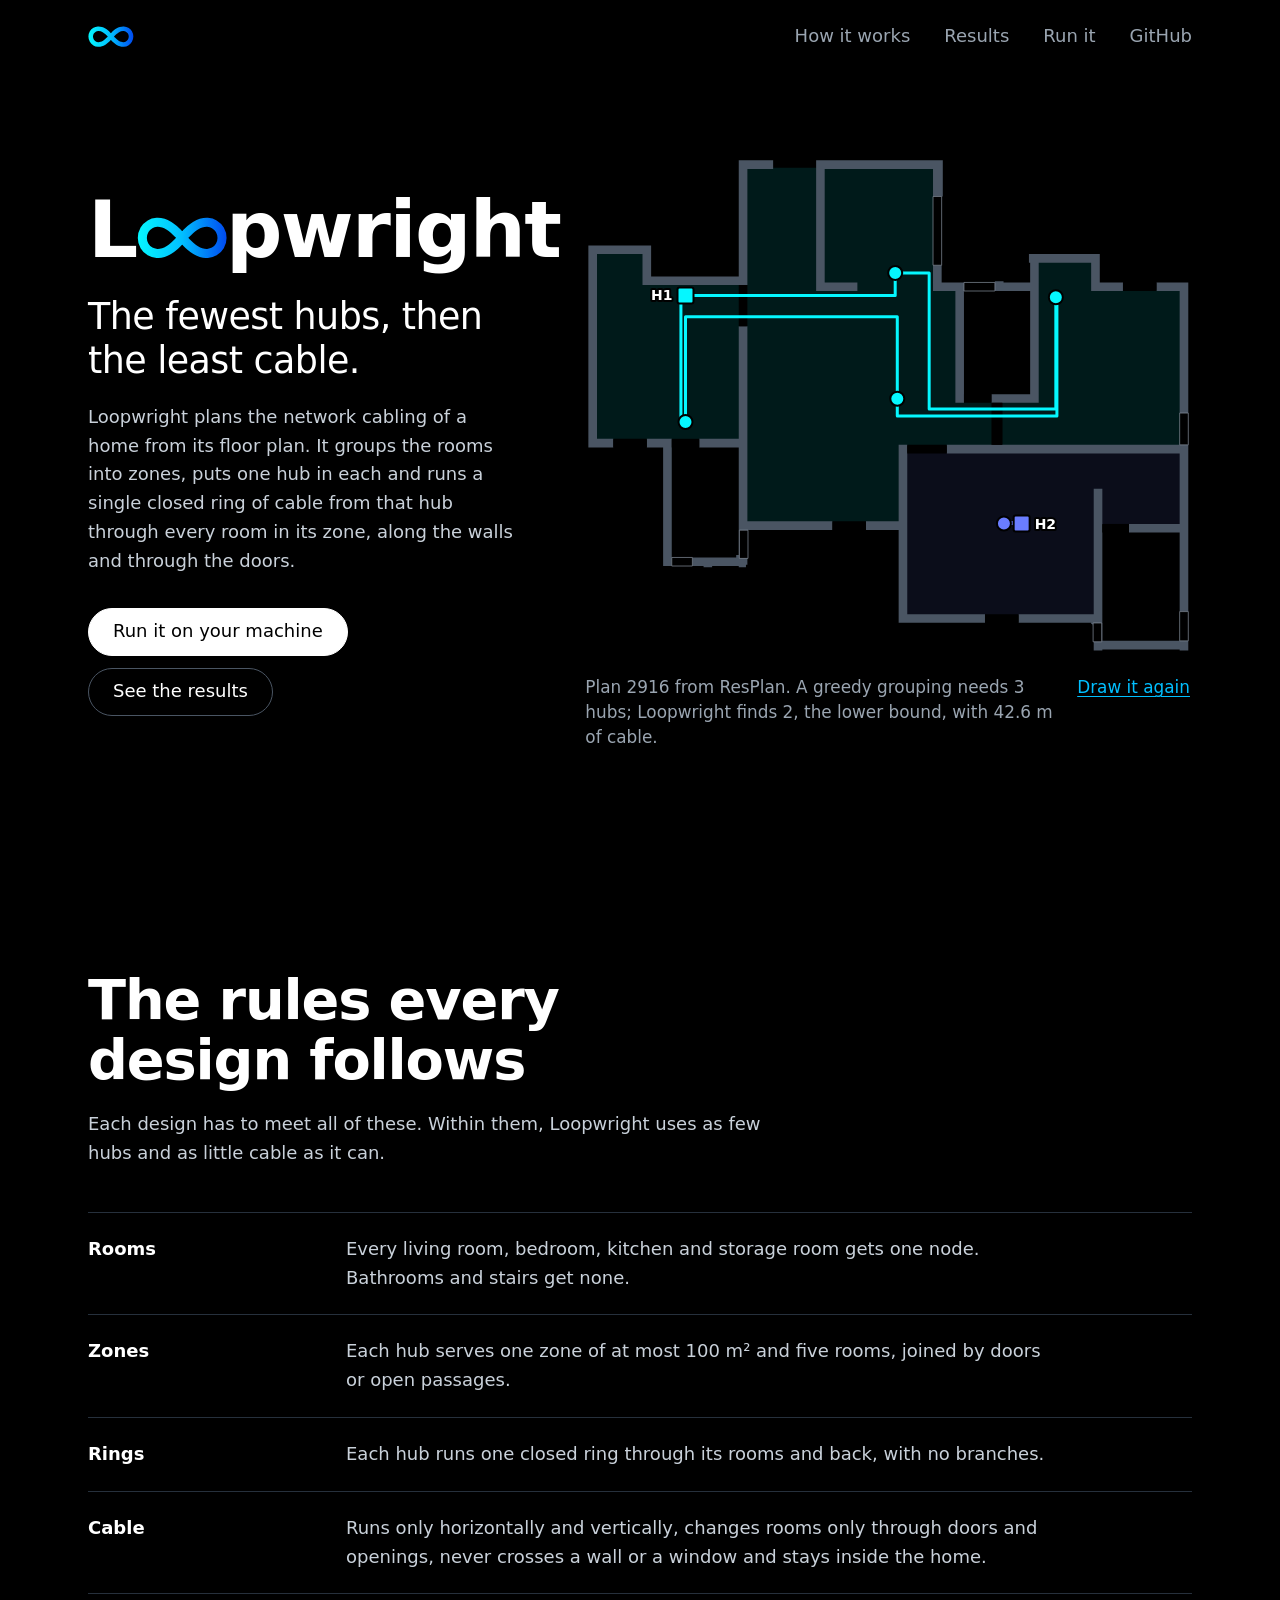
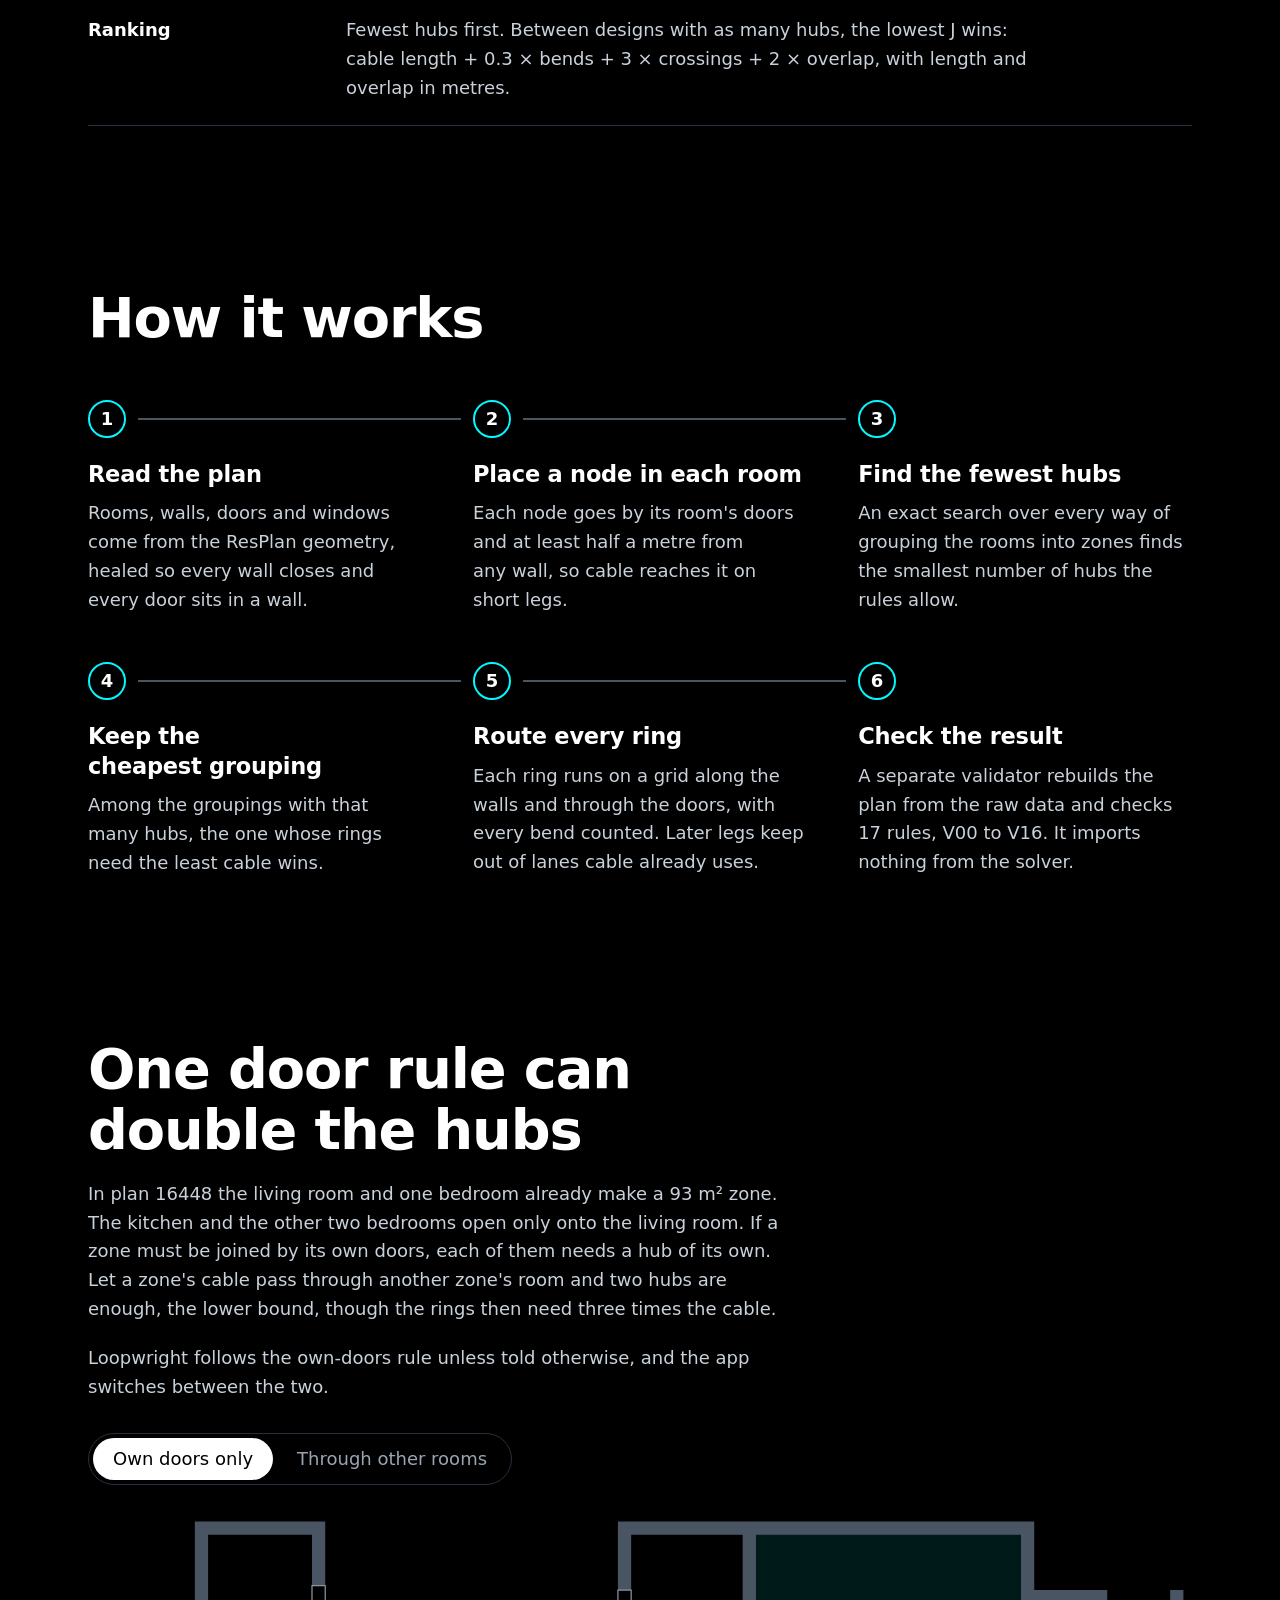
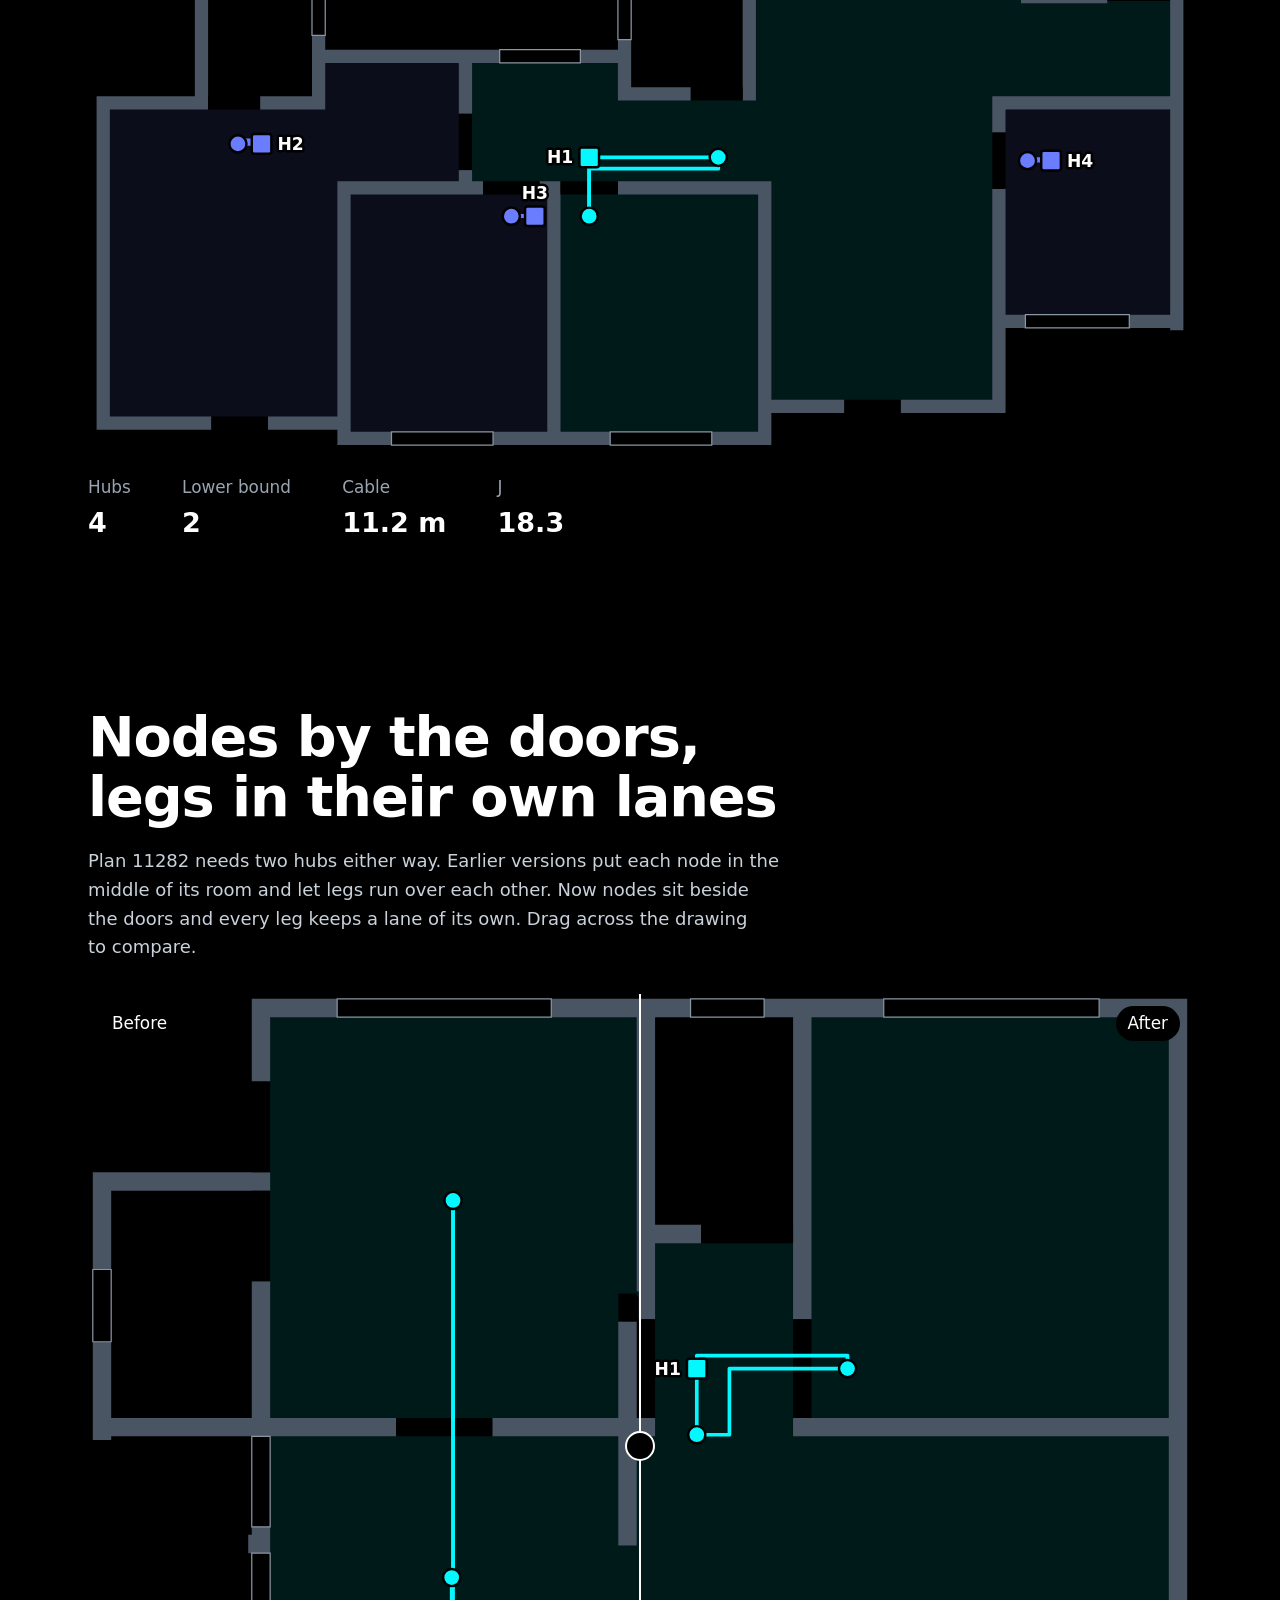
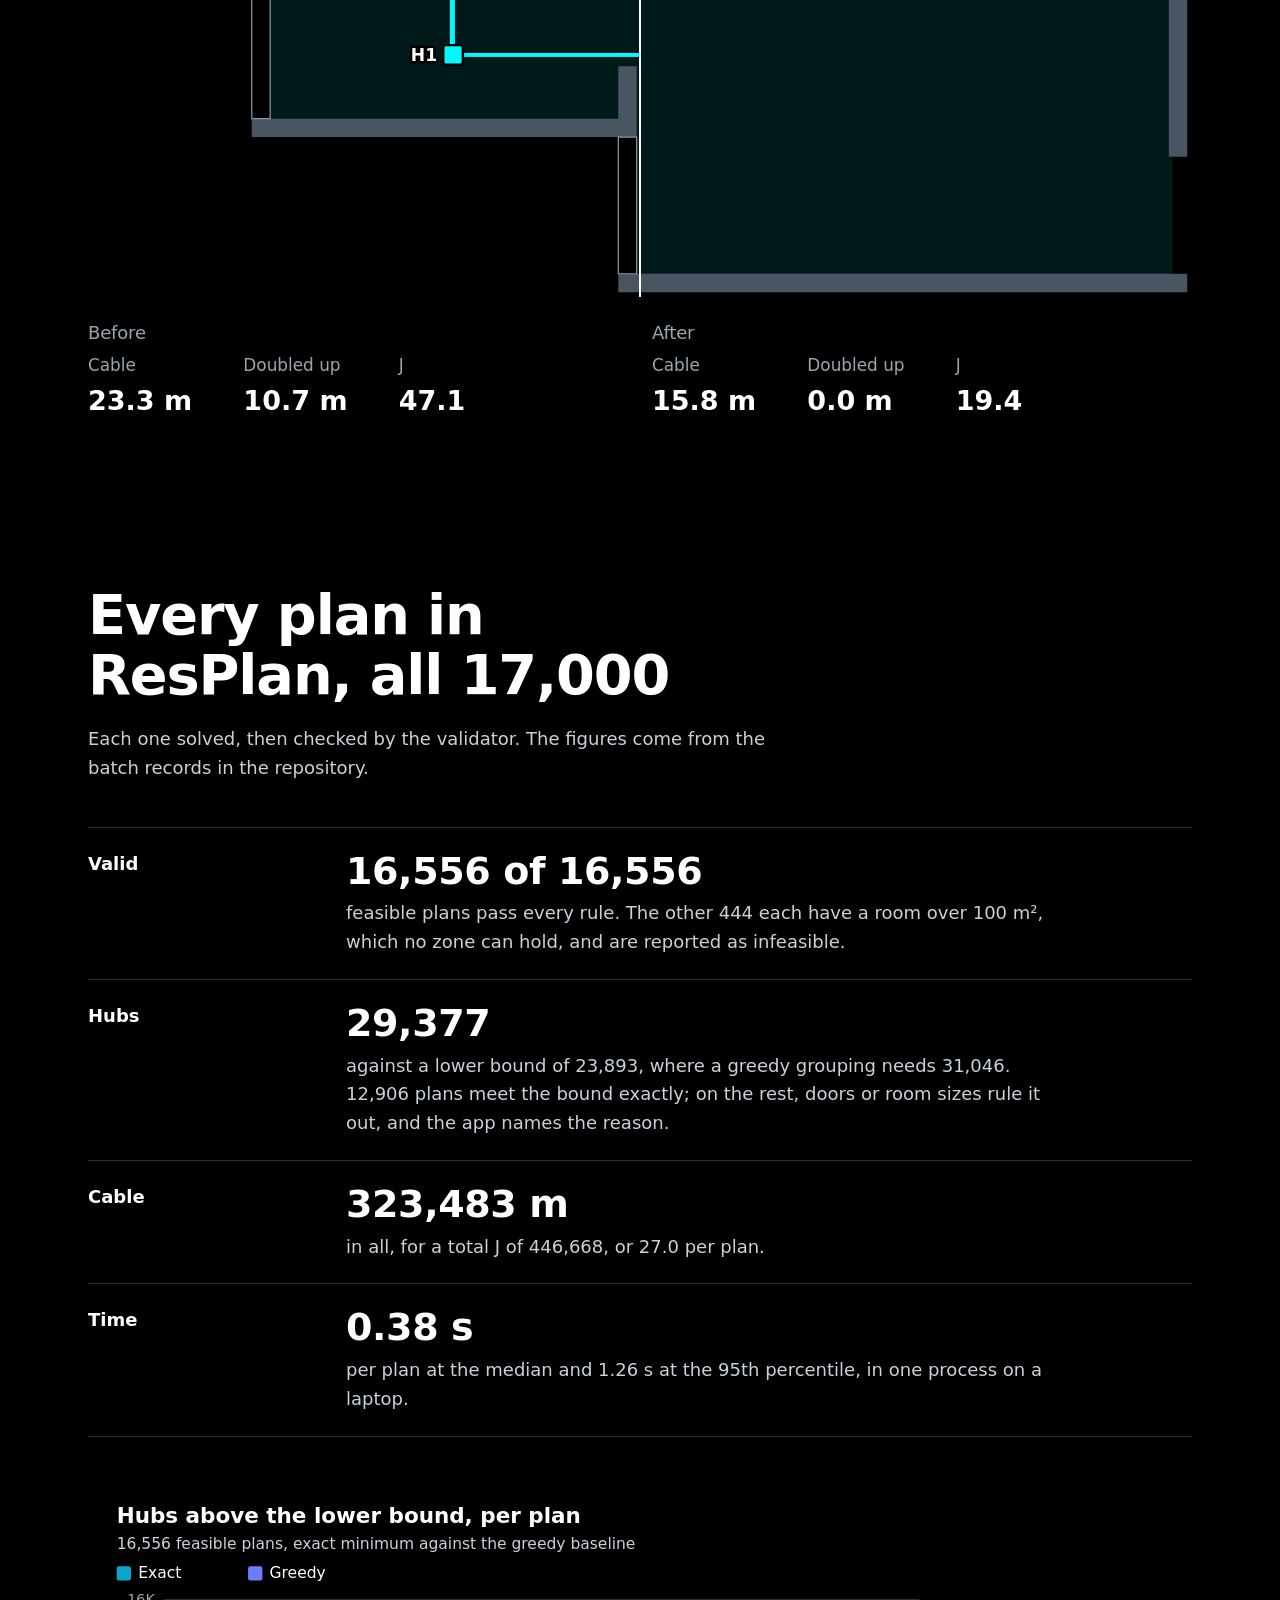
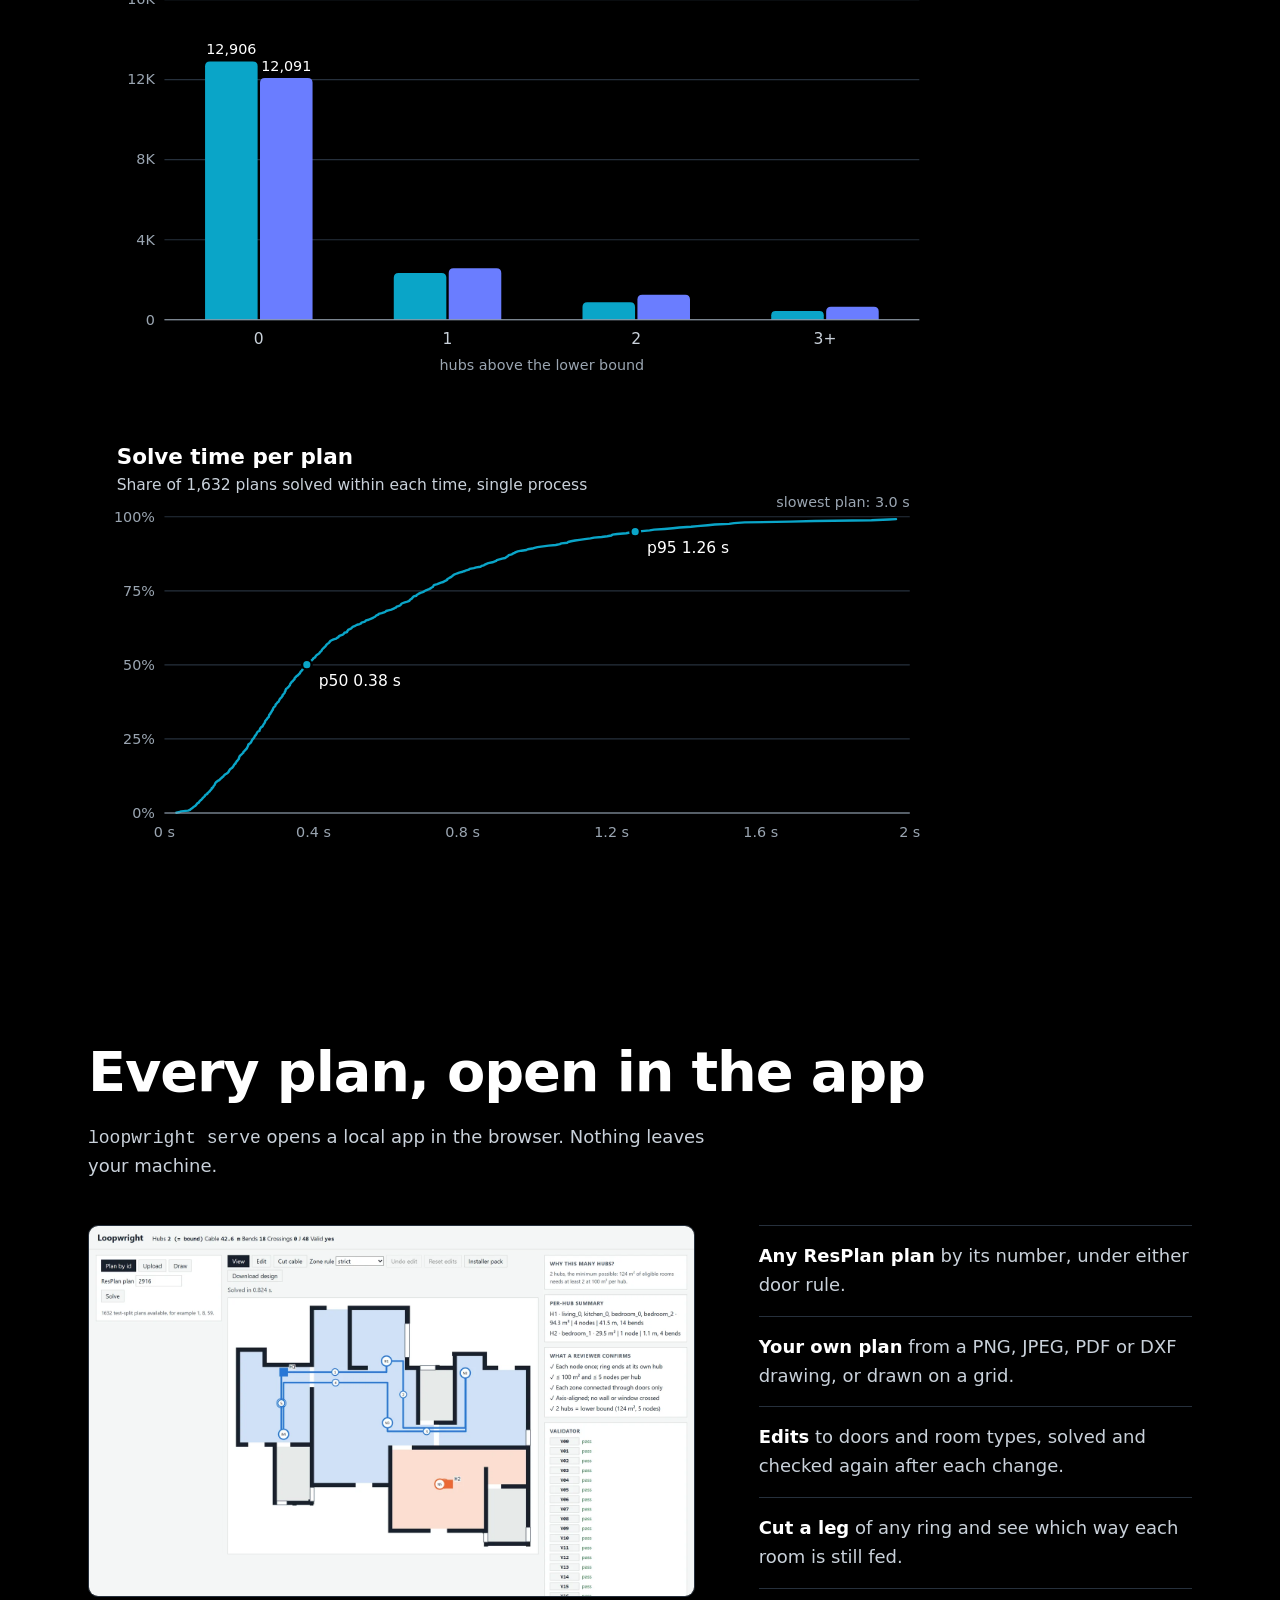
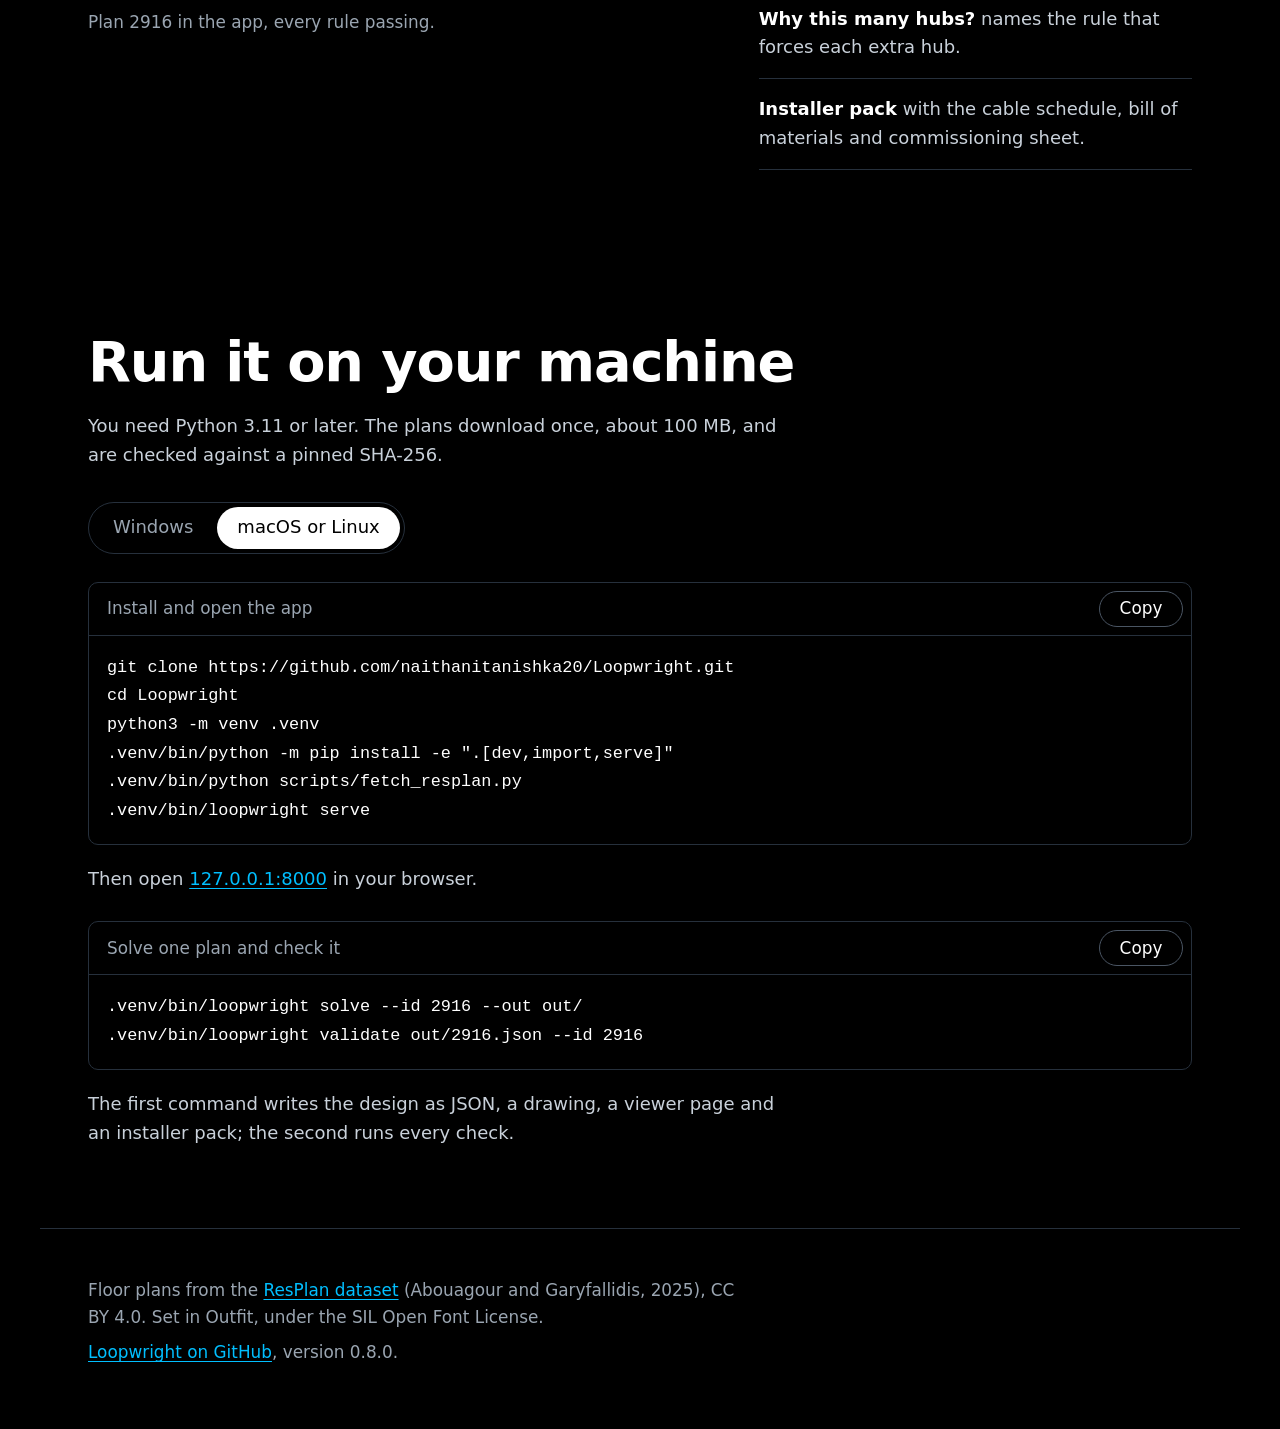
==== site/index.html @ 83463d6f "Product site: the page, its animation and browser tests A static page in site/ that opens from disk " ====
<!doctype html>
<html lang="en">
<head>
<meta charset="utf-8">
<meta name="viewport" content="width=device-width, initial-scale=1">
<title>Loopwright</title>
<meta name="description" content="Loopwright plans the network cabling of a home from its floor plan: the fewest hubs, then the least cable, with one closed ring of cable per hub.">
<meta name="theme-color" content="#000000">
<meta property="og:title" content="Loopwright">
<meta property="og:description" content="The fewest hubs, then the least cable. Hub placement and closed-ring cable routing on residential floor plans.">
<link rel="icon" href="assets/favicon.svg" type="image/svg+xml">
<link rel="stylesheet" href="styles.css">
<script>document.documentElement.classList.add("js");</script>
<script src="data.js" defer></script>
<script src="main.js" defer></script>
</head>
<body>
<a class="skip" href="#main">Skip to content</a>

<header class="top">
  <a class="home" href="#top" aria-label="Loopwright, back to the top">
    <svg class="loop" viewBox="0 0 1152 520" aria-hidden="true" focusable="false"><defs><linearGradient id="loop-gradient-top" gradientUnits="userSpaceOnUse" x1="10" y1="0" x2="1136" y2="0"><stop offset="0" stop-color="#05F7FF"/><stop offset=".5" stop-color="#01BFFF"/><stop offset="1" stop-color="#004AF0"/></linearGradient></defs><path d="M573.0 265.0C556.2 283.2 540.1 301.7 522.7 319.5C505.3 337.2 487.9 355.2 468.6 371.6C449.3 387.9 429.3 404.3 407.0 417.6C384.6 430.8 360.6 443.8 334.7 451.2C308.9 458.6 280.0 464.5 251.8 462.2C223.6 459.9 191.7 453.0 165.6 437.3C139.6 421.6 111.7 396.7 95.4 368.0C79.0 339.3 67.5 299.3 67.5 265.0C67.5 230.7 79.0 190.7 95.4 162.0C111.7 133.3 139.6 108.4 165.6 92.7C191.7 77.0 223.6 70.1 251.8 67.8C280.0 65.5 308.9 71.4 334.7 78.8C360.6 86.2 384.6 99.2 407.0 112.4C429.3 125.7 449.3 142.1 468.6 158.4C487.9 174.8 505.3 192.8 522.7 210.5C540.1 228.3 556.2 246.8 573.0 265.0C589.8 283.2 605.9 301.7 623.3 319.5C640.7 337.2 658.1 355.2 677.4 371.6C696.7 387.9 716.7 404.3 739.0 417.6C761.4 430.8 785.4 443.8 811.3 451.2C837.1 458.6 866.0 464.5 894.2 462.2C922.4 459.9 954.3 453.0 980.4 437.3C1006.4 421.6 1034.3 396.7 1050.6 368.0C1067.0 339.3 1078.5 299.3 1078.5 265.0C1078.5 230.7 1067.0 190.7 1050.6 162.0C1034.3 133.3 1006.4 108.4 980.4 92.7C954.3 77.0 922.4 70.1 894.2 67.8C866.0 65.5 837.1 71.4 811.3 78.8C785.4 86.2 761.4 99.2 739.0 112.4C716.7 125.7 696.7 142.1 677.4 158.4C658.1 174.8 640.7 192.8 623.3 210.5C605.9 228.3 589.8 246.8 573.0 265.0Z" stroke="url(#loop-gradient-top)" stroke-width="115"/></svg>
  </a>
  <nav aria-label="Sections">
    <a class="section-link" href="#how">How it works</a>
    <a class="section-link" href="#results">Results</a>
    <a href="#run">Run it</a>
    <a href="https://github.com/naithanitanishka20/Loopwright">GitHub</a>
  </nav>
</header>

<main id="main">

<section class="hero" id="top">
  <div class="hero-text">
    <h1 class="wordmark"><span class="sr">Loopwright</span><span class="wm" aria-hidden="true">L<svg class="loop" viewBox="0 0 1152 520" focusable="false"><defs><linearGradient id="loop-gradient-hero" gradientUnits="userSpaceOnUse" x1="10" y1="0" x2="1136" y2="0"><stop offset="0" stop-color="#05F7FF"/><stop offset=".5" stop-color="#01BFFF"/><stop offset="1" stop-color="#004AF0"/></linearGradient></defs><path d="M573.0 265.0C556.2 283.2 540.1 301.7 522.7 319.5C505.3 337.2 487.9 355.2 468.6 371.6C449.3 387.9 429.3 404.3 407.0 417.6C384.6 430.8 360.6 443.8 334.7 451.2C308.9 458.6 280.0 464.5 251.8 462.2C223.6 459.9 191.7 453.0 165.6 437.3C139.6 421.6 111.7 396.7 95.4 368.0C79.0 339.3 67.5 299.3 67.5 265.0C67.5 230.7 79.0 190.7 95.4 162.0C111.7 133.3 139.6 108.4 165.6 92.7C191.7 77.0 223.6 70.1 251.8 67.8C280.0 65.5 308.9 71.4 334.7 78.8C360.6 86.2 384.6 99.2 407.0 112.4C429.3 125.7 449.3 142.1 468.6 158.4C487.9 174.8 505.3 192.8 522.7 210.5C540.1 228.3 556.2 246.8 573.0 265.0C589.8 283.2 605.9 301.7 623.3 319.5C640.7 337.2 658.1 355.2 677.4 371.6C696.7 387.9 716.7 404.3 739.0 417.6C761.4 430.8 785.4 443.8 811.3 451.2C837.1 458.6 866.0 464.5 894.2 462.2C922.4 459.9 954.3 453.0 980.4 437.3C1006.4 421.6 1034.3 396.7 1050.6 368.0C1067.0 339.3 1078.5 299.3 1078.5 265.0C1078.5 230.7 1067.0 190.7 1050.6 162.0C1034.3 133.3 1006.4 108.4 980.4 92.7C954.3 77.0 922.4 70.1 894.2 67.8C866.0 65.5 837.1 71.4 811.3 78.8C785.4 86.2 761.4 99.2 739.0 112.4C716.7 125.7 696.7 142.1 677.4 158.4C658.1 174.8 640.7 192.8 623.3 210.5C605.9 228.3 589.8 246.8 573.0 265.0Z" pathLength="1" stroke="url(#loop-gradient-hero)" stroke-width="115"/></svg>pwright</span></h1>
    <p class="tagline">The fewest hubs, then the least cable.</p>
    <p class="lede">Loopwright plans the network cabling of a home from its floor plan. It groups the rooms into zones, puts one hub in each and runs a single closed ring of cable from that hub through every room in its zone, along the walls and through the doors.</p>
    <p class="actions"><a class="button primary" href="#run">Run it on your machine</a><a class="button" href="#results">See the results</a></p>
  </div>
  <figure class="hero-plan">
    <div class="drawing" data-drawing="hero"><img src="assets/hero.svg" width="900" height="736" alt="Plan 2916 with two hubs: one ring runs through the kitchen, two bedrooms and the living room, a short one serves the third bedroom."></div>
    <figcaption>
      <span>Plan <span data-fig="hero.plan">2916</span> from ResPlan. A greedy grouping needs <span data-fig="hero.greedy">3</span> hubs; Loopwright finds <span data-fig="hero.hubs">2</span>, the lower bound, with <span data-fig="hero.length_m">42.6</span> m of cable.</span>
      <button class="text-button replay" type="button">Draw it again</button>
    </figcaption>
  </figure>
</section>

<section class="section" id="rules" aria-labelledby="rules-title">
  <h2 id="rules-title">The rules every design follows</h2>
  <p>Each design has to meet all of these. Within them, Loopwright uses as few hubs and as little cable as it can.</p>
  <dl class="spec">
    <div><dt>Rooms</dt><dd>Every living room, bedroom, kitchen and storage room gets one node. Bathrooms and stairs get none.</dd></div>
    <div><dt>Zones</dt><dd>Each hub serves one zone of at most 100 m² and five rooms, joined by doors or open passages.</dd></div>
    <div><dt>Rings</dt><dd>Each hub runs one closed ring through its rooms and back, with no branches.</dd></div>
    <div><dt>Cable</dt><dd>Runs only horizontally and vertically, changes rooms only through doors and openings, never crosses a wall or a window and stays inside the home.</dd></div>
    <div><dt>Ranking</dt><dd>Fewest hubs first. Between designs with as many hubs, the lowest J wins: cable length + 0.3 × bends + 3 × crossings + 2 × overlap, with length and overlap in metres.</dd></div>
  </dl>
</section>

<section class="section" id="how" aria-labelledby="how-title">
  <h2 id="how-title">How it works</h2>
  <ol class="steps">
    <li><h3>Read the plan</h3><p>Rooms, walls, doors and windows come from the ResPlan geometry, healed so every wall closes and every door sits in a wall.</p></li>
    <li><h3>Place a node in each room</h3><p>Each node goes by its room's doors and at least half a metre from any wall, so cable reaches it on short legs.</p></li>
    <li><h3>Find the fewest hubs</h3><p>An exact search over every way of grouping the rooms into zones finds the smallest number of hubs the rules allow.</p></li>
    <li><h3>Keep the cheapest grouping</h3><p>Among the groupings with that many hubs, the one whose rings need the least cable wins.</p></li>
    <li><h3>Route every ring</h3><p>Each ring runs on a grid along the walls and through the doors, with every bend counted. Later legs keep out of lanes cable already uses.</p></li>
    <li><h3>Check the result</h3><p>A separate validator rebuilds the plan from the raw data and checks 17 rules, V00 to V16. It imports nothing from the solver.</p></li>
  </ol>
</section>

<section class="section" id="doors" aria-labelledby="doors-title">
  <h2 id="doors-title">One door rule can double the hubs</h2>
  <p>In plan 16448 the living room and one bedroom already make a 93 m² zone. The kitchen and the other two bedrooms open only onto the living room. If a zone must be joined by its own doors, each of them needs a hub of its own. Let a zone's cable pass through another zone's room and two hubs are enough, the lower bound, though the rings then need three times the cable.</p>
  <p>Loopwright follows the own-doors rule unless told otherwise, and the app switches between the two.</p>
  <div class="switch" role="group" aria-label="Door rule">
    <button type="button" aria-pressed="true" data-show="rule_strict">Own doors only</button>
    <button type="button" aria-pressed="false" data-show="rule_through">Through other rooms</button>
  </div>
  <figure class="compare">
    <div class="stack">
      <div class="drawing on" data-drawing="rule_strict"><img src="assets/rule_strict.svg" width="900" height="441" alt="Plan 16448 under the own-doors rule: four hubs."></div>
      <div class="drawing" data-drawing="rule_through"><img src="assets/rule_through.svg" width="900" height="441" alt="Plan 16448 with cable allowed through other rooms: two hubs."></div>
    </div>
    <dl class="figures" data-figures="rule_strict" aria-live="polite">
      <div><dt>Hubs</dt><dd data-key="hubs">4</dd></div>
      <div><dt>Lower bound</dt><dd data-key="lower_bound">2</dd></div>
      <div><dt>Cable</dt><dd><span data-key="length_m">11.2</span> m</dd></div>
      <div><dt>J</dt><dd data-key="J">18.3</dd></div>
    </dl>
  </figure>
</section>

<section class="section" id="lanes" aria-labelledby="lanes-title">
  <h2 id="lanes-title">Nodes by the doors, legs in their own lanes</h2>
  <p>Plan 11282 needs two hubs either way. Earlier versions put each node in the middle of its room and let legs run over each other. Now nodes sit beside the doors and every leg keeps a lane of its own. Drag across the drawing to compare.</p>
  <div class="wipe">
    <div class="drawing" data-drawing="after"><img src="assets/after.svg" width="900" height="736" alt="Plan 11282 after: nodes beside the doors, no cable doubled up."></div>
    <div class="drawing before" data-drawing="before"><img src="assets/before.svg" width="900" height="736" alt="Plan 11282 before: nodes in the middle of each room, legs running over each other."></div>
    <span class="handle" aria-hidden="true"></span>
    <span class="tag left" aria-hidden="true">Before</span>
    <span class="tag right" aria-hidden="true">After</span>
    <input type="range" min="0" max="100" value="50" step="1" aria-label="Compare before and after: 0 shows after, 100 shows before">
  </div>
  <div class="pair">
    <div>
      <h3>Before</h3>
      <dl class="figures" data-figures="before">
        <div><dt>Cable</dt><dd><span data-key="length_m">23.3</span> m</dd></div>
        <div><dt>Doubled up</dt><dd><span data-key="overlap_m">10.7</span> m</dd></div>
        <div><dt>J</dt><dd data-key="J">47.1</dd></div>
      </dl>
    </div>
    <div>
      <h3>After</h3>
      <dl class="figures" data-figures="after">
        <div><dt>Cable</dt><dd><span data-key="length_m">15.8</span> m</dd></div>
        <div><dt>Doubled up</dt><dd><span data-key="overlap_m">0.0</span> m</dd></div>
        <div><dt>J</dt><dd data-key="J">19.4</dd></div>
      </dl>
    </div>
  </div>
</section>

<section class="section" id="results" aria-labelledby="results-title">
  <h2 id="results-title">Every plan in ResPlan, all <span data-num="plans">17,000</span></h2>
  <p>Each one solved, then checked by the validator. The figures come from the batch records in the repository.</p>
  <dl class="spec results-list">
    <div><dt>Valid</dt><dd><strong><span data-num="valid">16,556</span> of <span data-num="feasible">16,556</span></strong><span class="note">feasible plans pass every rule. The other <span data-num="infeasible">444</span> each have a room over 100 m², which no zone can hold, and are reported as infeasible.</span></dd></div>
    <div><dt>Hubs</dt><dd><strong data-num="hubs">29,377</strong><span class="note">against a lower bound of <span data-num="lower_bound">23,893</span>, where a greedy grouping needs <span data-num="greedy">31,046</span>. <span data-num="at_bound">12,906</span> plans meet the bound exactly; on the rest, doors or room sizes rule it out, and the app names the reason.</span></dd></div>
    <div><dt>Cable</dt><dd><strong><span data-num="length_m">323,483</span> m</strong><span class="note">in all, for a total J of <span data-num="J">446,668</span>, or <span data-num="J_per_plan">27.0</span> per plan.</span></dd></div>
    <div><dt>Time</dt><dd><strong><span data-num="p50_s">0.38</span> s</strong><span class="note">per plan at the median and <span data-num="p95_s">1.26</span> s at the 95th percentile, in one process on a laptop.</span></dd></div>
  </dl>
  <div class="charts">
    <figure class="chart" data-chart="extra_hubs"><img src="assets/extra-hubs.svg" width="720" height="420" alt="Bar chart of how many hubs each plan needs above its lower bound, exact search against a greedy grouping."></figure>
    <figure class="chart" data-chart="runtime"><img src="assets/runtime.svg" width="720" height="380" alt="Share of plans solved within each time, one process."></figure>
  </div>
</section>

<section class="section" id="app" aria-labelledby="app-title">
  <h2 id="app-title">Every plan, open in the app</h2>
  <p><code>loopwright serve</code> opens a local app in the browser. Nothing leaves your machine.</p>
  <div class="app">
    <figure>
      <img src="assets/app.webp" width="1600" height="978" alt="The Loopwright app with plan 2916 solved: the plan and its rings in the middle, why this many hubs and the validator on the right.">
      <figcaption>Plan 2916 in the app, every rule passing.</figcaption>
    </figure>
    <ul class="features">
      <li><strong>Any ResPlan plan</strong> by its number, under either door rule.</li>
      <li><strong>Your own plan</strong> from a PNG, JPEG, PDF or DXF drawing, or drawn on a grid.</li>
      <li><strong>Edits</strong> to doors and room types, solved and checked again after each change.</li>
      <li><strong>Cut a leg</strong> of any ring and see which way each room is still fed.</li>
      <li><strong>Why this many hubs?</strong> names the rule that forces each extra hub.</li>
      <li><strong>Installer pack</strong> with the cable schedule, bill of materials and commissioning sheet.</li>
    </ul>
  </div>
</section>

<section class="section" id="run" aria-labelledby="run-title" data-os-current="windows">
  <h2 id="run-title">Run it on your machine</h2>
  <p>You need Python 3.11 or later. The plans download once, about 100 MB, and are checked against a pinned SHA-256.</p>
  <div class="switch" role="group" aria-label="Operating system">
    <button type="button" aria-pressed="true" data-os-pick="windows">Windows</button>
    <button type="button" aria-pressed="false" data-os-pick="unix">macOS or Linux</button>
  </div>
  <div class="code">
    <div class="code-head"><span>Install and open the app</span><button class="copy" type="button">Copy</button></div>
    <pre><code data-os="windows">git clone https://github.com/naithanitanishka20/Loopwright.git
cd Loopwright
python -m venv .venv
.venv\Scripts\python -m pip install -e ".[dev,import,serve]"
.venv\Scripts\python scripts\fetch_resplan.py
.venv\Scripts\loopwright serve</code><code data-os="unix">git clone https://github.com/naithanitanishka20/Loopwright.git
cd Loopwright
python3 -m venv .venv
.venv/bin/python -m pip install -e ".[dev,import,serve]"
.venv/bin/python scripts/fetch_resplan.py
.venv/bin/loopwright serve</code></pre>
  </div>
  <p class="after-code">Then open <a href="http://127.0.0.1:8000/">127.0.0.1:8000</a> in your browser.</p>
  <div class="code">
    <div class="code-head"><span>Solve one plan and check it</span><button class="copy" type="button">Copy</button></div>
    <pre><code data-os="windows">.venv\Scripts\loopwright solve --id 2916 --out out\
.venv\Scripts\loopwright validate out\2916.json --id 2916</code><code data-os="unix">.venv/bin/loopwright solve --id 2916 --out out/
.venv/bin/loopwright validate out/2916.json --id 2916</code></pre>
  </div>
  <p class="after-code">The first command writes the design as JSON, a drawing, a viewer page and an installer pack; the second runs every check.</p>
</section>

</main>

<footer class="foot">
  <p>Floor plans from the <a href="https://github.com/m-agour/ResPlan">ResPlan dataset</a> (Abouagour and Garyfallidis, 2025), CC BY 4.0. Set in Outfit, under the SIL Open Font License.</p>
  <p><a href="https://github.com/naithanitanishka20/Loopwright">Loopwright on GitHub</a>, version <span data-num="version">0.8.0</span>.</p>
</footer>
<p class="sr" role="status" id="status"></p>
</body>
</html>
---- site/styles.css ----
/* Loopwright product site. Brand from the logo: true black, white type, and the
   cyan-to-blue loop. Cable colours mean cable; nothing else on the page is tinted. */

@font-face {
  font-family: "Outfit";
  src: url("assets/fonts/Outfit.ttf") format("truetype");
  font-weight: 100 900;
  font-display: block;
}

:root {
  --black: #000000;
  --white: #FFFFFF;
  --ink: #C9D1DA;
  --graphite: #9AA5B1;
  --wall: #4A5563;
  --line: #26303C;
  --cyan: #05F7FF;
  --azure: #01BFFF;
  --blue: #004AF0;
  --sky: #6A7DFF;
  --gutter: clamp(16px, 4vw, 48px);
  --wide: 1200px;
  --measure: 62ch;
  --mono: ui-monospace, "Cascadia Mono", Consolas, "SF Mono", Menlo, monospace;
  color-scheme: dark;
}

*,
*::before,
*::after {
  box-sizing: border-box;
}

html {
  background: var(--black);
  color: var(--ink);
  font: 400 1.125rem/1.6 "Outfit", system-ui, sans-serif;
  -webkit-text-size-adjust: 100%;
  scroll-behavior: smooth;
  scroll-padding-top: 24px;
}

body {
  margin: 0;
  background: var(--black);
  overflow-x: hidden;
}

h1,
h2,
h3 {
  margin: 0;
  color: var(--white);
  font-weight: 700;
  line-height: 1.08;
  letter-spacing: -0.02em;
  text-wrap: balance;
}

h2 {
  font-size: clamp(2rem, 1.25rem + 2.6vw, 3.25rem);
  max-width: 22ch;
}

h3 {
  font-size: 1.25rem;
  font-weight: 600;
  line-height: 1.3;
  letter-spacing: -0.01em;
}

p {
  margin: 0;
  max-width: var(--measure);
  text-wrap: pretty;
}

a {
  color: var(--azure);
  text-underline-offset: 0.18em;
  text-decoration-thickness: 1px;
}

a:hover {
  color: var(--white);
}

:focus-visible {
  outline: 2px solid var(--azure);
  outline-offset: 3px;
  border-radius: 4px;
}

::selection {
  background: var(--azure);
  color: var(--black);
}

code,
pre {
  font-family: var(--mono);
}

.sr {
  position: absolute;
  width: 1px;
  height: 1px;
  margin: -1px;
  overflow: hidden;
  clip-path: inset(50%);
  white-space: nowrap;
}

.skip {
  position: absolute;
  left: var(--gutter);
  top: -100px;
  padding: 10px 16px;
  background: var(--white);
  color: var(--black);
  font-weight: 600;
  border-radius: 6px;
  z-index: 10;
}

.skip:focus {
  top: 12px;
}

/* Header */

.top {
  display: flex;
  align-items: center;
  justify-content: space-between;
  gap: 24px;
  max-width: var(--wide);
  margin: 0 auto;
  padding: 20px var(--gutter);
}

.home {
  display: block;
  padding: 6px 0;
}

.home .loop {
  display: block;
  width: 46px;
  height: auto;
}

.top nav {
  display: flex;
  flex-wrap: wrap;
  justify-content: flex-end;
  gap: 6px clamp(18px, 3vw, 34px);
  font-size: 1rem;
}

.top nav a {
  color: var(--graphite);
  text-decoration: none;
}

.top nav a:hover {
  color: var(--white);
}

/* The loop: the same path in the header and in the wordmark */

.loop path {
  fill: none;
  stroke-linecap: round;
  stroke-linejoin: round;
}

.js .wm .loop path {
  stroke-dasharray: 1;
  stroke-dashoffset: 1;
  animation: draw-loop 1.1s cubic-bezier(0.65, 0, 0.35, 1) 0.15s forwards;
}

@keyframes draw-loop {
  to {
    stroke-dashoffset: 0;
  }
}

/* Hero */

.hero {
  display: grid;
  grid-template-columns: minmax(0, 5fr) minmax(0, 7fr);
  align-items: center;
  gap: clamp(32px, 5vw, 80px);
  max-width: var(--wide);
  min-height: min(880px, calc(100svh - 84px));
  margin: 0 auto;
  padding: clamp(16px, 4vh, 56px) var(--gutter) clamp(56px, 10vh, 120px);
}

.hero-text {
  container-type: inline-size;
}

.wordmark {
  font-size: clamp(2.75rem, 1.9rem + 5.2vw, 6rem);
  font-size: clamp(2.75rem, 18.2cqi, 6rem); /* the whole wordmark fits its column */
  line-height: 1;
  letter-spacing: -0.02em;
  white-space: nowrap;
}

.wm .loop {
  width: 1.152em;
  height: 0.52em;
  margin-inline-end: -0.02em;
  vertical-align: -0.01em;
}

.tagline {
  margin-top: 0.7em;
  color: var(--white);
  font-size: clamp(1.5rem, 1.1rem + 1.3vw, 2.125rem);
  font-weight: 500;
  line-height: 1.2;
  letter-spacing: -0.015em;
}

.lede {
  margin-top: 20px;
  max-width: 44ch;
}

.actions {
  display: flex;
  flex-wrap: wrap;
  gap: 12px;
  margin-top: 32px;
}

.button {
  display: inline-flex;
  align-items: center;
  min-height: 48px;
  padding: 0 24px;
  border: 1px solid var(--wall);
  border-radius: 999px;
  color: var(--white);
  font-size: 1rem;
  font-weight: 500;
  text-decoration: none;
  transition: border-color 0.2s ease, background-color 0.2s ease, color 0.2s ease;
}

.button:hover {
  border-color: var(--white);
  color: var(--white);
}

.button.primary {
  background: var(--white);
  border-color: var(--white);
  color: var(--black);
}

.button.primary:hover {
  background: var(--cyan);
  border-color: var(--cyan);
  color: var(--black);
}

.hero-plan {
  margin: 0;
}

.hero-plan figcaption {
  display: flex;
  align-items: baseline;
  justify-content: space-between;
  gap: 16px;
  margin-top: 16px;
  color: var(--graphite);
  font-size: 0.9375rem;
  line-height: 1.5;
}

.text-button {
  flex: none;
  padding: 6px 2px;
  border: 0;
  background: none;
  color: var(--azure);
  font: inherit;
  cursor: pointer;
  text-decoration: underline;
  text-underline-offset: 0.18em;
  text-decoration-thickness: 1px;
}

.text-button:hover {
  color: var(--white);
}

/* Plan drawings (inline SVG from data.js; images without scripts) */

.drawing svg,
.drawing img {
  display: block;
  width: 100%;
  height: auto;
}

.plan .mark {
  transform: scale(var(--s, 1));
}

.plan .leg {
  stroke-width: calc(3px * var(--s, 1));
}

.plan .rooms,
.plan .walls,
.plan .openings {
  transition: opacity 0.7s ease;
}

.plan .hub {
  transition: opacity 0.35s ease;
}

.plan .node circle {
  transition: fill 0.25s ease, stroke 0.25s ease;
}

.plan.unbuilt .rooms,
.plan.unbuilt .walls,
.plan.unbuilt .openings,
.plan.unbuilt .hub,
.plan.unhubbed .hub {
  opacity: 0;
}

.plan .node.unlit circle {
  fill: var(--black);
  stroke: currentColor;
}

/* The script swaps this image for the animated drawing; hide it until then, and show it
   after a few seconds anyway in case the script never runs. */
.js .hero-plan .drawing img {
  visibility: hidden;
  animation: reveal 0s 3s forwards;
}

@keyframes reveal {
  to {
    visibility: visible;
  }
}

/* Sections */

.section {
  max-width: var(--wide);
  margin: 0 auto;
  padding: clamp(56px, 9vh, 112px) var(--gutter);
}

.section > p,
.section > .intro {
  margin-top: 20px;
}

/* The rules: a spec list */

.spec {
  margin: 44px 0 0;
  padding: 0;
}

.spec > div {
  display: grid;
  grid-template-columns: minmax(8rem, 13rem) minmax(0, 1fr);
  gap: 24px;
  padding: 22px 0;
  border-top: 1px solid var(--line);
}

.spec > div:last-child {
  border-bottom: 1px solid var(--line);
}

.spec dt {
  color: var(--white);
  font-weight: 600;
}

.spec dd {
  margin: 0;
  max-width: var(--measure);
}

/* How it works: steps as nodes on one cable */

.steps {
  display: grid;
  grid-template-columns: repeat(3, minmax(0, 1fr));
  gap: 48px clamp(32px, 4vw, 56px);
  margin: 52px 0 0;
  padding: 0;
  list-style: none;
  counter-reset: step;
}

.steps li {
  position: relative;
  padding-top: 60px;
  counter-increment: step;
}

.steps li::before {
  content: counter(step);
  position: absolute;
  top: 0;
  left: 0;
  display: grid;
  place-items: center;
  width: 38px;
  height: 38px;
  border: 2px solid var(--cyan);
  border-radius: 50%;
  color: var(--white);
  font-weight: 600;
  font-variant-numeric: tabular-nums;
}

.steps li::after {
  content: "";
  position: absolute;
  top: 18px;
  left: 50px;
  right: calc(-1 * clamp(32px, 4vw, 56px) + 12px);
  height: 2px;
  background: var(--wall);
}

.steps li:nth-child(3n)::after {
  display: none;
}

.steps p {
  margin-top: 10px;
}

/* Visitor-driven comparisons */

.switch {
  display: inline-flex;
  flex-wrap: wrap;
  gap: 4px;
  margin-top: 32px;
  padding: 4px;
  border: 1px solid var(--line);
  border-radius: 999px;
}

.switch button {
  min-height: 42px;
  padding: 0 20px;
  border: 0;
  border-radius: 999px;
  background: none;
  color: var(--graphite);
  font: inherit;
  font-size: 1rem;
  font-weight: 500;
  cursor: pointer;
  transition: background-color 0.2s ease, color 0.2s ease;
}

.switch button:hover {
  color: var(--white);
}

.switch button[aria-pressed="true"] {
  background: var(--white);
  color: var(--black);
}

.compare {
  margin: 28px 0 0;
}

.stack {
  display: grid;
}

.stack > .drawing {
  grid-area: 1 / 1;
  transition: opacity 0.45s ease;
}

.js .stack > .drawing:not(.on) {
  opacity: 0;
  pointer-events: none;
}

.figures {
  display: flex;
  flex-wrap: wrap;
  gap: 12px clamp(24px, 4vw, 56px);
  margin: 20px 0 0;
}

.figures div {
  display: flex;
  flex-direction: column;
}

.figures dt {
  color: var(--graphite);
  font-size: 0.9375rem;
}

.figures dd {
  margin: 0;
  color: var(--white);
  font-size: 1.5rem;
  font-weight: 600;
  font-variant-numeric: tabular-nums;
}

.pair {
  display: grid;
  grid-template-columns: repeat(2, minmax(0, 1fr));
  gap: 24px;
  margin-top: 24px;
}

.pair h3 {
  font-size: 1rem;
  color: var(--graphite);
  font-weight: 500;
}

.pair .figures {
  margin-top: 8px;
}

.wipe {
  --pos: 50%;
  position: relative;
  margin-top: 32px;
  cursor: ew-resize;
  touch-action: pan-y;
  user-select: none;
  -webkit-user-select: none;
}

.wipe .before {
  position: absolute;
  inset: 0;
  background: var(--black); /* covers the drawing underneath, so only one shows on each side */
  clip-path: inset(0 calc(100% - var(--pos)) 0 0);
}

.wipe .handle {
  position: absolute;
  top: 0;
  bottom: 0;
  left: var(--pos);
  width: 2px;
  margin-left: -1px;
  background: var(--white);
  pointer-events: none;
}

.wipe .handle::after {
  content: "";
  position: absolute;
  top: 50%;
  left: 50%;
  width: 30px;
  height: 30px;
  margin: -15px 0 0 -15px;
  border: 2px solid var(--white);
  border-radius: 50%;
  background: var(--black);
}

.wipe input {
  position: absolute;
  inset: 0;
  width: 100%;
  height: 100%;
  margin: 0;
  opacity: 0;
  pointer-events: none;
}

.wipe:has(input:focus-visible) .handle::after {
  outline: 2px solid var(--azure);
  outline-offset: 3px;
}

.tag {
  position: absolute;
  top: 12px;
  padding: 4px 12px;
  border-radius: 999px;
  background: var(--black);
  color: var(--white);
  font-size: 0.9375rem;
  pointer-events: none;
}

.tag.left {
  left: 12px;
}

.tag.right {
  right: 12px;
}

/* Results */

.results-list dd strong {
  display: block;
  color: var(--white);
  font-size: clamp(1.75rem, 1.4rem + 1vw, 2.25rem);
  font-weight: 600;
  line-height: 1.15;
  letter-spacing: -0.01em;
  font-variant-numeric: tabular-nums;
}

.results-list dd span.note {
  display: block;
  margin-top: 6px;
}

.charts {
  display: grid;
  gap: 40px;
  max-width: 860px;
  margin-top: 48px;
}

.charts svg text {
  font-family: "Outfit", system-ui, sans-serif;
}

.charts figure {
  margin: 0;
}

.charts svg,
.charts img {
  display: block;
  width: 100%;
  height: auto;
}

/* The app */

.app {
  display: grid;
  grid-template-columns: minmax(0, 7fr) minmax(0, 5fr);
  gap: clamp(32px, 5vw, 64px);
  align-items: start;
  margin-top: 44px;
}

.app figure {
  margin: 0;
}

.app img {
  display: block;
  width: 100%;
  height: auto;
  border: 1px solid var(--line);
  border-radius: 10px;
}

.app figcaption {
  margin-top: 12px;
  color: var(--graphite);
  font-size: 0.9375rem;
}

.features {
  margin: 0;
  padding: 0;
  list-style: none;
}

.features li {
  padding: 16px 0;
  border-top: 1px solid var(--line);
}

.features li:last-child {
  border-bottom: 1px solid var(--line);
}

.features strong {
  color: var(--white);
  font-weight: 600;
}

/* Run it */

.code {
  margin-top: 28px;
  border: 1px solid var(--line);
  border-radius: 10px;
  overflow: hidden;
}

.code-head {
  display: flex;
  align-items: center;
  justify-content: space-between;
  gap: 16px;
  padding: 8px 8px 8px 18px;
  border-bottom: 1px solid var(--line);
  color: var(--graphite);
  font-size: 0.9375rem;
}

.copy {
  min-width: 84px;
  min-height: 36px;
  padding: 0 14px;
  border: 1px solid var(--wall);
  border-radius: 999px;
  background: none;
  color: var(--white);
  font: inherit;
  font-size: 0.9375rem;
  cursor: pointer;
}

.copy:hover {
  border-color: var(--white);
}

.copy.done {
  border-color: var(--cyan);
  color: var(--cyan);
}

.code pre {
  margin: 0;
  padding: 18px;
  overflow-x: auto;
  color: var(--white);
  font-size: 0.9375rem;
  line-height: 1.7;
}

.code [data-os] {
  display: none;
}

[data-os-current="windows"] .code [data-os="windows"],
[data-os-current="unix"] .code [data-os="unix"] {
  display: block;
}

html:not(.js) .code [data-os] {
  display: block;
}

html:not(.js) .code [data-os="unix"] {
  margin-top: 1em;
}

.after-code {
  margin-top: 16px;
}

/* Footer */

.foot {
  max-width: var(--wide);
  margin: 0 auto;
  padding: 48px var(--gutter) 64px;
  border-top: 1px solid var(--line);
  color: var(--graphite);
  font-size: 0.9375rem;
}

.foot p + p {
  margin-top: 8px;
}

/* Without scripts: no controls that need them; both drawings show */

html:not(.js) .switch,
html:not(.js) .text-button,
html:not(.js) .wipe input,
html:not(.js) .wipe .handle {
  display: none;
}

html:not(.js) .stack {
  gap: 24px;
}

html:not(.js) .stack > .drawing {
  grid-area: auto;
}

html:not(.js) .wipe .before {
  position: static;
  clip-path: none;
  margin-top: 24px;
}

/* Smaller screens */

@media (max-width: 960px) {
  .hero {
    grid-template-columns: minmax(0, 1fr);
    min-height: 0;
  }

  .steps {
    grid-template-columns: repeat(2, minmax(0, 1fr));
  }

  .steps li::after {
    display: none;
  }

  .app {
    grid-template-columns: minmax(0, 1fr);
  }
}

@media (max-width: 720px) {
  .pair {
    grid-template-columns: minmax(0, 1fr);
  }

  .spec > div {
    grid-template-columns: minmax(0, 1fr);
    gap: 6px;
  }
}

@media (max-width: 640px) {
  .top nav .section-link {
    display: none;
  }

  .steps {
    grid-template-columns: minmax(0, 1fr);
    gap: 36px;
  }

  .steps li {
    padding: 0 0 0 58px;
  }

  .steps li::after {
    top: 46px;
    bottom: -28px;
    left: 18px;
    right: auto;
    width: 2px;
    height: auto;
  }

  .steps li:nth-child(n)::after {
    display: block;
  }

  .steps li:last-child::after {
    display: none;
  }

  .hero-plan figcaption {
    flex-direction: column;
    gap: 4px;
  }
}

@media (prefers-reduced-motion: reduce) {
  html {
    scroll-behavior: auto;
  }

  .js .wm .loop path {
    animation: none;
    stroke-dasharray: none;
    stroke-dashoffset: 0;
  }

  .replay {
    display: none;
  }

  .plan .rooms,
  .plan .walls,
  .plan .openings,
  .plan .hub,
  .plan .node circle,
  .stack > .drawing,
  .button,
  .switch button {
    transition: none;
  }
}
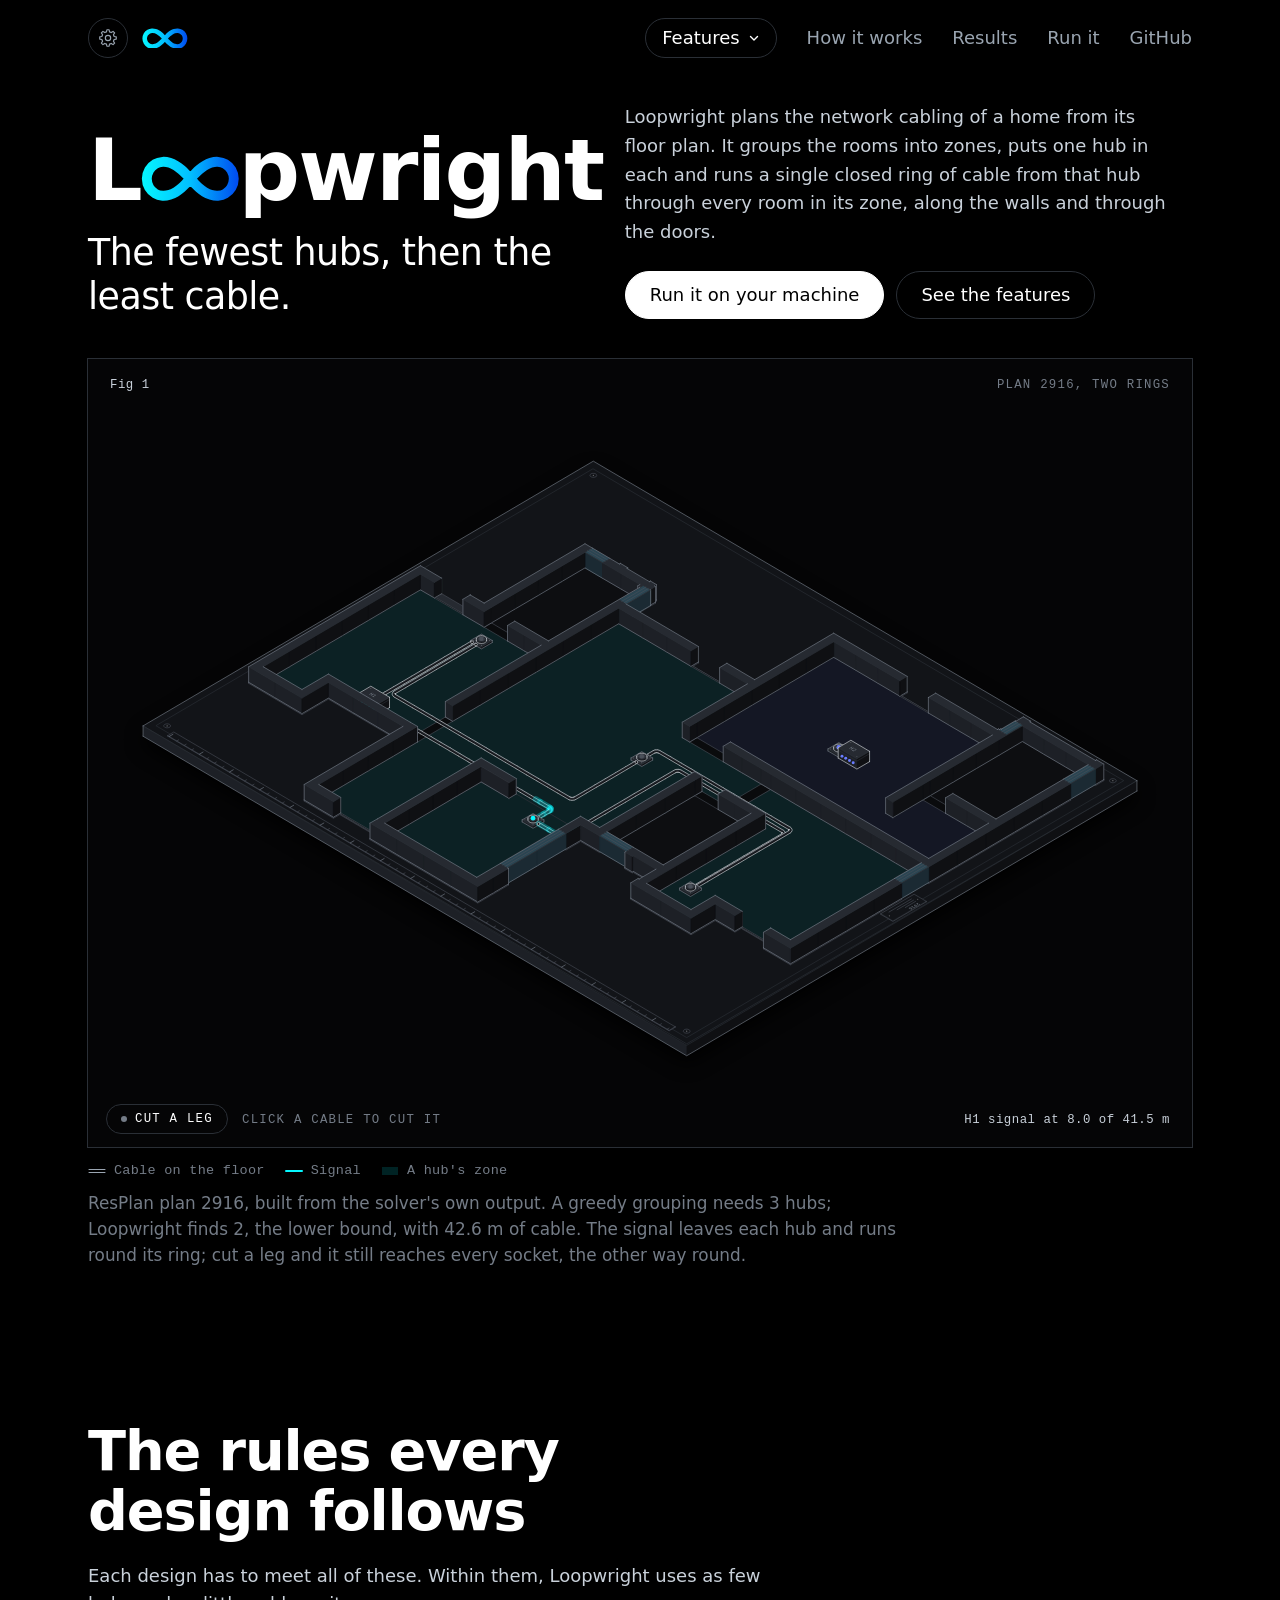
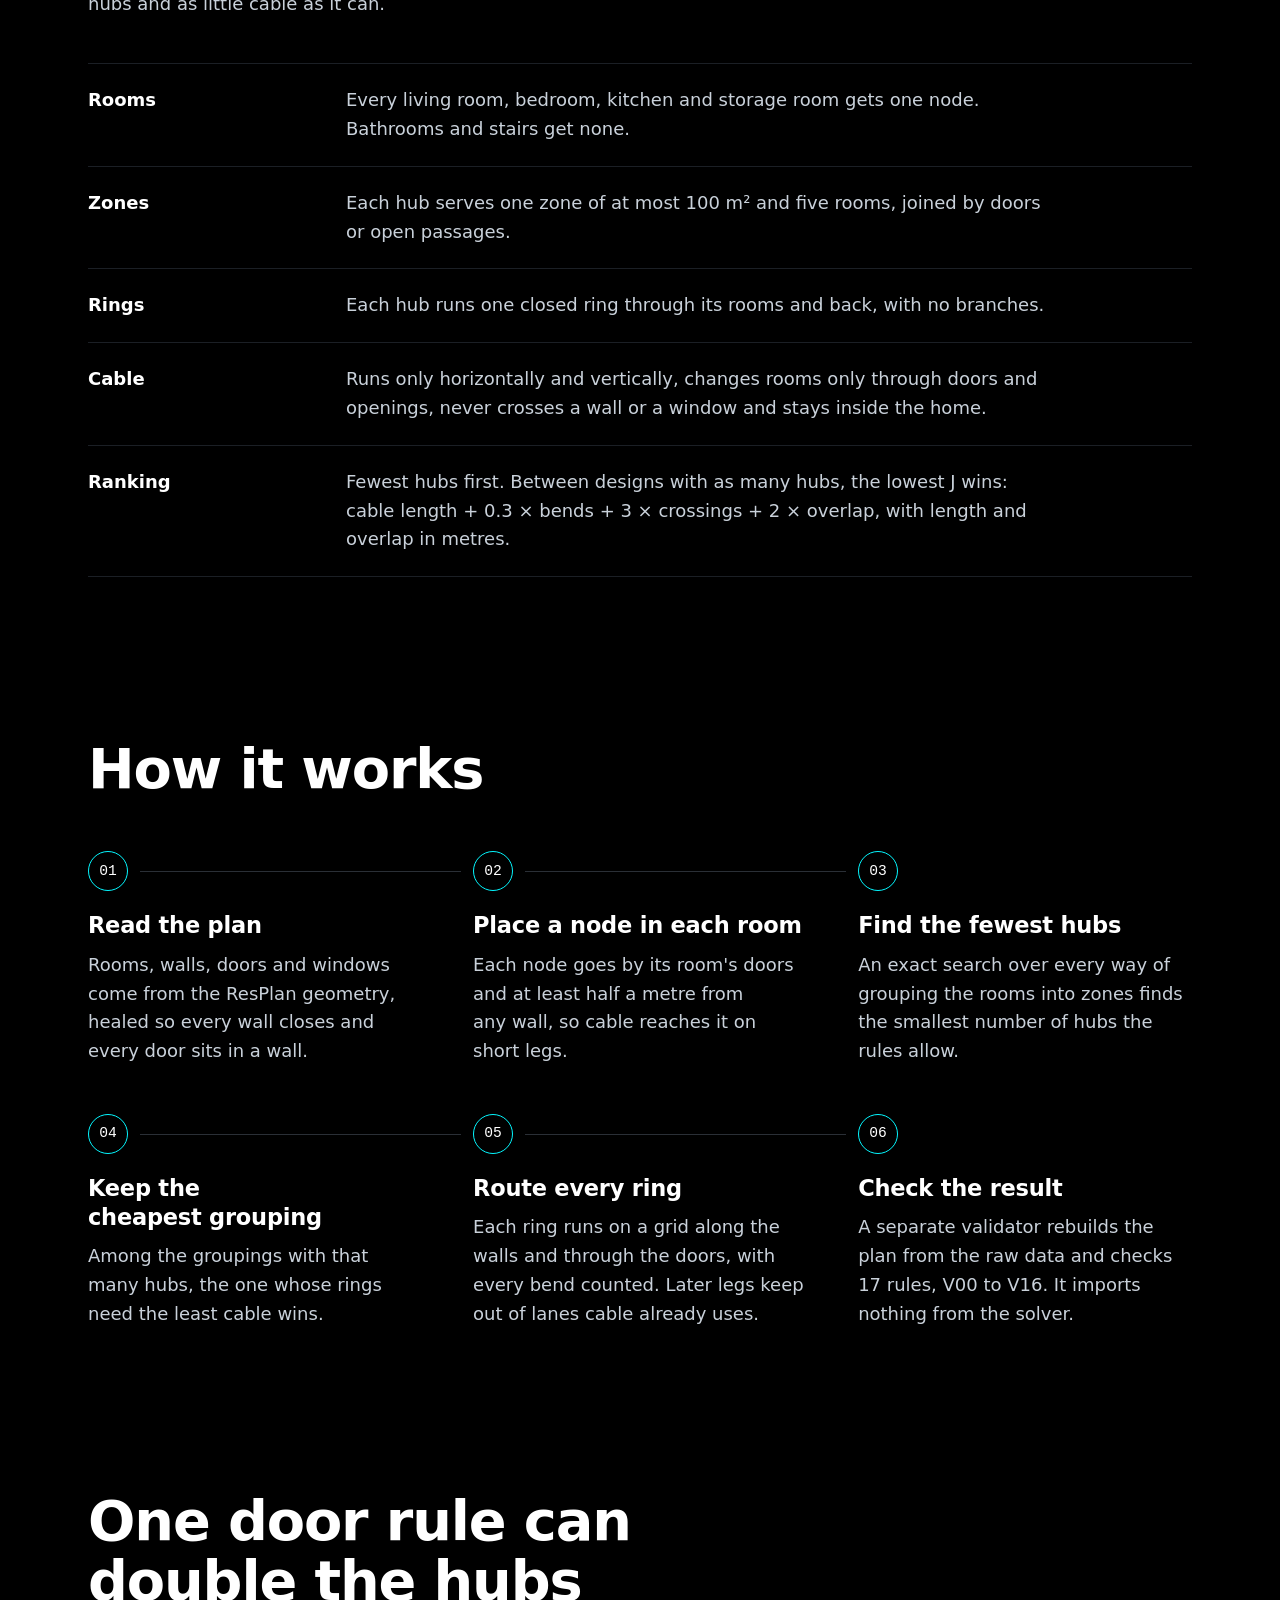
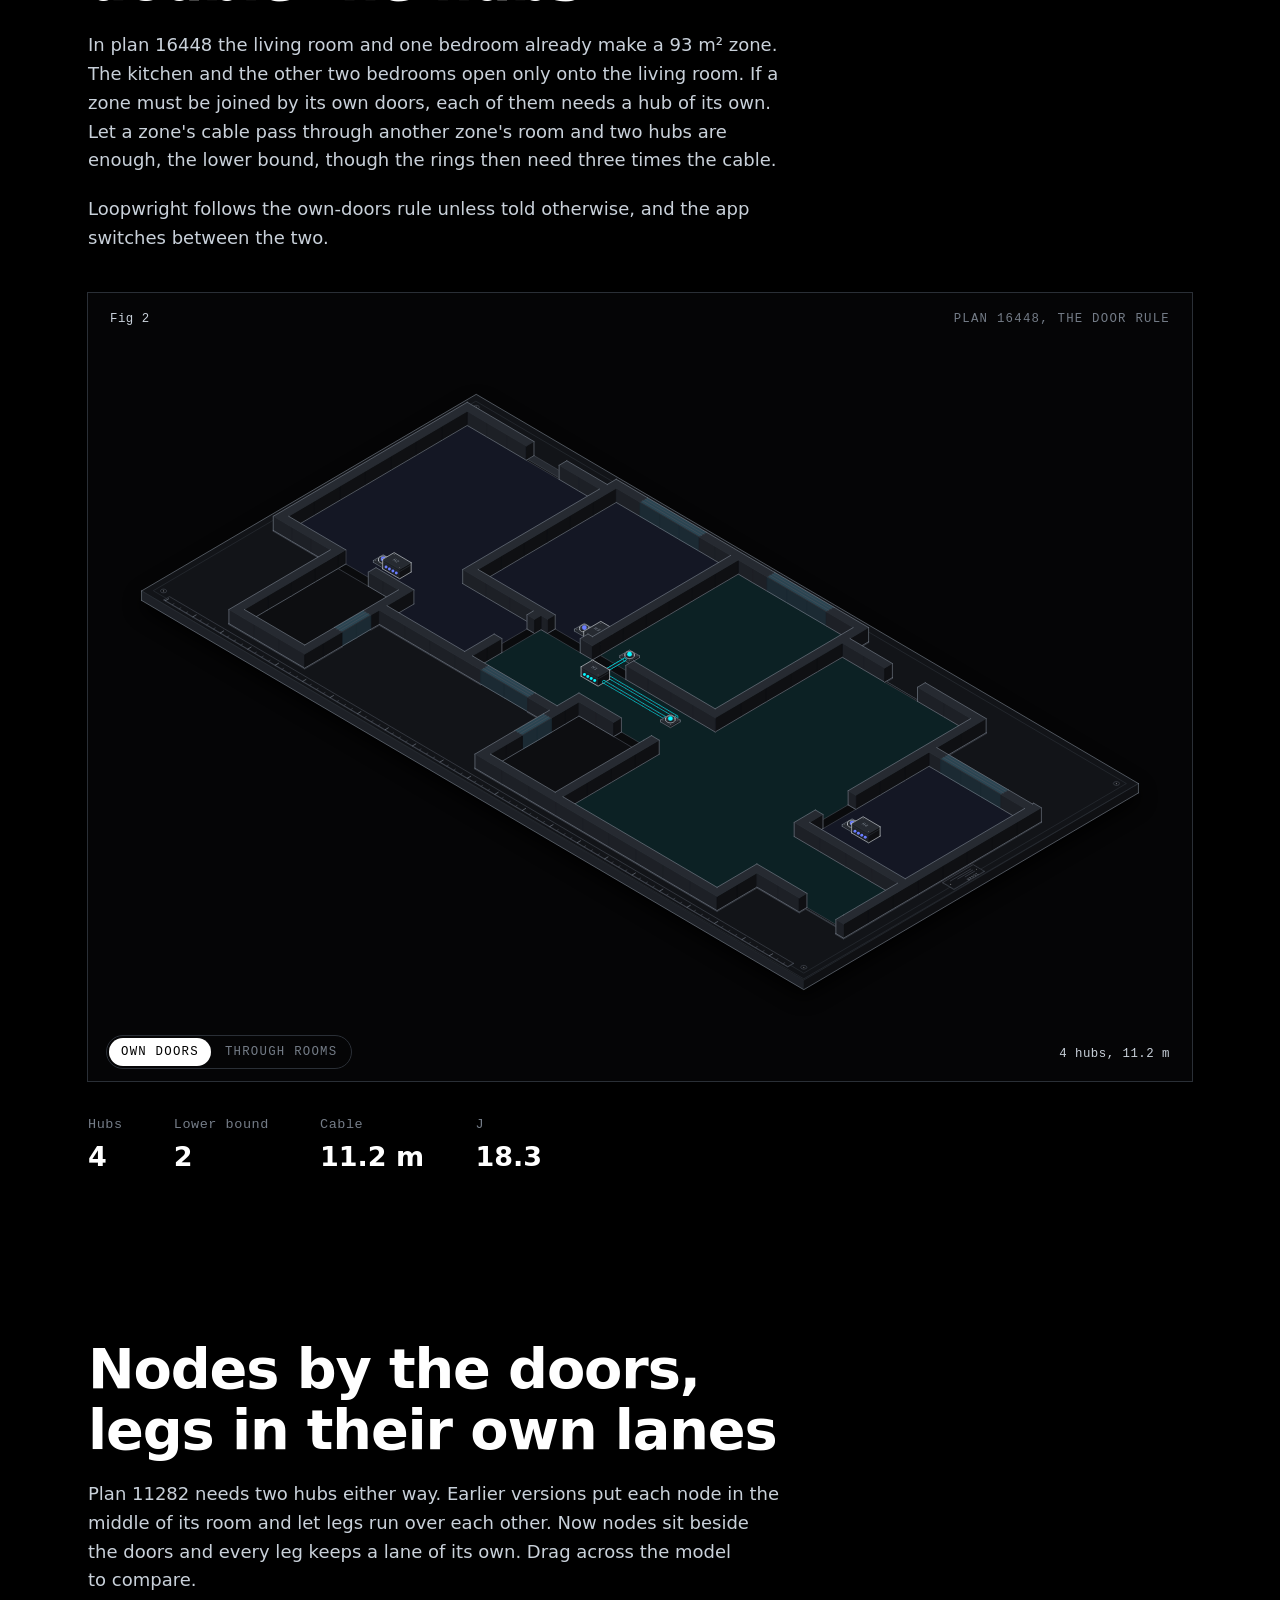
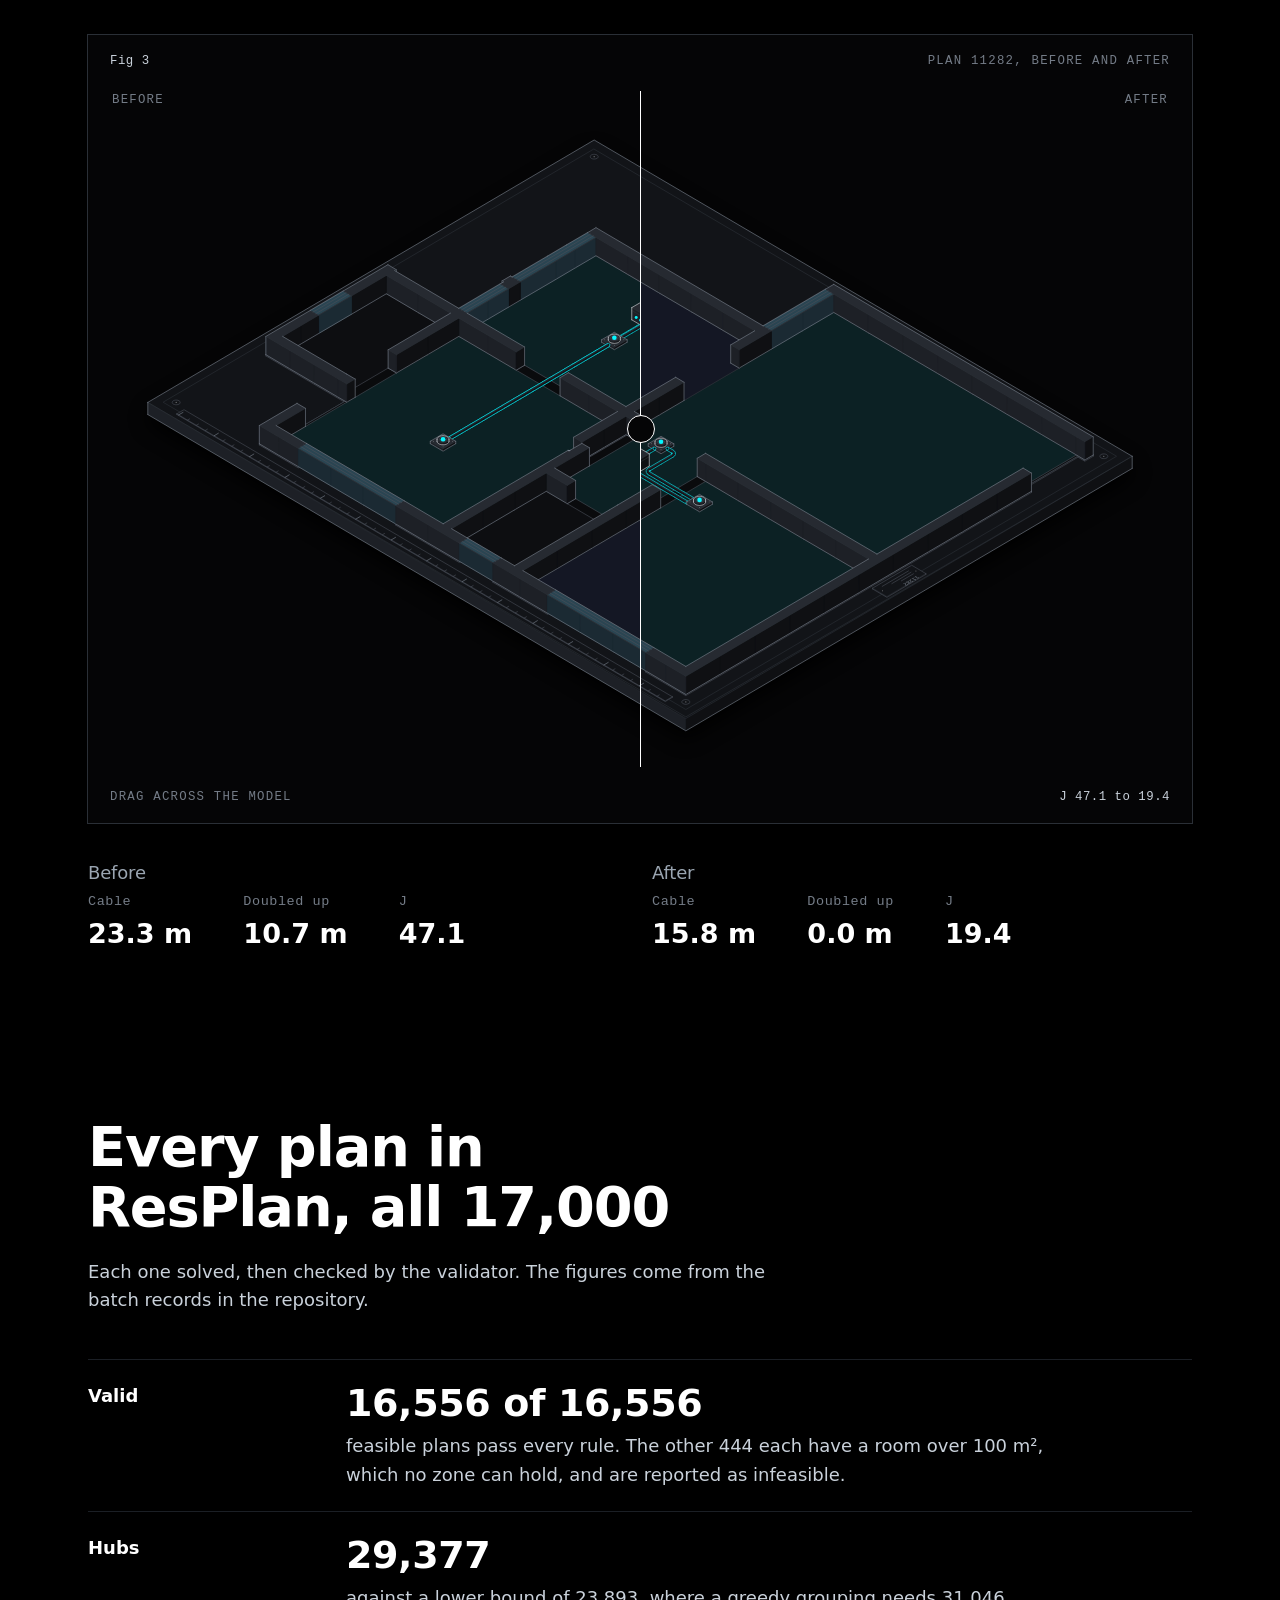
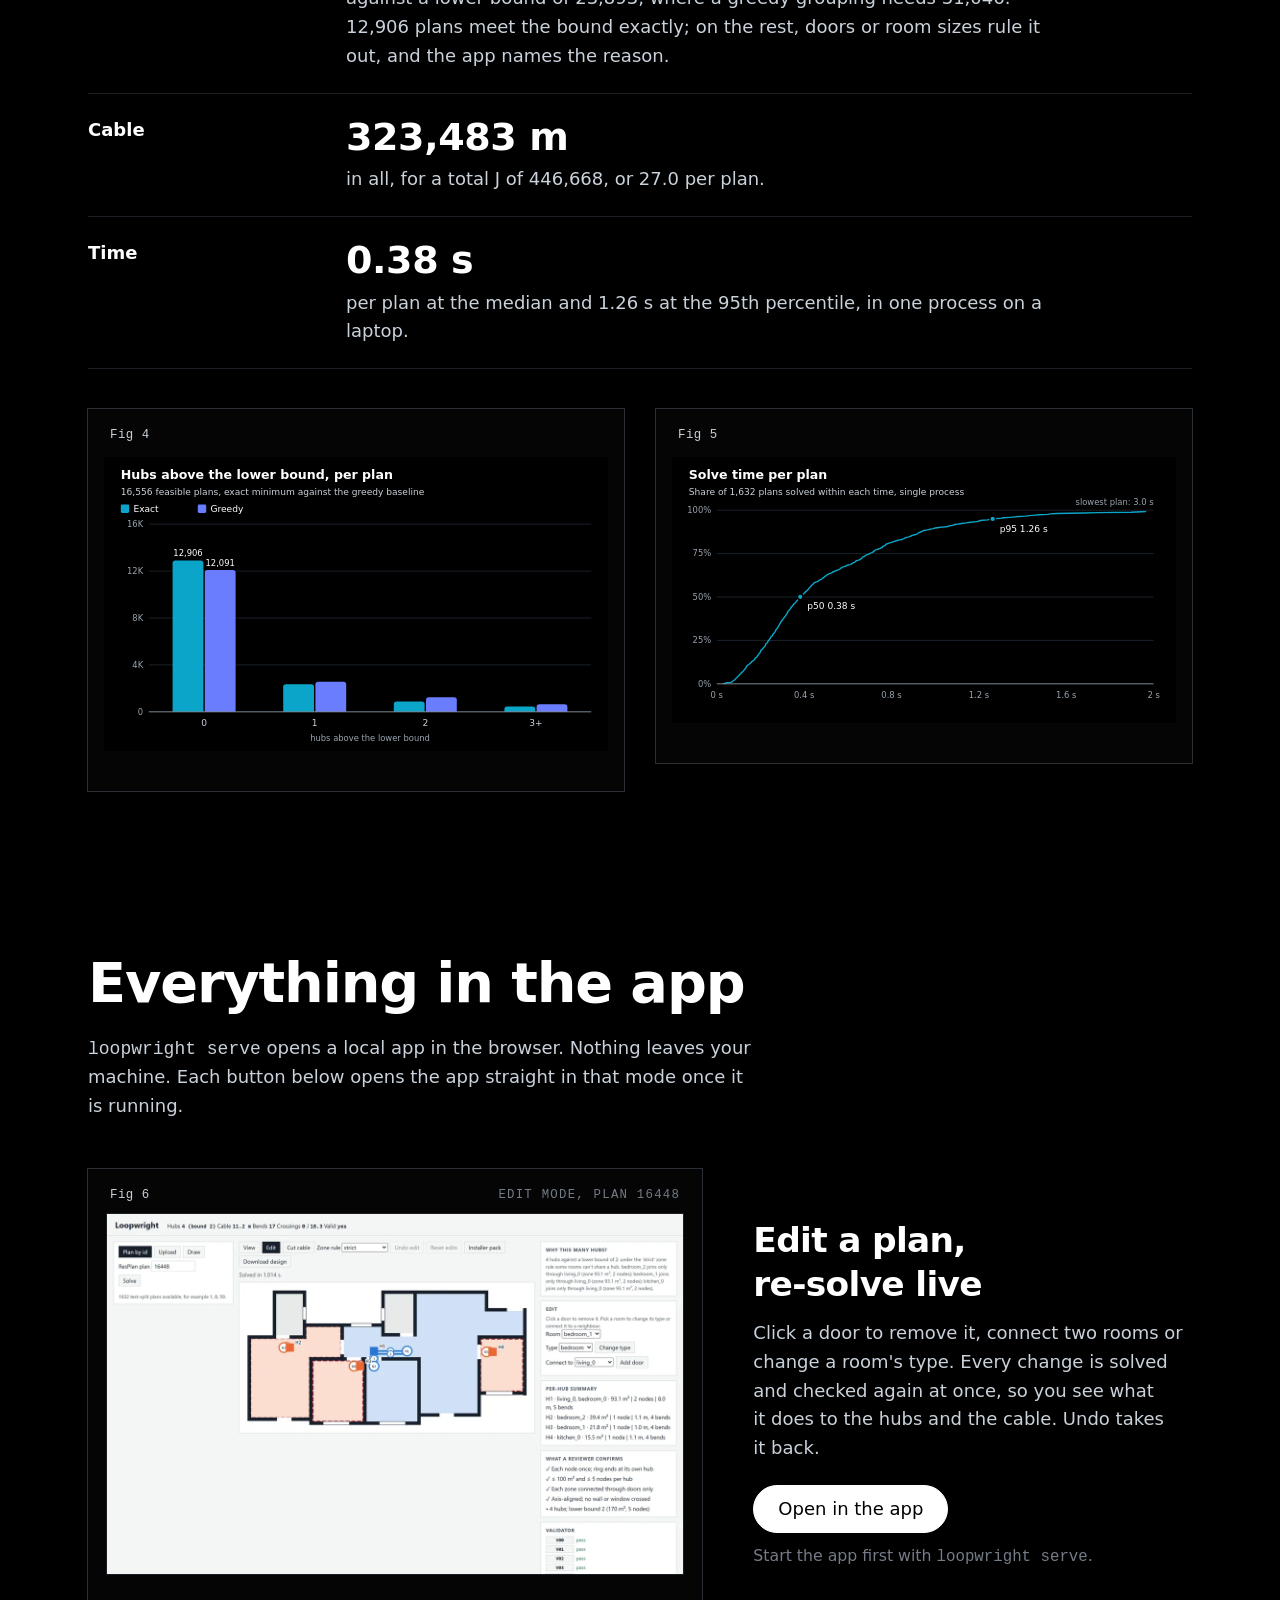
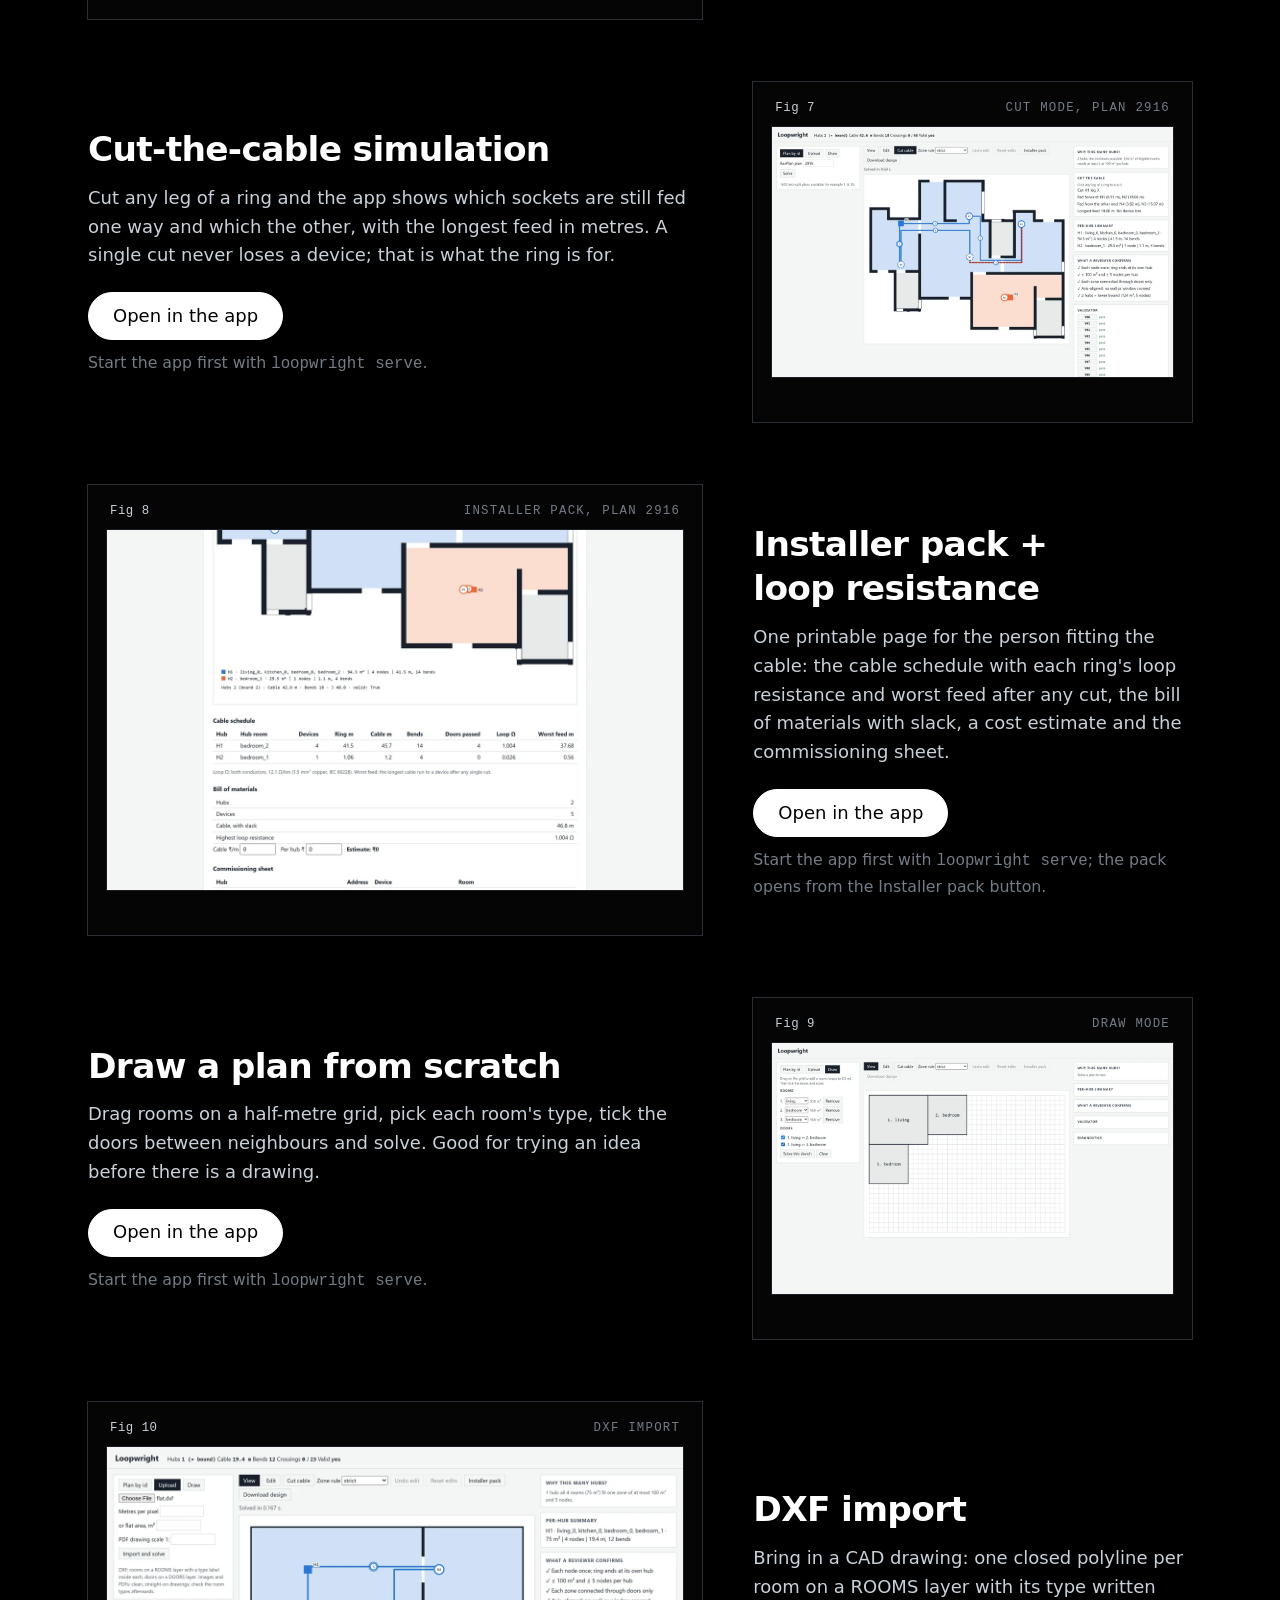
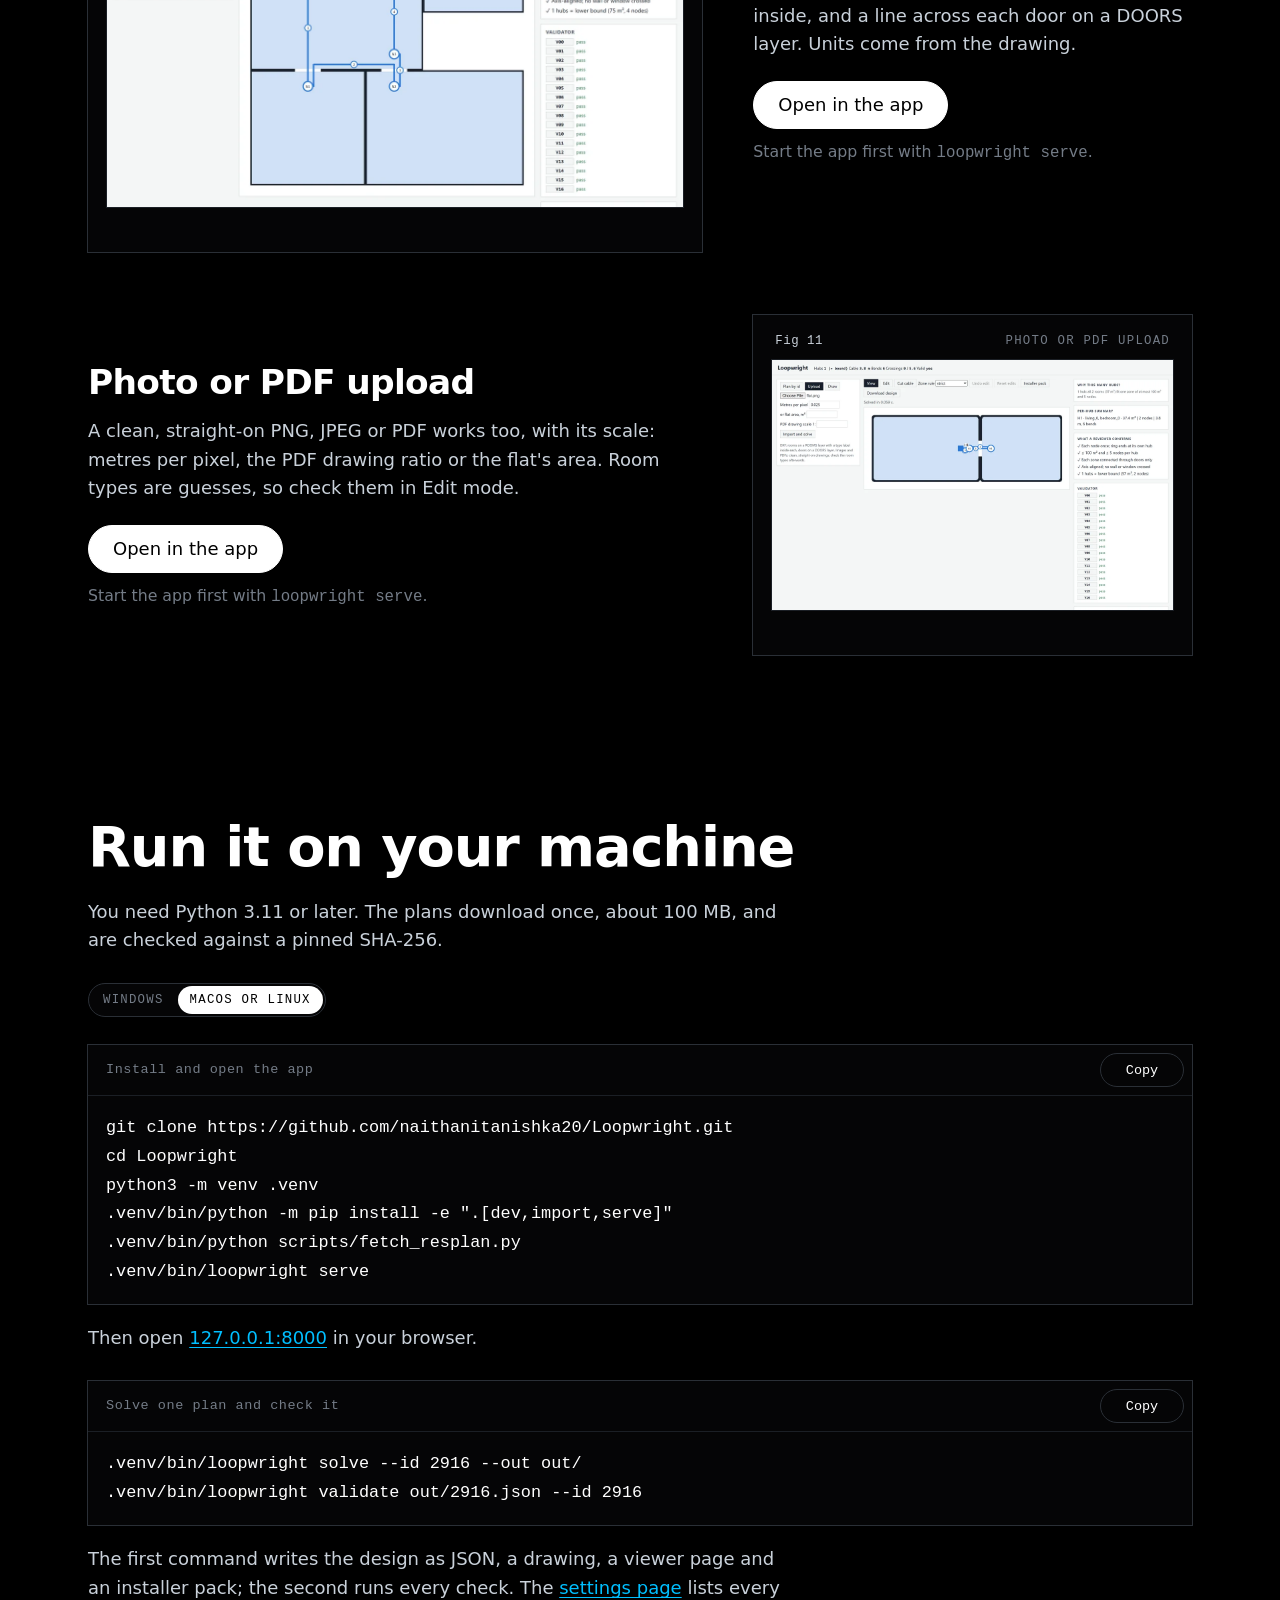
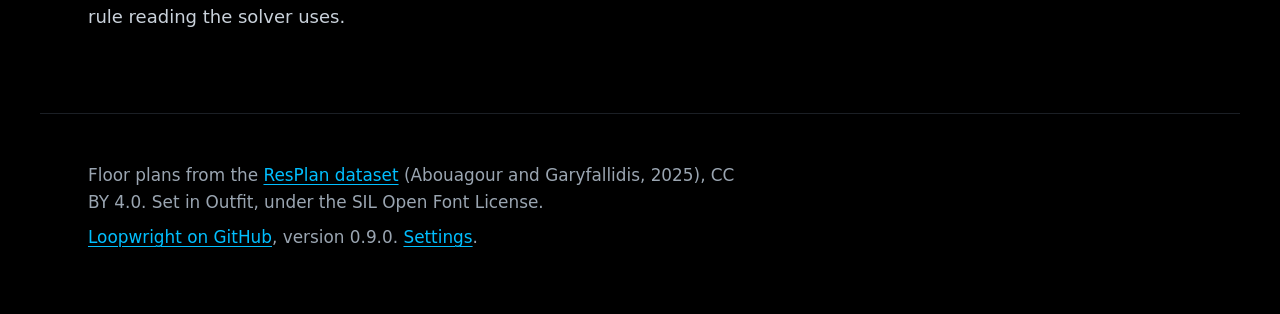
==== commit 2384db5d: "Site remake: live model, features menu and settings page Figure 1 is plan 2916 as a live model: a si" ====
--- a/site/index.html
+++ b/site/index.html
@@ -10,6 +10,7 @@
 <meta property="og:description" content="The fewest hubs, then the least cable. Hub placement and closed-ring cable routing on residential floor plans.">
 <link rel="icon" href="assets/favicon.svg" type="image/svg+xml">
 <link rel="stylesheet" href="styles.css">
+<link rel="stylesheet" href="figure.css">
 <script>document.documentElement.classList.add("js");</script>
 <script src="data.js" defer></script>
 <script src="main.js" defer></script>
@@ -18,13 +19,30 @@
 <a class="skip" href="#main">Skip to content</a>
 
 <header class="top">
-  <a class="home" href="#top" aria-label="Loopwright, back to the top">
-    <svg class="loop" viewBox="0 0 1152 520" aria-hidden="true" focusable="false"><defs><linearGradient id="loop-gradient-top" gradientUnits="userSpaceOnUse" x1="10" y1="0" x2="1136" y2="0"><stop offset="0" stop-color="#05F7FF"/><stop offset=".5" stop-color="#01BFFF"/><stop offset="1" stop-color="#004AF0"/></linearGradient></defs><path d="M573.0 265.0C556.2 283.2 540.1 301.7 522.7 319.5C505.3 337.2 487.9 355.2 468.6 371.6C449.3 387.9 429.3 404.3 407.0 417.6C384.6 430.8 360.6 443.8 334.7 451.2C308.9 458.6 280.0 464.5 251.8 462.2C223.6 459.9 191.7 453.0 165.6 437.3C139.6 421.6 111.7 396.7 95.4 368.0C79.0 339.3 67.5 299.3 67.5 265.0C67.5 230.7 79.0 190.7 95.4 162.0C111.7 133.3 139.6 108.4 165.6 92.7C191.7 77.0 223.6 70.1 251.8 67.8C280.0 65.5 308.9 71.4 334.7 78.8C360.6 86.2 384.6 99.2 407.0 112.4C429.3 125.7 449.3 142.1 468.6 158.4C487.9 174.8 505.3 192.8 522.7 210.5C540.1 228.3 556.2 246.8 573.0 265.0C589.8 283.2 605.9 301.7 623.3 319.5C640.7 337.2 658.1 355.2 677.4 371.6C696.7 387.9 716.7 404.3 739.0 417.6C761.4 430.8 785.4 443.8 811.3 451.2C837.1 458.6 866.0 464.5 894.2 462.2C922.4 459.9 954.3 453.0 980.4 437.3C1006.4 421.6 1034.3 396.7 1050.6 368.0C1067.0 339.3 1078.5 299.3 1078.5 265.0C1078.5 230.7 1067.0 190.7 1050.6 162.0C1034.3 133.3 1006.4 108.4 980.4 92.7C954.3 77.0 922.4 70.1 894.2 67.8C866.0 65.5 837.1 71.4 811.3 78.8C785.4 86.2 761.4 99.2 739.0 112.4C716.7 125.7 696.7 142.1 677.4 158.4C658.1 174.8 640.7 192.8 623.3 210.5C605.9 228.3 589.8 246.8 573.0 265.0Z" stroke="url(#loop-gradient-top)" stroke-width="115"/></svg>
-  </a>
+  <div class="top-left">
+    <a class="gear" href="settings.html" aria-label="Settings">
+      <svg viewBox="0 0 24 24" aria-hidden="true" focusable="false"><path d="M19.38 10.17 L21.91 10.67 L21.91 13.33 L19.38 13.83 L18.51 15.92 L19.95 18.07 L18.07 19.95 L15.92 18.51 L13.83 19.38 L13.33 21.91 L10.67 21.91 L10.17 19.38 L8.08 18.51 L5.93 19.95 L4.05 18.07 L5.49 15.92 L4.62 13.83 L2.09 13.33 L2.09 10.67 L4.62 10.17 L5.49 8.08 L4.05 5.93 L5.93 4.05 L8.08 5.49 L10.17 4.62 L10.67 2.09 L13.33 2.09 L13.83 4.62 L15.92 5.49 L18.07 4.05 L19.95 5.93 L18.51 8.08Z" fill="none" stroke="currentColor" stroke-width="1.4" stroke-linejoin="round"/><circle cx="12" cy="12" r="3.2" fill="none" stroke="currentColor" stroke-width="1.4"/></svg>
+    </a>
+    <a class="home" href="index.html" aria-label="Loopwright home">
+      <svg class="loop" viewBox="0 0 1152 520" aria-hidden="true" focusable="false"><defs><linearGradient id="loop-gradient-top" gradientUnits="userSpaceOnUse" x1="10" y1="0" x2="1136" y2="0"><stop offset="0" stop-color="#05F7FF"/><stop offset=".5" stop-color="#01BFFF"/><stop offset="1" stop-color="#004AF0"/></linearGradient></defs><path d="M573.0 265.0C556.2 283.2 540.1 301.7 522.7 319.5C505.3 337.2 487.9 355.2 468.6 371.6C449.3 387.9 429.3 404.3 407.0 417.6C384.6 430.8 360.6 443.8 334.7 451.2C308.9 458.6 280.0 464.5 251.8 462.2C223.6 459.9 191.7 453.0 165.6 437.3C139.6 421.6 111.7 396.7 95.4 368.0C79.0 339.3 67.5 299.3 67.5 265.0C67.5 230.7 79.0 190.7 95.4 162.0C111.7 133.3 139.6 108.4 165.6 92.7C191.7 77.0 223.6 70.1 251.8 67.8C280.0 65.5 308.9 71.4 334.7 78.8C360.6 86.2 384.6 99.2 407.0 112.4C429.3 125.7 449.3 142.1 468.6 158.4C487.9 174.8 505.3 192.8 522.7 210.5C540.1 228.3 556.2 246.8 573.0 265.0C589.8 283.2 605.9 301.7 623.3 319.5C640.7 337.2 658.1 355.2 677.4 371.6C696.7 387.9 716.7 404.3 739.0 417.6C761.4 430.8 785.4 443.8 811.3 451.2C837.1 458.6 866.0 464.5 894.2 462.2C922.4 459.9 954.3 453.0 980.4 437.3C1006.4 421.6 1034.3 396.7 1050.6 368.0C1067.0 339.3 1078.5 299.3 1078.5 265.0C1078.5 230.7 1067.0 190.7 1050.6 162.0C1034.3 133.3 1006.4 108.4 980.4 92.7C954.3 77.0 922.4 70.1 894.2 67.8C866.0 65.5 837.1 71.4 811.3 78.8C785.4 86.2 761.4 99.2 739.0 112.4C716.7 125.7 696.7 142.1 677.4 158.4C658.1 174.8 640.7 192.8 623.3 210.5C605.9 228.3 589.8 246.8 573.0 265.0Z" stroke="url(#loop-gradient-top)" stroke-width="115"/></svg>
+    </a>
+  </div>
   <nav aria-label="Sections">
-    <a class="section-link" href="#how">How it works</a>
-    <a class="section-link" href="#results">Results</a>
-    <a href="#run">Run it</a>
+    <div class="menu">
+      <a class="menu-fallback" href="index.html#features">Features</a>
+      <button class="menu-button" type="button" aria-expanded="false" aria-controls="features-menu">Features <svg viewBox="0 0 12 12" aria-hidden="true" focusable="false"><path d="M2.5 4.5 6 8l3.5-3.5" fill="none" stroke="currentColor" stroke-width="1.4" stroke-linecap="round" stroke-linejoin="round"/></svg></button>
+      <ul class="menu-list" id="features-menu" hidden>
+        <li><a href="index.html#edit"><span class="num">01</span>Edit a plan, re-solve live</a></li>
+        <li><a href="index.html#cut"><span class="num">02</span>Cut-the-cable simulation</a></li>
+        <li><a href="index.html#installer"><span class="num">03</span>Installer pack + loop resistance</a></li>
+        <li><a href="index.html#draw"><span class="num">04</span>Draw a plan from scratch</a></li>
+        <li><a href="index.html#dxf"><span class="num">05</span>DXF import</a></li>
+        <li><a href="index.html#upload"><span class="num">06</span>Photo or PDF upload</a></li>
+      </ul>
+    </div>
+    <a class="section-link" href="index.html#how">How it works</a>
+    <a class="section-link" href="index.html#results">Results</a>
+    <a class="section-link" href="index.html#run">Run it</a>
     <a href="https://github.com/naithanitanishka20/Loopwright">GitHub</a>
   </nav>
 </header>
@@ -32,19 +50,31 @@
 <main id="main">
 
 <section class="hero" id="top">
-  <div class="hero-text">
-    <h1 class="wordmark"><span class="sr">Loopwright</span><span class="wm" aria-hidden="true">L<svg class="loop" viewBox="0 0 1152 520" focusable="false"><defs><linearGradient id="loop-gradient-hero" gradientUnits="userSpaceOnUse" x1="10" y1="0" x2="1136" y2="0"><stop offset="0" stop-color="#05F7FF"/><stop offset=".5" stop-color="#01BFFF"/><stop offset="1" stop-color="#004AF0"/></linearGradient></defs><path d="M573.0 265.0C556.2 283.2 540.1 301.7 522.7 319.5C505.3 337.2 487.9 355.2 468.6 371.6C449.3 387.9 429.3 404.3 407.0 417.6C384.6 430.8 360.6 443.8 334.7 451.2C308.9 458.6 280.0 464.5 251.8 462.2C223.6 459.9 191.7 453.0 165.6 437.3C139.6 421.6 111.7 396.7 95.4 368.0C79.0 339.3 67.5 299.3 67.5 265.0C67.5 230.7 79.0 190.7 95.4 162.0C111.7 133.3 139.6 108.4 165.6 92.7C191.7 77.0 223.6 70.1 251.8 67.8C280.0 65.5 308.9 71.4 334.7 78.8C360.6 86.2 384.6 99.2 407.0 112.4C429.3 125.7 449.3 142.1 468.6 158.4C487.9 174.8 505.3 192.8 522.7 210.5C540.1 228.3 556.2 246.8 573.0 265.0C589.8 283.2 605.9 301.7 623.3 319.5C640.7 337.2 658.1 355.2 677.4 371.6C696.7 387.9 716.7 404.3 739.0 417.6C761.4 430.8 785.4 443.8 811.3 451.2C837.1 458.6 866.0 464.5 894.2 462.2C922.4 459.9 954.3 453.0 980.4 437.3C1006.4 421.6 1034.3 396.7 1050.6 368.0C1067.0 339.3 1078.5 299.3 1078.5 265.0C1078.5 230.7 1067.0 190.7 1050.6 162.0C1034.3 133.3 1006.4 108.4 980.4 92.7C954.3 77.0 922.4 70.1 894.2 67.8C866.0 65.5 837.1 71.4 811.3 78.8C785.4 86.2 761.4 99.2 739.0 112.4C716.7 125.7 696.7 142.1 677.4 158.4C658.1 174.8 640.7 192.8 623.3 210.5C605.9 228.3 589.8 246.8 573.0 265.0Z" pathLength="1" stroke="url(#loop-gradient-hero)" stroke-width="115"/></svg>pwright</span></h1>
-    <p class="tagline">The fewest hubs, then the least cable.</p>
-    <p class="lede">Loopwright plans the network cabling of a home from its floor plan. It groups the rooms into zones, puts one hub in each and runs a single closed ring of cable from that hub through every room in its zone, along the walls and through the doors.</p>
-    <p class="actions"><a class="button primary" href="#run">Run it on your machine</a><a class="button" href="#results">See the results</a></p>
-  </div>
-  <figure class="hero-plan">
-    <div class="drawing" data-drawing="hero"><img src="assets/hero.svg" width="900" height="736" alt="Plan 2916 with two hubs: one ring runs through the kitchen, two bedrooms and the living room, a short one serves the third bedroom."></div>
-    <figcaption>
-      <span>Plan <span data-fig="hero.plan">2916</span> from ResPlan. A greedy grouping needs <span data-fig="hero.greedy">3</span> hubs; Loopwright finds <span data-fig="hero.hubs">2</span>, the lower bound, with <span data-fig="hero.length_m">42.6</span> m of cable.</span>
-      <button class="text-button replay" type="button">Draw it again</button>
+  <div class="hero-head">
+    <div class="hero-name">
+      <h1 class="wordmark"><span class="sr">Loopwright</span><span class="wm" aria-hidden="true">L<svg class="loop" viewBox="0 0 1152 520" focusable="false"><defs><linearGradient id="loop-gradient-hero" gradientUnits="userSpaceOnUse" x1="10" y1="0" x2="1136" y2="0"><stop offset="0" stop-color="#05F7FF"/><stop offset=".5" stop-color="#01BFFF"/><stop offset="1" stop-color="#004AF0"/></linearGradient></defs><path d="M573.0 265.0C556.2 283.2 540.1 301.7 522.7 319.5C505.3 337.2 487.9 355.2 468.6 371.6C449.3 387.9 429.3 404.3 407.0 417.6C384.6 430.8 360.6 443.8 334.7 451.2C308.9 458.6 280.0 464.5 251.8 462.2C223.6 459.9 191.7 453.0 165.6 437.3C139.6 421.6 111.7 396.7 95.4 368.0C79.0 339.3 67.5 299.3 67.5 265.0C67.5 230.7 79.0 190.7 95.4 162.0C111.7 133.3 139.6 108.4 165.6 92.7C191.7 77.0 223.6 70.1 251.8 67.8C280.0 65.5 308.9 71.4 334.7 78.8C360.6 86.2 384.6 99.2 407.0 112.4C429.3 125.7 449.3 142.1 468.6 158.4C487.9 174.8 505.3 192.8 522.7 210.5C540.1 228.3 556.2 246.8 573.0 265.0C589.8 283.2 605.9 301.7 623.3 319.5C640.7 337.2 658.1 355.2 677.4 371.6C696.7 387.9 716.7 404.3 739.0 417.6C761.4 430.8 785.4 443.8 811.3 451.2C837.1 458.6 866.0 464.5 894.2 462.2C922.4 459.9 954.3 453.0 980.4 437.3C1006.4 421.6 1034.3 396.7 1050.6 368.0C1067.0 339.3 1078.5 299.3 1078.5 265.0C1078.5 230.7 1067.0 190.7 1050.6 162.0C1034.3 133.3 1006.4 108.4 980.4 92.7C954.3 77.0 922.4 70.1 894.2 67.8C866.0 65.5 837.1 71.4 811.3 78.8C785.4 86.2 761.4 99.2 739.0 112.4C716.7 125.7 696.7 142.1 677.4 158.4C658.1 174.8 640.7 192.8 623.3 210.5C605.9 228.3 589.8 246.8 573.0 265.0Z" pathLength="1" stroke="url(#loop-gradient-hero)" stroke-width="115"/></svg>pwright</span></h1>
+      <p class="tagline">The fewest hubs, then the least cable.</p>
+    </div>
+    <div class="hero-copy">
+      <p class="lede">Loopwright plans the network cabling of a home from its floor plan. It groups the rooms into zones, puts one hub in each and runs a single closed ring of cable from that hub through every room in its zone, along the walls and through the doors.</p>
+      <p class="actions"><a class="button primary" href="#run">Run it on your machine</a><a class="button" href="#features">See the features</a></p>
+    </div>
+  </div>
+
+  <figure class="plate-figure" id="fig-1">
+    <div class="plate has-control">
+      <div class="corners" aria-hidden="true"><span data-corner="fig">Fig 1</span><span data-corner="title">Plan 2916, two rings</span><span data-corner="hint">Click a cable to cut it</span><span data-corner="readout" data-readout>H1 ring, <span data-fig="hero.length_m">42.6</span> m</span></div>
+      <div class="stage" id="model" tabindex="0" role="group" aria-label="Scale model of plan 2916. Left and right arrows pick a cable leg, Enter cuts or rejoins it, Escape rejoins every leg." aria-describedby="fig-1-caption">
+        <div class="drawing" data-drawing="hero"><img src="assets/hero.svg" width="1000" height="640" alt="A scale model of plan 2916 on a baseboard: walls, doors and windows, two hubs, five floor sockets and the cable of each ring."></div>
+      </div>
+      <button class="plate-control" type="button" aria-pressed="false" data-cut>Cut a leg</button>
+    </div>
+    <figcaption class="legend">
+      <span class="keys"><span class="key"><svg class="swatch" viewBox="0 0 18 10" aria-hidden="true"><path d="M1 3.5h16M1 6.5h16"/></svg>Cable on the floor</span><span class="key"><svg class="swatch" data-mark="signal" viewBox="0 0 18 10" aria-hidden="true"><path d="M1 5h16"/></svg>Signal</span><span class="key"><svg class="swatch" data-mark="zone" viewBox="0 0 18 10" aria-hidden="true"><path d="M1 1h16v8H1Z"/></svg>A hub's zone</span></span>
+      <span class="caption" id="fig-1-caption">ResPlan plan <span data-fig="hero.plan">2916</span>, built from the solver's own output. A greedy grouping needs <span data-fig="hero.greedy">3</span> hubs; Loopwright finds <span data-fig="hero.hubs">2</span>, the lower bound, with <span data-fig="hero.length_m">42.6</span> m of cable. The signal leaves each hub and runs round its ring; cut a leg and it still reaches every socket, the other way round.</span>
     </figcaption>
   </figure>
+  <p class="sr" aria-live="polite" id="model-live"></p>
 </section>
 
 <section class="section" id="rules" aria-labelledby="rules-title">
@@ -75,53 +105,65 @@
   <h2 id="doors-title">One door rule can double the hubs</h2>
   <p>In plan 16448 the living room and one bedroom already make a 93 m² zone. The kitchen and the other two bedrooms open only onto the living room. If a zone must be joined by its own doors, each of them needs a hub of its own. Let a zone's cable pass through another zone's room and two hubs are enough, the lower bound, though the rings then need three times the cable.</p>
   <p>Loopwright follows the own-doors rule unless told otherwise, and the app switches between the two.</p>
-  <div class="switch" role="group" aria-label="Door rule">
-    <button type="button" aria-pressed="true" data-show="rule_strict">Own doors only</button>
-    <button type="button" aria-pressed="false" data-show="rule_through">Through other rooms</button>
-  </div>
-  <figure class="compare">
-    <div class="stack">
-      <div class="drawing on" data-drawing="rule_strict"><img src="assets/rule_strict.svg" width="900" height="441" alt="Plan 16448 under the own-doors rule: four hubs."></div>
-      <div class="drawing" data-drawing="rule_through"><img src="assets/rule_through.svg" width="900" height="441" alt="Plan 16448 with cable allowed through other rooms: two hubs."></div>
-    </div>
-    <dl class="figures" data-figures="rule_strict" aria-live="polite">
-      <div><dt>Hubs</dt><dd data-key="hubs">4</dd></div>
-      <div><dt>Lower bound</dt><dd data-key="lower_bound">2</dd></div>
-      <div><dt>Cable</dt><dd><span data-key="length_m">11.2</span> m</dd></div>
-      <div><dt>J</dt><dd data-key="J">18.3</dd></div>
-    </dl>
+  <figure class="plate-figure" id="fig-2">
+    <div class="plate has-switch">
+      <div class="corners" aria-hidden="true"><span data-corner="fig">Fig 2</span><span data-corner="title">Plan 16448, the door rule</span><span data-corner="hint">Switch the rule</span><span data-corner="readout" data-readout><span data-figures-readout="rule_strict">4 hubs, 11.2 m</span></span></div>
+      <div class="stack">
+        <div class="drawing on" data-drawing="rule_strict"><img src="assets/rule_strict.svg" loading="lazy" width="1000" height="640" alt="Plan 16448 under the own-doors rule: four hubs."></div>
+        <div class="drawing" data-drawing="rule_through"><img src="assets/rule_through.svg" loading="lazy" width="1000" height="640" alt="Plan 16448 with cable allowed through other rooms: two hubs."></div>
+      </div>
+      <div class="switch" role="group" aria-label="Door rule">
+        <button type="button" aria-pressed="true" data-show="rule_strict">Own doors</button>
+        <button type="button" aria-pressed="false" data-show="rule_through">Through rooms</button>
+      </div>
+    </div>
+    <figcaption class="legend">
+      <dl class="figures" data-figures="rule_strict" aria-live="polite">
+        <div><dt>Hubs</dt><dd data-key="hubs">4</dd></div>
+        <div><dt>Lower bound</dt><dd data-key="lower_bound">2</dd></div>
+        <div><dt>Cable</dt><dd><span data-key="length_m">11.2</span> m</dd></div>
+        <div><dt>J</dt><dd data-key="J">18.3</dd></div>
+      </dl>
+    </figcaption>
   </figure>
 </section>
 
 <section class="section" id="lanes" aria-labelledby="lanes-title">
   <h2 id="lanes-title">Nodes by the doors, legs in their own lanes</h2>
-  <p>Plan 11282 needs two hubs either way. Earlier versions put each node in the middle of its room and let legs run over each other. Now nodes sit beside the doors and every leg keeps a lane of its own. Drag across the drawing to compare.</p>
-  <div class="wipe">
-    <div class="drawing" data-drawing="after"><img src="assets/after.svg" width="900" height="736" alt="Plan 11282 after: nodes beside the doors, no cable doubled up."></div>
-    <div class="drawing before" data-drawing="before"><img src="assets/before.svg" width="900" height="736" alt="Plan 11282 before: nodes in the middle of each room, legs running over each other."></div>
-    <span class="handle" aria-hidden="true"></span>
-    <span class="tag left" aria-hidden="true">Before</span>
-    <span class="tag right" aria-hidden="true">After</span>
-    <input type="range" min="0" max="100" value="50" step="1" aria-label="Compare before and after: 0 shows after, 100 shows before">
-  </div>
-  <div class="pair">
-    <div>
-      <h3>Before</h3>
-      <dl class="figures" data-figures="before">
-        <div><dt>Cable</dt><dd><span data-key="length_m">23.3</span> m</dd></div>
-        <div><dt>Doubled up</dt><dd><span data-key="overlap_m">10.7</span> m</dd></div>
-        <div><dt>J</dt><dd data-key="J">47.1</dd></div>
-      </dl>
-    </div>
-    <div>
-      <h3>After</h3>
-      <dl class="figures" data-figures="after">
-        <div><dt>Cable</dt><dd><span data-key="length_m">15.8</span> m</dd></div>
-        <div><dt>Doubled up</dt><dd><span data-key="overlap_m">0.0</span> m</dd></div>
-        <div><dt>J</dt><dd data-key="J">19.4</dd></div>
-      </dl>
-    </div>
-  </div>
+  <p>Plan 11282 needs two hubs either way. Earlier versions put each node in the middle of its room and let legs run over each other. Now nodes sit beside the doors and every leg keeps a lane of its own. Drag across the model to compare.</p>
+  <figure class="plate-figure" id="fig-3">
+    <div class="plate">
+      <div class="corners" aria-hidden="true"><span data-corner="fig">Fig 3</span><span data-corner="title">Plan 11282, before and after</span><span data-corner="hint">Drag across the model</span><span data-corner="readout" data-readout>J <span data-fig="before.J">47.1</span> to <span data-fig="after.J">19.4</span></span></div>
+      <div class="wipe">
+        <div class="drawing" data-drawing="after"><img src="assets/after.svg" loading="lazy" width="1000" height="640" alt="Plan 11282 after: nodes beside the doors, no cable doubled up."></div>
+        <div class="drawing before" data-drawing="before"><img src="assets/before.svg" loading="lazy" width="1000" height="640" alt="Plan 11282 before: nodes in the middle of each room, legs running over each other."></div>
+        <span class="handle" aria-hidden="true"></span>
+        <span class="tag left" aria-hidden="true">Before</span>
+        <span class="tag right" aria-hidden="true">After</span>
+        <input type="range" min="0" max="100" value="50" step="1" aria-label="Compare before and after: 0 shows after, 100 shows before">
+      </div>
+    </div>
+    <figcaption class="legend">
+      <div class="pair">
+        <div>
+          <h3>Before</h3>
+          <dl class="figures" data-figures="before">
+            <div><dt>Cable</dt><dd><span data-key="length_m">23.3</span> m</dd></div>
+            <div><dt>Doubled up</dt><dd><span data-key="overlap_m">10.7</span> m</dd></div>
+            <div><dt>J</dt><dd data-key="J">47.1</dd></div>
+          </dl>
+        </div>
+        <div>
+          <h3>After</h3>
+          <dl class="figures" data-figures="after">
+            <div><dt>Cable</dt><dd><span data-key="length_m">15.8</span> m</dd></div>
+            <div><dt>Doubled up</dt><dd><span data-key="overlap_m">0.0</span> m</dd></div>
+            <div><dt>J</dt><dd data-key="J">19.4</dd></div>
+          </dl>
+        </div>
+      </div>
+    </figcaption>
+  </figure>
 </section>
 
 <section class="section" id="results" aria-labelledby="results-title">
@@ -134,34 +176,108 @@
     <div><dt>Time</dt><dd><strong><span data-num="p50_s">0.38</span> s</strong><span class="note">per plan at the median and <span data-num="p95_s">1.26</span> s at the 95th percentile, in one process on a laptop.</span></dd></div>
   </dl>
   <div class="charts">
-    <figure class="chart" data-chart="extra_hubs"><img src="assets/extra-hubs.svg" width="720" height="420" alt="Bar chart of how many hubs each plan needs above its lower bound, exact search against a greedy grouping."></figure>
-    <figure class="chart" data-chart="runtime"><img src="assets/runtime.svg" width="720" height="380" alt="Share of plans solved within each time, one process."></figure>
-  </div>
-</section>
-
-<section class="section" id="app" aria-labelledby="app-title">
-  <h2 id="app-title">Every plan, open in the app</h2>
-  <p><code>loopwright serve</code> opens a local app in the browser. Nothing leaves your machine.</p>
-  <div class="app">
-    <figure>
-      <img src="assets/app.webp" width="1600" height="978" alt="The Loopwright app with plan 2916 solved: the plan and its rings in the middle, why this many hubs and the validator on the right.">
-      <figcaption>Plan 2916 in the app, every rule passing.</figcaption>
+    <figure class="plate-figure">
+      <div class="plate"><div class="corners" aria-hidden="true"><span data-corner="fig">Fig 4</span></div>
+        <div class="chart" data-chart="extra_hubs"><img src="assets/extra-hubs.svg" loading="lazy" width="720" height="420" alt="Bar chart of how many hubs each plan needs above its lower bound, exact search against a greedy grouping."></div>
+      </div>
     </figure>
-    <ul class="features">
-      <li><strong>Any ResPlan plan</strong> by its number, under either door rule.</li>
-      <li><strong>Your own plan</strong> from a PNG, JPEG, PDF or DXF drawing, or drawn on a grid.</li>
-      <li><strong>Edits</strong> to doors and room types, solved and checked again after each change.</li>
-      <li><strong>Cut a leg</strong> of any ring and see which way each room is still fed.</li>
-      <li><strong>Why this many hubs?</strong> names the rule that forces each extra hub.</li>
-      <li><strong>Installer pack</strong> with the cable schedule, bill of materials and commissioning sheet.</li>
-    </ul>
+    <figure class="plate-figure">
+      <div class="plate"><div class="corners" aria-hidden="true"><span data-corner="fig">Fig 5</span></div>
+        <div class="chart" data-chart="runtime"><img src="assets/runtime.svg" loading="lazy" width="720" height="380" alt="Share of plans solved within each time, one process."></div>
+      </div>
+    </figure>
+  </div>
+</section>
+
+<section class="section" id="features" aria-labelledby="features-title">
+  <h2 id="features-title">Everything in the app</h2>
+  <p><code>loopwright serve</code> opens a local app in the browser. Nothing leaves your machine. Each button below opens the app straight in that mode once it is running.</p>
+  <div class="feature-list">
+    <article class="feature" id="edit" aria-labelledby="edit-title">
+      <figure class="plate-figure">
+        <div class="plate"><div class="corners" aria-hidden="true"><span data-corner="fig">Fig 6</span><span data-corner="title">Edit mode, plan 16448</span></div>
+          <img src="assets/feature-edit.webp" loading="lazy" width="1200" height="750" alt="The app in Edit mode on plan 16448: the plan with its four hubs, and a panel to remove doors, change a room's type or add a door.">
+        </div>
+      </figure>
+      <div>
+        <h3 id="edit-title">Edit a plan, re-solve live</h3>
+        <p>Click a door to remove it, connect two rooms or change a room's type. Every change is solved and checked again at once, so you see what it does to the hubs and the cable. Undo takes it back.</p>
+        <a class="button primary" href="http://127.0.0.1:8000/#edit">Open in the app</a>
+        <span class="note">Start the app first with <code>loopwright serve</code>.</span>
+      </div>
+    </article>
+    <article class="feature" id="cut" aria-labelledby="cut-title">
+      <figure class="plate-figure">
+        <div class="plate"><div class="corners" aria-hidden="true"><span data-corner="fig">Fig 7</span><span data-corner="title">Cut mode, plan 2916</span></div>
+          <img src="assets/feature-cut.webp" loading="lazy" width="1200" height="750" alt="The app in Cut mode on plan 2916 with leg 3 of ring H1 cut: two sockets are fed forward and two from the other end, and no device is lost.">
+        </div>
+      </figure>
+      <div>
+        <h3 id="cut-title">Cut-the-cable simulation</h3>
+        <p>Cut any leg of a ring and the app shows which sockets are still fed one way and which the other, with the longest feed in metres. A single cut never loses a device; that is what the ring is for.</p>
+        <a class="button primary" href="http://127.0.0.1:8000/#cut">Open in the app</a>
+        <span class="note">Start the app first with <code>loopwright serve</code>.</span>
+      </div>
+    </article>
+    <article class="feature" id="installer" aria-labelledby="installer-title">
+      <figure class="plate-figure">
+        <div class="plate"><div class="corners" aria-hidden="true"><span data-corner="fig">Fig 8</span><span data-corner="title">Installer pack, plan 2916</span></div>
+          <img src="assets/feature-installer.webp" loading="lazy" width="1200" height="750" alt="The installer pack for plan 2916: the cable schedule with each ring's loop resistance and worst feed, and the bill of materials.">
+        </div>
+      </figure>
+      <div>
+        <h3 id="installer-title">Installer pack + loop resistance</h3>
+        <p>One printable page for the person fitting the cable: the cable schedule with each ring's loop resistance and worst feed after any cut, the bill of materials with slack, a cost estimate and the commissioning sheet.</p>
+        <a class="button primary" href="http://127.0.0.1:8000/#installer">Open in the app</a>
+        <span class="note">Start the app first with <code>loopwright serve</code>; the pack opens from the Installer pack button.</span>
+      </div>
+    </article>
+    <article class="feature" id="draw" aria-labelledby="draw-title">
+      <figure class="plate-figure">
+        <div class="plate"><div class="corners" aria-hidden="true"><span data-corner="fig">Fig 9</span><span data-corner="title">Draw mode</span></div>
+          <img src="assets/feature-draw.webp" loading="lazy" width="1200" height="750" alt="The app's Draw mode: three rooms dragged onto a half-metre grid, their types chosen and the two doors between them ticked.">
+        </div>
+      </figure>
+      <div>
+        <h3 id="draw-title">Draw a plan from scratch</h3>
+        <p>Drag rooms on a half-metre grid, pick each room's type, tick the doors between neighbours and solve. Good for trying an idea before there is a drawing.</p>
+        <a class="button primary" href="http://127.0.0.1:8000/#draw">Open in the app</a>
+        <span class="note">Start the app first with <code>loopwright serve</code>.</span>
+      </div>
+    </article>
+    <article class="feature" id="dxf" aria-labelledby="dxf-title">
+      <figure class="plate-figure">
+        <div class="plate"><div class="corners" aria-hidden="true"><span data-corner="fig">Fig 10</span><span data-corner="title">DXF import</span></div>
+          <img src="assets/feature-dxf.webp" loading="lazy" width="1200" height="750" alt="A four-room DXF drawing imported into the app and solved with one hub, every rule passing.">
+        </div>
+      </figure>
+      <div>
+        <h3 id="dxf-title">DXF import</h3>
+        <p>Bring in a CAD drawing: one closed polyline per room on a ROOMS layer with its type written inside, and a line across each door on a DOORS layer. Units come from the drawing.</p>
+        <a class="button primary" href="http://127.0.0.1:8000/#dxf">Open in the app</a>
+        <span class="note">Start the app first with <code>loopwright serve</code>.</span>
+      </div>
+    </article>
+    <article class="feature" id="upload" aria-labelledby="upload-title">
+      <figure class="plate-figure">
+        <div class="plate"><div class="corners" aria-hidden="true"><span data-corner="fig">Fig 11</span><span data-corner="title">Photo or PDF upload</span></div>
+          <img src="assets/feature-upload.webp" loading="lazy" width="1200" height="750" alt="A plan drawing uploaded as a PNG at 0.025 metres per pixel, read into two rooms and a door and solved with one hub.">
+        </div>
+      </figure>
+      <div>
+        <h3 id="upload-title">Photo or PDF upload</h3>
+        <p>A clean, straight-on PNG, JPEG or PDF works too, with its scale: metres per pixel, the PDF drawing ratio or the flat's area. Room types are guesses, so check them in Edit mode.</p>
+        <a class="button primary" href="http://127.0.0.1:8000/#upload">Open in the app</a>
+        <span class="note">Start the app first with <code>loopwright serve</code>.</span>
+      </div>
+    </article>
   </div>
 </section>
 
 <section class="section" id="run" aria-labelledby="run-title" data-os-current="windows">
   <h2 id="run-title">Run it on your machine</h2>
   <p>You need Python 3.11 or later. The plans download once, about 100 MB, and are checked against a pinned SHA-256.</p>
-  <div class="switch" role="group" aria-label="Operating system">
+  <div class="switch os-switch" role="group" aria-label="Operating system">
     <button type="button" aria-pressed="true" data-os-pick="windows">Windows</button>
     <button type="button" aria-pressed="false" data-os-pick="unix">macOS or Linux</button>
   </div>
@@ -186,14 +302,14 @@
 .venv\Scripts\loopwright validate out\2916.json --id 2916</code><code data-os="unix">.venv/bin/loopwright solve --id 2916 --out out/
 .venv/bin/loopwright validate out/2916.json --id 2916</code></pre>
   </div>
-  <p class="after-code">The first command writes the design as JSON, a drawing, a viewer page and an installer pack; the second runs every check.</p>
+  <p class="after-code">The first command writes the design as JSON, a drawing, a viewer page and an installer pack; the second runs every check. The <a href="settings.html">settings page</a> lists every rule reading the solver uses.</p>
 </section>
 
 </main>
 
 <footer class="foot">
   <p>Floor plans from the <a href="https://github.com/m-agour/ResPlan">ResPlan dataset</a> (Abouagour and Garyfallidis, 2025), CC BY 4.0. Set in Outfit, under the SIL Open Font License.</p>
-  <p><a href="https://github.com/naithanitanishka20/Loopwright">Loopwright on GitHub</a>, version <span data-num="version">0.8.0</span>.</p>
+  <p><a href="https://github.com/naithanitanishka20/Loopwright">Loopwright on GitHub</a>, version <span data-num="version">0.9.0</span>. <a href="settings.html">Settings</a>.</p>
 </footer>
 <p class="sr" role="status" id="status"></p>
 </body>
--- a/site/styles.css
+++ b/site/styles.css
@@ -1,5 +1,6 @@
-/* Loopwright product site. Brand from the logo: true black, white type, and the
-   cyan-to-blue loop. Cable colours mean cable; nothing else on the page is tinted. */
+/* Loopwright product site. Brand from the logo: true black, white type, the cyan-to-blue loop.
+   Figures sit in framed cards with small mono corner labels: figure number, title, a hint and a
+   live readout. Cable colours mean cable; nothing else on the page is tinted. */
 
 @font-face {
   font-family: "Outfit";
@@ -10,19 +11,21 @@
 
 :root {
   --black: #000000;
-  --white: #FFFFFF;
-  --ink: #C9D1DA;
-  --graphite: #9AA5B1;
-  --wall: #4A5563;
-  --line: #26303C;
-  --cyan: #05F7FF;
-  --azure: #01BFFF;
-  --blue: #004AF0;
-  --sky: #6A7DFF;
+  --white: #ffffff;
+  --ink: #c9d1da;
+  --graphite: #9aa5b1;
+  --muted: #747c87;
+  --frame: #2a2f36;
+  --line: #1b1f25;
+  --card: #050506;
+  --cyan: #05f7ff;
+  --azure: #01bfff;
+  --blue: #004af0;
+  --sky: #6a7dff;
   --gutter: clamp(16px, 4vw, 48px);
   --wide: 1200px;
   --measure: 62ch;
-  --mono: ui-monospace, "Cascadia Mono", Consolas, "SF Mono", Menlo, monospace;
+  --mono: ui-monospace, "Cascadia Mono", "SF Mono", Menlo, Consolas, monospace;
   color-scheme: dark;
 }
 
@@ -102,6 +105,12 @@
   font-family: var(--mono);
 }
 
+p code,
+.how code,
+.note code {
+  white-space: nowrap;
+}
+
 .sr {
   position: absolute;
   width: 1px;
@@ -121,23 +130,58 @@
   color: var(--black);
   font-weight: 600;
   border-radius: 6px;
-  z-index: 10;
+  z-index: 20;
 }
 
 .skip:focus {
   top: 12px;
 }
 
-/* Header */
+/* Header: settings and the loop at the left, the sections and the features menu at the right */
 
 .top {
+  position: relative;
+  z-index: 10;
   display: flex;
   align-items: center;
   justify-content: space-between;
   gap: 24px;
   max-width: var(--wide);
   margin: 0 auto;
-  padding: 20px var(--gutter);
+  padding: 18px var(--gutter);
+}
+
+.top-left {
+  display: flex;
+  align-items: center;
+  gap: 14px;
+}
+
+.gear {
+  display: grid;
+  place-items: center;
+  width: 40px;
+  height: 40px;
+  border: 1px solid var(--frame);
+  border-radius: 50%;
+  color: var(--graphite);
+  transition: color 0.2s ease, border-color 0.2s ease;
+}
+
+.gear:hover,
+.gear[aria-current="page"] {
+  color: var(--white);
+  border-color: var(--graphite);
+}
+
+.gear svg {
+  width: 20px;
+  height: 20px;
+  transition: transform 0.6s cubic-bezier(0.32, 0.72, 0, 1);
+}
+
+.gear:hover svg {
+  transform: rotate(60deg);
 }
 
 .home {
@@ -154,18 +198,97 @@
 .top nav {
   display: flex;
   flex-wrap: wrap;
+  align-items: center;
   justify-content: flex-end;
-  gap: 6px clamp(18px, 3vw, 34px);
+  gap: 6px clamp(16px, 2.6vw, 30px);
   font-size: 1rem;
 }
 
-.top nav a {
+.top nav > a {
   color: var(--graphite);
   text-decoration: none;
 }
 
-.top nav a:hover {
-  color: var(--white);
+.top nav > a:hover {
+  color: var(--white);
+}
+
+.menu {
+  position: relative;
+}
+
+.menu-button {
+  display: inline-flex;
+  align-items: center;
+  gap: 8px;
+  min-height: 40px;
+  padding: 0 16px;
+  border: 1px solid var(--frame);
+  border-radius: 999px;
+  background: none;
+  color: var(--white);
+  font: inherit;
+  font-size: 1rem;
+  font-weight: 500;
+  cursor: pointer;
+}
+
+.menu-button:hover,
+.menu-button[aria-expanded="true"] {
+  border-color: var(--graphite);
+}
+
+.menu-button svg {
+  width: 12px;
+  height: 12px;
+  transition: transform 0.25s ease;
+}
+
+.menu-button[aria-expanded="true"] svg {
+  transform: rotate(180deg);
+}
+
+.menu-list {
+  position: absolute;
+  top: calc(100% + 10px);
+  right: 0;
+  display: grid;
+  gap: 4px;
+  width: min(340px, calc(100vw - 2 * var(--gutter)));
+  margin: 0;
+  padding: 8px;
+  list-style: none;
+  background: var(--card);
+  box-shadow: 0 0 0 1px var(--frame), 0 24px 48px -12px #000;
+}
+
+.menu-list[hidden] {
+  display: none;
+}
+
+.menu-list a {
+  display: flex;
+  align-items: baseline;
+  gap: 12px;
+  padding: 10px 12px;
+  border: 1px solid transparent;
+  color: var(--white);
+  font-weight: 500;
+  text-decoration: none;
+}
+
+.menu-list a:hover,
+.menu-list a:focus-visible {
+  border-color: var(--frame);
+  background: #0c0d10;
+  outline: none;
+}
+
+.menu-list .num {
+  color: var(--muted);
+  font-family: var(--mono);
+  font-size: 0.75rem;
+  font-weight: 400;
 }
 
 /* The loop: the same path in the header and in the wordmark */
@@ -191,17 +314,19 @@
 /* Hero */
 
 .hero {
+  max-width: var(--wide);
+  margin: 0 auto;
+  padding: clamp(12px, 3vh, 40px) var(--gutter) clamp(48px, 8vh, 96px);
+}
+
+.hero-head {
   display: grid;
-  grid-template-columns: minmax(0, 5fr) minmax(0, 7fr);
-  align-items: center;
-  gap: clamp(32px, 5vw, 80px);
-  max-width: var(--wide);
-  min-height: min(880px, calc(100svh - 84px));
-  margin: 0 auto;
-  padding: clamp(16px, 4vh, 56px) var(--gutter) clamp(56px, 10vh, 120px);
-}
-
-.hero-text {
+  grid-template-columns: minmax(0, 5fr) minmax(0, 6fr);
+  align-items: end;
+  gap: clamp(24px, 5vw, 72px);
+}
+
+.hero-name {
   container-type: inline-size;
 }
 
@@ -221,7 +346,7 @@
 }
 
 .tagline {
-  margin-top: 0.7em;
+  margin-top: 0.5em;
   color: var(--white);
   font-size: clamp(1.5rem, 1.1rem + 1.3vw, 2.125rem);
   font-weight: 500;
@@ -230,15 +355,14 @@
 }
 
 .lede {
-  margin-top: 20px;
-  max-width: 44ch;
+  max-width: 48ch;
 }
 
 .actions {
   display: flex;
   flex-wrap: wrap;
   gap: 12px;
-  margin-top: 32px;
+  margin-top: 24px;
 }
 
 .button {
@@ -246,12 +370,15 @@
   align-items: center;
   min-height: 48px;
   padding: 0 24px;
-  border: 1px solid var(--wall);
+  border: 1px solid var(--frame);
   border-radius: 999px;
-  color: var(--white);
+  background: none;
+  color: var(--white);
+  font: inherit;
   font-size: 1rem;
   font-weight: 500;
   text-decoration: none;
+  cursor: pointer;
   transition: border-color 0.2s ease, background-color 0.2s ease, color 0.2s ease;
 }
 
@@ -272,39 +399,165 @@
   color: var(--black);
 }
 
-.hero-plan {
-  margin: 0;
-}
-
-.hero-plan figcaption {
+/* Figure cards */
+
+.plate-figure {
+  margin: 40px 0 0;
+}
+
+.plate {
+  position: relative;
+  padding: 56px 24px;
+  background: var(--card);
+  box-shadow: 0 0 0 1px var(--frame);
+}
+
+.corners {
+  position: absolute;
+  inset: 20px 22px;
+  pointer-events: none;
+}
+
+.corners > span {
+  position: absolute;
+  color: var(--muted);
+  font-family: var(--mono);
+  font-size: 0.6875rem;
+  line-height: 1;
+  letter-spacing: 0.04em;
+  white-space: nowrap;
+}
+
+.corners [data-corner="fig"] {
+  top: 0;
+  left: 0;
+  color: var(--ink);
+}
+
+.corners [data-corner="title"] {
+  top: 0;
+  right: 0;
+  text-transform: uppercase;
+  letter-spacing: 0.1em;
+}
+
+.corners [data-corner="hint"] {
+  bottom: 0;
+  left: 0;
+  text-transform: uppercase;
+  letter-spacing: 0.1em;
+}
+
+.corners [data-corner="readout"] {
+  right: 0;
+  bottom: 0;
+  color: var(--ink);
+  font-variant-numeric: tabular-nums;
+}
+
+.has-control .corners [data-corner="hint"] {
+  left: 132px;
+}
+
+.plate-control {
+  position: absolute;
+  left: 18px;
+  bottom: 13px;
+  display: inline-flex;
+  align-items: center;
+  gap: 8px;
+  min-height: 30px;
+  padding: 0 14px;
+  border: 1px solid var(--frame);
+  border-radius: 999px;
+  background: var(--card);
+  color: var(--white);
+  font-family: var(--mono);
+  font-size: 0.6875rem;
+  letter-spacing: 0.1em;
+  text-transform: uppercase;
+  cursor: pointer;
+}
+
+.plate-control::before {
+  content: "";
+  width: 6px;
+  height: 6px;
+  border-radius: 50%;
+  background: var(--muted);
+}
+
+.plate-control[aria-pressed="true"]::before {
+  background: var(--cyan);
+  box-shadow: 0 0 8px var(--cyan);
+}
+
+.plate-control:hover {
+  border-color: var(--graphite);
+}
+
+.legend {
+  display: grid;
+  gap: 8px;
+  margin-top: 14px;
+  color: var(--muted);
+  font-size: 0.9375rem;
+  line-height: 1.55;
+}
+
+.keys {
   display: flex;
-  align-items: baseline;
-  justify-content: space-between;
-  gap: 16px;
-  margin-top: 16px;
-  color: var(--graphite);
-  font-size: 0.9375rem;
-  line-height: 1.5;
-}
-
-.text-button {
+  flex-wrap: wrap;
+  gap: 6px 20px;
+  font-family: var(--mono);
+  font-size: 0.75rem;
+  letter-spacing: 0.02em;
+}
+
+.key {
+  display: inline-flex;
+  align-items: center;
+  gap: 8px;
+}
+
+.swatch {
+  width: 18px;
+  height: 10px;
   flex: none;
-  padding: 6px 2px;
-  border: 0;
-  background: none;
-  color: var(--azure);
-  font: inherit;
-  cursor: pointer;
-  text-decoration: underline;
-  text-underline-offset: 0.18em;
-  text-decoration-thickness: 1px;
-}
-
-.text-button:hover {
-  color: var(--white);
-}
-
-/* Plan drawings (inline SVG from data.js; images without scripts) */
+  overflow: visible;
+}
+
+.swatch path {
+  fill: none;
+  stroke: var(--graphite);
+  stroke-width: 1;
+  stroke-linejoin: round;
+  stroke-linecap: round;
+}
+
+.swatch[data-mark="signal"] path {
+  stroke: var(--cyan);
+  stroke-width: 2;
+}
+
+.swatch[data-mark="zone"] path {
+  fill: color-mix(in srgb, var(--cyan) 14%, transparent);
+  stroke: none;
+}
+
+.caption {
+  max-width: 78ch;
+}
+
+.stage {
+  position: relative;
+  touch-action: pan-y;
+}
+
+.stage:focus-visible {
+  outline: 1px solid var(--muted);
+  outline-offset: 6px;
+}
 
 .drawing svg,
 .drawing img {
@@ -313,44 +566,7 @@
   height: auto;
 }
 
-.plan .mark {
-  transform: scale(var(--s, 1));
-}
-
-.plan .leg {
-  stroke-width: calc(3px * var(--s, 1));
-}
-
-.plan .rooms,
-.plan .walls,
-.plan .openings {
-  transition: opacity 0.7s ease;
-}
-
-.plan .hub {
-  transition: opacity 0.35s ease;
-}
-
-.plan .node circle {
-  transition: fill 0.25s ease, stroke 0.25s ease;
-}
-
-.plan.unbuilt .rooms,
-.plan.unbuilt .walls,
-.plan.unbuilt .openings,
-.plan.unbuilt .hub,
-.plan.unhubbed .hub {
-  opacity: 0;
-}
-
-.plan .node.unlit circle {
-  fill: var(--black);
-  stroke: currentColor;
-}
-
-/* The script swaps this image for the animated drawing; hide it until then, and show it
-   after a few seconds anyway in case the script never runs. */
-.js .hero-plan .drawing img {
+.js .stage .drawing img {
   visibility: hidden;
   animation: reveal 0s 3s forwards;
 }
@@ -369,12 +585,9 @@
   padding: clamp(56px, 9vh, 112px) var(--gutter);
 }
 
-.section > p,
-.section > .intro {
+.section > p {
   margin-top: 20px;
 }
-
-/* The rules: a spec list */
 
 .spec {
   margin: 44px 0 0;
@@ -402,8 +615,6 @@
   margin: 0;
   max-width: var(--measure);
 }
-
-/* How it works: steps as nodes on one cable */
 
 .steps {
   display: grid;
@@ -422,29 +633,29 @@
 }
 
 .steps li::before {
-  content: counter(step);
+  content: counter(step, decimal-leading-zero);
   position: absolute;
   top: 0;
   left: 0;
   display: grid;
   place-items: center;
-  width: 38px;
-  height: 38px;
-  border: 2px solid var(--cyan);
+  width: 40px;
+  height: 40px;
+  border: 1px solid var(--cyan);
   border-radius: 50%;
   color: var(--white);
-  font-weight: 600;
-  font-variant-numeric: tabular-nums;
+  font-family: var(--mono);
+  font-size: 0.8125rem;
 }
 
 .steps li::after {
   content: "";
   position: absolute;
-  top: 18px;
-  left: 50px;
+  top: 20px;
+  left: 52px;
   right: calc(-1 * clamp(32px, 4vw, 56px) + 12px);
-  height: 2px;
-  background: var(--wall);
+  height: 1px;
+  background: var(--frame);
 }
 
 .steps li:nth-child(3n)::after {
@@ -455,30 +666,32 @@
   margin-top: 10px;
 }
 
-/* Visitor-driven comparisons */
+/* Figure 2: two models of one plan, crossfaded by a switch inside the card */
 
 .switch {
+  position: absolute;
+  left: 18px;
+  bottom: 12px;
   display: inline-flex;
-  flex-wrap: wrap;
-  gap: 4px;
-  margin-top: 32px;
-  padding: 4px;
-  border: 1px solid var(--line);
+  gap: 2px;
+  padding: 2px;
+  border: 1px solid var(--frame);
   border-radius: 999px;
+  background: var(--card);
 }
 
 .switch button {
-  min-height: 42px;
-  padding: 0 20px;
+  min-height: 28px;
+  padding: 0 12px;
   border: 0;
   border-radius: 999px;
   background: none;
-  color: var(--graphite);
-  font: inherit;
-  font-size: 1rem;
-  font-weight: 500;
+  color: var(--muted);
+  font-family: var(--mono);
+  font-size: 0.6875rem;
+  letter-spacing: 0.1em;
+  text-transform: uppercase;
   cursor: pointer;
-  transition: background-color 0.2s ease, color 0.2s ease;
 }
 
 .switch button:hover {
@@ -490,8 +703,8 @@
   color: var(--black);
 }
 
-.compare {
-  margin: 28px 0 0;
+.has-switch .corners [data-corner="hint"] {
+  display: none;
 }
 
 .stack {
@@ -521,8 +734,10 @@
 }
 
 .figures dt {
-  color: var(--graphite);
-  font-size: 0.9375rem;
+  color: var(--muted);
+  font-family: var(--mono);
+  font-size: 0.75rem;
+  letter-spacing: 0.04em;
 }
 
 .figures dd {
@@ -541,19 +756,20 @@
 }
 
 .pair h3 {
+  color: var(--graphite);
   font-size: 1rem;
-  color: var(--graphite);
   font-weight: 500;
 }
 
 .pair .figures {
   margin-top: 8px;
 }
+
+/* Figure 3: before and after, wiped by the pointer or the arrow keys */
 
 .wipe {
   --pos: 50%;
   position: relative;
-  margin-top: 32px;
   cursor: ew-resize;
   touch-action: pan-y;
   user-select: none;
@@ -563,7 +779,7 @@
 .wipe .before {
   position: absolute;
   inset: 0;
-  background: var(--black); /* covers the drawing underneath, so only one shows on each side */
+  background: var(--card); /* covers the model underneath, so each side shows one design */
   clip-path: inset(0 calc(100% - var(--pos)) 0 0);
 }
 
@@ -572,8 +788,7 @@
   top: 0;
   bottom: 0;
   left: var(--pos);
-  width: 2px;
-  margin-left: -1px;
+  width: 1px;
   background: var(--white);
   pointer-events: none;
 }
@@ -583,12 +798,12 @@
   position: absolute;
   top: 50%;
   left: 50%;
-  width: 30px;
-  height: 30px;
-  margin: -15px 0 0 -15px;
-  border: 2px solid var(--white);
+  width: 28px;
+  height: 28px;
+  margin: -14px 0 0 -14px;
+  border: 1px solid var(--white);
   border-radius: 50%;
-  background: var(--black);
+  background: var(--card);
 }
 
 .wipe input {
@@ -608,21 +823,21 @@
 
 .tag {
   position: absolute;
-  top: 12px;
-  padding: 4px 12px;
-  border-radius: 999px;
-  background: var(--black);
-  color: var(--white);
-  font-size: 0.9375rem;
+  top: 0;
+  color: var(--muted);
+  font-family: var(--mono);
+  font-size: 0.6875rem;
+  letter-spacing: 0.1em;
+  text-transform: uppercase;
   pointer-events: none;
 }
 
 .tag.left {
-  left: 12px;
+  left: 0;
 }
 
 .tag.right {
-  right: 12px;
+  right: 0;
 }
 
 /* Results */
@@ -637,88 +852,94 @@
   font-variant-numeric: tabular-nums;
 }
 
-.results-list dd span.note {
+.results-list dd .note {
   display: block;
   margin-top: 6px;
 }
 
 .charts {
   display: grid;
-  gap: 40px;
-  max-width: 860px;
-  margin-top: 48px;
-}
-
-.charts svg text {
-  font-family: "Outfit", system-ui, sans-serif;
-}
-
-.charts figure {
-  margin: 0;
-}
-
-.charts svg,
-.charts img {
+  grid-template-columns: repeat(2, minmax(0, 1fr));
+  gap: 32px;
+}
+
+.charts .plate {
+  padding: 48px 16px 40px;
+}
+
+.chart svg,
+.chart img {
   display: block;
   width: 100%;
   height: auto;
 }
 
-/* The app */
-
-.app {
+.chart svg text {
+  font-family: "Outfit", system-ui, sans-serif;
+}
+
+/* Features: one block per app feature, each with its call to action */
+
+.feature-list {
+  display: grid;
+  gap: clamp(48px, 7vh, 80px);
+  margin-top: 48px;
+}
+
+.feature {
   display: grid;
   grid-template-columns: minmax(0, 7fr) minmax(0, 5fr);
-  gap: clamp(32px, 5vw, 64px);
-  align-items: start;
-  margin-top: 44px;
-}
-
-.app figure {
+  gap: clamp(28px, 4vw, 56px);
+  align-items: center;
+  scroll-margin-top: 24px;
+}
+
+.feature:nth-child(even) .plate-figure {
+  order: 2;
+}
+
+.feature .plate-figure {
   margin: 0;
 }
 
-.app img {
+.feature .plate {
+  padding: 44px 18px;
+}
+
+.feature img {
   display: block;
   width: 100%;
   height: auto;
   border: 1px solid var(--line);
-  border-radius: 10px;
-}
-
-.app figcaption {
+}
+
+.feature h3 {
+  font-size: clamp(1.5rem, 1.2rem + 1vw, 2rem);
+  font-weight: 700;
+  letter-spacing: -0.02em;
+}
+
+.feature p {
   margin-top: 12px;
-  color: var(--graphite);
-  font-size: 0.9375rem;
-}
-
-.features {
-  margin: 0;
-  padding: 0;
-  list-style: none;
-}
-
-.features li {
-  padding: 16px 0;
-  border-top: 1px solid var(--line);
-}
-
-.features li:last-child {
-  border-bottom: 1px solid var(--line);
-}
-
-.features strong {
-  color: var(--white);
-  font-weight: 600;
+}
+
+.feature .button {
+  margin-top: 22px;
+}
+
+.feature .note {
+  display: block;
+  margin-top: 10px;
+  color: var(--muted);
+  font-size: 0.875rem;
 }
 
 /* Run it */
 
 .code {
   margin-top: 28px;
-  border: 1px solid var(--line);
-  border-radius: 10px;
-  overflow: hidden;
+  background: var(--card);
+  box-shadow: 0 0 0 1px var(--frame);
 }
 
 .code-head {
@@ -728,20 +949,22 @@
   gap: 16px;
   padding: 8px 8px 8px 18px;
   border-bottom: 1px solid var(--line);
-  color: var(--graphite);
-  font-size: 0.9375rem;
+  color: var(--muted);
+  font-family: var(--mono);
+  font-size: 0.75rem;
+  letter-spacing: 0.04em;
 }
 
 .copy {
   min-width: 84px;
-  min-height: 36px;
+  min-height: 34px;
   padding: 0 14px;
-  border: 1px solid var(--wall);
+  border: 1px solid var(--frame);
   border-radius: 999px;
   background: none;
   color: var(--white);
-  font: inherit;
-  font-size: 0.9375rem;
+  font-family: var(--mono);
+  font-size: 0.75rem;
   cursor: pointer;
 }
 
@@ -780,8 +1003,58 @@
   margin-top: 1em;
 }
 
+.os-switch {
+  position: static;
+  margin-top: 28px;
+}
+
 .after-code {
   margin-top: 16px;
+}
+
+/* Settings page */
+
+.settings-group {
+  margin-top: 56px;
+}
+
+.settings-group h2 {
+  font-size: clamp(1.5rem, 1.2rem + 1vw, 2rem);
+}
+
+.setting {
+  display: grid;
+  grid-template-columns: minmax(11rem, 15rem) minmax(7rem, 11rem) minmax(0, 1fr);
+  gap: 20px;
+  padding: 18px 0;
+  border-top: 1px solid var(--line);
+}
+
+.settings-group .setting:last-child {
+  border-bottom: 1px solid var(--line);
+}
+
+.setting code {
+  color: var(--white);
+  font-size: 0.875rem;
+}
+
+.setting .value {
+  color: var(--cyan);
+  font-family: var(--mono);
+  font-size: 0.875rem;
+  overflow-wrap: anywhere;
+}
+
+.setting .what p {
+  margin: 0;
+}
+
+.setting .how {
+  display: block;
+  margin-top: 6px;
+  color: var(--muted);
+  font-size: 0.875rem;
 }
 
 /* Footer */
@@ -799,13 +1072,20 @@
   margin-top: 8px;
 }
 
-/* Without scripts: no controls that need them; both drawings show */
+/* Without scripts: no controls that need them; both models of a comparison show */
 
 html:not(.js) .switch,
-html:not(.js) .text-button,
+html:not(.js) .plate-control,
 html:not(.js) .wipe input,
-html:not(.js) .wipe .handle {
+html:not(.js) .wipe .handle,
+html:not(.js) .menu-button,
+.js .menu-fallback {
   display: none;
+}
+
+.menu-fallback {
+  color: var(--graphite);
+  text-decoration: none;
 }
 
 html:not(.js) .stack {
@@ -825,9 +1105,9 @@
 /* Smaller screens */
 
 @media (max-width: 960px) {
-  .hero {
+  .hero-head {
     grid-template-columns: minmax(0, 1fr);
-    min-height: 0;
+    align-items: start;
   }
 
   .steps {
@@ -838,8 +1118,13 @@
     display: none;
   }
 
-  .app {
+  .feature,
+  .charts {
     grid-template-columns: minmax(0, 1fr);
+  }
+
+  .feature:nth-child(even) .plate-figure {
+    order: 0;
   }
 }
 
@@ -852,6 +1137,53 @@
     grid-template-columns: minmax(0, 1fr);
     gap: 6px;
   }
+
+  .setting {
+    grid-template-columns: minmax(0, 1fr) auto;
+  }
+
+  .setting .what {
+    grid-column: 1 / -1;
+  }
+
+  .plate {
+    padding: 52px 10px 96px;
+    overflow: hidden;
+  }
+
+  .plate .drawing svg {
+    width: 118%;
+    margin-left: -9%;
+  }
+
+  .corners [data-corner="hint"],
+  .corners [data-corner="readout"] {
+    bottom: 40px;
+  }
+
+  .has-control .corners [data-corner="hint"],
+  .has-switch .corners [data-corner="hint"] {
+    display: none;
+  }
+
+  .plate-control,
+  .switch {
+    bottom: 14px;
+  }
+
+  .top nav {
+    gap: 6px 14px;
+  }
+
+  .menu-button {
+    padding: 0 12px;
+  }
+
+  .corners [data-corner="title"] {
+    max-width: 60%;
+    overflow: hidden;
+    text-overflow: ellipsis;
+  }
 }
 
 @media (max-width: 640px) {
@@ -859,6 +1191,14 @@
     display: none;
   }
 
+  .menu-list {
+    position: fixed;
+    top: 72px;
+    left: var(--gutter);
+    right: var(--gutter);
+    width: auto;
+  }
+
   .steps {
     grid-template-columns: minmax(0, 1fr);
     gap: 36px;
@@ -869,11 +1209,11 @@
   }
 
   .steps li::after {
-    top: 46px;
+    top: 48px;
     bottom: -28px;
-    left: 18px;
+    left: 20px;
     right: auto;
-    width: 2px;
+    width: 1px;
     height: auto;
   }
 
@@ -883,11 +1223,6 @@
 
   .steps li:last-child::after {
     display: none;
-  }
-
-  .hero-plan figcaption {
-    flex-direction: column;
-    gap: 4px;
   }
 }
 
@@ -902,18 +1237,14 @@
     stroke-dashoffset: 0;
   }
 
-  .replay {
-    display: none;
-  }
-
-  .plan .rooms,
-  .plan .walls,
-  .plan .openings,
-  .plan .hub,
-  .plan .node circle,
   .stack > .drawing,
   .button,
-  .switch button {
+  .gear svg,
+  .menu-button svg {
     transition: none;
   }
 }
+
+.page-title {
+  font-size: clamp(2.5rem, 1.5rem + 3vw, 4rem);
+}
--- a/site/figure.css
+++ b/site/figure.css
@@ -0,0 +1,91 @@
+/* The scale-model figures. The page links this file, and `loopwright site` embeds it in each
+   drawing under assets/, so a drawing also opens on its own. Monochrome tones by facing; colour
+   only where it means something: a ring's zone, its sockets and hubs, and the signal. */
+
+.iso-svg {
+  --paper: #0a0b0d;
+  --s0: #0f1013;
+  --s1: #131519;
+  --s2: #181a1f;
+  --s3: #1d2026;
+  --top: #262a31;
+  --hi: #dfe4ea;
+  --mid: #7d8590;
+  --lo: #4a5059;
+  --faint: #2d3238;
+  --lit: #05f7ff;
+  --base-top: #121418;
+  --floor: #0d0e11;
+  --glass: #1b2a33;
+  --glass-top: #2a4552;
+  display: block;
+  width: 100%;
+  height: auto;
+  overflow: visible;
+}
+
+.iso-svg path,
+.iso-svg circle {
+  vector-effect: non-scaling-stroke;
+}
+
+.iso-fill { fill: var(--paper); stroke: none; }
+.iso-shade, .iso-top { stroke: none; }
+.iso-shade[data-shade="0"] { fill: var(--s0); }
+.iso-shade[data-shade="1"] { fill: var(--s1); }
+.iso-shade[data-shade="2"] { fill: var(--s2); }
+.iso-shade[data-shade="3"] { fill: var(--s3); }
+.iso-top { fill: var(--top); }
+.base .iso-top { fill: var(--base-top); }
+
+/* Faces split for sorting are stroked in their own tone, so no seam shows between them */
+.wall-face .iso-shade { stroke-width: 0.8px; stroke-linejoin: round; }
+.wall-face .iso-shade[data-shade="0"] { stroke: var(--s0); }
+.wall-face .iso-shade[data-shade="1"] { stroke: var(--s1); }
+.wall-face .iso-shade[data-shade="2"] { stroke: var(--s2); }
+.wall-face .iso-shade[data-shade="3"] { stroke: var(--s3); }
+.wall-face.glass .iso-shade { fill: var(--glass); stroke: var(--glass); }
+.glass-top { fill: var(--glass-top); }
+
+.iso-line { fill: none; stroke: var(--lo); stroke-width: 0.6px; stroke-linecap: round; stroke-linejoin: round; }
+.iso-line[data-tone="hi"] { stroke: var(--hi); }
+.iso-line[data-tone="mid"] { stroke: var(--mid); }
+.iso-line[data-tone="lo"] { stroke: var(--lo); }
+.iso-line[data-tone="faint"] { stroke: var(--faint); }
+.iso-dots circle { fill: #e6e6e6; opacity: 0.32; }
+.iso-dots[data-tone="mid"] circle { opacity: 0.45; }
+.iso-halo { fill: #000; opacity: 0.9; filter: blur(9px); transform: translateY(3px); }
+.iso-face-text { fill: var(--mid); font-family: ui-monospace, "Cascadia Mono", Consolas, Menlo, monospace; letter-spacing: 0.02em; }
+
+.room { fill: var(--floor); stroke: var(--faint); stroke-width: 0.6px; }
+.room[data-zone] { fill: color-mix(in srgb, var(--ring) 8%, var(--floor)); }
+.threshold { fill: var(--paper); stroke: var(--lo); stroke-width: 0.6px; }
+
+.tb-body { fill: var(--s2); }
+.tb-shine { fill: var(--top); }
+.tb-shade { fill: var(--s0); }
+.tb > .iso-edge { stroke: var(--hi); }
+.coloured .tb > .iso-edge { stroke: var(--ring); }
+.iso-wire-end { fill: var(--paper); stroke: var(--hi); stroke-width: 0.6px; }
+.coloured .iso-wire-end { stroke: var(--ring); }
+
+.socket .led { fill: var(--lo); transition: fill 0.35s ease; }
+.coloured .socket .led,
+.socket.fed .led { fill: var(--ring); }
+.hub .port { fill: var(--ring); }
+
+/* A cut leg: its joint piece parts, and the two cut ends show */
+.cut-end { display: none; fill: var(--s2); stroke: var(--hi); stroke-width: 0.6px; }
+.tb.cut > .tb-body,
+.tb.cut > .tb-shine,
+.tb.cut > .tb-shade,
+.tb.cut > .iso-edge,
+.tb.cut > .core,
+.tb.cut > .glow { display: none; }
+.tb.cut > .cut-end { display: inline; }
+.tb.on > .iso-edge { stroke: var(--lit); }
+
+/* The signal: each cable piece shows the part of the pulse that lies on it */
+.core { fill: none; stroke: var(--ring); stroke-width: 1.8px; stroke-linecap: round; visibility: hidden; }
+.glow { fill: none; stroke: var(--ring); stroke-width: 6px; stroke-linecap: round; opacity: 0.3; visibility: hidden; }
+.hit { fill: none; stroke: transparent; stroke-width: 18px; pointer-events: stroke; cursor: pointer; }
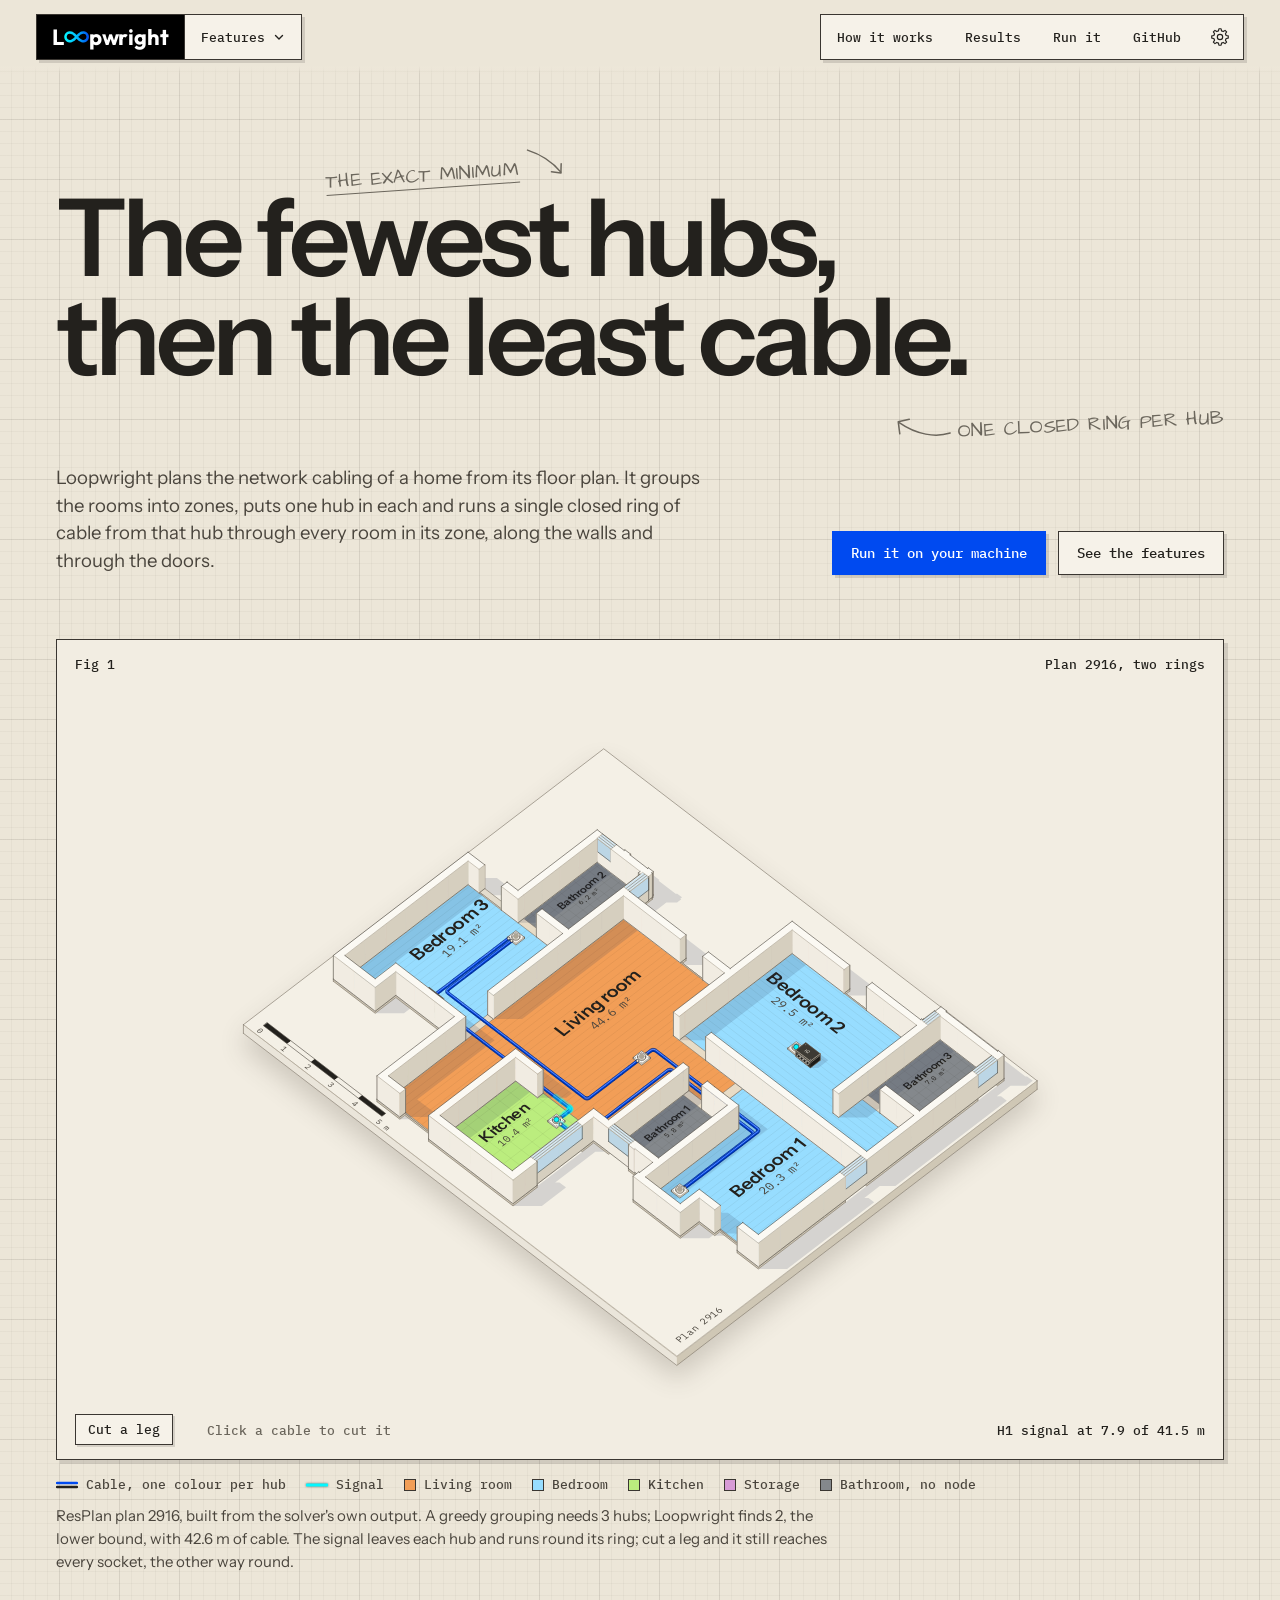
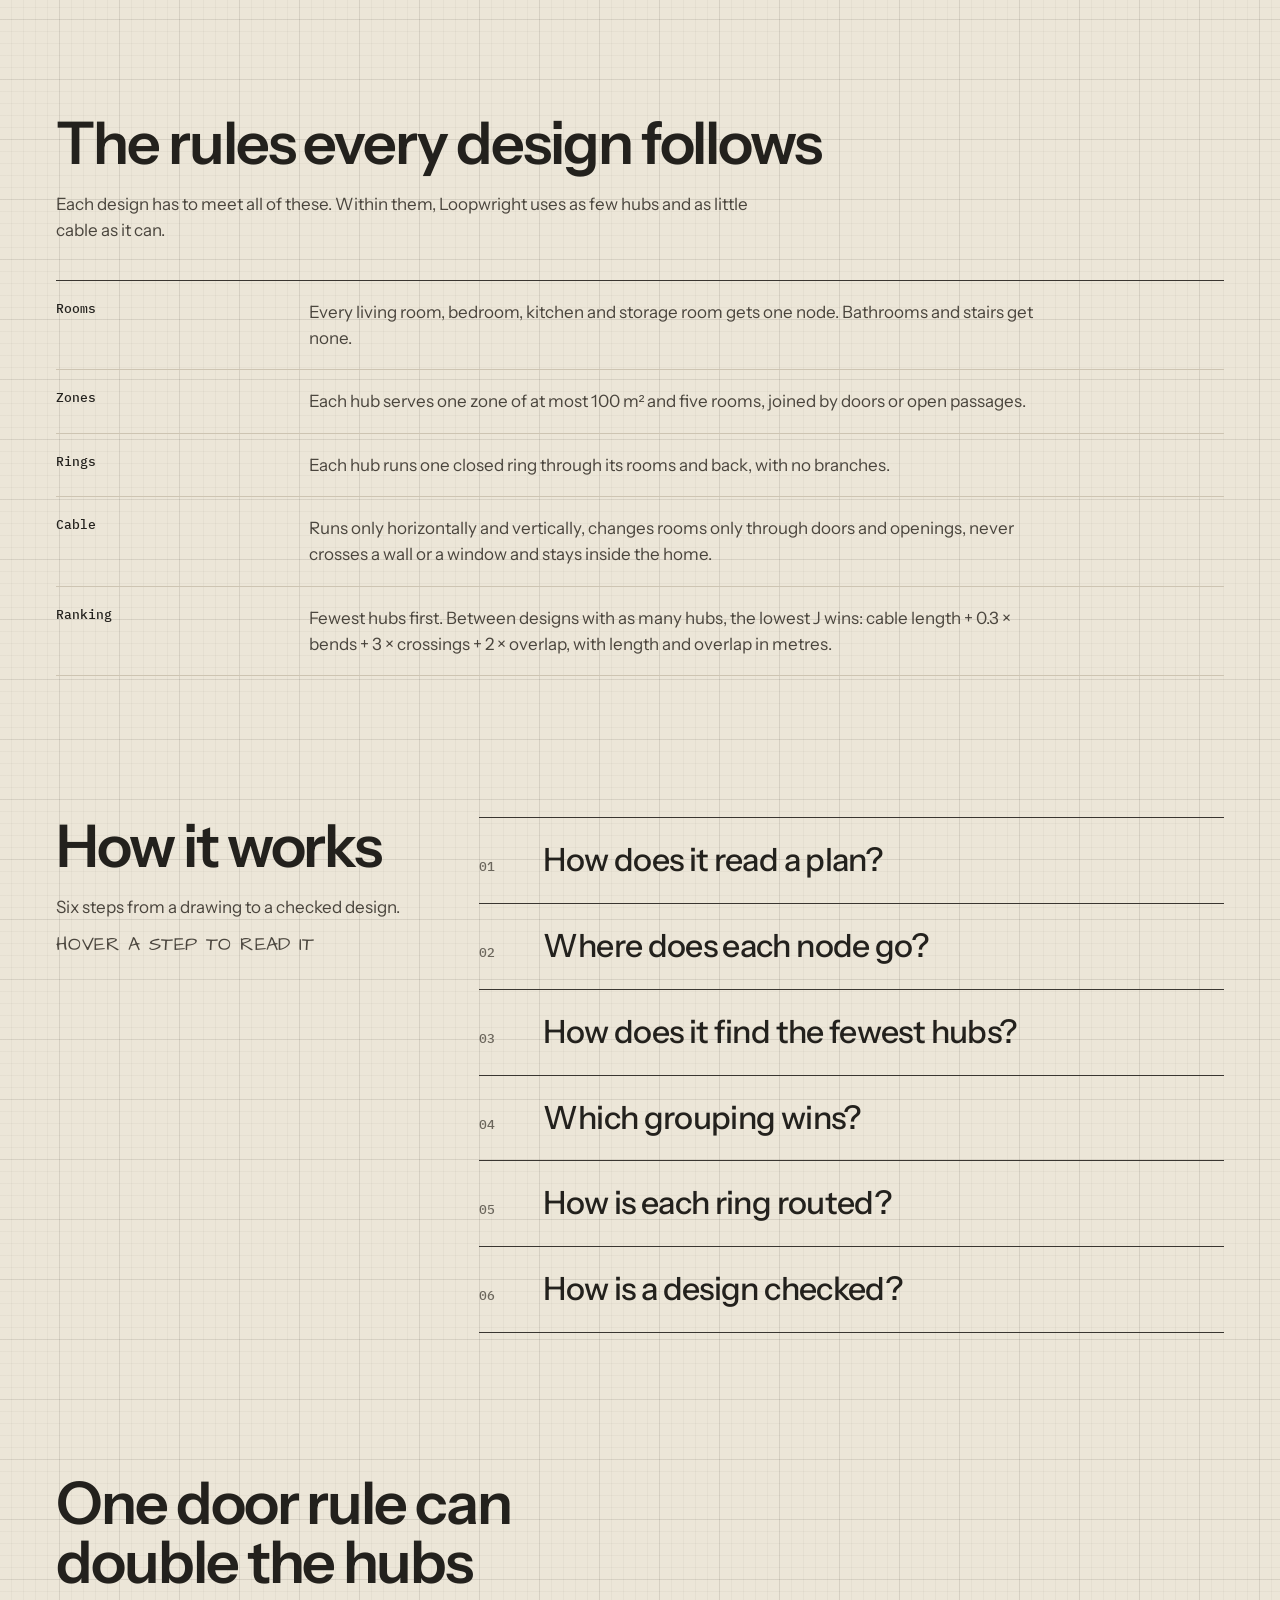
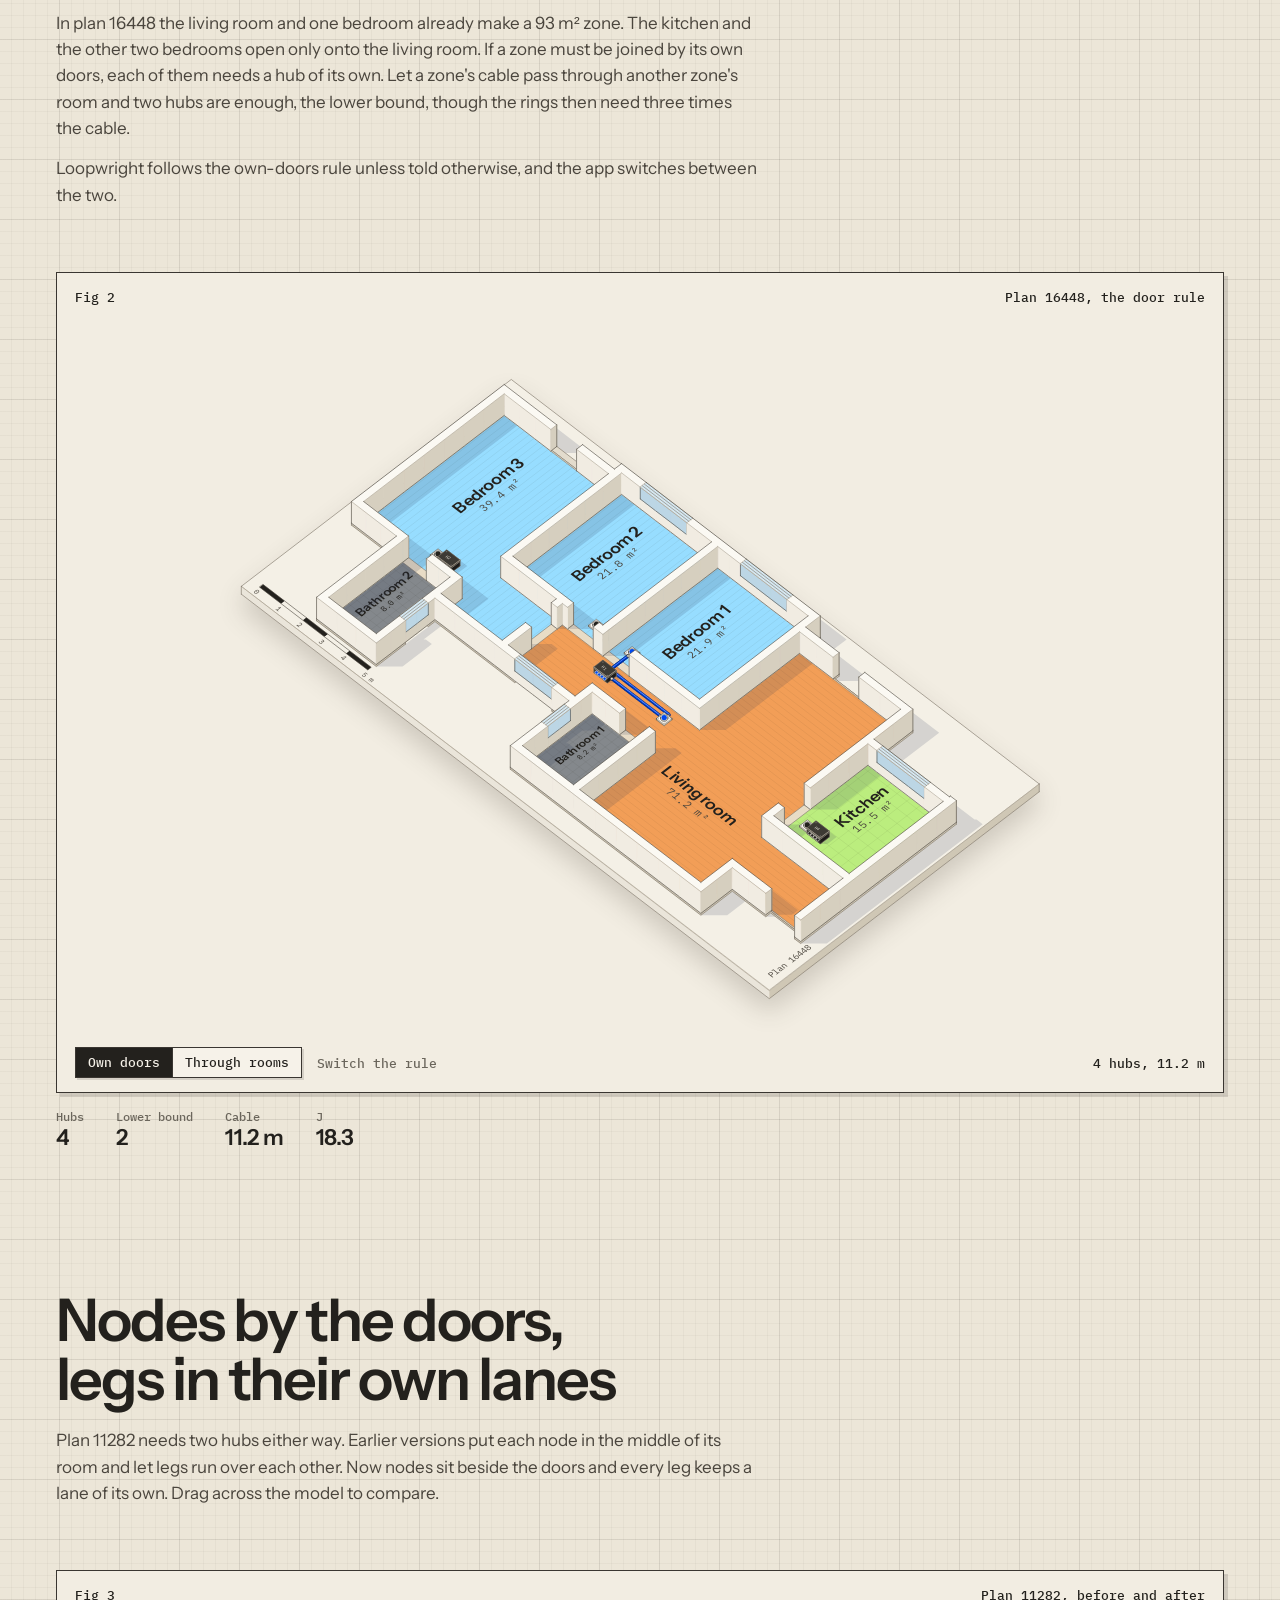
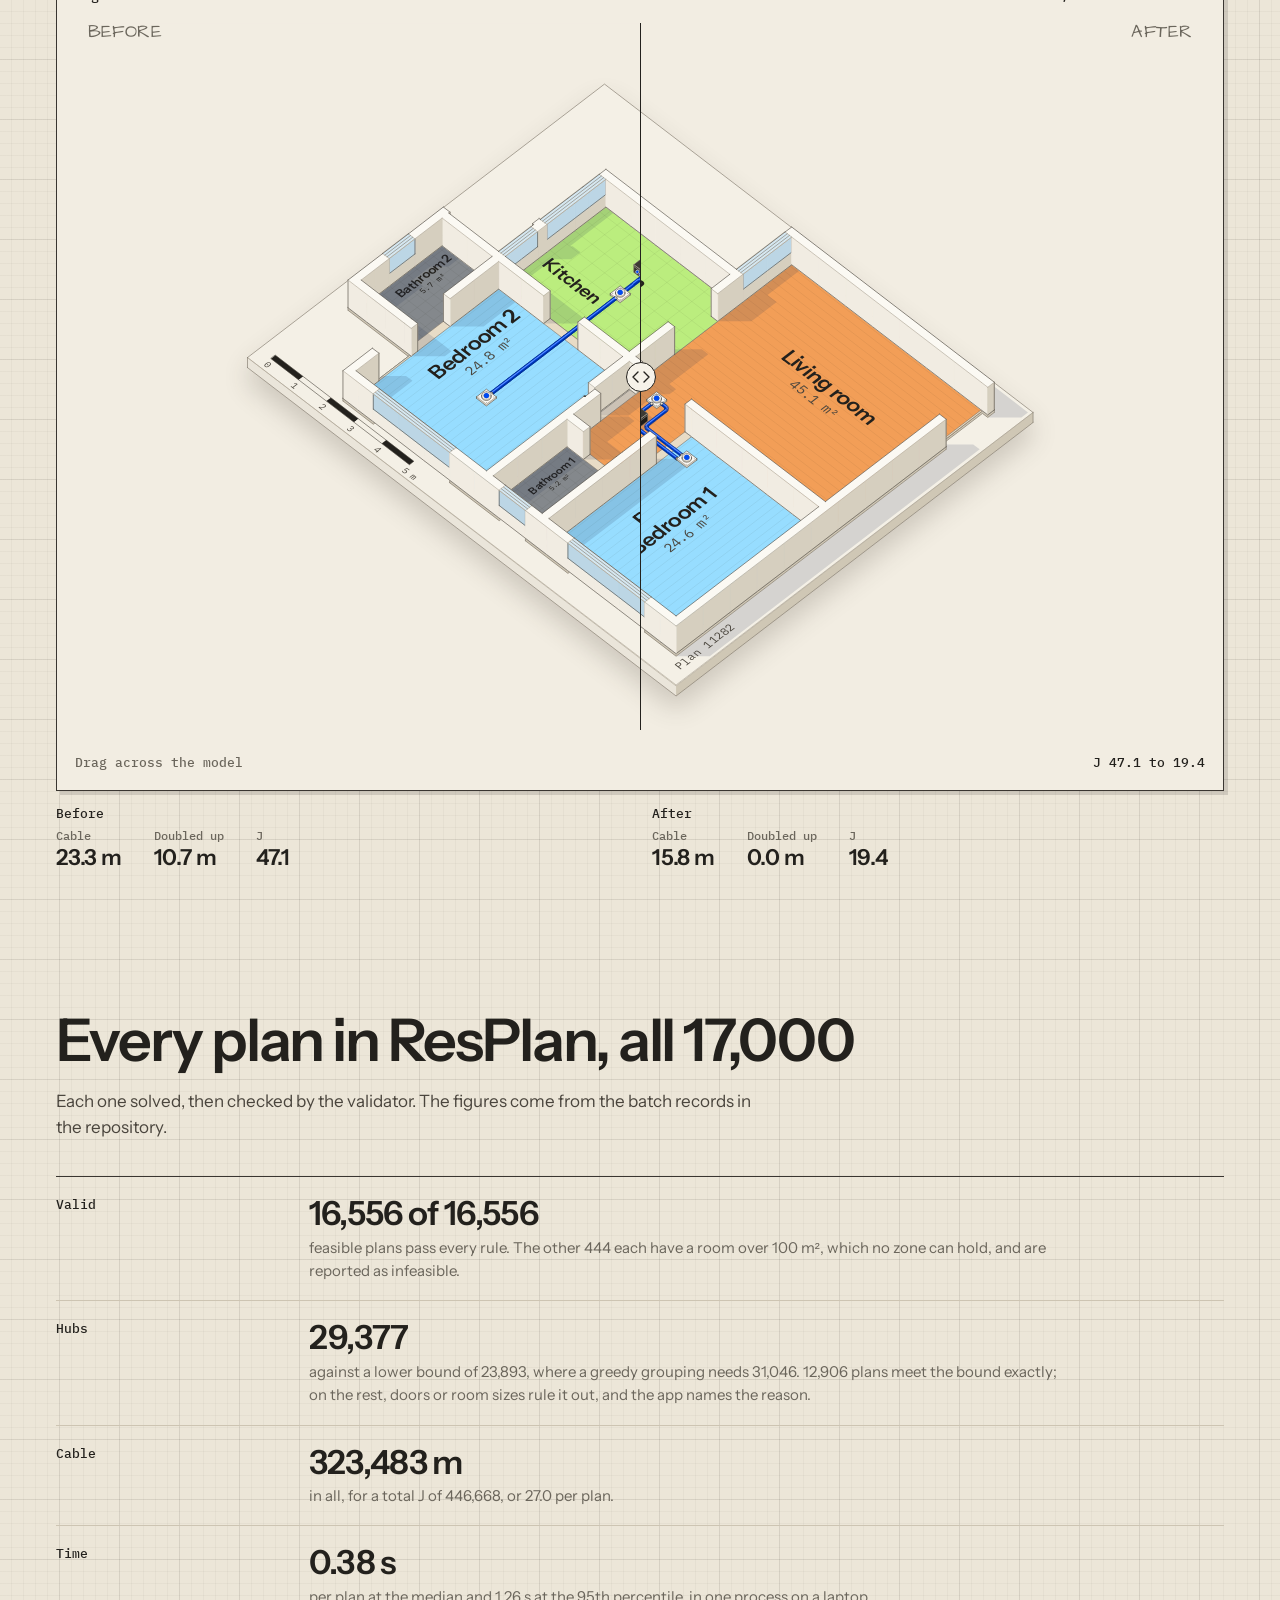
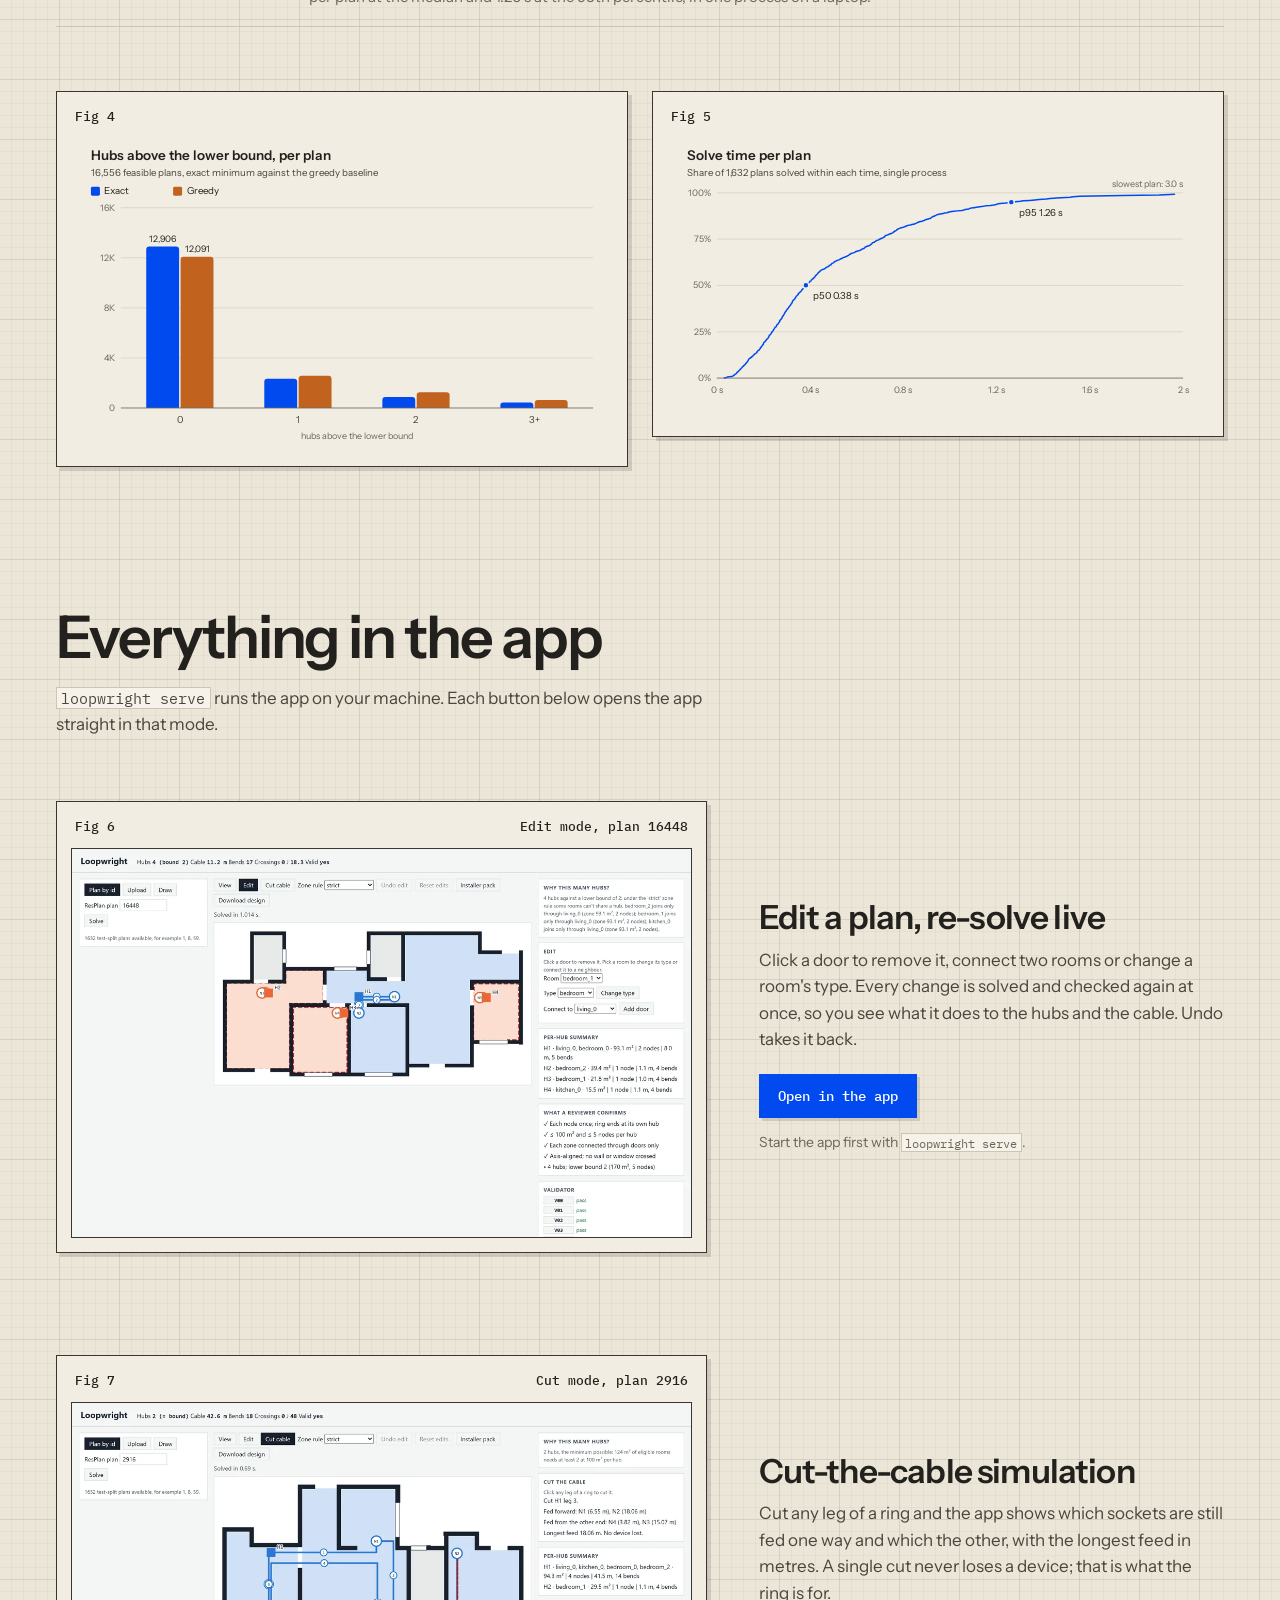
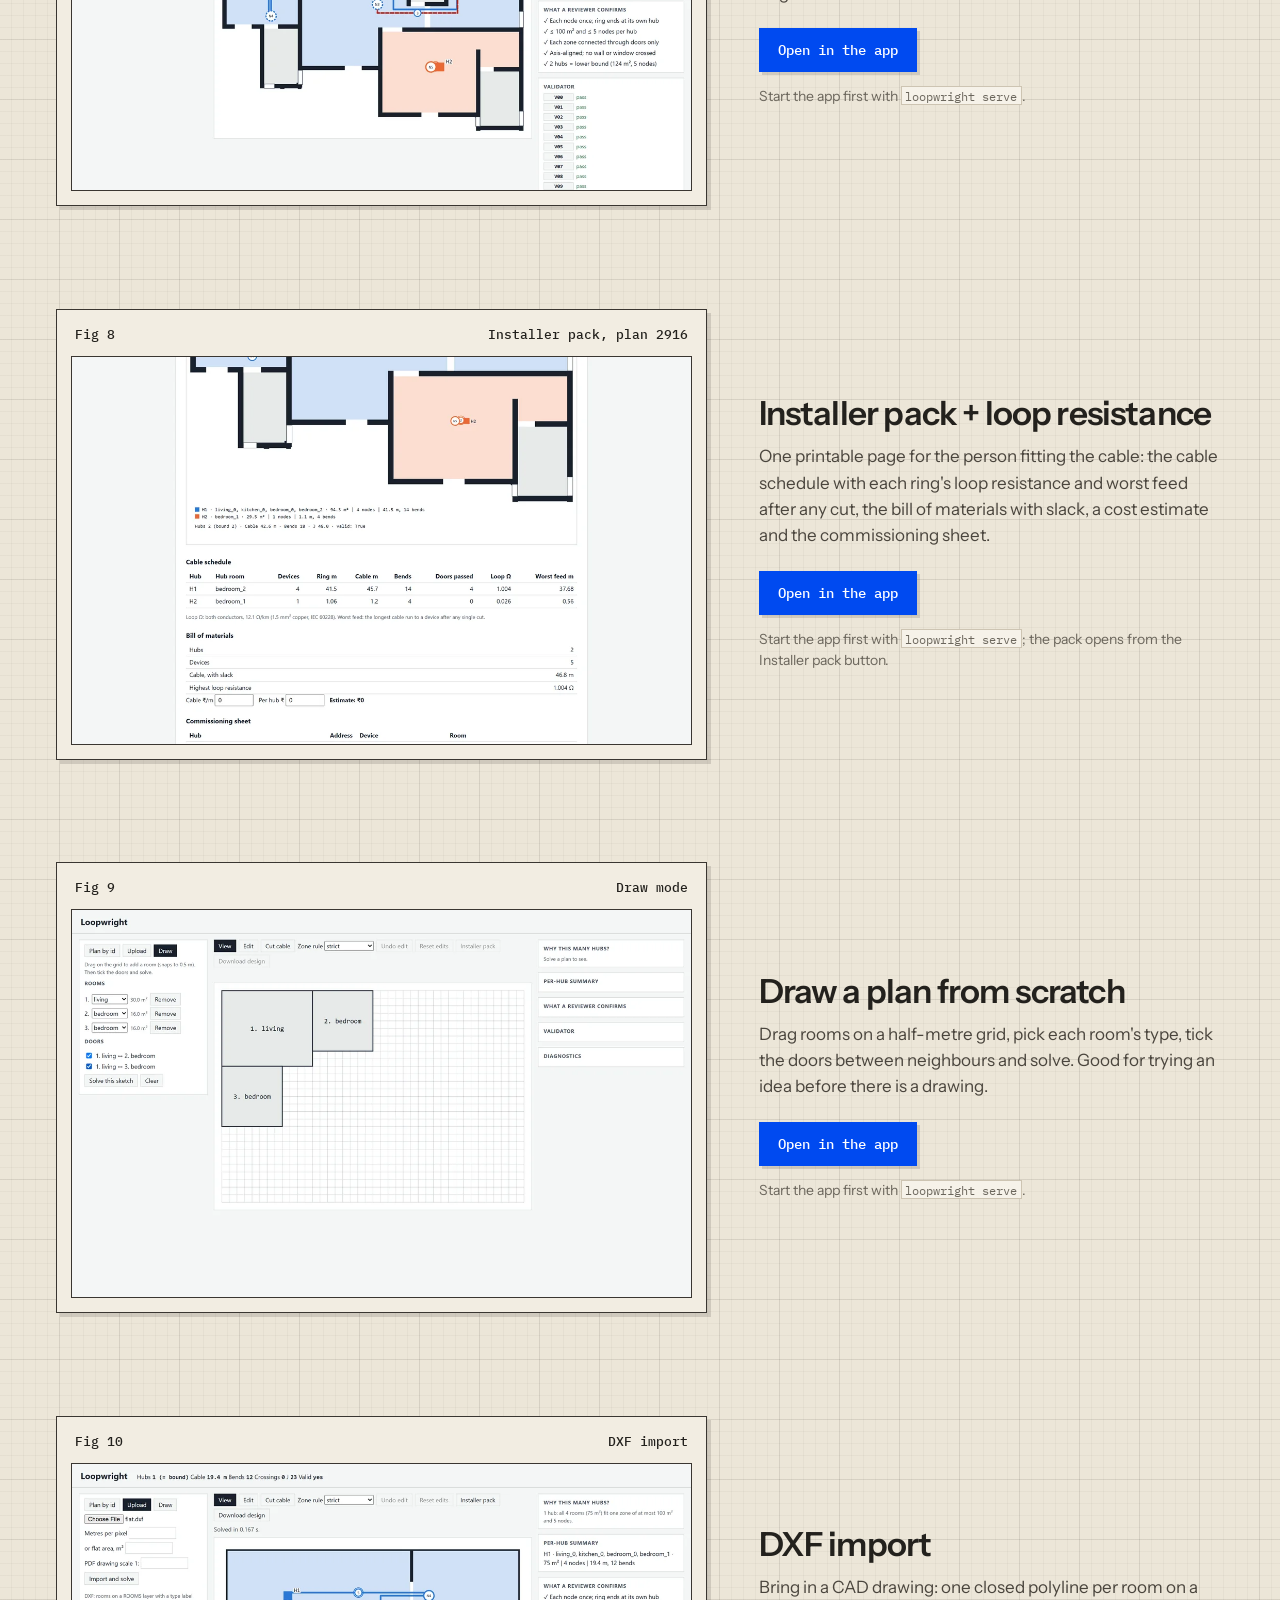
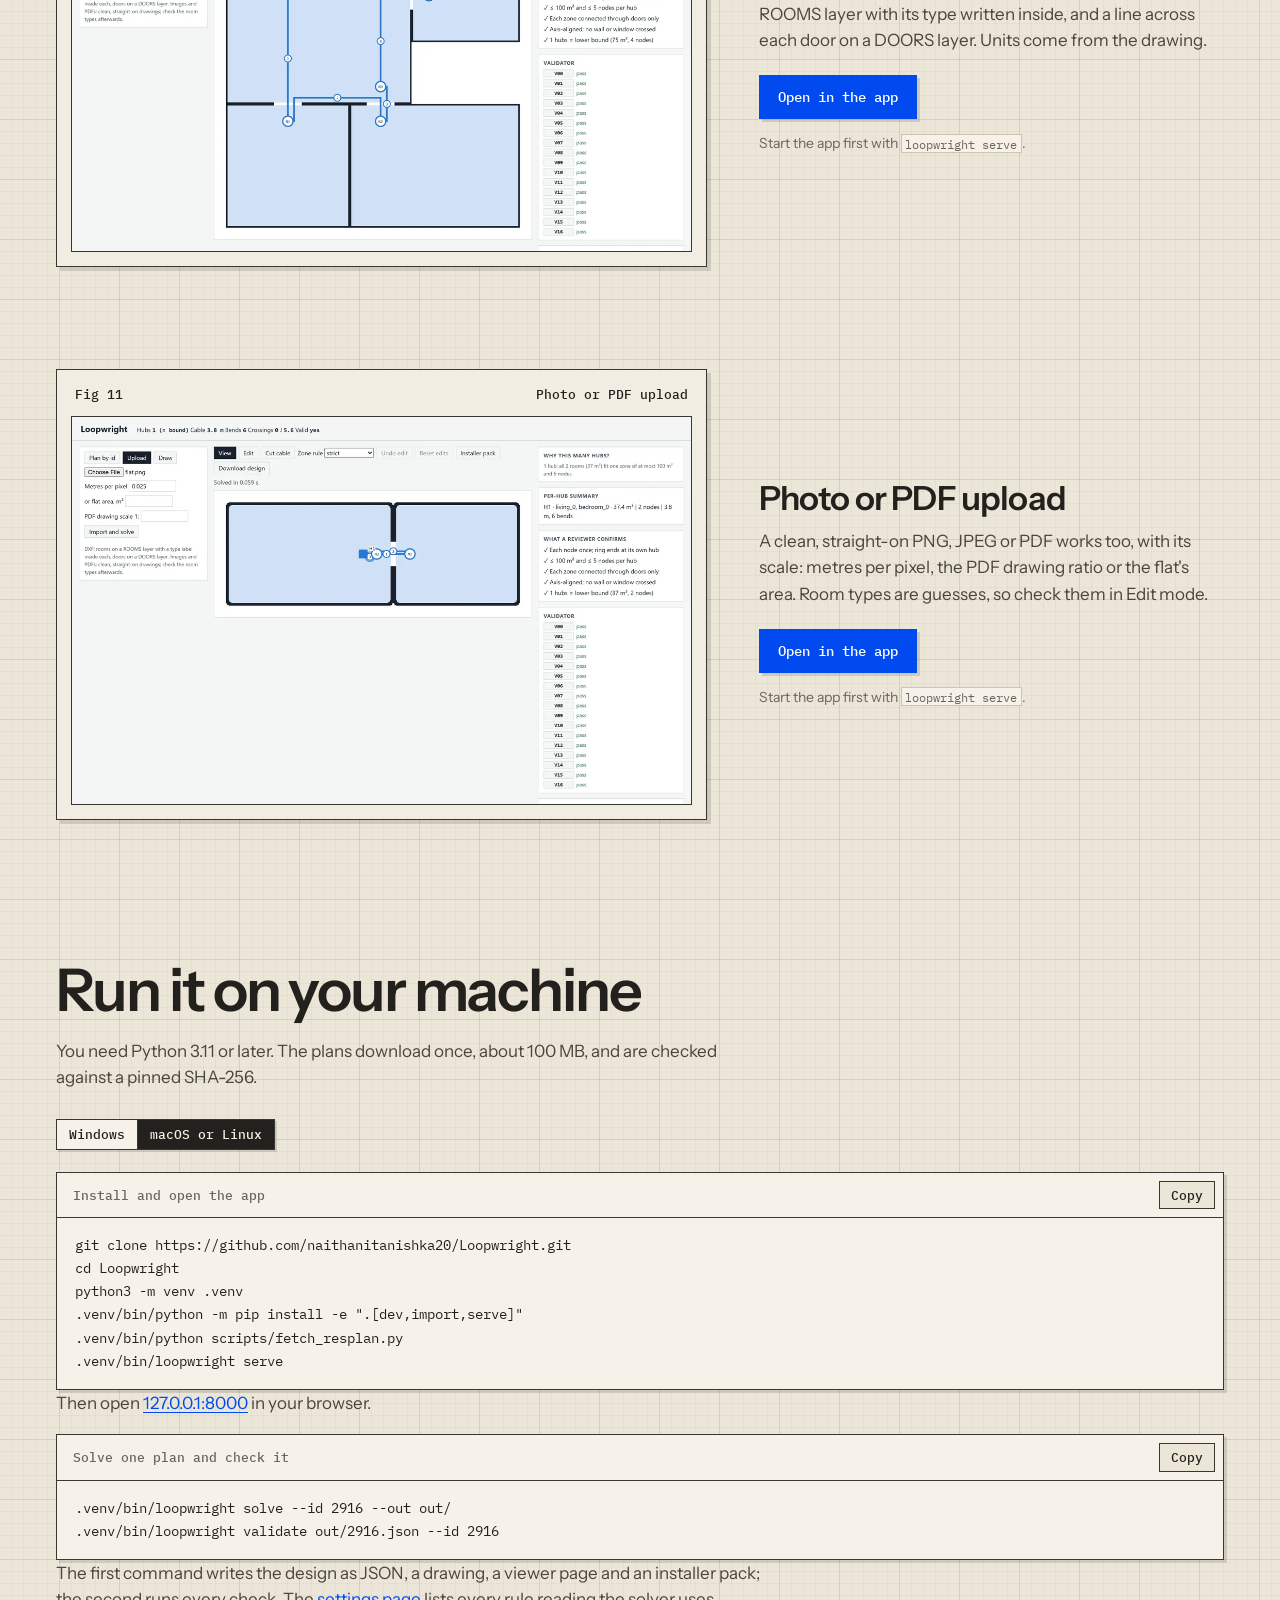
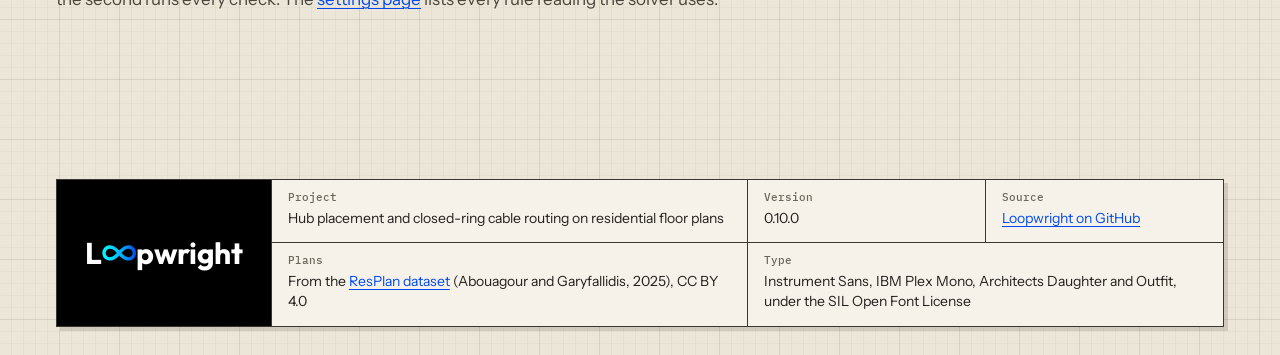
==== commit 4e169abb: "Site redrawn as an installer's working drawing The product site moves from black to drafting paper w" ====
--- a/site/index.html
+++ b/site/index.html
@@ -5,7 +5,7 @@
 <meta name="viewport" content="width=device-width, initial-scale=1">
 <title>Loopwright</title>
 <meta name="description" content="Loopwright plans the network cabling of a home from its floor plan: the fewest hubs, then the least cable, with one closed ring of cable per hub.">
-<meta name="theme-color" content="#000000">
+<meta name="theme-color" content="#ece6d8">
 <meta property="og:title" content="Loopwright">
 <meta property="og:description" content="The fewest hubs, then the least cable. Hub placement and closed-ring cable routing on residential floor plans.">
 <link rel="icon" href="assets/favicon.svg" type="image/svg+xml">
@@ -19,31 +19,27 @@
 <a class="skip" href="#main">Skip to content</a>
 
 <header class="top">
-  <div class="top-left">
-    <a class="gear" href="settings.html" aria-label="Settings">
-      <svg viewBox="0 0 24 24" aria-hidden="true" focusable="false"><path d="M19.38 10.17 L21.91 10.67 L21.91 13.33 L19.38 13.83 L18.51 15.92 L19.95 18.07 L18.07 19.95 L15.92 18.51 L13.83 19.38 L13.33 21.91 L10.67 21.91 L10.17 19.38 L8.08 18.51 L5.93 19.95 L4.05 18.07 L5.49 15.92 L4.62 13.83 L2.09 13.33 L2.09 10.67 L4.62 10.17 L5.49 8.08 L4.05 5.93 L5.93 4.05 L8.08 5.49 L10.17 4.62 L10.67 2.09 L13.33 2.09 L13.83 4.62 L15.92 5.49 L18.07 4.05 L19.95 5.93 L18.51 8.08Z" fill="none" stroke="currentColor" stroke-width="1.4" stroke-linejoin="round"/><circle cx="12" cy="12" r="3.2" fill="none" stroke="currentColor" stroke-width="1.4"/></svg>
-    </a>
-    <a class="home" href="index.html" aria-label="Loopwright home">
-      <svg class="loop" viewBox="0 0 1152 520" aria-hidden="true" focusable="false"><defs><linearGradient id="loop-gradient-top" gradientUnits="userSpaceOnUse" x1="10" y1="0" x2="1136" y2="0"><stop offset="0" stop-color="#05F7FF"/><stop offset=".5" stop-color="#01BFFF"/><stop offset="1" stop-color="#004AF0"/></linearGradient></defs><path d="M573.0 265.0C556.2 283.2 540.1 301.7 522.7 319.5C505.3 337.2 487.9 355.2 468.6 371.6C449.3 387.9 429.3 404.3 407.0 417.6C384.6 430.8 360.6 443.8 334.7 451.2C308.9 458.6 280.0 464.5 251.8 462.2C223.6 459.9 191.7 453.0 165.6 437.3C139.6 421.6 111.7 396.7 95.4 368.0C79.0 339.3 67.5 299.3 67.5 265.0C67.5 230.7 79.0 190.7 95.4 162.0C111.7 133.3 139.6 108.4 165.6 92.7C191.7 77.0 223.6 70.1 251.8 67.8C280.0 65.5 308.9 71.4 334.7 78.8C360.6 86.2 384.6 99.2 407.0 112.4C429.3 125.7 449.3 142.1 468.6 158.4C487.9 174.8 505.3 192.8 522.7 210.5C540.1 228.3 556.2 246.8 573.0 265.0C589.8 283.2 605.9 301.7 623.3 319.5C640.7 337.2 658.1 355.2 677.4 371.6C696.7 387.9 716.7 404.3 739.0 417.6C761.4 430.8 785.4 443.8 811.3 451.2C837.1 458.6 866.0 464.5 894.2 462.2C922.4 459.9 954.3 453.0 980.4 437.3C1006.4 421.6 1034.3 396.7 1050.6 368.0C1067.0 339.3 1078.5 299.3 1078.5 265.0C1078.5 230.7 1067.0 190.7 1050.6 162.0C1034.3 133.3 1006.4 108.4 980.4 92.7C954.3 77.0 922.4 70.1 894.2 67.8C866.0 65.5 837.1 71.4 811.3 78.8C785.4 86.2 761.4 99.2 739.0 112.4C716.7 125.7 696.7 142.1 677.4 158.4C658.1 174.8 640.7 192.8 623.3 210.5C605.9 228.3 589.8 246.8 573.0 265.0Z" stroke="url(#loop-gradient-top)" stroke-width="115"/></svg>
-    </a>
-  </div>
-  <nav aria-label="Sections">
+  <div class="pane brand">
+    <a class="logo" href="index.html" aria-label="Loopwright home"><span class="wm" aria-hidden="true">L<svg class="loop" viewBox="0 0 1152 520" focusable="false"><defs><linearGradient id="loop-gradient-top" gradientUnits="userSpaceOnUse" x1="10" y1="0" x2="1136" y2="0"><stop offset="0" stop-color="#05F7FF"/><stop offset=".5" stop-color="#01BFFF"/><stop offset="1" stop-color="#004AF0"/></linearGradient></defs><path d="M573.0 265.0C556.2 283.2 540.1 301.7 522.7 319.5C505.3 337.2 487.9 355.2 468.6 371.6C449.3 387.9 429.3 404.3 407.0 417.6C384.6 430.8 360.6 443.8 334.7 451.2C308.9 458.6 280.0 464.5 251.8 462.2C223.6 459.9 191.7 453.0 165.6 437.3C139.6 421.6 111.7 396.7 95.4 368.0C79.0 339.3 67.5 299.3 67.5 265.0C67.5 230.7 79.0 190.7 95.4 162.0C111.7 133.3 139.6 108.4 165.6 92.7C191.7 77.0 223.6 70.1 251.8 67.8C280.0 65.5 308.9 71.4 334.7 78.8C360.6 86.2 384.6 99.2 407.0 112.4C429.3 125.7 449.3 142.1 468.6 158.4C487.9 174.8 505.3 192.8 522.7 210.5C540.1 228.3 556.2 246.8 573.0 265.0C589.8 283.2 605.9 301.7 623.3 319.5C640.7 337.2 658.1 355.2 677.4 371.6C696.7 387.9 716.7 404.3 739.0 417.6C761.4 430.8 785.4 443.8 811.3 451.2C837.1 458.6 866.0 464.5 894.2 462.2C922.4 459.9 954.3 453.0 980.4 437.3C1006.4 421.6 1034.3 396.7 1050.6 368.0C1067.0 339.3 1078.5 299.3 1078.5 265.0C1078.5 230.7 1067.0 190.7 1050.6 162.0C1034.3 133.3 1006.4 108.4 980.4 92.7C954.3 77.0 922.4 70.1 894.2 67.8C866.0 65.5 837.1 71.4 811.3 78.8C785.4 86.2 761.4 99.2 739.0 112.4C716.7 125.7 696.7 142.1 677.4 158.4C658.1 174.8 640.7 192.8 623.3 210.5C605.9 228.3 589.8 246.8 573.0 265.0Z" pathLength="1" stroke="url(#loop-gradient-top)" stroke-width="115"/></svg>pwright</span></a>
     <div class="menu">
       <a class="menu-fallback" href="index.html#features">Features</a>
       <button class="menu-button" type="button" aria-expanded="false" aria-controls="features-menu">Features <svg viewBox="0 0 12 12" aria-hidden="true" focusable="false"><path d="M2.5 4.5 6 8l3.5-3.5" fill="none" stroke="currentColor" stroke-width="1.4" stroke-linecap="round" stroke-linejoin="round"/></svg></button>
       <ul class="menu-list" id="features-menu" hidden>
-        <li><a href="index.html#edit"><span class="num">01</span>Edit a plan, re-solve live</a></li>
-        <li><a href="index.html#cut"><span class="num">02</span>Cut-the-cable simulation</a></li>
-        <li><a href="index.html#installer"><span class="num">03</span>Installer pack + loop resistance</a></li>
-        <li><a href="index.html#draw"><span class="num">04</span>Draw a plan from scratch</a></li>
-        <li><a href="index.html#dxf"><span class="num">05</span>DXF import</a></li>
-        <li><a href="index.html#upload"><span class="num">06</span>Photo or PDF upload</a></li>
+        <li><a href="index.html#edit">Edit a plan, re-solve live</a></li>
+        <li><a href="index.html#cut">Cut-the-cable simulation</a></li>
+        <li><a href="index.html#installer">Installer pack + loop resistance</a></li>
+        <li><a href="index.html#draw">Draw a plan from scratch</a></li>
+        <li><a href="index.html#dxf">DXF import</a></li>
+        <li><a href="index.html#upload">Photo or PDF upload</a></li>
       </ul>
     </div>
+  </div>
+  <nav class="pane links" aria-label="Sections">
     <a class="section-link" href="index.html#how">How it works</a>
     <a class="section-link" href="index.html#results">Results</a>
     <a class="section-link" href="index.html#run">Run it</a>
-    <a href="https://github.com/naithanitanishka20/Loopwright">GitHub</a>
+    <a class="github" href="https://github.com/naithanitanishka20/Loopwright">GitHub</a>
+    <a class="gear" href="settings.html" aria-label="Settings"><svg viewBox="0 0 24 24" aria-hidden="true" focusable="false"><path d="M19.38 10.17 L21.91 10.67 L21.91 13.33 L19.38 13.83 L18.51 15.92 L19.95 18.07 L18.07 19.95 L15.92 18.51 L13.83 19.38 L13.33 21.91 L10.67 21.91 L10.17 19.38 L8.08 18.51 L5.93 19.95 L4.05 18.07 L5.49 15.92 L4.62 13.83 L2.09 13.33 L2.09 10.67 L4.62 10.17 L5.49 8.08 L4.05 5.93 L5.93 4.05 L8.08 5.49 L10.17 4.62 L10.67 2.09 L13.33 2.09 L13.83 4.62 L15.92 5.49 L18.07 4.05 L19.95 5.93 L18.51 8.08Z" fill="none" stroke="currentColor" stroke-width="1.4" stroke-linejoin="round"/><circle cx="12" cy="12" r="3.2" fill="none" stroke="currentColor" stroke-width="1.4"/></svg></a>
   </nav>
 </header>
 
@@ -51,26 +47,25 @@
 
 <section class="hero" id="top">
   <div class="hero-head">
-    <div class="hero-name">
-      <h1 class="wordmark"><span class="sr">Loopwright</span><span class="wm" aria-hidden="true">L<svg class="loop" viewBox="0 0 1152 520" focusable="false"><defs><linearGradient id="loop-gradient-hero" gradientUnits="userSpaceOnUse" x1="10" y1="0" x2="1136" y2="0"><stop offset="0" stop-color="#05F7FF"/><stop offset=".5" stop-color="#01BFFF"/><stop offset="1" stop-color="#004AF0"/></linearGradient></defs><path d="M573.0 265.0C556.2 283.2 540.1 301.7 522.7 319.5C505.3 337.2 487.9 355.2 468.6 371.6C449.3 387.9 429.3 404.3 407.0 417.6C384.6 430.8 360.6 443.8 334.7 451.2C308.9 458.6 280.0 464.5 251.8 462.2C223.6 459.9 191.7 453.0 165.6 437.3C139.6 421.6 111.7 396.7 95.4 368.0C79.0 339.3 67.5 299.3 67.5 265.0C67.5 230.7 79.0 190.7 95.4 162.0C111.7 133.3 139.6 108.4 165.6 92.7C191.7 77.0 223.6 70.1 251.8 67.8C280.0 65.5 308.9 71.4 334.7 78.8C360.6 86.2 384.6 99.2 407.0 112.4C429.3 125.7 449.3 142.1 468.6 158.4C487.9 174.8 505.3 192.8 522.7 210.5C540.1 228.3 556.2 246.8 573.0 265.0C589.8 283.2 605.9 301.7 623.3 319.5C640.7 337.2 658.1 355.2 677.4 371.6C696.7 387.9 716.7 404.3 739.0 417.6C761.4 430.8 785.4 443.8 811.3 451.2C837.1 458.6 866.0 464.5 894.2 462.2C922.4 459.9 954.3 453.0 980.4 437.3C1006.4 421.6 1034.3 396.7 1050.6 368.0C1067.0 339.3 1078.5 299.3 1078.5 265.0C1078.5 230.7 1067.0 190.7 1050.6 162.0C1034.3 133.3 1006.4 108.4 980.4 92.7C954.3 77.0 922.4 70.1 894.2 67.8C866.0 65.5 837.1 71.4 811.3 78.8C785.4 86.2 761.4 99.2 739.0 112.4C716.7 125.7 696.7 142.1 677.4 158.4C658.1 174.8 640.7 192.8 623.3 210.5C605.9 228.3 589.8 246.8 573.0 265.0Z" pathLength="1" stroke="url(#loop-gradient-hero)" stroke-width="115"/></svg>pwright</span></h1>
-      <p class="tagline">The fewest hubs, then the least cable.</p>
-    </div>
-    <div class="hero-copy">
-      <p class="lede">Loopwright plans the network cabling of a home from its floor plan. It groups the rooms into zones, puts one hub in each and runs a single closed ring of cable from that hub through every room in its zone, along the walls and through the doors.</p>
-      <p class="actions"><a class="button primary" href="#run">Run it on your machine</a><a class="button" href="#features">See the features</a></p>
-    </div>
+    <h1 class="claim">The fewest hubs, <span class="line">then the least cable.</span></h1>
+    <p class="hand hand-min" aria-hidden="true"><span>the exact minimum</span><svg class="scribble" viewBox="0 0 70 40" focusable="false"><path d="M6 6c10 4 24 12 34 26"/><path d="M30 31l10 2 1-10"/></svg></p>
+    <p class="hand hand-ring" aria-hidden="true"><svg class="scribble" viewBox="0 0 70 40" focusable="false"><path d="M66 30C50 34 30 30 12 16"/><path d="M12 28 11 15l12-2"/></svg><span>one closed ring per hub</span></p>
+  </div>
+  <div class="hero-copy">
+    <p class="lede">Loopwright plans the network cabling of a home from its floor plan. It groups the rooms into zones, puts one hub in each and runs a single closed ring of cable from that hub through every room in its zone, along the walls and through the doors.</p>
+    <p class="actions"><a class="button primary" href="#run">Run it on your machine</a><a class="button" href="#features">See the features</a></p>
   </div>
 
   <figure class="plate-figure" id="fig-1">
     <div class="plate has-control">
       <div class="corners" aria-hidden="true"><span data-corner="fig">Fig 1</span><span data-corner="title">Plan 2916, two rings</span><span data-corner="hint">Click a cable to cut it</span><span data-corner="readout" data-readout>H1 ring, <span data-fig="hero.length_m">42.6</span> m</span></div>
       <div class="stage" id="model" tabindex="0" role="group" aria-label="Scale model of plan 2916. Left and right arrows pick a cable leg, Enter cuts or rejoins it, Escape rejoins every leg." aria-describedby="fig-1-caption">
-        <div class="drawing" data-drawing="hero"><img src="assets/hero.svg" width="1000" height="640" alt="A scale model of plan 2916 on a baseboard: walls, doors and windows, two hubs, five floor sockets and the cable of each ring."></div>
+        <div class="drawing" data-drawing="hero"><img src="assets/hero.svg" width="1000" height="640" alt="A scale model of plan 2916 on a plinth: walls, doors and windows, rooms coloured and named by type, two hubs, five floor sockets and the cable of each ring."></div>
       </div>
       <button class="plate-control" type="button" aria-pressed="false" data-cut>Cut a leg</button>
     </div>
     <figcaption class="legend">
-      <span class="keys"><span class="key"><svg class="swatch" viewBox="0 0 18 10" aria-hidden="true"><path d="M1 3.5h16M1 6.5h16"/></svg>Cable on the floor</span><span class="key"><svg class="swatch" data-mark="signal" viewBox="0 0 18 10" aria-hidden="true"><path d="M1 5h16"/></svg>Signal</span><span class="key"><svg class="swatch" data-mark="zone" viewBox="0 0 18 10" aria-hidden="true"><path d="M1 1h16v8H1Z"/></svg>A hub's zone</span></span>
+      <span class="keys"><span class="key"><svg class="swatch" data-mark="cable" viewBox="0 0 22 10" aria-hidden="true"><path d="M1 3h20"/><path d="M1 7h20"/></svg>Cable, one colour per hub</span><span class="key"><svg class="swatch" data-mark="signal" viewBox="0 0 22 10" aria-hidden="true"><path d="M1 5h20"/></svg>Signal</span><span class="key"><i class="chip" data-type="living"></i>Living room</span><span class="key"><i class="chip" data-type="bedroom"></i>Bedroom</span><span class="key"><i class="chip" data-type="kitchen"></i>Kitchen</span><span class="key"><i class="chip" data-type="storage"></i>Storage</span><span class="key"><i class="chip" data-type="bathroom"></i>Bathroom, no node</span></span>
       <span class="caption" id="fig-1-caption">ResPlan plan <span data-fig="hero.plan">2916</span>, built from the solver's own output. A greedy grouping needs <span data-fig="hero.greedy">3</span> hubs; Loopwright finds <span data-fig="hero.hubs">2</span>, the lower bound, with <span data-fig="hero.length_m">42.6</span> m of cable. The signal leaves each hub and runs round its ring; cut a leg and it still reaches every socket, the other way round.</span>
     </figcaption>
   </figure>
@@ -89,15 +84,19 @@
   </dl>
 </section>
 
-<section class="section" id="how" aria-labelledby="how-title">
-  <h2 id="how-title">How it works</h2>
-  <ol class="steps">
-    <li><h3>Read the plan</h3><p>Rooms, walls, doors and windows come from the ResPlan geometry, healed so every wall closes and every door sits in a wall.</p></li>
-    <li><h3>Place a node in each room</h3><p>Each node goes by its room's doors and at least half a metre from any wall, so cable reaches it on short legs.</p></li>
-    <li><h3>Find the fewest hubs</h3><p>An exact search over every way of grouping the rooms into zones finds the smallest number of hubs the rules allow.</p></li>
-    <li><h3>Keep the cheapest grouping</h3><p>Among the groupings with that many hubs, the one whose rings need the least cable wins.</p></li>
-    <li><h3>Route every ring</h3><p>Each ring runs on a grid along the walls and through the doors, with every bend counted. Later legs keep out of lanes cable already uses.</p></li>
-    <li><h3>Check the result</h3><p>A separate validator rebuilds the plan from the raw data and checks 17 rules, V00 to V16. It imports nothing from the solver.</p></li>
+<section class="section how-it-works" id="how" aria-labelledby="how-title">
+  <div class="how-head">
+    <h2 id="how-title">How it works</h2>
+    <p>Six steps from a drawing to a checked design.</p>
+    <p class="hand hand-how" aria-hidden="true"><span class="on-hover">hover a step to read it</span><span class="on-touch">tap a step to read it</span></p>
+  </div>
+  <ol class="asks">
+    <li class="ask"><h3><button class="ask-q" type="button" aria-expanded="false" aria-controls="ask-1"><span class="n">01</span><span class="q">How does it read a plan?</span></button></h3><div class="ask-a" id="ask-1"><div><p>Rooms, walls, doors and windows come from the ResPlan geometry, healed so every wall closes and every door sits in a wall.</p></div></div></li>
+    <li class="ask"><h3><button class="ask-q" type="button" aria-expanded="false" aria-controls="ask-2"><span class="n">02</span><span class="q">Where does each node go?</span></button></h3><div class="ask-a" id="ask-2"><div><p>Beside its room's doors and at least half a metre from any wall, so cable reaches it on short legs.</p></div></div></li>
+    <li class="ask"><h3><button class="ask-q" type="button" aria-expanded="false" aria-controls="ask-3"><span class="n">03</span><span class="q">How does it find the fewest hubs?</span></button></h3><div class="ask-a" id="ask-3"><div><p>An exact search over every way of grouping the rooms into zones finds the smallest number of hubs the rules allow.</p></div></div></li>
+    <li class="ask"><h3><button class="ask-q" type="button" aria-expanded="false" aria-controls="ask-4"><span class="n">04</span><span class="q">Which grouping wins?</span></button></h3><div class="ask-a" id="ask-4"><div><p>Among the groupings with that many hubs, the one whose rings need the least cable.</p></div></div></li>
+    <li class="ask"><h3><button class="ask-q" type="button" aria-expanded="false" aria-controls="ask-5"><span class="n">05</span><span class="q">How is each ring routed?</span></button></h3><div class="ask-a" id="ask-5"><div><p>On a grid along the walls and through the doors, with every bend counted. Later legs keep out of lanes cable already uses.</p></div></div></li>
+    <li class="ask"><h3><button class="ask-q" type="button" aria-expanded="false" aria-controls="ask-6"><span class="n">06</span><span class="q">How is a design checked?</span></button></h3><div class="ask-a" id="ask-6"><div><p>A separate validator rebuilds the plan from the raw data and checks 17 rules, V00 to V16. It imports nothing from the solver.</p></div></div></li>
   </ol>
 </section>
 
@@ -191,7 +190,7 @@
 
 <section class="section" id="features" aria-labelledby="features-title">
   <h2 id="features-title">Everything in the app</h2>
-  <p><code>loopwright serve</code> opens a local app in the browser. Nothing leaves your machine. Each button below opens the app straight in that mode once it is running.</p>
+  <p><code>loopwright serve</code> runs the app on your machine. Each button below opens the app straight in that mode.</p>
   <div class="feature-list">
     <article class="feature" id="edit" aria-labelledby="edit-title">
       <figure class="plate-figure">
@@ -203,7 +202,7 @@
         <h3 id="edit-title">Edit a plan, re-solve live</h3>
         <p>Click a door to remove it, connect two rooms or change a room's type. Every change is solved and checked again at once, so you see what it does to the hubs and the cable. Undo takes it back.</p>
         <a class="button primary" href="http://127.0.0.1:8000/#edit">Open in the app</a>
-        <span class="note">Start the app first with <code>loopwright serve</code>.</span>
+        <span class="note" data-local>Start the app first with <code>loopwright serve</code>.</span>
       </div>
     </article>
     <article class="feature" id="cut" aria-labelledby="cut-title">
@@ -216,7 +215,7 @@
         <h3 id="cut-title">Cut-the-cable simulation</h3>
         <p>Cut any leg of a ring and the app shows which sockets are still fed one way and which the other, with the longest feed in metres. A single cut never loses a device; that is what the ring is for.</p>
         <a class="button primary" href="http://127.0.0.1:8000/#cut">Open in the app</a>
-        <span class="note">Start the app first with <code>loopwright serve</code>.</span>
+        <span class="note" data-local>Start the app first with <code>loopwright serve</code>.</span>
       </div>
     </article>
     <article class="feature" id="installer" aria-labelledby="installer-title">
@@ -229,7 +228,7 @@
         <h3 id="installer-title">Installer pack + loop resistance</h3>
         <p>One printable page for the person fitting the cable: the cable schedule with each ring's loop resistance and worst feed after any cut, the bill of materials with slack, a cost estimate and the commissioning sheet.</p>
         <a class="button primary" href="http://127.0.0.1:8000/#installer">Open in the app</a>
-        <span class="note">Start the app first with <code>loopwright serve</code>; the pack opens from the Installer pack button.</span>
+        <span class="note" data-local>Start the app first with <code>loopwright serve</code>; the pack opens from the Installer pack button.</span>
       </div>
     </article>
     <article class="feature" id="draw" aria-labelledby="draw-title">
@@ -242,7 +241,7 @@
         <h3 id="draw-title">Draw a plan from scratch</h3>
         <p>Drag rooms on a half-metre grid, pick each room's type, tick the doors between neighbours and solve. Good for trying an idea before there is a drawing.</p>
         <a class="button primary" href="http://127.0.0.1:8000/#draw">Open in the app</a>
-        <span class="note">Start the app first with <code>loopwright serve</code>.</span>
+        <span class="note" data-local>Start the app first with <code>loopwright serve</code>.</span>
       </div>
     </article>
     <article class="feature" id="dxf" aria-labelledby="dxf-title">
@@ -255,7 +254,7 @@
         <h3 id="dxf-title">DXF import</h3>
         <p>Bring in a CAD drawing: one closed polyline per room on a ROOMS layer with its type written inside, and a line across each door on a DOORS layer. Units come from the drawing.</p>
         <a class="button primary" href="http://127.0.0.1:8000/#dxf">Open in the app</a>
-        <span class="note">Start the app first with <code>loopwright serve</code>.</span>
+        <span class="note" data-local>Start the app first with <code>loopwright serve</code>.</span>
       </div>
     </article>
     <article class="feature" id="upload" aria-labelledby="upload-title">
@@ -268,7 +267,7 @@
         <h3 id="upload-title">Photo or PDF upload</h3>
         <p>A clean, straight-on PNG, JPEG or PDF works too, with its scale: metres per pixel, the PDF drawing ratio or the flat's area. Room types are guesses, so check them in Edit mode.</p>
         <a class="button primary" href="http://127.0.0.1:8000/#upload">Open in the app</a>
-        <span class="note">Start the app first with <code>loopwright serve</code>.</span>
+        <span class="note" data-local>Start the app first with <code>loopwright serve</code>.</span>
       </div>
     </article>
   </div>
@@ -308,8 +307,16 @@
 </main>
 
 <footer class="foot">
-  <p>Floor plans from the <a href="https://github.com/m-agour/ResPlan">ResPlan dataset</a> (Abouagour and Garyfallidis, 2025), CC BY 4.0. Set in Outfit, under the SIL Open Font License.</p>
-  <p><a href="https://github.com/naithanitanishka20/Loopwright">Loopwright on GitHub</a>, version <span data-num="version">0.9.0</span>. <a href="settings.html">Settings</a>.</p>
+  <div class="titleblock">
+    <a class="logo" href="index.html" aria-label="Loopwright home"><span class="wm" aria-hidden="true">L<svg class="loop" viewBox="0 0 1152 520" focusable="false"><defs><linearGradient id="loop-gradient-foot" gradientUnits="userSpaceOnUse" x1="10" y1="0" x2="1136" y2="0"><stop offset="0" stop-color="#05F7FF"/><stop offset=".5" stop-color="#01BFFF"/><stop offset="1" stop-color="#004AF0"/></linearGradient></defs><path d="M573.0 265.0C556.2 283.2 540.1 301.7 522.7 319.5C505.3 337.2 487.9 355.2 468.6 371.6C449.3 387.9 429.3 404.3 407.0 417.6C384.6 430.8 360.6 443.8 334.7 451.2C308.9 458.6 280.0 464.5 251.8 462.2C223.6 459.9 191.7 453.0 165.6 437.3C139.6 421.6 111.7 396.7 95.4 368.0C79.0 339.3 67.5 299.3 67.5 265.0C67.5 230.7 79.0 190.7 95.4 162.0C111.7 133.3 139.6 108.4 165.6 92.7C191.7 77.0 223.6 70.1 251.8 67.8C280.0 65.5 308.9 71.4 334.7 78.8C360.6 86.2 384.6 99.2 407.0 112.4C429.3 125.7 449.3 142.1 468.6 158.4C487.9 174.8 505.3 192.8 522.7 210.5C540.1 228.3 556.2 246.8 573.0 265.0C589.8 283.2 605.9 301.7 623.3 319.5C640.7 337.2 658.1 355.2 677.4 371.6C696.7 387.9 716.7 404.3 739.0 417.6C761.4 430.8 785.4 443.8 811.3 451.2C837.1 458.6 866.0 464.5 894.2 462.2C922.4 459.9 954.3 453.0 980.4 437.3C1006.4 421.6 1034.3 396.7 1050.6 368.0C1067.0 339.3 1078.5 299.3 1078.5 265.0C1078.5 230.7 1067.0 190.7 1050.6 162.0C1034.3 133.3 1006.4 108.4 980.4 92.7C954.3 77.0 922.4 70.1 894.2 67.8C866.0 65.5 837.1 71.4 811.3 78.8C785.4 86.2 761.4 99.2 739.0 112.4C716.7 125.7 696.7 142.1 677.4 158.4C658.1 174.8 640.7 192.8 623.3 210.5C605.9 228.3 589.8 246.8 573.0 265.0Z" stroke="url(#loop-gradient-foot)" stroke-width="115"/></svg>pwright</span></a>
+    <dl>
+      <div class="cell wide"><dt>Project</dt><dd>Hub placement and closed-ring cable routing on residential floor plans</dd></div>
+      <div class="cell"><dt>Version</dt><dd><span data-num="version">0.10.0</span></dd></div>
+      <div class="cell"><dt>Source</dt><dd><a href="https://github.com/naithanitanishka20/Loopwright">Loopwright on GitHub</a></dd></div>
+      <div class="cell wide"><dt>Plans</dt><dd>From the <a href="https://github.com/m-agour/ResPlan">ResPlan dataset</a> (Abouagour and Garyfallidis, 2025), CC BY 4.0</dd></div>
+      <div class="cell wide"><dt>Type</dt><dd>Instrument Sans, IBM Plex Mono, Architects Daughter and Outfit, under the SIL Open Font License</dd></div>
+    </dl>
+  </div>
 </footer>
 <p class="sr" role="status" id="status"></p>
 </body>
--- a/site/styles.css
+++ b/site/styles.css
@@ -1,32 +1,65 @@
-/* Loopwright product site. Brand from the logo: true black, white type, the cyan-to-blue loop.
-   Figures sit in framed cards with small mono corner labels: figure number, title, a hint and a
-   live readout. Cable colours mean cable; nothing else on the page is tinted. */
-
+/* Loopwright product site: an installer's drawing on paper. Drafting paper with a graph grid, ink
+   linework, the logo's blue for what you can press, pencil notes where a person would mark up a
+   plan, and a title block at the foot. The scale models are styled in figure.css. */
+
+@font-face {
+  font-family: "Instrument Sans";
+  src: url("assets/fonts/InstrumentSans-400-700.woff2") format("woff2");
+  font-weight: 400 700;
+  font-stretch: 75% 100%;
+  font-display: swap;
+}
+@font-face {
+  font-family: "IBM Plex Mono";
+  src: url("assets/fonts/IBMPlexMono-400.woff2") format("woff2");
+  font-weight: 400;
+  font-display: swap;
+}
+@font-face {
+  font-family: "IBM Plex Mono";
+  src: url("assets/fonts/IBMPlexMono-500.woff2") format("woff2");
+  font-weight: 500;
+  font-display: swap;
+}
+@font-face {
+  font-family: "Architects Daughter";
+  src: url("assets/fonts/ArchitectsDaughter-400.woff2") format("woff2");
+  font-weight: 400;
+  font-display: swap;
+}
 @font-face {
   font-family: "Outfit";
-  src: url("assets/fonts/Outfit.ttf") format("truetype");
-  font-weight: 100 900;
-  font-display: block;
+  src: url("assets/fonts/Outfit-700.woff2") format("woff2");
+  font-weight: 700;
+  font-display: swap;
 }
 
 :root {
-  --black: #000000;
-  --white: #ffffff;
-  --ink: #c9d1da;
-  --graphite: #9aa5b1;
-  --muted: #747c87;
-  --frame: #2a2f36;
-  --line: #1b1f25;
-  --card: #050506;
+  --paper: #ece6d8;
+  --sheet: #f6f2e9;
+  --panel: #f2ede2;
+  --ink: #23211d;
+  --ink-2: #4a453d;
+  --graphite: #6b665c;
+  --rule: #cdc4b2;
+  --line: #3a3631;
+  --lift: rgba(35, 33, 29, 0.14);
+  --blue: #004af0;
+  --blue-deep: #0038b8;
   --cyan: #05f7ff;
-  --azure: #01bfff;
-  --blue: #004af0;
-  --sky: #6a7dff;
-  --gutter: clamp(16px, 4vw, 48px);
-  --wide: 1200px;
-  --measure: 62ch;
-  --mono: ui-monospace, "Cascadia Mono", "SF Mono", Menlo, Consolas, monospace;
-  color-scheme: dark;
+  --red: #d23b2a;
+  --living: #f29e57;
+  --bedroom: #97ddff;
+  --kitchen: #bbed7e;
+  --storage: #d79bd6;
+  --bathroom: #84888c;
+  --sans: "Instrument Sans", "Helvetica Neue", Arial, sans-serif;
+  --mono: "IBM Plex Mono", ui-monospace, "Cascadia Mono", Consolas, monospace;
+  --hand: "Architects Daughter", "Segoe Print", "Bradley Hand", cursive;
+  --gutter: clamp(16px, 3.2vw, 36px);
+  --max: 1240px;
+  --pane-h: 46px;
+  color-scheme: light;
 }
 
 *,
@@ -35,80 +68,78 @@
   box-sizing: border-box;
 }
 
+[hidden] {
+  display: none !important;
+}
+
 html {
-  background: var(--black);
-  color: var(--ink);
-  font: 400 1.125rem/1.6 "Outfit", system-ui, sans-serif;
+  background: var(--paper);
+  scroll-padding-top: 84px;
   -webkit-text-size-adjust: 100%;
-  scroll-behavior: smooth;
-  scroll-padding-top: 24px;
 }
 
 body {
   margin: 0;
-  background: var(--black);
+  color: var(--ink);
+  font: 400 17px/1.55 var(--sans);
+  background-color: var(--paper);
+  background-image:
+    linear-gradient(rgba(35, 33, 29, 0.075) 1px, transparent 1px),
+    linear-gradient(90deg, rgba(35, 33, 29, 0.075) 1px, transparent 1px),
+    linear-gradient(rgba(35, 33, 29, 0.035) 1px, transparent 1px),
+    linear-gradient(90deg, rgba(35, 33, 29, 0.035) 1px, transparent 1px);
+  background-size: 60px 60px, 60px 60px, 12px 12px, 12px 12px;
+  background-position: -1px -1px;
+  -webkit-font-smoothing: antialiased;
+  text-rendering: optimizeLegibility;
   overflow-x: hidden;
+}
+
+img,
+svg {
+  max-width: 100%;
+}
+
+a {
+  color: var(--blue);
+  text-decoration-thickness: 1px;
+  text-underline-offset: 0.18em;
+}
+
+a:hover {
+  color: var(--blue-deep);
+}
+
+:focus-visible {
+  outline: 2px solid var(--blue);
+  outline-offset: 2px;
+}
+
+::selection {
+  background: var(--cyan);
+  color: var(--ink);
+}
+
+code {
+  font-family: var(--mono);
+  font-size: 0.88em;
+}
+
+p code,
+.note code {
+  padding: 0.05em 0.3em;
+  border: 1px solid var(--rule);
+  background: var(--sheet);
+  white-space: nowrap;
 }
 
 h1,
 h2,
 h3 {
-  margin: 0;
-  color: var(--white);
-  font-weight: 700;
-  line-height: 1.08;
-  letter-spacing: -0.02em;
+  font-family: var(--sans);
+  font-weight: 600;
+  color: var(--ink);
   text-wrap: balance;
-}
-
-h2 {
-  font-size: clamp(2rem, 1.25rem + 2.6vw, 3.25rem);
-  max-width: 22ch;
-}
-
-h3 {
-  font-size: 1.25rem;
-  font-weight: 600;
-  line-height: 1.3;
-  letter-spacing: -0.01em;
-}
-
-p {
-  margin: 0;
-  max-width: var(--measure);
-  text-wrap: pretty;
-}
-
-a {
-  color: var(--azure);
-  text-underline-offset: 0.18em;
-  text-decoration-thickness: 1px;
-}
-
-a:hover {
-  color: var(--white);
-}
-
-:focus-visible {
-  outline: 2px solid var(--azure);
-  outline-offset: 3px;
-  border-radius: 4px;
-}
-
-::selection {
-  background: var(--azure);
-  color: var(--black);
-}
-
-code,
-pre {
-  font-family: var(--mono);
-}
-
-p code,
-.how code,
-.note code {
-  white-space: nowrap;
 }
 
 .sr {
@@ -125,173 +156,78 @@
   position: absolute;
   left: var(--gutter);
   top: -100px;
+  z-index: 40;
   padding: 10px 16px;
-  background: var(--white);
-  color: var(--black);
-  font-weight: 600;
-  border-radius: 6px;
-  z-index: 20;
+  border: 1px solid var(--line);
+  background: var(--sheet);
+  color: var(--ink);
+  font: 500 14px/1 var(--mono);
 }
 
 .skip:focus {
   top: 12px;
 }
 
-/* Header: settings and the loop at the left, the sections and the features menu at the right */
+/* Header: the logo plate and the features menu in one pane, the section links and the settings
+   gear in the other, the gear in its corner */
 
 .top {
-  position: relative;
-  z-index: 10;
+  position: sticky;
+  top: 0;
+  z-index: 30;
+  display: flex;
+  justify-content: space-between;
+  align-items: flex-start;
+  gap: 12px;
+  padding: 14px var(--gutter) 0;
+  background: linear-gradient(to bottom, var(--paper) calc(14px + var(--pane-h) + 6px), rgba(236, 230, 216, 0));
+  padding-bottom: 14px;
+  pointer-events: none;
+}
+
+.top > * {
+  pointer-events: auto;
+}
+
+.pane {
+  display: flex;
+  align-items: stretch;
+  height: var(--pane-h);
+  border: 1px solid var(--line);
+  background: var(--sheet);
+  box-shadow: 3px 3px 0 var(--lift);
+}
+
+.pane > * + * {
+  border-left: 1px solid var(--line);
+}
+
+.logo {
   display: flex;
   align-items: center;
-  justify-content: space-between;
-  gap: 24px;
-  max-width: var(--wide);
-  margin: 0 auto;
-  padding: 18px var(--gutter);
-}
-
-.top-left {
-  display: flex;
-  align-items: center;
-  gap: 14px;
-}
-
-.gear {
-  display: grid;
-  place-items: center;
-  width: 40px;
-  height: 40px;
-  border: 1px solid var(--frame);
-  border-radius: 50%;
-  color: var(--graphite);
-  transition: color 0.2s ease, border-color 0.2s ease;
-}
-
-.gear:hover,
-.gear[aria-current="page"] {
-  color: var(--white);
-  border-color: var(--graphite);
-}
-
-.gear svg {
-  width: 20px;
-  height: 20px;
-  transition: transform 0.6s cubic-bezier(0.32, 0.72, 0, 1);
-}
-
-.gear:hover svg {
-  transform: rotate(60deg);
-}
-
-.home {
-  display: block;
-  padding: 6px 0;
-}
-
-.home .loop {
-  display: block;
-  width: 46px;
-  height: auto;
-}
-
-.top nav {
-  display: flex;
-  flex-wrap: wrap;
-  align-items: center;
-  justify-content: flex-end;
-  gap: 6px clamp(16px, 2.6vw, 30px);
-  font-size: 1rem;
-}
-
-.top nav > a {
-  color: var(--graphite);
+  padding: 0 16px 0 15px;
+  background: #000;
+  color: #fff;
   text-decoration: none;
 }
 
-.top nav > a:hover {
-  color: var(--white);
-}
-
-.menu {
-  position: relative;
-}
-
-.menu-button {
+.logo:hover {
+  color: #fff;
+}
+
+.wm {
   display: inline-flex;
   align-items: center;
-  gap: 8px;
-  min-height: 40px;
-  padding: 0 16px;
-  border: 1px solid var(--frame);
-  border-radius: 999px;
-  background: none;
-  color: var(--white);
-  font: inherit;
-  font-size: 1rem;
-  font-weight: 500;
-  cursor: pointer;
-}
-
-.menu-button:hover,
-.menu-button[aria-expanded="true"] {
-  border-color: var(--graphite);
-}
-
-.menu-button svg {
-  width: 12px;
-  height: 12px;
-  transition: transform 0.25s ease;
-}
-
-.menu-button[aria-expanded="true"] svg {
-  transform: rotate(180deg);
-}
-
-.menu-list {
-  position: absolute;
-  top: calc(100% + 10px);
-  right: 0;
-  display: grid;
-  gap: 4px;
-  width: min(340px, calc(100vw - 2 * var(--gutter)));
-  margin: 0;
-  padding: 8px;
-  list-style: none;
-  background: var(--card);
-  box-shadow: 0 0 0 1px var(--frame), 0 24px 48px -12px #000;
-}
-
-.menu-list[hidden] {
-  display: none;
-}
-
-.menu-list a {
-  display: flex;
-  align-items: baseline;
-  gap: 12px;
-  padding: 10px 12px;
-  border: 1px solid transparent;
-  color: var(--white);
-  font-weight: 500;
-  text-decoration: none;
-}
-
-.menu-list a:hover,
-.menu-list a:focus-visible {
-  border-color: var(--frame);
-  background: #0c0d10;
-  outline: none;
-}
-
-.menu-list .num {
-  color: var(--muted);
-  font-family: var(--mono);
-  font-size: 0.75rem;
-  font-weight: 400;
-}
-
-/* The loop: the same path in the header and in the wordmark */
+  font: 700 22px/1 "Outfit", var(--sans);
+  letter-spacing: -0.01em;
+  white-space: nowrap;
+}
+
+.wm .loop {
+  width: 1.152em;
+  height: 0.52em;
+  margin: 0 -0.02em 0 0.01em;
+}
 
 .loop path {
   fill: none;
@@ -299,10 +235,10 @@
   stroke-linejoin: round;
 }
 
-.js .wm .loop path {
+.js .top .wm .loop path {
   stroke-dasharray: 1;
   stroke-dashoffset: 1;
-  animation: draw-loop 1.1s cubic-bezier(0.65, 0, 0.35, 1) 0.15s forwards;
+  animation: draw-loop 1.1s cubic-bezier(0.65, 0, 0.35, 1) 0.2s forwards;
 }
 
 @keyframes draw-loop {
@@ -311,207 +247,353 @@
   }
 }
 
-/* Hero */
+.menu {
+  position: relative;
+  display: flex;
+}
+
+.menu-button,
+.menu-fallback,
+.links a {
+  display: flex;
+  align-items: center;
+  gap: 8px;
+  padding: 0 16px;
+  border: 0;
+  background: none;
+  color: var(--ink);
+  font: 500 13px/1 var(--mono);
+  text-decoration: none;
+  white-space: nowrap;
+  cursor: pointer;
+}
+
+.menu-button svg {
+  width: 12px;
+  height: 12px;
+  transition: transform 0.2s ease;
+}
+
+.menu-button[aria-expanded="true"] svg {
+  transform: rotate(180deg);
+}
+
+.menu-button:hover,
+.menu-button[aria-expanded="true"],
+.menu-fallback:hover,
+.links a:hover {
+  background: var(--ink);
+  color: var(--sheet);
+}
+
+.menu-button:focus-visible,
+.menu-fallback:focus-visible,
+.links a:focus-visible,
+.logo:focus-visible {
+  outline-offset: -4px;
+}
+
+.menu-list {
+  position: absolute;
+  top: calc(100% + 9px);
+  left: -1px;
+  min-width: 340px;
+  margin: 0;
+  padding: 6px 0;
+  list-style: none;
+  border: 1px solid var(--line);
+  background: var(--sheet);
+  box-shadow: 4px 4px 0 var(--lift);
+}
+
+.menu-list a {
+  display: block;
+  padding: 11px 18px;
+  color: var(--ink);
+  font: 500 14px/1.3 var(--mono);
+  text-decoration: none;
+}
+
+.menu-list a:hover,
+.menu-list a:focus-visible {
+  outline: none;
+  background: var(--ink);
+  color: var(--sheet);
+}
+
+.gear {
+  justify-content: center;
+  width: var(--pane-h);
+  padding: 0 !important;
+}
+
+.gear svg {
+  width: 20px;
+  height: 20px;
+  transition: transform 0.4s ease;
+}
+
+.gear:hover svg {
+  transform: rotate(60deg);
+}
+
+.gear[aria-current="page"] {
+  background: var(--blue);
+  color: #fff;
+}
+
+/* Hero: the claim, two pencil notes, then the live model */
 
 .hero {
-  max-width: var(--wide);
+  max-width: var(--max);
   margin: 0 auto;
-  padding: clamp(12px, 3vh, 40px) var(--gutter) clamp(48px, 8vh, 96px);
+  padding: clamp(56px, 9vw, 128px) var(--gutter) 0;
 }
 
 .hero-head {
-  display: grid;
-  grid-template-columns: minmax(0, 5fr) minmax(0, 6fr);
+  position: relative;
+}
+
+.claim {
+  max-width: 13ch;
+  margin: 0;
+  font-size: clamp(44px, 8.4vw, 124px);
+  line-height: 0.92;
+  letter-spacing: -0.045em;
+}
+
+.claim .line {
+  display: block;
+}
+
+.hand {
+  margin: 0;
+  color: var(--graphite);
+  font: 400 clamp(16px, 1.5vw, 21px)/1.1 var(--hand);
+  letter-spacing: 0.02em;
+  text-transform: uppercase;
+  pointer-events: none;
+}
+
+.scribble {
+  width: 3.4em;
+  height: 2em;
+  fill: none;
+  stroke: currentColor;
+  stroke-width: 1.6;
+  stroke-linecap: round;
+  stroke-linejoin: round;
+  overflow: visible;
+}
+
+.hero .hand {
+  position: absolute;
+  display: flex;
+  align-items: flex-end;
+  gap: 4px;
+}
+
+.hand-min {
+  top: -2.1em;
+  left: clamp(120px, 21vw, 300px);
+  transform: rotate(-4deg);
+}
+
+.hand-min span {
+  border-bottom: 1.5px solid currentColor;
+  padding-bottom: 2px;
+}
+
+.hand-ring {
+  right: 0;
+  bottom: -2.6em;
+  transform: rotate(-3deg);
+}
+
+.hero-copy {
+  display: grid;
+  grid-template-columns: minmax(0, 7fr) minmax(0, 5fr);
+  gap: clamp(24px, 4vw, 56px);
   align-items: end;
-  gap: clamp(24px, 5vw, 72px);
-}
-
-.hero-name {
-  container-type: inline-size;
-}
-
-.wordmark {
-  font-size: clamp(2.75rem, 1.9rem + 5.2vw, 6rem);
-  font-size: clamp(2.75rem, 18.2cqi, 6rem); /* the whole wordmark fits its column */
-  line-height: 1;
-  letter-spacing: -0.02em;
-  white-space: nowrap;
-}
-
-.wm .loop {
-  width: 1.152em;
-  height: 0.52em;
-  margin-inline-end: -0.02em;
-  vertical-align: -0.01em;
-}
-
-.tagline {
-  margin-top: 0.5em;
-  color: var(--white);
-  font-size: clamp(1.5rem, 1.1rem + 1.3vw, 2.125rem);
-  font-weight: 500;
-  line-height: 1.2;
-  letter-spacing: -0.015em;
+  margin-top: clamp(56px, 6vw, 84px);
 }
 
 .lede {
-  max-width: 48ch;
+  max-width: 58ch;
+  margin: 0;
+  color: var(--ink-2);
+  font-size: clamp(18px, 1.45vw, 21px);
+  line-height: 1.5;
 }
 
 .actions {
   display: flex;
   flex-wrap: wrap;
+  justify-content: flex-end;
   gap: 12px;
-  margin-top: 24px;
+  margin: 0;
 }
 
 .button {
   display: inline-flex;
   align-items: center;
-  min-height: 48px;
-  padding: 0 24px;
-  border: 1px solid var(--frame);
-  border-radius: 999px;
-  background: none;
-  color: var(--white);
-  font: inherit;
-  font-size: 1rem;
-  font-weight: 500;
+  gap: 10px;
+  padding: 14px 18px;
+  border: 1px solid var(--line);
+  background: var(--sheet);
+  color: var(--ink);
+  font: 500 14px/1 var(--mono);
   text-decoration: none;
-  cursor: pointer;
-  transition: border-color 0.2s ease, background-color 0.2s ease, color 0.2s ease;
+  box-shadow: 3px 3px 0 var(--lift);
+  transition: transform 0.12s ease, box-shadow 0.12s ease;
 }
 
 .button:hover {
-  border-color: var(--white);
-  color: var(--white);
+  color: var(--ink);
+  transform: translate(-1px, -1px);
+  box-shadow: 4px 4px 0 var(--lift);
+}
+
+.button:active {
+  transform: translate(2px, 2px);
+  box-shadow: 1px 1px 0 var(--lift);
 }
 
 .button.primary {
-  background: var(--white);
-  border-color: var(--white);
-  color: var(--black);
+  border-color: var(--blue);
+  background: var(--blue);
+  color: #fff;
 }
 
 .button.primary:hover {
-  background: var(--cyan);
-  border-color: var(--cyan);
-  color: var(--black);
-}
-
-/* Figure cards */
+  background: var(--blue-deep);
+  color: #fff;
+}
+
+/* Figure panels: a framed sheet with the figure number, a title, a hint and a live readout */
 
 .plate-figure {
-  margin: 40px 0 0;
+  margin: clamp(40px, 5vw, 64px) 0 0;
 }
 
 .plate {
   position: relative;
-  padding: 56px 24px;
-  background: var(--card);
-  box-shadow: 0 0 0 1px var(--frame);
-}
-
-.corners {
-  position: absolute;
-  inset: 20px 22px;
-  pointer-events: none;
+  padding: 52px clamp(12px, 2.4vw, 32px) 60px;
+  border: 1px solid var(--line);
+  background: var(--panel);
+  box-shadow: 4px 4px 0 var(--lift);
 }
 
 .corners > span {
   position: absolute;
-  color: var(--muted);
-  font-family: var(--mono);
-  font-size: 0.6875rem;
-  line-height: 1;
-  letter-spacing: 0.04em;
-  white-space: nowrap;
-}
-
-.corners [data-corner="fig"] {
-  top: 0;
-  left: 0;
-  color: var(--ink);
-}
-
-.corners [data-corner="title"] {
-  top: 0;
-  right: 0;
-  text-transform: uppercase;
-  letter-spacing: 0.1em;
-}
-
-.corners [data-corner="hint"] {
-  bottom: 0;
-  left: 0;
-  text-transform: uppercase;
-  letter-spacing: 0.1em;
-}
-
-.corners [data-corner="readout"] {
-  right: 0;
-  bottom: 0;
-  color: var(--ink);
-  font-variant-numeric: tabular-nums;
-}
-
-.has-control .corners [data-corner="hint"] {
-  left: 132px;
+  color: var(--graphite);
+  font: 500 12.5px/1.25 var(--mono);
+  pointer-events: none;
+}
+
+.corners > [data-corner="fig"] {
+  top: 17px;
+  left: 18px;
+  color: var(--ink);
+}
+
+.corners > [data-corner="title"] {
+  top: 17px;
+  right: 18px;
+  color: var(--ink);
+  text-align: right;
+}
+
+.corners > [data-corner="hint"] {
+  bottom: 20px;
+  left: 18px;
+}
+
+.corners > [data-corner="readout"] {
+  bottom: 20px;
+  right: 18px;
+  color: var(--ink);
+  text-align: right;
+}
+
+.plate.has-control .corners > [data-corner="hint"],
+.plate.has-switch .corners > [data-corner="hint"] {
+  left: 150px;
+}
+
+.plate.has-switch .corners > [data-corner="hint"] {
+  left: 260px;
 }
 
 .plate-control {
   position: absolute;
   left: 18px;
-  bottom: 13px;
-  display: inline-flex;
-  align-items: center;
-  gap: 8px;
-  min-height: 30px;
-  padding: 0 14px;
-  border: 1px solid var(--frame);
-  border-radius: 999px;
-  background: var(--card);
-  color: var(--white);
-  font-family: var(--mono);
-  font-size: 0.6875rem;
-  letter-spacing: 0.1em;
-  text-transform: uppercase;
+  bottom: 14px;
+  padding: 8px 12px;
+  border: 1px solid var(--line);
+  background: var(--sheet);
+  color: var(--ink);
+  font: 500 13px/1 var(--mono);
   cursor: pointer;
-}
-
-.plate-control::before {
-  content: "";
-  width: 6px;
-  height: 6px;
-  border-radius: 50%;
-  background: var(--muted);
-}
-
-.plate-control[aria-pressed="true"]::before {
-  background: var(--cyan);
-  box-shadow: 0 0 8px var(--cyan);
+  box-shadow: 2px 2px 0 var(--lift);
 }
 
 .plate-control:hover {
-  border-color: var(--graphite);
+  background: var(--ink);
+  color: var(--sheet);
+}
+
+.plate-control[aria-pressed="true"] {
+  border-color: var(--red);
+  color: var(--red);
+}
+
+.plate-control[aria-pressed="true"]:hover {
+  background: var(--red);
+  color: #fff;
+}
+
+.stage {
+  outline: none;
+}
+
+.stage:focus-visible {
+  outline: 2px solid var(--blue);
+  outline-offset: 6px;
+}
+
+.drawing svg,
+.drawing img,
+.chart svg,
+.chart img {
+  display: block;
+  width: 100%;
+  height: auto;
+}
+
+.js .stage .drawing img {
+  visibility: hidden;
+  animation: reveal 0s 3s forwards;
+}
+
+@keyframes reveal {
+  to {
+    visibility: visible;
+  }
 }
 
 .legend {
   display: grid;
-  gap: 8px;
-  margin-top: 14px;
-  color: var(--muted);
-  font-size: 0.9375rem;
-  line-height: 1.55;
+  gap: 10px;
+  margin-top: 16px;
 }
 
 .keys {
   display: flex;
   flex-wrap: wrap;
-  gap: 6px 20px;
-  font-family: var(--mono);
-  font-size: 0.75rem;
-  letter-spacing: 0.02em;
+  gap: 8px 20px;
+  color: var(--ink-2);
+  font: 500 12.5px/1.4 var(--mono);
 }
 
 .key {
@@ -521,190 +603,269 @@
 }
 
 .swatch {
-  width: 18px;
+  width: 22px;
   height: 10px;
-  flex: none;
-  overflow: visible;
-}
-
-.swatch path {
   fill: none;
-  stroke: var(--graphite);
-  stroke-width: 1;
-  stroke-linejoin: round;
+  stroke-width: 2.4;
   stroke-linecap: round;
 }
 
-.swatch[data-mark="signal"] path {
+.swatch[data-mark="cable"] path:first-child {
+  stroke: var(--blue);
+}
+
+.swatch[data-mark="cable"] path:last-child {
+  stroke: var(--ink);
+}
+
+.swatch[data-mark="signal"] {
   stroke: var(--cyan);
-  stroke-width: 2;
-}
-
-.swatch[data-mark="zone"] path {
-  fill: color-mix(in srgb, var(--cyan) 14%, transparent);
-  stroke: none;
-}
+  stroke-width: 3;
+  filter: drop-shadow(0 0 1px rgba(35, 33, 29, 0.6));
+}
+
+.chip {
+  width: 12px;
+  height: 12px;
+  border: 1px solid var(--line);
+  background: var(--paper);
+}
+
+.chip[data-type="living"] { background: var(--living); }
+.chip[data-type="bedroom"] { background: var(--bedroom); }
+.chip[data-type="kitchen"] { background: var(--kitchen); }
+.chip[data-type="storage"] { background: var(--storage); }
+.chip[data-type="bathroom"] { background: var(--bathroom); }
 
 .caption {
   max-width: 78ch;
-}
-
-.stage {
-  position: relative;
-  touch-action: pan-y;
-}
-
-.stage:focus-visible {
-  outline: 1px solid var(--muted);
-  outline-offset: 6px;
-}
-
-.drawing svg,
-.drawing img {
-  display: block;
-  width: 100%;
-  height: auto;
-}
-
-.js .stage .drawing img {
-  visibility: hidden;
-  animation: reveal 0s 3s forwards;
-}
-
-@keyframes reveal {
-  to {
-    visibility: visible;
-  }
+  color: var(--ink-2);
+  font-size: 15px;
+  line-height: 1.55;
 }
 
 /* Sections */
 
 .section {
-  max-width: var(--wide);
+  max-width: var(--max);
   margin: 0 auto;
-  padding: clamp(56px, 9vh, 112px) var(--gutter);
-}
-
-.section > p {
-  margin-top: 20px;
+  padding: clamp(80px, 11vw, 150px) var(--gutter) 0;
+}
+
+.section > h2,
+.how-head h2 {
+  max-width: 20ch;
+  margin: 0 0 18px;
+  font-size: clamp(32px, 4.6vw, 62px);
+  line-height: 1;
+  letter-spacing: -0.035em;
+}
+
+.section > p,
+.how-head p {
+  max-width: 64ch;
+  margin: 0 0 14px;
+  color: var(--ink-2);
 }
 
 .spec {
-  margin: 44px 0 0;
-  padding: 0;
+  margin: 36px 0 0;
+  border-top: 1px solid var(--line);
 }
 
 .spec > div {
   display: grid;
-  grid-template-columns: minmax(8rem, 13rem) minmax(0, 1fr);
+  grid-template-columns: minmax(120px, 2fr) minmax(0, 8fr);
   gap: 24px;
-  padding: 22px 0;
-  border-top: 1px solid var(--line);
-}
-
-.spec > div:last-child {
-  border-bottom: 1px solid var(--line);
+  padding: 18px 0;
+  border-bottom: 1px solid var(--rule);
 }
 
 .spec dt {
-  color: var(--white);
+  color: var(--ink);
+  font: 500 13px/1.6 var(--mono);
+}
+
+.spec dd {
+  max-width: 68ch;
+  margin: 0;
+  color: var(--ink-2);
+}
+
+.results-list dd {
+  display: grid;
+  gap: 4px;
+}
+
+.results-list strong {
+  color: var(--ink);
+  font-size: clamp(26px, 2.6vw, 34px);
   font-weight: 600;
-}
-
-.spec dd {
-  margin: 0;
-  max-width: var(--measure);
-}
-
-.steps {
-  display: grid;
-  grid-template-columns: repeat(3, minmax(0, 1fr));
-  gap: 48px clamp(32px, 4vw, 56px);
-  margin: 52px 0 0;
+  line-height: 1.1;
+  letter-spacing: -0.02em;
+}
+
+.note {
+  color: var(--graphite);
+  font-size: 15px;
+}
+
+/* How it works: each step is a question; its answer opens while the pointer is over it, or while it
+   has the keyboard focus, or after a tap where there is no pointer */
+
+.how-it-works {
+  display: grid;
+  grid-template-columns: minmax(0, 4fr) minmax(0, 8fr);
+  gap: clamp(24px, 4vw, 64px);
+}
+
+.how-head {
+  align-self: start;
+  position: sticky;
+  top: 96px;
+}
+
+.hand-how {
+  margin-top: 18px;
+}
+
+.on-touch {
+  display: none;
+}
+
+@media (hover: none) {
+  .on-hover {
+    display: none;
+  }
+  .on-touch {
+    display: inline;
+  }
+}
+
+.asks {
+  margin: 0;
   padding: 0;
   list-style: none;
-  counter-reset: step;
-}
-
-.steps li {
-  position: relative;
-  padding-top: 60px;
-  counter-increment: step;
-}
-
-.steps li::before {
-  content: counter(step, decimal-leading-zero);
-  position: absolute;
-  top: 0;
-  left: 0;
-  display: grid;
-  place-items: center;
-  width: 40px;
-  height: 40px;
-  border: 1px solid var(--cyan);
-  border-radius: 50%;
-  color: var(--white);
-  font-family: var(--mono);
-  font-size: 0.8125rem;
-}
-
-.steps li::after {
-  content: "";
-  position: absolute;
-  top: 20px;
-  left: 52px;
-  right: calc(-1 * clamp(32px, 4vw, 56px) + 12px);
-  height: 1px;
-  background: var(--frame);
-}
-
-.steps li:nth-child(3n)::after {
-  display: none;
-}
-
-.steps p {
-  margin-top: 10px;
-}
-
-/* Figure 2: two models of one plan, crossfaded by a switch inside the card */
+  border-top: 1px solid var(--line);
+}
+
+.ask {
+  border-bottom: 1px solid var(--line);
+}
+
+.ask h3 {
+  margin: 0;
+  font-size: inherit;
+}
+
+.ask-q {
+  display: grid;
+  grid-template-columns: 64px minmax(0, 1fr);
+  align-items: baseline;
+  width: 100%;
+  padding: 24px 0;
+  border: 0;
+  background: none;
+  color: var(--ink);
+  font: 500 clamp(22px, 2.5vw, 34px)/1.15 var(--sans);
+  letter-spacing: -0.02em;
+  text-align: left;
+  cursor: default;
+  transition: color 0.2s ease;
+}
+
+.ask-q .n {
+  color: var(--graphite);
+  font: 500 13px/1 var(--mono);
+  letter-spacing: 0;
+}
+
+.ask-q:focus-visible {
+  outline-offset: -2px;
+}
+
+.ask-a {
+  display: grid;
+  grid-template-rows: 0fr;
+  transition: grid-template-rows 0.32s cubic-bezier(0.2, 0.7, 0.2, 1);
+}
+
+.ask-a > div {
+  min-height: 0;
+  overflow: hidden;
+}
+
+.ask-a p {
+  max-width: 56ch;
+  margin: 0;
+  padding: 0 0 26px 64px;
+  color: var(--ink-2);
+  font-size: 18px;
+  opacity: 0;
+  transform: translateY(-6px);
+  transition: opacity 0.25s ease, transform 0.32s ease;
+}
+
+@media (hover: hover) {
+  .ask:hover .ask-q,
+  .ask:focus-within .ask-q {
+    color: var(--blue);
+  }
+  .ask:hover .ask-a,
+  .ask:focus-within .ask-a {
+    grid-template-rows: 1fr;
+  }
+  .ask:hover .ask-a p,
+  .ask:focus-within .ask-a p {
+    opacity: 1;
+    transform: none;
+  }
+}
+
+.ask.open .ask-q {
+  color: var(--blue);
+}
+
+.ask.open .ask-a {
+  grid-template-rows: 1fr;
+}
+
+.ask.open .ask-a p {
+  opacity: 1;
+  transform: none;
+}
+
+/* Figure 2: the door rule switch; figure 3: before and after */
 
 .switch {
+  display: inline-flex;
+  border: 1px solid var(--line);
+  background: var(--sheet);
+  box-shadow: 2px 2px 0 var(--lift);
+}
+
+.switch button {
+  padding: 8px 12px;
+  border: 0;
+  background: none;
+  color: var(--ink);
+  font: 500 13px/1 var(--mono);
+  cursor: pointer;
+}
+
+.switch button + button {
+  border-left: 1px solid var(--line);
+}
+
+.switch button[aria-pressed="true"] {
+  background: var(--ink);
+  color: var(--sheet);
+}
+
+.plate .switch {
   position: absolute;
   left: 18px;
-  bottom: 12px;
-  display: inline-flex;
-  gap: 2px;
-  padding: 2px;
-  border: 1px solid var(--frame);
-  border-radius: 999px;
-  background: var(--card);
-}
-
-.switch button {
-  min-height: 28px;
-  padding: 0 12px;
-  border: 0;
-  border-radius: 999px;
-  background: none;
-  color: var(--muted);
-  font-family: var(--mono);
-  font-size: 0.6875rem;
-  letter-spacing: 0.1em;
-  text-transform: uppercase;
-  cursor: pointer;
-}
-
-.switch button:hover {
-  color: var(--white);
-}
-
-.switch button[aria-pressed="true"] {
-  background: var(--white);
-  color: var(--black);
-}
-
-.has-switch .corners [data-corner="hint"] {
-  display: none;
+  bottom: 14px;
 }
 
 .stack {
@@ -724,48 +885,37 @@
 .figures {
   display: flex;
   flex-wrap: wrap;
-  gap: 12px clamp(24px, 4vw, 56px);
-  margin: 20px 0 0;
-}
-
-.figures div {
-  display: flex;
-  flex-direction: column;
+  gap: 8px 32px;
+  margin: 0;
+}
+
+.figures > div {
+  display: grid;
+  gap: 2px;
 }
 
 .figures dt {
-  color: var(--muted);
-  font-family: var(--mono);
-  font-size: 0.75rem;
-  letter-spacing: 0.04em;
+  color: var(--graphite);
+  font: 500 12px/1.3 var(--mono);
 }
 
 .figures dd {
   margin: 0;
-  color: var(--white);
-  font-size: 1.5rem;
-  font-weight: 600;
-  font-variant-numeric: tabular-nums;
+  color: var(--ink);
+  font: 600 22px/1.1 var(--sans);
+  letter-spacing: -0.01em;
 }
 
 .pair {
   display: grid;
   grid-template-columns: repeat(2, minmax(0, 1fr));
   gap: 24px;
-  margin-top: 24px;
 }
 
 .pair h3 {
-  color: var(--graphite);
-  font-size: 1rem;
-  font-weight: 500;
-}
-
-.pair .figures {
-  margin-top: 8px;
-}
-
-/* Figure 3: before and after, wiped by the pointer or the arrow keys */
+  margin: 0 0 8px;
+  font: 500 13px/1 var(--mono);
+}
 
 .wipe {
   --pos: 50%;
@@ -779,7 +929,7 @@
 .wipe .before {
   position: absolute;
   inset: 0;
-  background: var(--card); /* covers the model underneath, so each side shows one design */
+  background: var(--panel); /* covers the model underneath, so each side shows one design */
   clip-path: inset(0 calc(100% - var(--pos)) 0 0);
 }
 
@@ -789,7 +939,7 @@
   bottom: 0;
   left: var(--pos);
   width: 1px;
-  background: var(--white);
+  background: var(--ink);
   pointer-events: none;
 }
 
@@ -798,12 +948,12 @@
   position: absolute;
   top: 50%;
   left: 50%;
-  width: 28px;
-  height: 28px;
-  margin: -14px 0 0 -14px;
-  border: 1px solid var(--white);
+  width: 30px;
+  height: 30px;
+  margin: -15px 0 0 -15px;
+  border: 1px solid var(--ink);
   border-radius: 50%;
-  background: var(--card);
+  background: var(--sheet) url("data:image/svg+xml,%3Csvg xmlns='http://www.w3.org/2000/svg' viewBox='0 0 30 30'%3E%3Cpath d='M12 10l-5 5 5 5M18 10l5 5-5 5' fill='none' stroke='%2323211d' stroke-width='1.4' stroke-linecap='round' stroke-linejoin='round'/%3E%3C/svg%3E") center / 30px 30px no-repeat;
 }
 
 .wipe input {
@@ -817,17 +967,16 @@
 }
 
 .wipe:has(input:focus-visible) .handle::after {
-  outline: 2px solid var(--azure);
+  outline: 2px solid var(--blue);
   outline-offset: 3px;
 }
 
 .tag {
   position: absolute;
   top: 0;
-  color: var(--muted);
-  font-family: var(--mono);
-  font-size: 0.6875rem;
-  letter-spacing: 0.1em;
+  color: var(--graphite);
+  font: 400 18px/1 var(--hand);
+  letter-spacing: 0.02em;
   text-transform: uppercase;
   pointer-events: none;
 }
@@ -840,62 +989,31 @@
   right: 0;
 }
 
-/* Results */
-
-.results-list dd strong {
-  display: block;
-  color: var(--white);
-  font-size: clamp(1.75rem, 1.4rem + 1vw, 2.25rem);
-  font-weight: 600;
-  line-height: 1.15;
-  letter-spacing: -0.01em;
-  font-variant-numeric: tabular-nums;
-}
-
-.results-list dd .note {
-  display: block;
-  margin-top: 6px;
-}
+/* Results: the charts sit side by side */
 
 .charts {
   display: grid;
   grid-template-columns: repeat(2, minmax(0, 1fr));
-  gap: 32px;
+  gap: 24px;
 }
 
 .charts .plate {
-  padding: 48px 16px 40px;
-}
-
-.chart svg,
-.chart img {
-  display: block;
-  width: 100%;
-  height: auto;
-}
-
-.chart svg text {
-  font-family: "Outfit", system-ui, sans-serif;
-}
-
-/* Features: one block per app feature, each with its call to action */
+  padding: 44px 16px 16px;
+}
+
+/* Features */
 
 .feature-list {
   display: grid;
-  gap: clamp(48px, 7vh, 80px);
-  margin-top: 48px;
+  gap: clamp(56px, 8vw, 104px);
+  margin-top: clamp(40px, 5vw, 64px);
 }
 
 .feature {
   display: grid;
   grid-template-columns: minmax(0, 7fr) minmax(0, 5fr);
-  gap: clamp(28px, 4vw, 56px);
+  gap: clamp(24px, 4vw, 56px);
   align-items: center;
-  scroll-margin-top: 24px;
-}
-
-.feature:nth-child(even) .plate-figure {
-  order: 2;
 }
 
 .feature .plate-figure {
@@ -903,10 +1021,10 @@
 }
 
 .feature .plate {
-  padding: 44px 18px;
-}
-
-.feature img {
+  padding: 46px 14px 14px;
+}
+
+.feature .plate img {
   display: block;
   width: 100%;
   height: auto;
@@ -914,165 +1032,196 @@
 }
 
 .feature h3 {
-  font-size: clamp(1.5rem, 1.2rem + 1vw, 2rem);
-  font-weight: 700;
-  letter-spacing: -0.02em;
+  margin: 0 0 12px;
+  font-size: clamp(26px, 2.6vw, 36px);
+  line-height: 1.05;
+  letter-spacing: -0.025em;
 }
 
 .feature p {
-  margin-top: 12px;
-}
-
-.feature .button {
-  margin-top: 22px;
+  max-width: 46ch;
+  margin: 0 0 22px;
+  color: var(--ink-2);
 }
 
 .feature .note {
   display: block;
-  margin-top: 10px;
-  color: var(--muted);
-  font-size: 0.875rem;
+  margin-top: 14px;
+  font-size: 14px;
 }
 
 /* Run it */
 
+.os-switch {
+  margin: 14px 0 4px;
+}
+
 .code {
-  margin-top: 28px;
-  background: var(--card);
-  box-shadow: 0 0 0 1px var(--frame);
+  margin-top: 18px;
+  border: 1px solid var(--line);
+  background: var(--sheet);
+  box-shadow: 3px 3px 0 var(--lift);
 }
 
 .code-head {
   display: flex;
+  justify-content: space-between;
   align-items: center;
-  justify-content: space-between;
-  gap: 16px;
-  padding: 8px 8px 8px 18px;
+  gap: 12px;
+  padding: 8px 8px 8px 16px;
   border-bottom: 1px solid var(--line);
-  color: var(--muted);
-  font-family: var(--mono);
-  font-size: 0.75rem;
-  letter-spacing: 0.04em;
+  color: var(--graphite);
+  font: 500 12.5px/1 var(--mono);
 }
 
 .copy {
-  min-width: 84px;
-  min-height: 34px;
-  padding: 0 14px;
-  border: 1px solid var(--frame);
-  border-radius: 999px;
-  background: none;
-  color: var(--white);
-  font-family: var(--mono);
-  font-size: 0.75rem;
+  padding: 7px 11px;
+  border: 1px solid var(--line);
+  background: var(--paper);
+  color: var(--ink);
+  font: 500 12.5px/1 var(--mono);
   cursor: pointer;
 }
 
 .copy:hover {
-  border-color: var(--white);
+  background: var(--ink);
+  color: var(--sheet);
 }
 
 .copy.done {
-  border-color: var(--cyan);
-  color: var(--cyan);
+  border-color: var(--blue);
+  background: var(--blue);
+  color: #fff;
 }
 
 .code pre {
   margin: 0;
-  padding: 18px;
+  padding: 16px 18px;
   overflow-x: auto;
-  color: var(--white);
-  font-size: 0.9375rem;
-  line-height: 1.7;
-}
-
-.code [data-os] {
+  font: 400 14px/1.65 var(--mono);
+}
+
+.code code {
+  display: block;
+  font-size: inherit;
+}
+
+[data-os-current="windows"] [data-os="unix"],
+[data-os-current="unix"] [data-os="windows"] {
   display: none;
 }
 
-[data-os-current="windows"] .code [data-os="windows"],
-[data-os-current="unix"] .code [data-os="unix"] {
-  display: block;
-}
-
-html:not(.js) .code [data-os] {
-  display: block;
-}
-
-html:not(.js) .code [data-os="unix"] {
-  margin-top: 1em;
-}
-
-.os-switch {
-  position: static;
-  margin-top: 28px;
-}
-
 .after-code {
-  margin-top: 16px;
-}
-
-/* Settings page */
+  margin-top: 14px;
+}
+
+/* Footer: a drawing's title block */
+
+.foot {
+  max-width: var(--max);
+  margin: clamp(96px, 13vw, 170px) auto 0;
+  padding: 0 var(--gutter) 28px;
+}
+
+.titleblock {
+  display: grid;
+  grid-template-columns: auto minmax(0, 1fr);
+  border: 1px solid var(--line);
+  background: var(--sheet);
+  box-shadow: 4px 4px 0 var(--lift);
+}
+
+.titleblock .logo {
+  padding: 0 28px;
+}
+
+.titleblock .wm {
+  font-size: 30px;
+}
+
+.titleblock dl {
+  display: grid;
+  grid-template-columns: repeat(4, minmax(0, 1fr));
+  margin: 0;
+}
+
+.titleblock .cell {
+  padding: 12px 16px 14px;
+  border-left: 1px solid var(--line);
+}
+
+.titleblock .cell.wide {
+  grid-column: span 2;
+}
+
+.titleblock .cell:nth-child(n + 4) {
+  border-top: 1px solid var(--line);
+}
+
+.titleblock dt {
+  margin-bottom: 6px;
+  color: var(--graphite);
+  font: 500 11px/1 var(--mono);
+}
+
+.titleblock dd {
+  margin: 0;
+  font-size: 14px;
+  line-height: 1.4;
+}
+
+/* Settings page: a schedule of every setting */
+
+.page-title {
+  margin: 0 0 22px;
+  font-size: clamp(48px, 8vw, 112px);
+  line-height: 0.92;
+  letter-spacing: -0.045em;
+}
 
 .settings-group {
-  margin-top: 56px;
+  margin-top: clamp(48px, 6vw, 72px);
 }
 
 .settings-group h2 {
-  font-size: clamp(1.5rem, 1.2rem + 1vw, 2rem);
+  margin: 0 0 14px;
+  font-size: clamp(24px, 2.4vw, 32px);
+  letter-spacing: -0.02em;
 }
 
 .setting {
   display: grid;
-  grid-template-columns: minmax(11rem, 15rem) minmax(7rem, 11rem) minmax(0, 1fr);
+  grid-template-columns: minmax(150px, 3fr) minmax(120px, 3fr) minmax(0, 7fr);
   gap: 20px;
-  padding: 18px 0;
-  border-top: 1px solid var(--line);
-}
-
-.settings-group .setting:last-child {
-  border-bottom: 1px solid var(--line);
-}
-
-.setting code {
-  color: var(--white);
-  font-size: 0.875rem;
+  padding: 16px 0;
+  border-top: 1px solid var(--rule);
+}
+
+.settings-group .setting:first-of-type {
+  border-top-color: var(--line);
+}
+
+.setting > code {
+  font: 500 14px/1.5 var(--mono);
 }
 
 .setting .value {
-  color: var(--cyan);
-  font-family: var(--mono);
-  font-size: 0.875rem;
+  color: var(--blue);
+  font: 500 14px/1.5 var(--mono);
   overflow-wrap: anywhere;
 }
 
 .setting .what p {
-  margin: 0;
+  margin: 0 0 6px;
+  color: var(--ink-2);
 }
 
 .setting .how {
-  display: block;
-  margin-top: 6px;
-  color: var(--muted);
-  font-size: 0.875rem;
-}
-
-/* Footer */
-
-.foot {
-  max-width: var(--wide);
-  margin: 0 auto;
-  padding: 48px var(--gutter) 64px;
-  border-top: 1px solid var(--line);
   color: var(--graphite);
-  font-size: 0.9375rem;
-}
-
-.foot p + p {
-  margin-top: 8px;
-}
-
-/* Without scripts: no controls that need them; both models of a comparison show */
+  font: 400 13px/1.5 var(--mono);
+}
+
+/* Without scripts: the menu is a link, the comparisons show their first view, answers stay open */
 
 html:not(.js) .switch,
 html:not(.js) .plate-control,
@@ -1083,168 +1232,171 @@
   display: none;
 }
 
-.menu-fallback {
-  color: var(--graphite);
-  text-decoration: none;
-}
-
-html:not(.js) .stack {
-  gap: 24px;
-}
-
-html:not(.js) .stack > .drawing {
-  grid-area: auto;
-}
-
-html:not(.js) .wipe .before {
-  position: static;
-  clip-path: none;
-  margin-top: 24px;
-}
-
-/* Smaller screens */
-
-@media (max-width: 960px) {
-  .hero-head {
+html:not(.js) .ask-a {
+  grid-template-rows: 1fr;
+}
+
+html:not(.js) .ask-a p {
+  opacity: 1;
+  transform: none;
+}
+
+html:not(.js) .hand-how {
+  display: none;
+}
+
+/* Narrower screens */
+
+@media (max-width: 760px) {
+  .section-link {
+    display: none !important;
+  }
+}
+
+@media (max-width: 900px) {
+  .hero-copy,
+  .feature,
+  .how-it-works {
     grid-template-columns: minmax(0, 1fr);
-    align-items: start;
-  }
-
-  .steps {
-    grid-template-columns: repeat(2, minmax(0, 1fr));
-  }
-
-  .steps li::after {
-    display: none;
-  }
-
-  .feature,
+  }
+  .actions {
+    justify-content: flex-start;
+  }
+  .how-head {
+    position: static;
+  }
   .charts {
     grid-template-columns: minmax(0, 1fr);
   }
-
-  .feature:nth-child(even) .plate-figure {
-    order: 0;
+  .titleblock {
+    grid-template-columns: minmax(0, 1fr);
+  }
+  .titleblock .logo {
+    justify-content: flex-start;
+    padding: 18px 20px;
+  }
+  .titleblock dl {
+    grid-template-columns: repeat(2, minmax(0, 1fr));
+  }
+  .titleblock .cell {
+    border-top: 1px solid var(--line);
+    border-left: 0;
+  }
+  .titleblock .cell:nth-child(3) {
+    border-left: 1px solid var(--line);
+  }
+  .setting {
+    grid-template-columns: minmax(0, 1fr) minmax(0, 1fr);
+  }
+  .setting .what {
+    grid-column: 1 / -1;
   }
 }
 
 @media (max-width: 720px) {
-  .pair {
-    grid-template-columns: minmax(0, 1fr);
-  }
-
+  :root {
+    --pane-h: 42px;
+  }
+  body {
+    font-size: 16px;
+  }
+  .wm {
+    font-size: 19px;
+  }
+  .logo {
+    padding: 0 12px;
+  }
+  .menu-button,
+  .menu-fallback,
+  .links a {
+    padding: 0 12px;
+  }
+  .menu-list {
+    position: fixed;
+    top: calc(14px + var(--pane-h) + 9px);
+    left: var(--gutter);
+    right: var(--gutter);
+    min-width: 0;
+  }
+  .hand-min {
+    position: static !important;
+    margin-bottom: 14px;
+    transform: rotate(-3deg);
+  }
+  .hand-ring {
+    position: static !important;
+    justify-content: flex-end;
+    margin-top: 12px;
+  }
+  .plate {
+    padding: 52px 10px 98px;
+    overflow: hidden;
+  }
+  .plate .drawing svg,
+  .plate .drawing img {
+    width: 150%;
+    max-width: none;
+    margin: -8% 0 -6% -25%;
+  }
+  .hero .scribble {
+    display: none;
+  }
+  .corners > [data-corner="hint"],
+  .corners > [data-corner="readout"] {
+    bottom: 50px;
+  }
+  .plate.has-control .corners > [data-corner="hint"],
+  .plate.has-switch .corners > [data-corner="hint"] {
+    display: none;
+  }
+  .plate.has-control .corners > [data-corner="readout"],
+  .plate.has-switch .corners > [data-corner="readout"] {
+    bottom: 18px;
+    max-width: calc(100% - 160px);
+  }
+  .plate.has-switch .corners > [data-corner="readout"] {
+    bottom: 54px;
+    left: 18px;
+    right: auto;
+    text-align: left;
+    max-width: none;
+  }
+  .ask-q {
+    grid-template-columns: 44px minmax(0, 1fr);
+  }
+  .ask-a p {
+    padding-left: 44px;
+  }
   .spec > div {
     grid-template-columns: minmax(0, 1fr);
     gap: 6px;
   }
-
+  .pair {
+    grid-template-columns: minmax(0, 1fr);
+  }
   .setting {
-    grid-template-columns: minmax(0, 1fr) auto;
-  }
-
-  .setting .what {
-    grid-column: 1 / -1;
-  }
-
-  .plate {
-    padding: 52px 10px 96px;
-    overflow: hidden;
-  }
-
-  .plate .drawing svg {
-    width: 118%;
-    margin-left: -9%;
-  }
-
-  .corners [data-corner="hint"],
-  .corners [data-corner="readout"] {
-    bottom: 40px;
-  }
-
-  .has-control .corners [data-corner="hint"],
-  .has-switch .corners [data-corner="hint"] {
-    display: none;
-  }
-
-  .plate-control,
-  .switch {
-    bottom: 14px;
-  }
-
-  .top nav {
-    gap: 6px 14px;
-  }
-
-  .menu-button {
-    padding: 0 12px;
-  }
-
-  .corners [data-corner="title"] {
-    max-width: 60%;
-    overflow: hidden;
-    text-overflow: ellipsis;
-  }
-}
-
-@media (max-width: 640px) {
-  .top nav .section-link {
-    display: none;
-  }
-
-  .menu-list {
-    position: fixed;
-    top: 72px;
-    left: var(--gutter);
-    right: var(--gutter);
-    width: auto;
-  }
-
-  .steps {
     grid-template-columns: minmax(0, 1fr);
-    gap: 36px;
-  }
-
-  .steps li {
-    padding: 0 0 0 58px;
-  }
-
-  .steps li::after {
-    top: 48px;
-    bottom: -28px;
-    left: 20px;
-    right: auto;
-    width: 1px;
-    height: auto;
-  }
-
-  .steps li:nth-child(n)::after {
-    display: block;
-  }
-
-  .steps li:last-child::after {
-    display: none;
+    gap: 6px;
+  }
+}
+
+@media (max-width: 480px) {
+  .github {
+    display: none !important;
   }
 }
 
 @media (prefers-reduced-motion: reduce) {
-  html {
-    scroll-behavior: auto;
-  }
-
-  .js .wm .loop path {
+  *,
+  *::before,
+  *::after {
+    animation-duration: 0.01ms !important;
+    animation-iteration-count: 1 !important;
+    transition-duration: 0.01ms !important;
+    scroll-behavior: auto !important;
+  }
+  .js .top .wm .loop path {
     animation: none;
-    stroke-dasharray: none;
     stroke-dashoffset: 0;
   }
-
-  .stack > .drawing,
-  .button,
-  .gear svg,
-  .menu-button svg {
-    transition: none;
-  }
-}
-
-.page-title {
-  font-size: clamp(2.5rem, 1.5rem + 3vw, 4rem);
-}
+}
--- a/site/figure.css
+++ b/site/figure.css
@@ -1,23 +1,37 @@
 /* The scale-model figures. The page links this file, and `loopwright site` embeds it in each
-   drawing under assets/, so a drawing also opens on its own. Monochrome tones by facing; colour
-   only where it means something: a ring's zone, its sockets and hubs, and the signal. */
+   drawing under assets/, so a drawing also opens on its own. An architect's model on paper:
+   foam-board walls and plinth shaded by facing, floors tinted by room type, one sun's shadows,
+   cables in their zone's colour and the logo's cyan for the signal only. */
 
 .iso-svg {
-  --paper: #0a0b0d;
-  --s0: #0f1013;
-  --s1: #131519;
-  --s2: #181a1f;
-  --s3: #1d2026;
-  --top: #262a31;
-  --hi: #dfe4ea;
-  --mid: #7d8590;
-  --lo: #4a5059;
-  --faint: #2d3238;
+  --paper: #ece6d8;
+  --ink: #23211d;
+  --hi: #23211d;
+  --mid: #4a453d;
+  --lo: #7c7568;
+  --faint: #ada595;
   --lit: #05f7ff;
-  --base-top: #121418;
-  --floor: #0d0e11;
-  --glass: #1b2a33;
-  --glass-top: #2a4552;
+  --cut: #d23b2a;
+  --w0: #d6cfbf;
+  --w1: #e0d9cb;
+  --w2: #e9e3d7;
+  --w3: #f1ece2;
+  --w-top: #fbf9f3;
+  --p0: #cfc7b5;
+  --p1: #d9d2c3;
+  --p2: #e2dccf;
+  --p3: #eae5da;
+  --p-top: #f4f0e6;
+  --hall: #e3dccd;
+  --living: #f29e57;
+  --bedroom: #97ddff;
+  --kitchen: #bbed7e;
+  --storage: #d79bd6;
+  --bathroom: #84888c;
+  --stair: #cfc8b9;
+  --glass: #bcd6e5;
+  --glass-top: #d5e7f0;
+  --shade: #26324f;
   display: block;
   width: 100%;
   height: auto;
@@ -29,53 +43,85 @@
   vector-effect: non-scaling-stroke;
 }
 
-.iso-fill { fill: var(--paper); stroke: none; }
+.iso-fill { fill: var(--w1); stroke: none; }
 .iso-shade, .iso-top { stroke: none; }
-.iso-shade[data-shade="0"] { fill: var(--s0); }
-.iso-shade[data-shade="1"] { fill: var(--s1); }
-.iso-shade[data-shade="2"] { fill: var(--s2); }
-.iso-shade[data-shade="3"] { fill: var(--s3); }
-.iso-top { fill: var(--top); }
-.base .iso-top { fill: var(--base-top); }
+.iso-shade[data-shade="0"] { fill: var(--w0); }
+.iso-shade[data-shade="1"] { fill: var(--w1); }
+.iso-shade[data-shade="2"] { fill: var(--w2); }
+.iso-shade[data-shade="3"] { fill: var(--w3); }
+.iso-top { fill: var(--w-top); }
 
 /* Faces split for sorting are stroked in their own tone, so no seam shows between them */
 .wall-face .iso-shade { stroke-width: 0.8px; stroke-linejoin: round; }
-.wall-face .iso-shade[data-shade="0"] { stroke: var(--s0); }
-.wall-face .iso-shade[data-shade="1"] { stroke: var(--s1); }
-.wall-face .iso-shade[data-shade="2"] { stroke: var(--s2); }
-.wall-face .iso-shade[data-shade="3"] { stroke: var(--s3); }
-.wall-face.glass .iso-shade { fill: var(--glass); stroke: var(--glass); }
+.wall-face .iso-shade[data-shade="0"] { stroke: var(--w0); }
+.wall-face .iso-shade[data-shade="1"] { stroke: var(--w1); }
+.wall-face .iso-shade[data-shade="2"] { stroke: var(--w2); }
+.wall-face .iso-shade[data-shade="3"] { stroke: var(--w3); }
+.wall-face .pane { fill: var(--glass); stroke: var(--glass); stroke-width: 0.8px; stroke-linejoin: round; }
 .glass-top { fill: var(--glass-top); }
+
+.plinth .iso-fill { fill: var(--p1); }
+.plinth .iso-shade[data-shade="0"] { fill: var(--p0); }
+.plinth .iso-shade[data-shade="1"] { fill: var(--p1); }
+.plinth .iso-shade[data-shade="2"] { fill: var(--p2); }
+.plinth .iso-shade[data-shade="3"] { fill: var(--p3); }
+.plinth .iso-top { fill: var(--p-top); }
+.slab .iso-fill, .slab .iso-shade { fill: var(--p0); }
+.slab .iso-top { fill: var(--hall); }
 
 .iso-line { fill: none; stroke: var(--lo); stroke-width: 0.6px; stroke-linecap: round; stroke-linejoin: round; }
 .iso-line[data-tone="hi"] { stroke: var(--hi); }
 .iso-line[data-tone="mid"] { stroke: var(--mid); }
 .iso-line[data-tone="lo"] { stroke: var(--lo); }
 .iso-line[data-tone="faint"] { stroke: var(--faint); }
-.iso-dots circle { fill: #e6e6e6; opacity: 0.32; }
-.iso-dots[data-tone="mid"] circle { opacity: 0.45; }
-.iso-halo { fill: #000; opacity: 0.9; filter: blur(9px); transform: translateY(3px); }
-.iso-face-text { fill: var(--mid); font-family: ui-monospace, "Cascadia Mono", Consolas, Menlo, monospace; letter-spacing: 0.02em; }
+.iso-dots circle { fill: var(--ink); opacity: 0.5; }
+.iso-halo { fill: #3a3228; opacity: 0.2; filter: blur(12px); transform: translateY(10px); }
+.iso-face-text { fill: var(--mid); font-family: "IBM Plex Mono", ui-monospace, "Cascadia Mono", Consolas, monospace; }
+.scale-block { fill: var(--p-top); stroke: none; }
+.scale-block.ink { fill: var(--ink); }
 
-.room { fill: var(--floor); stroke: var(--faint); stroke-width: 0.6px; }
-.room[data-zone] { fill: color-mix(in srgb, var(--ring) 8%, var(--floor)); }
-.threshold { fill: var(--paper); stroke: var(--lo); stroke-width: 0.6px; }
+.room { fill: var(--hall); stroke: var(--lo); stroke-width: 0.6px; }
+.room[data-type="living"] { fill: var(--living); }
+.room[data-type="bedroom"] { fill: var(--bedroom); }
+.room[data-type="kitchen"] { fill: var(--kitchen); }
+.room[data-type="storage"] { fill: var(--storage); }
+.room[data-type="bathroom"] { fill: var(--bathroom); }
+.room[data-type="stair"] { fill: var(--stair); }
+.pattern { fill: none; stroke: var(--ink); stroke-opacity: 0.1; stroke-width: 0.6px; }
+.threshold { fill: #e8dcc6; stroke: var(--lo); stroke-width: 0.6px; }
+.shadow { fill: var(--shade); fill-opacity: 0.15; stroke: none; }
 
-.tb-body { fill: var(--s2); }
-.tb-shine { fill: var(--top); }
-.tb-shade { fill: var(--s0); }
-.tb > .iso-edge { stroke: var(--hi); }
-.coloured .tb > .iso-edge { stroke: var(--ring); }
-.iso-wire-end { fill: var(--paper); stroke: var(--hi); stroke-width: 0.6px; }
-.coloured .iso-wire-end { stroke: var(--ring); }
+.room-label text { text-anchor: middle; fill: var(--ink); }
+.room-label .name { font-family: "Instrument Sans", "Helvetica Neue", Arial, sans-serif; font-weight: 600; letter-spacing: -0.01em; }
+.room-label .area { font-family: "IBM Plex Mono", ui-monospace, Consolas, monospace; fill: var(--mid); }
+.room-label[data-type="bathroom"] .area { fill: var(--ink); }
 
-.socket .led { fill: var(--lo); transition: fill 0.35s ease; }
-.coloured .socket .led,
-.socket.fed .led { fill: var(--ring); }
-.hub .port { fill: var(--ring); }
+.socket-plate .iso-fill, .socket-plate .iso-shade { fill: #e9e4d8; }
+.socket-plate .iso-top { fill: #fbf9f4; }
+.socket-puck .iso-fill, .socket-puck .iso-shade { fill: #dcd5c7; }
+.socket-puck .iso-top { fill: #ffffff; }
+.socket .led { fill: var(--faint); transition: fill 0.35s ease; }
+.model:not(.live) .socket .led { fill: var(--ring); }
+.socket.fed .led { fill: var(--lit); stroke: var(--ink); stroke-width: 0.6px; }
 
-/* A cut leg: its joint piece parts, and the two cut ends show */
-.cut-end { display: none; fill: var(--s2); stroke: var(--hi); stroke-width: 0.6px; }
+.hub-body .iso-fill { fill: #2b2925; }
+.hub-body .iso-shade[data-shade="0"] { fill: #1d1b18; }
+.hub-body .iso-shade[data-shade="1"] { fill: #24221e; }
+.hub-body .iso-shade[data-shade="2"] { fill: #2c2a25; }
+.hub-body .iso-shade[data-shade="3"] { fill: #34312c; }
+.hub-body .iso-top { fill: #3d3a34; }
+.hub .iso-dots circle { fill: #f4f0e6; opacity: 0.6; }
+.hub .port { fill: var(--ring); stroke: #f4f0e6; stroke-width: 0.6px; }
+.hub-label { fill: #f4f0e6; }
+
+.tb-body { fill: var(--ring); }
+.tb-shine { fill: color-mix(in srgb, var(--ring) 55%, #ffffff); }
+.tb-shade { fill: color-mix(in srgb, var(--ring) 65%, #000000); }
+.tb > .iso-edge { stroke: color-mix(in srgb, var(--ring) 55%, #000000); }
+.iso-wire-end { fill: var(--paper); stroke: var(--ink); stroke-width: 0.6px; }
+
+/* A cut leg: its joint piece parts, and the two cut ends show in red */
+.cut-end { display: none; fill: color-mix(in srgb, var(--ring) 65%, #000000); stroke: var(--cut); stroke-width: 1px; }
 .tb.cut > .tb-body,
 .tb.cut > .tb-shine,
 .tb.cut > .tb-shade,
@@ -86,6 +132,6 @@
 .tb.on > .iso-edge { stroke: var(--lit); }
 
 /* The signal: each cable piece shows the part of the pulse that lies on it */
-.core { fill: none; stroke: var(--ring); stroke-width: 1.8px; stroke-linecap: round; visibility: hidden; }
-.glow { fill: none; stroke: var(--ring); stroke-width: 6px; stroke-linecap: round; opacity: 0.3; visibility: hidden; }
+.core { fill: none; stroke: var(--lit); stroke-width: 2px; stroke-linecap: round; visibility: hidden; }
+.glow { fill: none; stroke: var(--lit); stroke-width: 6px; stroke-linecap: round; opacity: 0.35; visibility: hidden; }
 .hit { fill: none; stroke: transparent; stroke-width: 18px; pointer-events: stroke; cursor: pointer; }
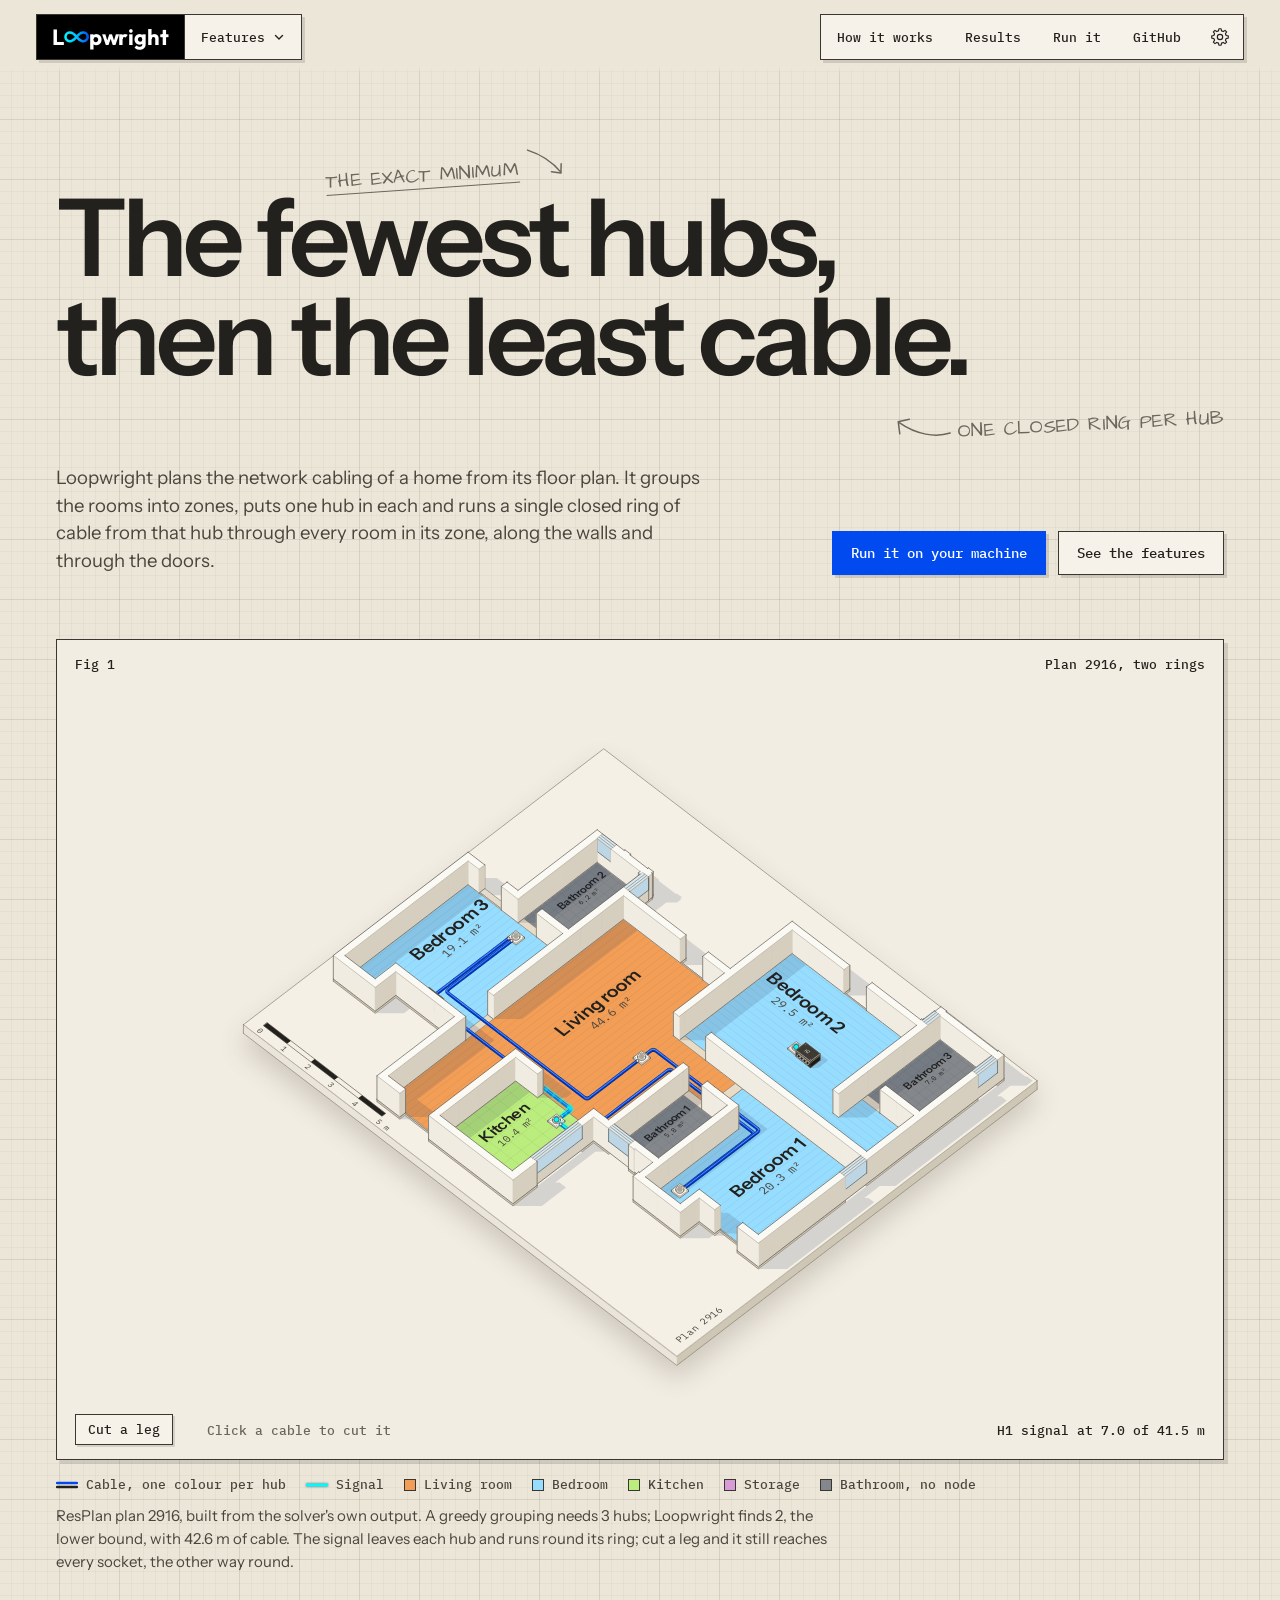
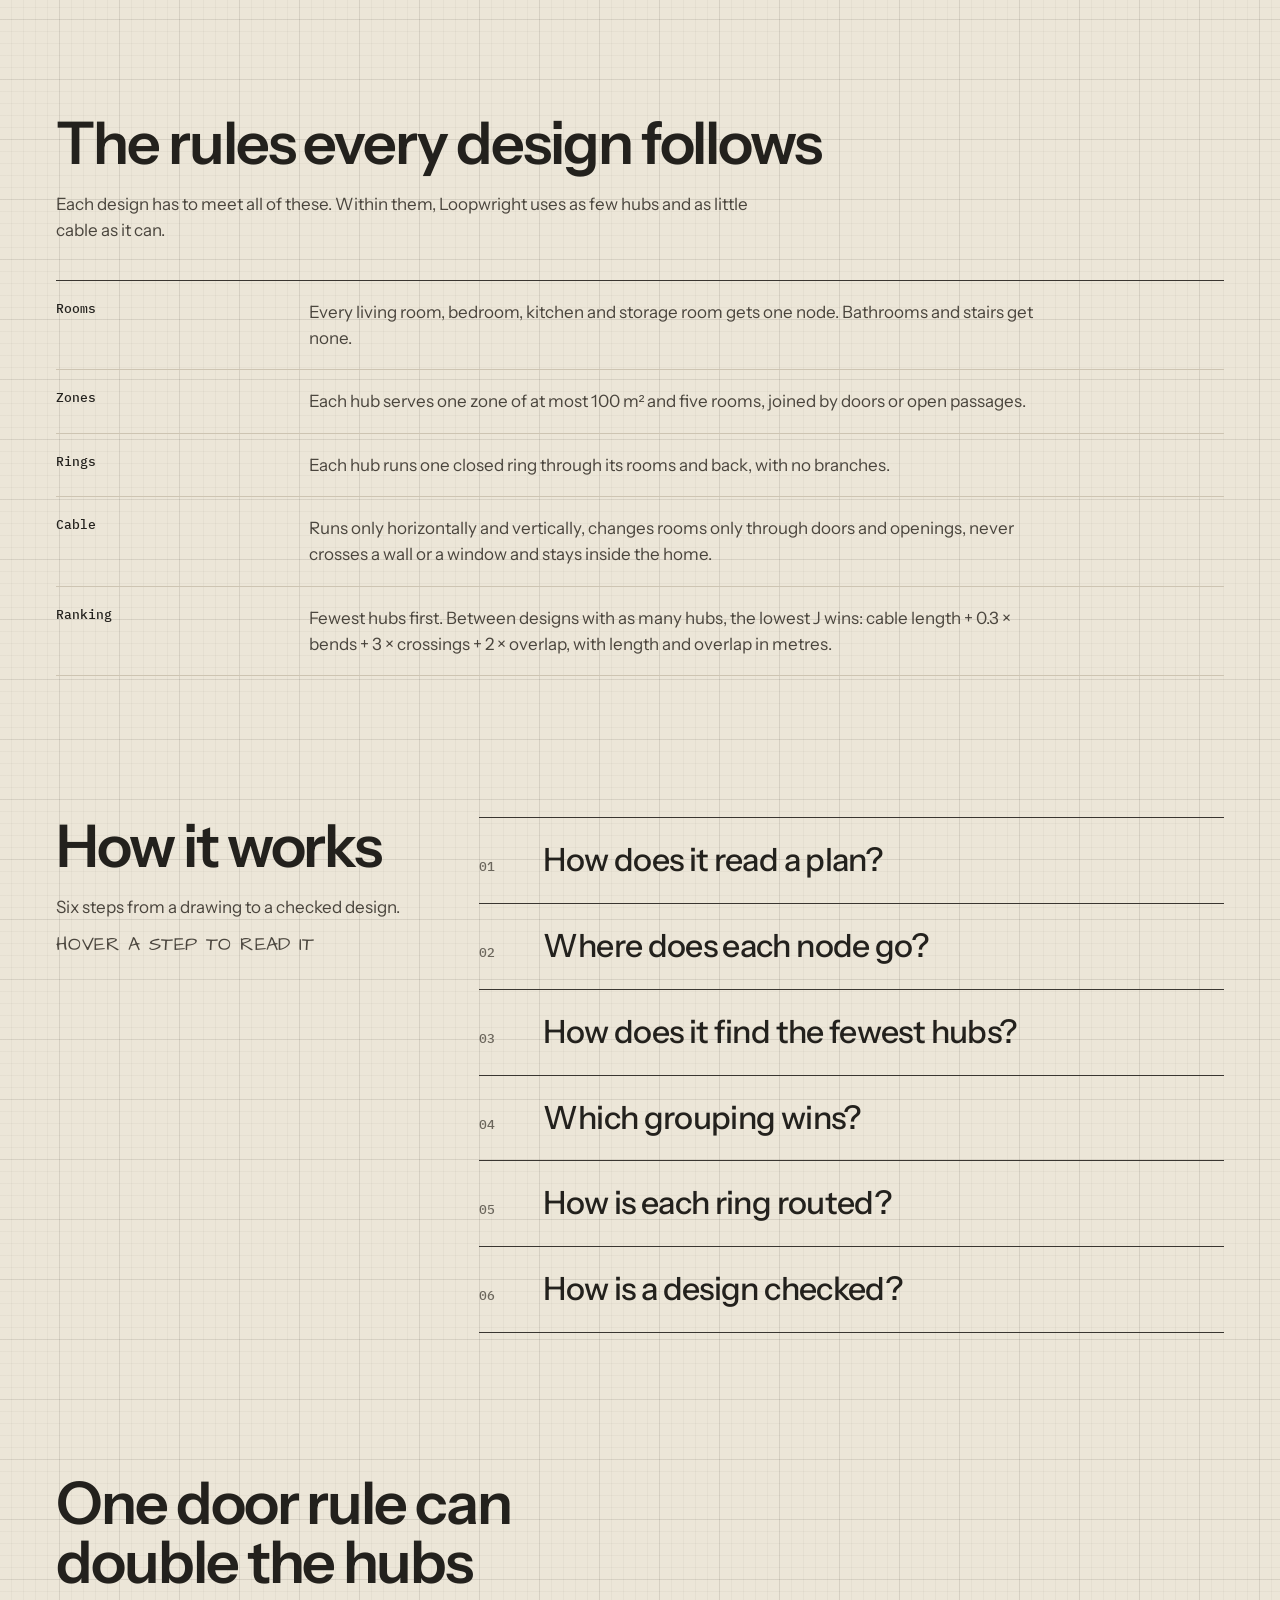
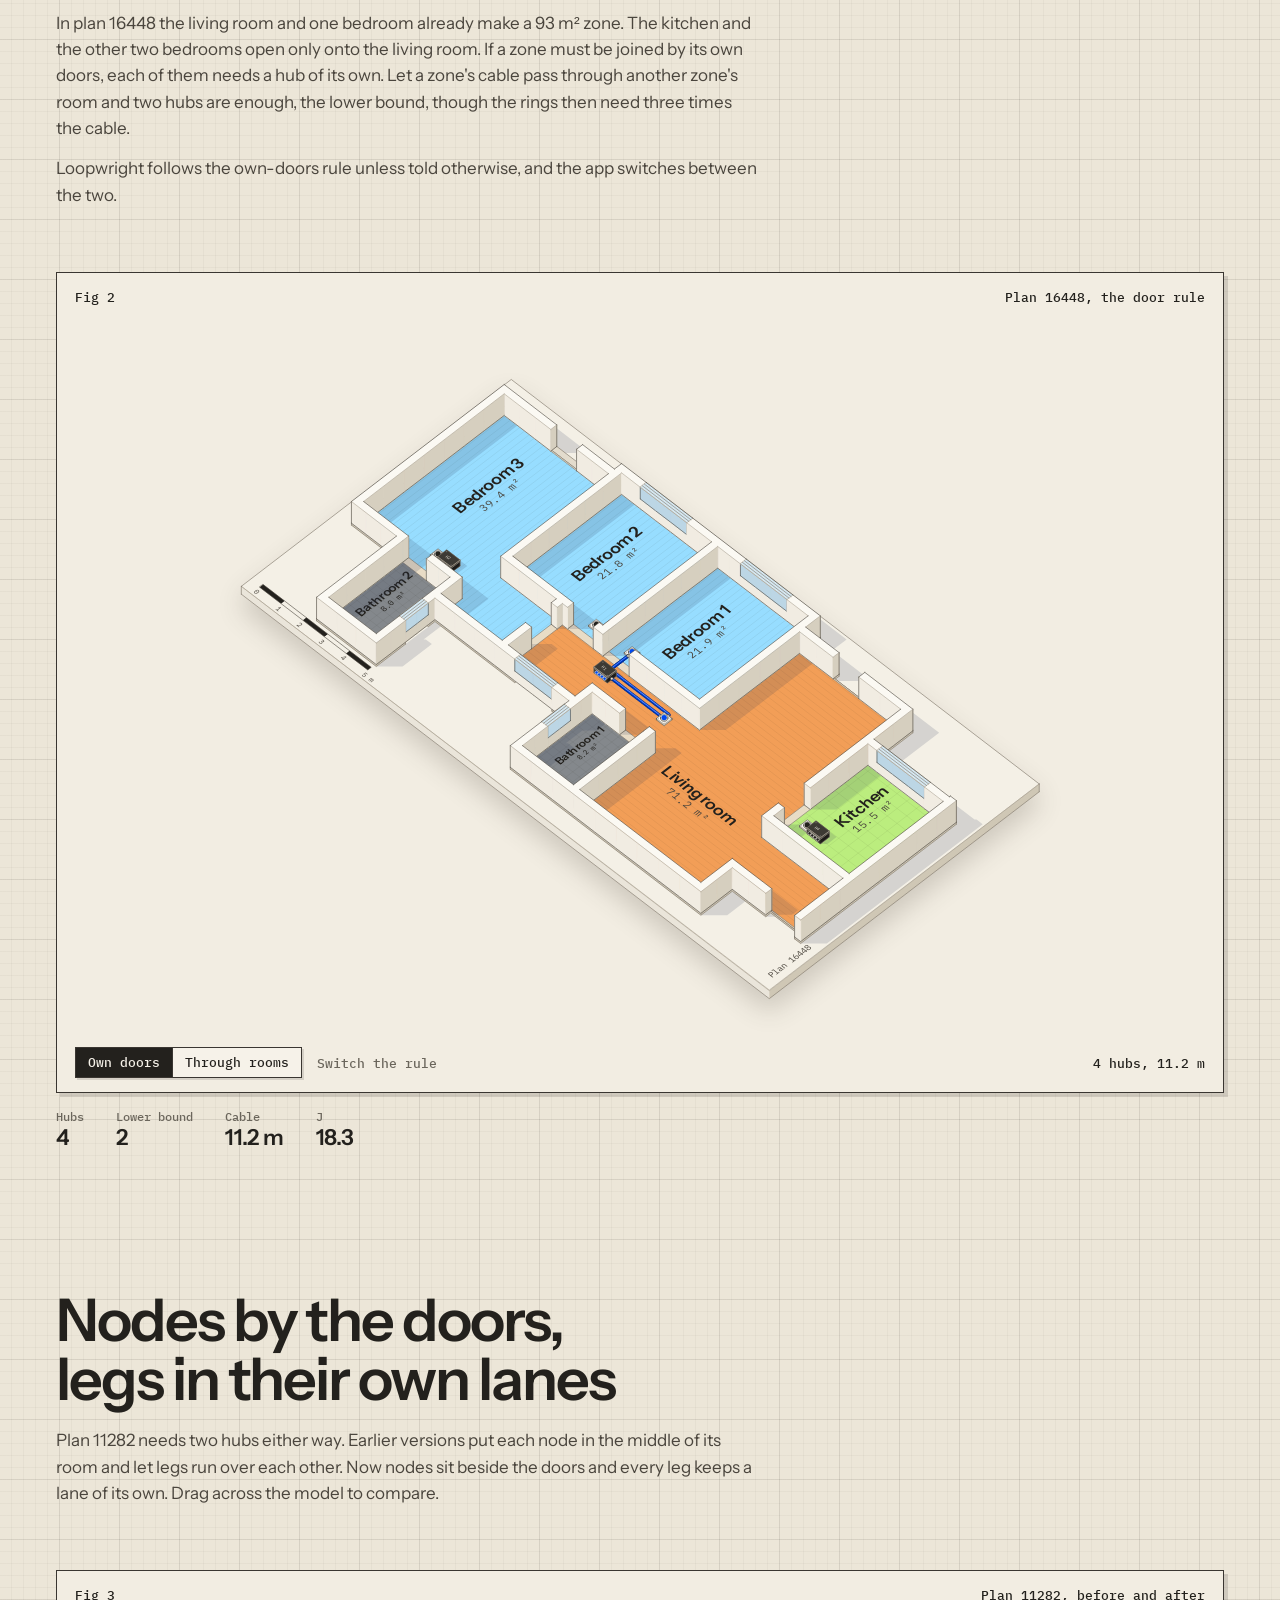
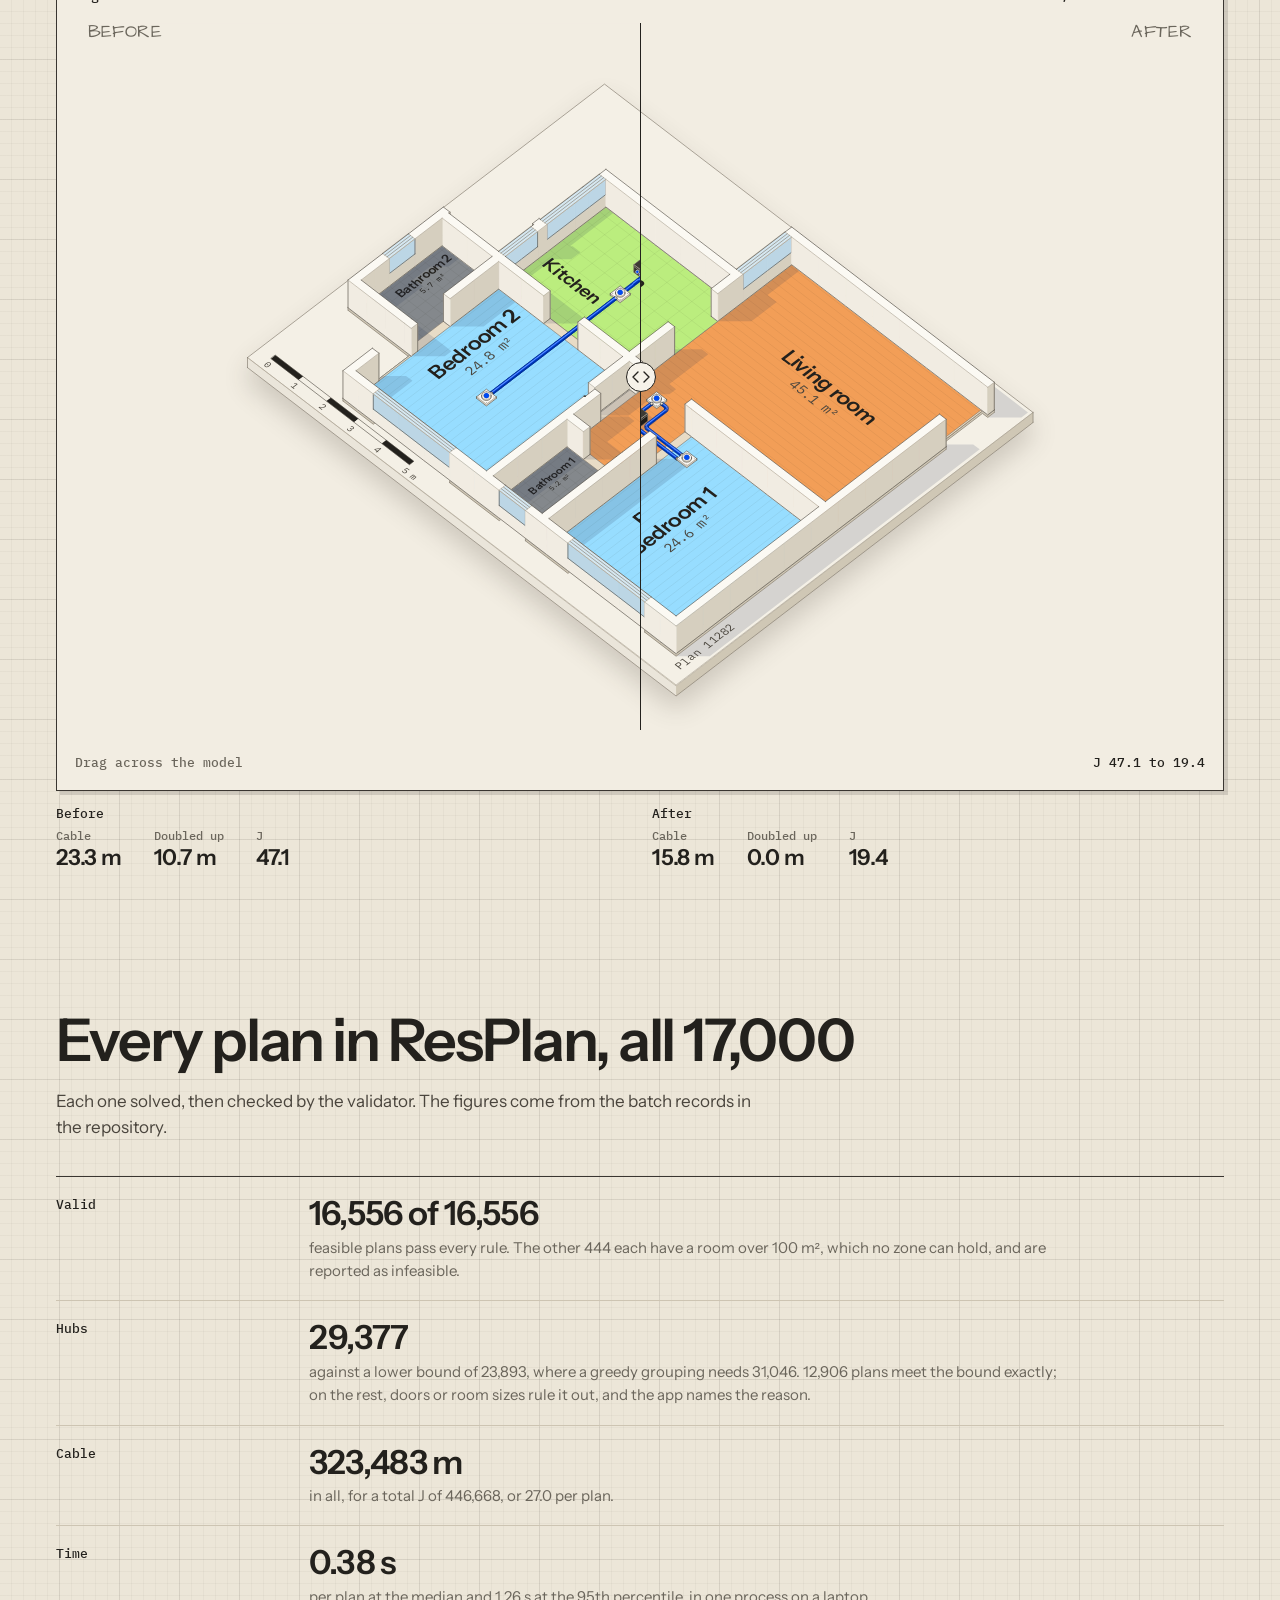
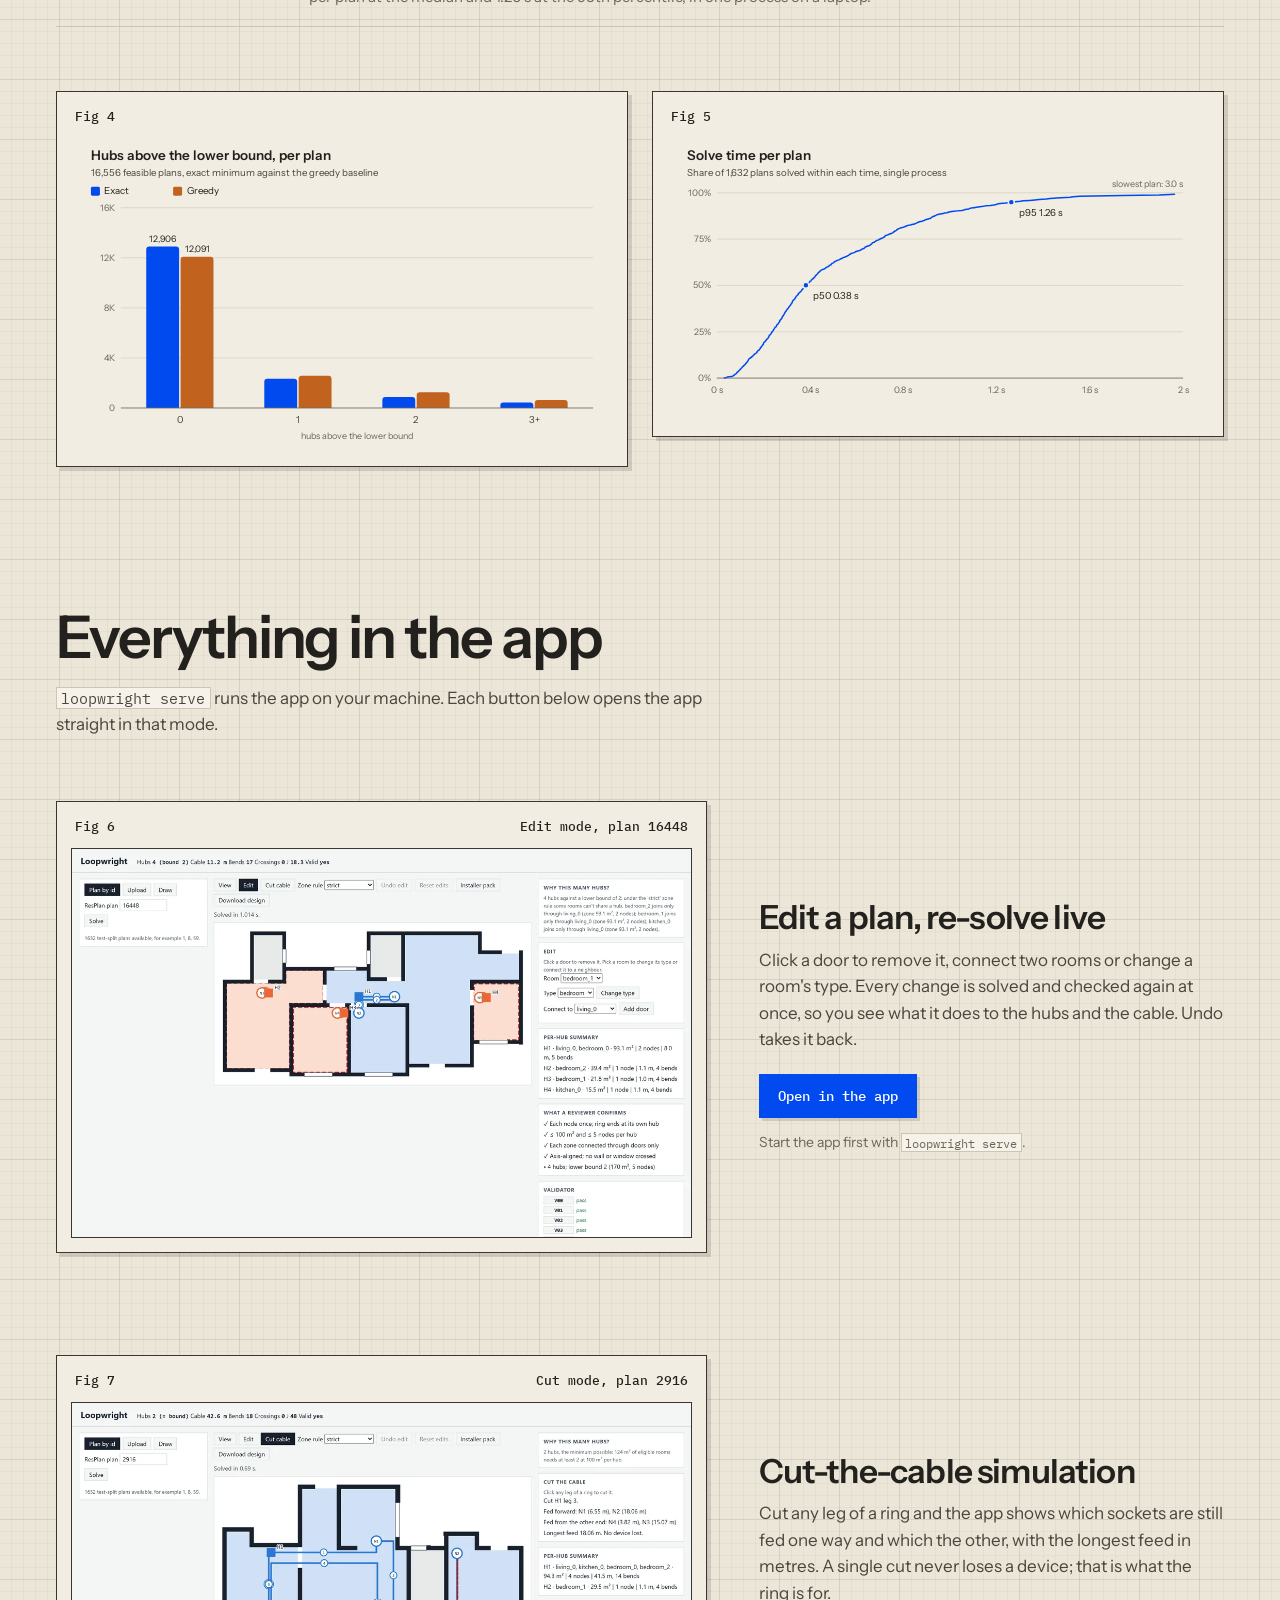
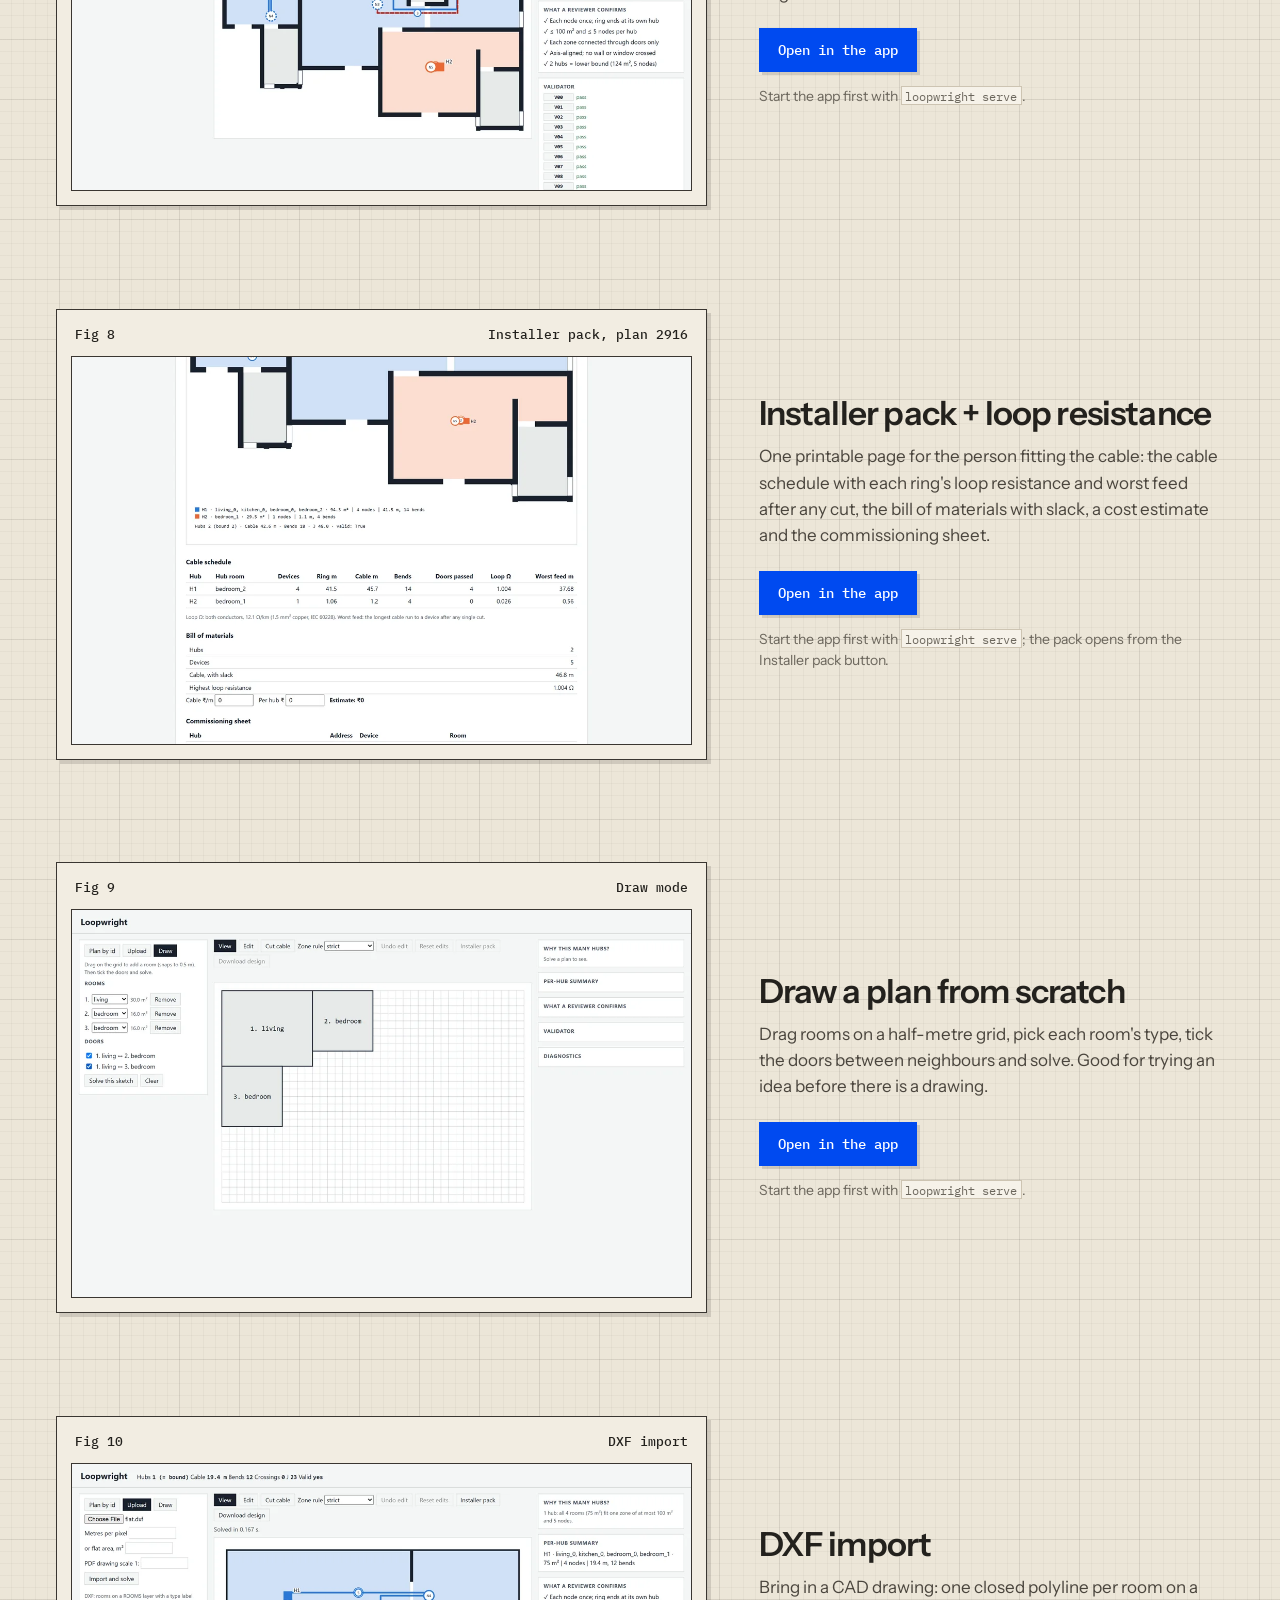
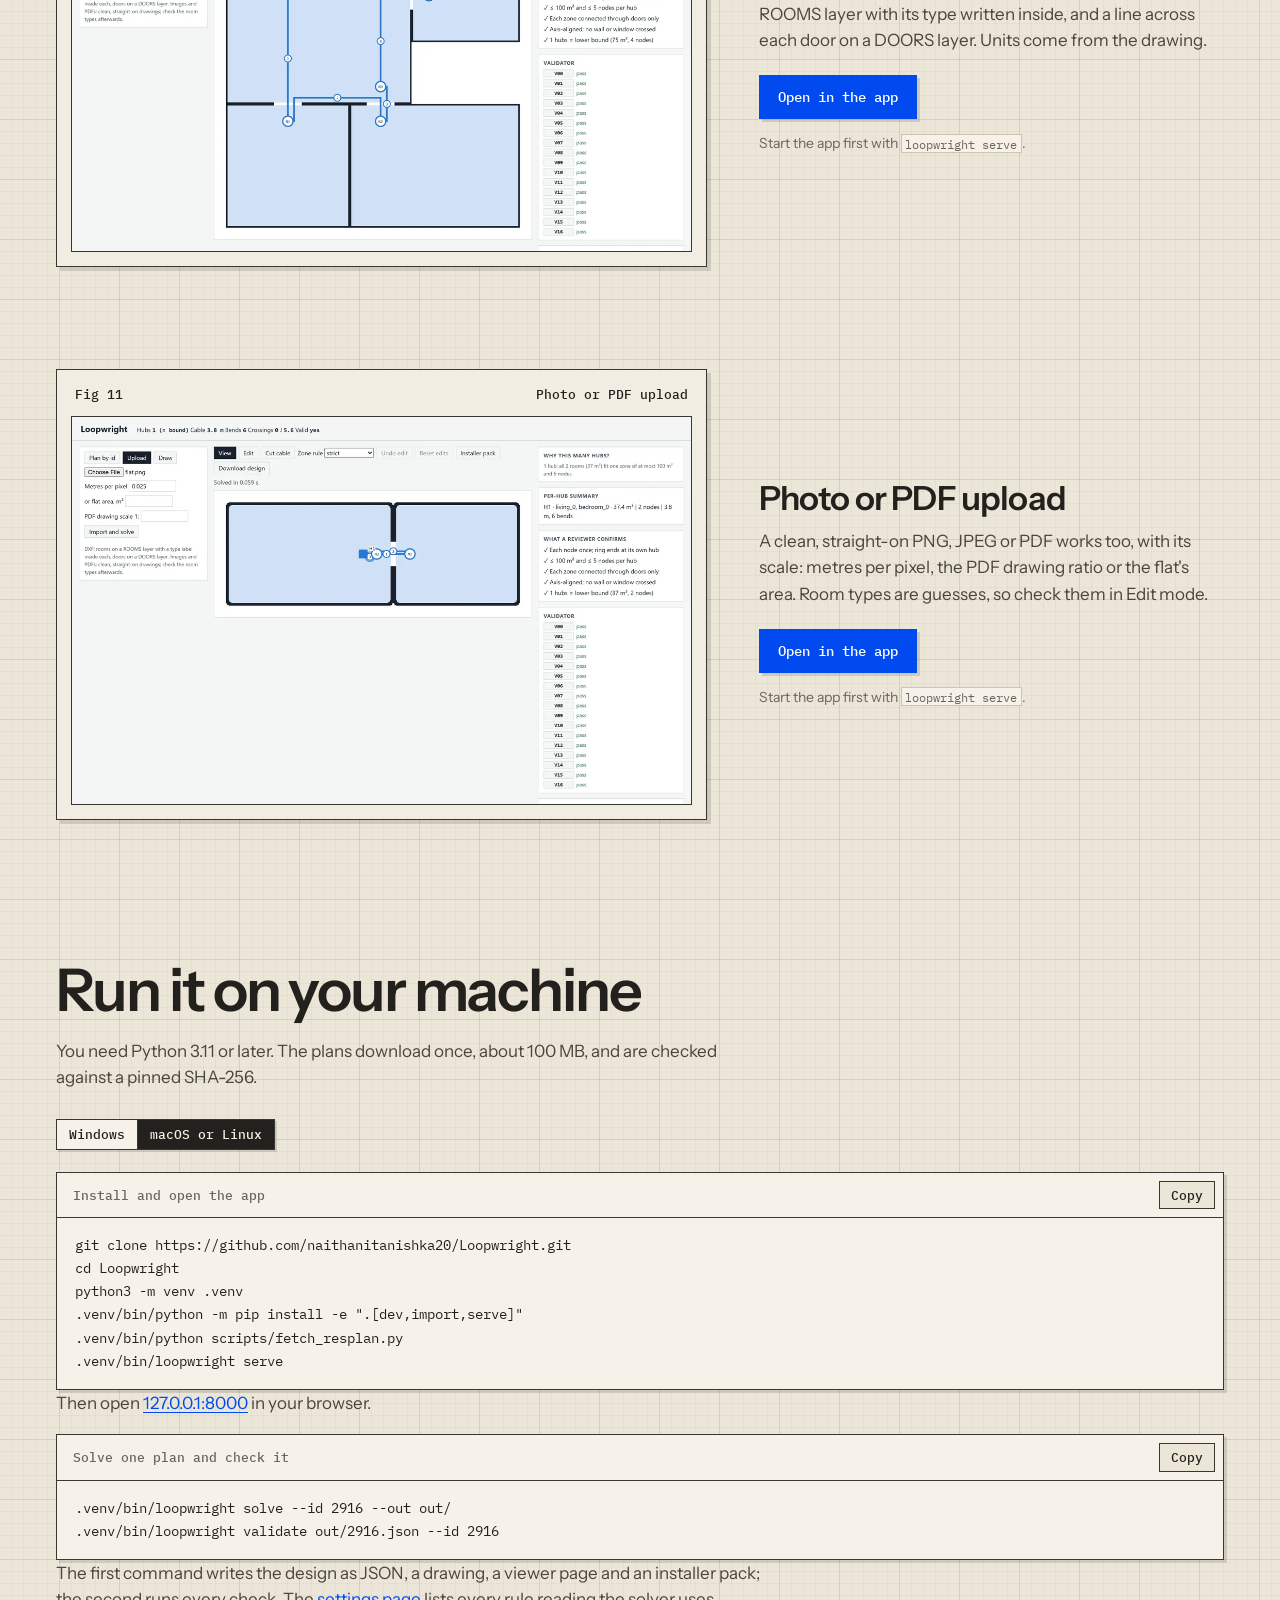
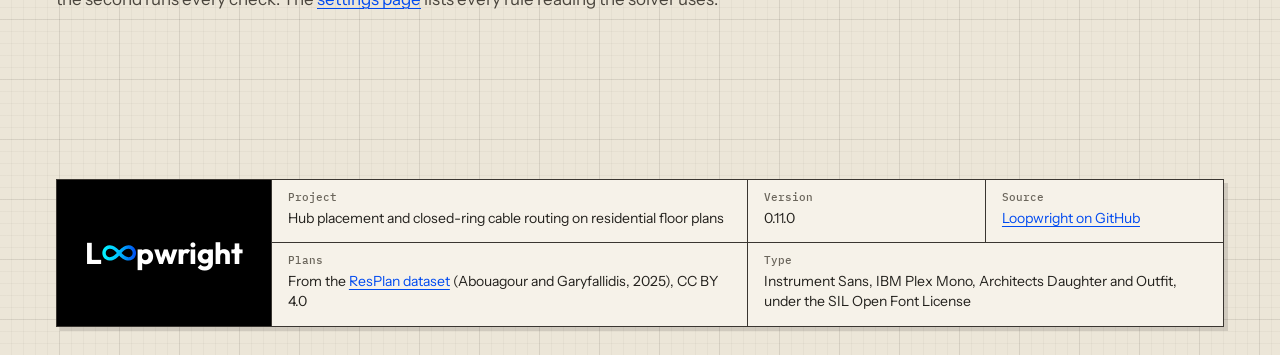
==== commit b415202b: "The playground: the app in the site's look, with a model view Served with the site, the app is now i" ====
--- a/site/index.html
+++ b/site/index.html
@@ -13,6 +13,7 @@
 <link rel="stylesheet" href="figure.css">
 <script>document.documentElement.classList.add("js");</script>
 <script src="data.js" defer></script>
+<script src="model.js" defer></script>
 <script src="main.js" defer></script>
 </head>
 <body>
@@ -38,6 +39,7 @@
     <a class="section-link" href="index.html#how">How it works</a>
     <a class="section-link" href="index.html#results">Results</a>
     <a class="section-link" href="index.html#run">Run it</a>
+    <a class="section-link playground" href="/app/" data-hosted hidden>Playground</a>
     <a class="github" href="https://github.com/naithanitanishka20/Loopwright">GitHub</a>
     <a class="gear" href="settings.html" aria-label="Settings"><svg viewBox="0 0 24 24" aria-hidden="true" focusable="false"><path d="M19.38 10.17 L21.91 10.67 L21.91 13.33 L19.38 13.83 L18.51 15.92 L19.95 18.07 L18.07 19.95 L15.92 18.51 L13.83 19.38 L13.33 21.91 L10.67 21.91 L10.17 19.38 L8.08 18.51 L5.93 19.95 L4.05 18.07 L5.49 15.92 L4.62 13.83 L2.09 13.33 L2.09 10.67 L4.62 10.17 L5.49 8.08 L4.05 5.93 L5.93 4.05 L8.08 5.49 L10.17 4.62 L10.67 2.09 L13.33 2.09 L13.83 4.62 L15.92 5.49 L18.07 4.05 L19.95 5.93 L18.51 8.08Z" fill="none" stroke="currentColor" stroke-width="1.4" stroke-linejoin="round"/><circle cx="12" cy="12" r="3.2" fill="none" stroke="currentColor" stroke-width="1.4"/></svg></a>
   </nav>
@@ -53,7 +55,7 @@
   </div>
   <div class="hero-copy">
     <p class="lede">Loopwright plans the network cabling of a home from its floor plan. It groups the rooms into zones, puts one hub in each and runs a single closed ring of cable from that hub through every room in its zone, along the walls and through the doors.</p>
-    <p class="actions"><a class="button primary" href="#run">Run it on your machine</a><a class="button" href="#features">See the features</a></p>
+    <p class="actions"><a class="button primary" href="/app/" data-hosted hidden>Open the playground</a><a class="button primary" href="#run" data-local>Run it on your machine</a><a class="button" href="#features">See the features</a></p>
   </div>
 
   <figure class="plate-figure" id="fig-1">
@@ -311,7 +313,7 @@
     <a class="logo" href="index.html" aria-label="Loopwright home"><span class="wm" aria-hidden="true">L<svg class="loop" viewBox="0 0 1152 520" focusable="false"><defs><linearGradient id="loop-gradient-foot" gradientUnits="userSpaceOnUse" x1="10" y1="0" x2="1136" y2="0"><stop offset="0" stop-color="#05F7FF"/><stop offset=".5" stop-color="#01BFFF"/><stop offset="1" stop-color="#004AF0"/></linearGradient></defs><path d="M573.0 265.0C556.2 283.2 540.1 301.7 522.7 319.5C505.3 337.2 487.9 355.2 468.6 371.6C449.3 387.9 429.3 404.3 407.0 417.6C384.6 430.8 360.6 443.8 334.7 451.2C308.9 458.6 280.0 464.5 251.8 462.2C223.6 459.9 191.7 453.0 165.6 437.3C139.6 421.6 111.7 396.7 95.4 368.0C79.0 339.3 67.5 299.3 67.5 265.0C67.5 230.7 79.0 190.7 95.4 162.0C111.7 133.3 139.6 108.4 165.6 92.7C191.7 77.0 223.6 70.1 251.8 67.8C280.0 65.5 308.9 71.4 334.7 78.8C360.6 86.2 384.6 99.2 407.0 112.4C429.3 125.7 449.3 142.1 468.6 158.4C487.9 174.8 505.3 192.8 522.7 210.5C540.1 228.3 556.2 246.8 573.0 265.0C589.8 283.2 605.9 301.7 623.3 319.5C640.7 337.2 658.1 355.2 677.4 371.6C696.7 387.9 716.7 404.3 739.0 417.6C761.4 430.8 785.4 443.8 811.3 451.2C837.1 458.6 866.0 464.5 894.2 462.2C922.4 459.9 954.3 453.0 980.4 437.3C1006.4 421.6 1034.3 396.7 1050.6 368.0C1067.0 339.3 1078.5 299.3 1078.5 265.0C1078.5 230.7 1067.0 190.7 1050.6 162.0C1034.3 133.3 1006.4 108.4 980.4 92.7C954.3 77.0 922.4 70.1 894.2 67.8C866.0 65.5 837.1 71.4 811.3 78.8C785.4 86.2 761.4 99.2 739.0 112.4C716.7 125.7 696.7 142.1 677.4 158.4C658.1 174.8 640.7 192.8 623.3 210.5C605.9 228.3 589.8 246.8 573.0 265.0Z" stroke="url(#loop-gradient-foot)" stroke-width="115"/></svg>pwright</span></a>
     <dl>
       <div class="cell wide"><dt>Project</dt><dd>Hub placement and closed-ring cable routing on residential floor plans</dd></div>
-      <div class="cell"><dt>Version</dt><dd><span data-num="version">0.10.0</span></dd></div>
+      <div class="cell"><dt>Version</dt><dd><span data-num="version">0.11.0</span></dd></div>
       <div class="cell"><dt>Source</dt><dd><a href="https://github.com/naithanitanishka20/Loopwright">Loopwright on GitHub</a></dd></div>
       <div class="cell wide"><dt>Plans</dt><dd>From the <a href="https://github.com/m-agour/ResPlan">ResPlan dataset</a> (Abouagour and Garyfallidis, 2025), CC BY 4.0</dd></div>
       <div class="cell wide"><dt>Type</dt><dd>Instrument Sans, IBM Plex Mono, Architects Daughter and Outfit, under the SIL Open Font License</dd></div>
--- a/site/styles.css
+++ b/site/styles.css
@@ -321,6 +321,14 @@
   color: var(--sheet);
 }
 
+.links a.playground {
+  color: var(--blue);
+}
+
+.links a.playground:hover {
+  color: var(--sheet);
+}
+
 .gear {
   justify-content: center;
   width: var(--pane-h);
--- a/site/figure.css
+++ b/site/figure.css
@@ -52,22 +52,22 @@
 .iso-top { fill: var(--w-top); }
 
 /* Faces split for sorting are stroked in their own tone, so no seam shows between them */
-.wall-face .iso-shade { stroke-width: 0.8px; stroke-linejoin: round; }
-.wall-face .iso-shade[data-shade="0"] { stroke: var(--w0); }
-.wall-face .iso-shade[data-shade="1"] { stroke: var(--w1); }
-.wall-face .iso-shade[data-shade="2"] { stroke: var(--w2); }
-.wall-face .iso-shade[data-shade="3"] { stroke: var(--w3); }
-.wall-face .pane { fill: var(--glass); stroke: var(--glass); stroke-width: 0.8px; stroke-linejoin: round; }
-.glass-top { fill: var(--glass-top); }
+.iso-svg .wall-face .iso-shade { stroke-width: 0.8px; stroke-linejoin: round; }
+.iso-svg .wall-face .iso-shade[data-shade="0"] { stroke: var(--w0); }
+.iso-svg .wall-face .iso-shade[data-shade="1"] { stroke: var(--w1); }
+.iso-svg .wall-face .iso-shade[data-shade="2"] { stroke: var(--w2); }
+.iso-svg .wall-face .iso-shade[data-shade="3"] { stroke: var(--w3); }
+.iso-svg .wall-face .pane { fill: var(--glass); stroke: var(--glass); stroke-width: 0.8px; stroke-linejoin: round; }
+.iso-svg .glass-top { fill: var(--glass-top); }
 
-.plinth .iso-fill { fill: var(--p1); }
-.plinth .iso-shade[data-shade="0"] { fill: var(--p0); }
-.plinth .iso-shade[data-shade="1"] { fill: var(--p1); }
-.plinth .iso-shade[data-shade="2"] { fill: var(--p2); }
-.plinth .iso-shade[data-shade="3"] { fill: var(--p3); }
-.plinth .iso-top { fill: var(--p-top); }
-.slab .iso-fill, .slab .iso-shade { fill: var(--p0); }
-.slab .iso-top { fill: var(--hall); }
+.iso-svg .plinth .iso-fill { fill: var(--p1); }
+.iso-svg .plinth .iso-shade[data-shade="0"] { fill: var(--p0); }
+.iso-svg .plinth .iso-shade[data-shade="1"] { fill: var(--p1); }
+.iso-svg .plinth .iso-shade[data-shade="2"] { fill: var(--p2); }
+.iso-svg .plinth .iso-shade[data-shade="3"] { fill: var(--p3); }
+.iso-svg .plinth .iso-top { fill: var(--p-top); }
+.iso-svg .slab .iso-fill, .iso-svg .slab .iso-shade { fill: var(--p0); }
+.iso-svg .slab .iso-top { fill: var(--hall); }
 
 .iso-line { fill: none; stroke: var(--lo); stroke-width: 0.6px; stroke-linecap: round; stroke-linejoin: round; }
 .iso-line[data-tone="hi"] { stroke: var(--hi); }
@@ -77,61 +77,61 @@
 .iso-dots circle { fill: var(--ink); opacity: 0.5; }
 .iso-halo { fill: #3a3228; opacity: 0.2; filter: blur(12px); transform: translateY(10px); }
 .iso-face-text { fill: var(--mid); font-family: "IBM Plex Mono", ui-monospace, "Cascadia Mono", Consolas, monospace; }
-.scale-block { fill: var(--p-top); stroke: none; }
-.scale-block.ink { fill: var(--ink); }
+.iso-svg .scale-block { fill: var(--p-top); stroke: none; }
+.iso-svg .scale-block.ink { fill: var(--ink); }
 
-.room { fill: var(--hall); stroke: var(--lo); stroke-width: 0.6px; }
-.room[data-type="living"] { fill: var(--living); }
-.room[data-type="bedroom"] { fill: var(--bedroom); }
-.room[data-type="kitchen"] { fill: var(--kitchen); }
-.room[data-type="storage"] { fill: var(--storage); }
-.room[data-type="bathroom"] { fill: var(--bathroom); }
-.room[data-type="stair"] { fill: var(--stair); }
-.pattern { fill: none; stroke: var(--ink); stroke-opacity: 0.1; stroke-width: 0.6px; }
-.threshold { fill: #e8dcc6; stroke: var(--lo); stroke-width: 0.6px; }
-.shadow { fill: var(--shade); fill-opacity: 0.15; stroke: none; }
+.iso-svg .room { fill: var(--hall); stroke: var(--lo); stroke-width: 0.6px; }
+.iso-svg .room[data-type="living"] { fill: var(--living); }
+.iso-svg .room[data-type="bedroom"] { fill: var(--bedroom); }
+.iso-svg .room[data-type="kitchen"] { fill: var(--kitchen); }
+.iso-svg .room[data-type="storage"] { fill: var(--storage); }
+.iso-svg .room[data-type="bathroom"] { fill: var(--bathroom); }
+.iso-svg .room[data-type="stair"] { fill: var(--stair); }
+.iso-svg .pattern { fill: none; stroke: var(--ink); stroke-opacity: 0.1; stroke-width: 0.6px; }
+.iso-svg .threshold { fill: #e8dcc6; stroke: var(--lo); stroke-width: 0.6px; }
+.iso-svg .shadow { fill: var(--shade); fill-opacity: 0.15; stroke: none; }
 
-.room-label text { text-anchor: middle; fill: var(--ink); }
-.room-label .name { font-family: "Instrument Sans", "Helvetica Neue", Arial, sans-serif; font-weight: 600; letter-spacing: -0.01em; }
-.room-label .area { font-family: "IBM Plex Mono", ui-monospace, Consolas, monospace; fill: var(--mid); }
-.room-label[data-type="bathroom"] .area { fill: var(--ink); }
+.iso-svg .room-label text { text-anchor: middle; fill: var(--ink); }
+.iso-svg .room-label .name { font-family: "Instrument Sans", "Helvetica Neue", Arial, sans-serif; font-weight: 600; letter-spacing: -0.01em; }
+.iso-svg .room-label .area { font-family: "IBM Plex Mono", ui-monospace, Consolas, monospace; fill: var(--mid); }
+.iso-svg .room-label[data-type="bathroom"] .area { fill: var(--ink); }
 
-.socket-plate .iso-fill, .socket-plate .iso-shade { fill: #e9e4d8; }
-.socket-plate .iso-top { fill: #fbf9f4; }
-.socket-puck .iso-fill, .socket-puck .iso-shade { fill: #dcd5c7; }
-.socket-puck .iso-top { fill: #ffffff; }
-.socket .led { fill: var(--faint); transition: fill 0.35s ease; }
-.model:not(.live) .socket .led { fill: var(--ring); }
-.socket.fed .led { fill: var(--lit); stroke: var(--ink); stroke-width: 0.6px; }
+.iso-svg .socket-plate .iso-fill, .iso-svg .socket-plate .iso-shade { fill: #e9e4d8; }
+.iso-svg .socket-plate .iso-top { fill: #fbf9f4; }
+.iso-svg .socket-puck .iso-fill, .iso-svg .socket-puck .iso-shade { fill: #dcd5c7; }
+.iso-svg .socket-puck .iso-top { fill: #ffffff; }
+.iso-svg .socket .led { fill: var(--faint); transition: fill 0.35s ease; }
+.iso-svg.model:not(.live) .socket .led { fill: var(--ring); }
+.iso-svg .socket.fed .led { fill: var(--lit); stroke: var(--ink); stroke-width: 0.6px; }
 
-.hub-body .iso-fill { fill: #2b2925; }
-.hub-body .iso-shade[data-shade="0"] { fill: #1d1b18; }
-.hub-body .iso-shade[data-shade="1"] { fill: #24221e; }
-.hub-body .iso-shade[data-shade="2"] { fill: #2c2a25; }
-.hub-body .iso-shade[data-shade="3"] { fill: #34312c; }
-.hub-body .iso-top { fill: #3d3a34; }
-.hub .iso-dots circle { fill: #f4f0e6; opacity: 0.6; }
-.hub .port { fill: var(--ring); stroke: #f4f0e6; stroke-width: 0.6px; }
-.hub-label { fill: #f4f0e6; }
+.iso-svg .hub-body .iso-fill { fill: #2b2925; }
+.iso-svg .hub-body .iso-shade[data-shade="0"] { fill: #1d1b18; }
+.iso-svg .hub-body .iso-shade[data-shade="1"] { fill: #24221e; }
+.iso-svg .hub-body .iso-shade[data-shade="2"] { fill: #2c2a25; }
+.iso-svg .hub-body .iso-shade[data-shade="3"] { fill: #34312c; }
+.iso-svg .hub-body .iso-top { fill: #3d3a34; }
+.iso-svg .hub .iso-dots circle { fill: #f4f0e6; opacity: 0.6; }
+.iso-svg .hub .port { fill: var(--ring); stroke: #f4f0e6; stroke-width: 0.6px; }
+.iso-svg .hub-label { fill: #f4f0e6; }
 
-.tb-body { fill: var(--ring); }
-.tb-shine { fill: color-mix(in srgb, var(--ring) 55%, #ffffff); }
-.tb-shade { fill: color-mix(in srgb, var(--ring) 65%, #000000); }
-.tb > .iso-edge { stroke: color-mix(in srgb, var(--ring) 55%, #000000); }
+.iso-svg .tb-body { fill: var(--ring); }
+.iso-svg .tb-shine { fill: color-mix(in srgb, var(--ring) 55%, #ffffff); }
+.iso-svg .tb-shade { fill: color-mix(in srgb, var(--ring) 65%, #000000); }
+.iso-svg .tb > .iso-edge { stroke: color-mix(in srgb, var(--ring) 55%, #000000); }
 .iso-wire-end { fill: var(--paper); stroke: var(--ink); stroke-width: 0.6px; }
 
 /* A cut leg: its joint piece parts, and the two cut ends show in red */
-.cut-end { display: none; fill: color-mix(in srgb, var(--ring) 65%, #000000); stroke: var(--cut); stroke-width: 1px; }
-.tb.cut > .tb-body,
-.tb.cut > .tb-shine,
-.tb.cut > .tb-shade,
-.tb.cut > .iso-edge,
-.tb.cut > .core,
-.tb.cut > .glow { display: none; }
-.tb.cut > .cut-end { display: inline; }
-.tb.on > .iso-edge { stroke: var(--lit); }
+.iso-svg .cut-end { display: none; fill: color-mix(in srgb, var(--ring) 65%, #000000); stroke: var(--cut); stroke-width: 1px; }
+.iso-svg .tb.cut > .tb-body,
+.iso-svg .tb.cut > .tb-shine,
+.iso-svg .tb.cut > .tb-shade,
+.iso-svg .tb.cut > .iso-edge,
+.iso-svg .tb.cut > .core,
+.iso-svg .tb.cut > .glow { display: none; }
+.iso-svg .tb.cut > .cut-end { display: inline; }
+.iso-svg .tb.on > .iso-edge { stroke: var(--lit); }
 
 /* The signal: each cable piece shows the part of the pulse that lies on it */
-.core { fill: none; stroke: var(--lit); stroke-width: 2px; stroke-linecap: round; visibility: hidden; }
-.glow { fill: none; stroke: var(--lit); stroke-width: 6px; stroke-linecap: round; opacity: 0.35; visibility: hidden; }
-.hit { fill: none; stroke: transparent; stroke-width: 18px; pointer-events: stroke; cursor: pointer; }
+.iso-svg .core { fill: none; stroke: var(--lit); stroke-width: 2px; stroke-linecap: round; visibility: hidden; }
+.iso-svg .glow { fill: none; stroke: var(--lit); stroke-width: 6px; stroke-linecap: round; opacity: 0.35; visibility: hidden; }
+.iso-svg .hit { fill: none; stroke: transparent; stroke-width: 18px; pointer-events: stroke; cursor: pointer; }
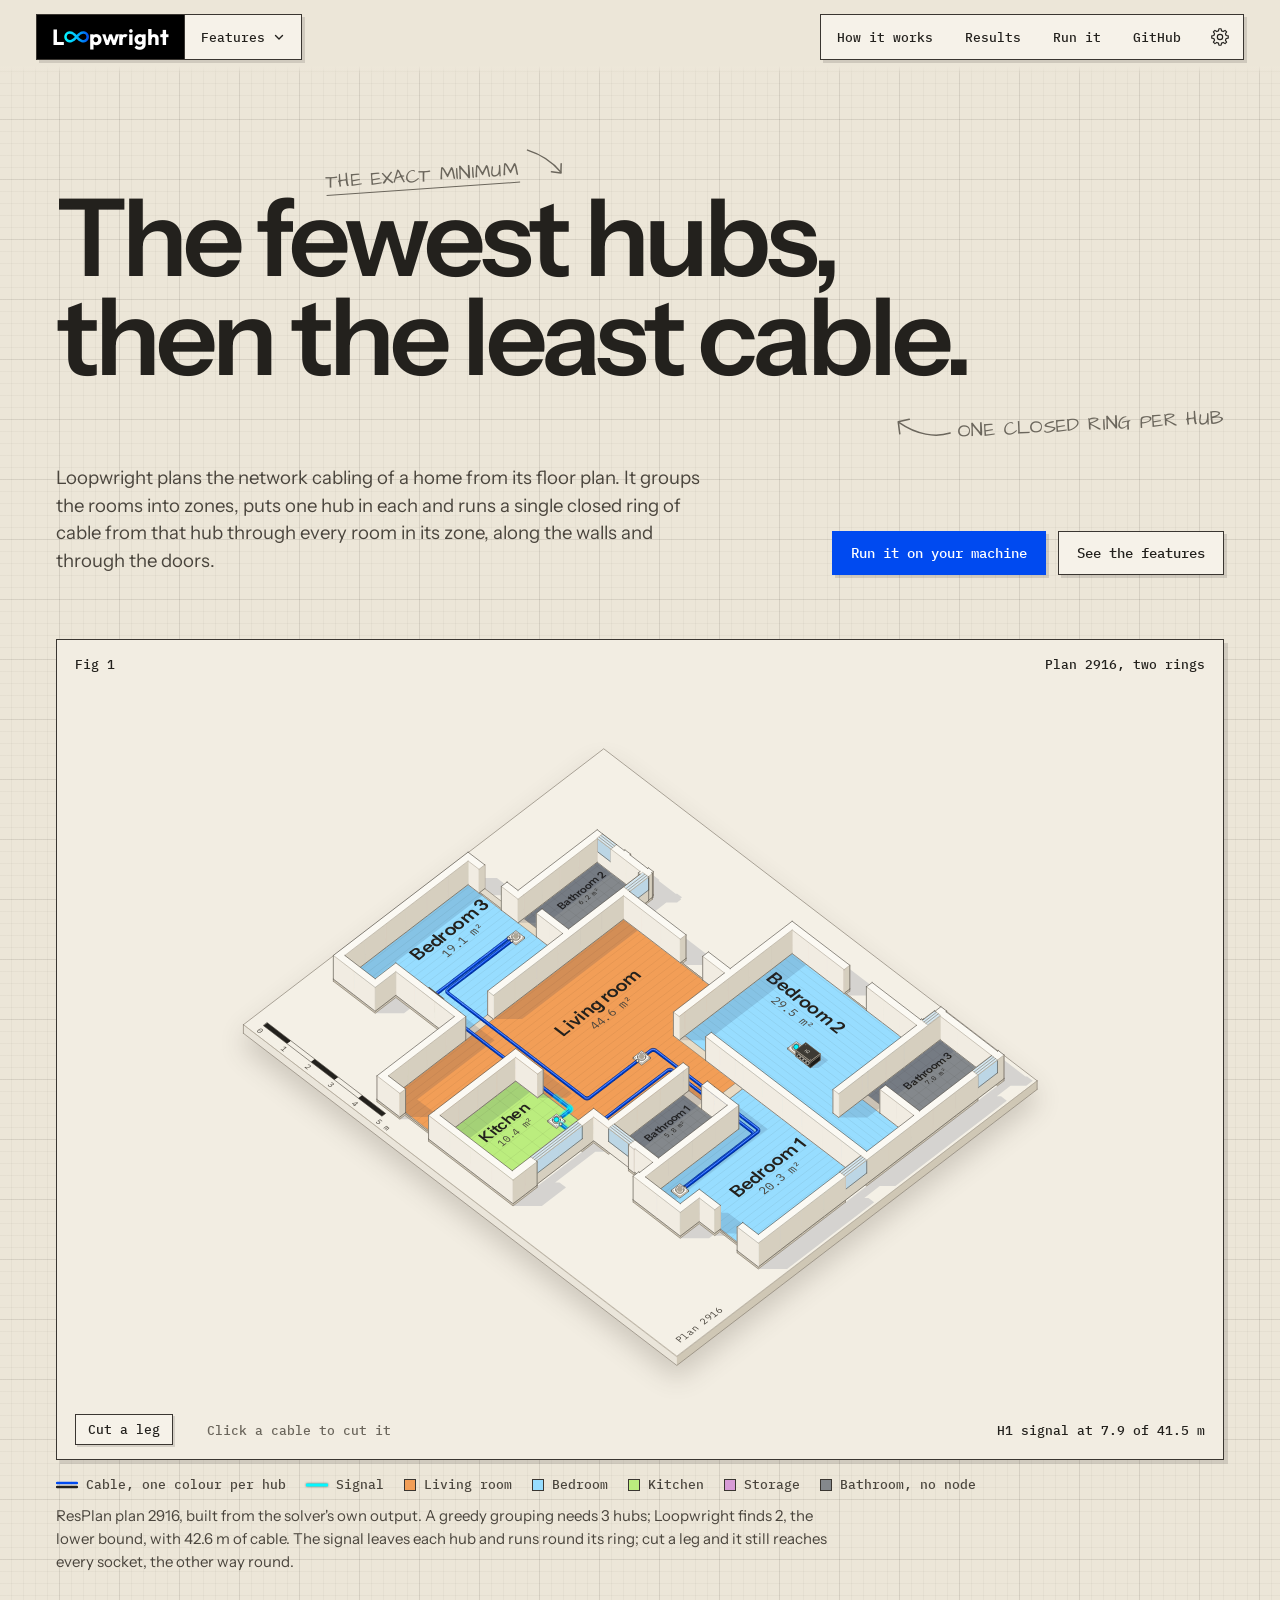
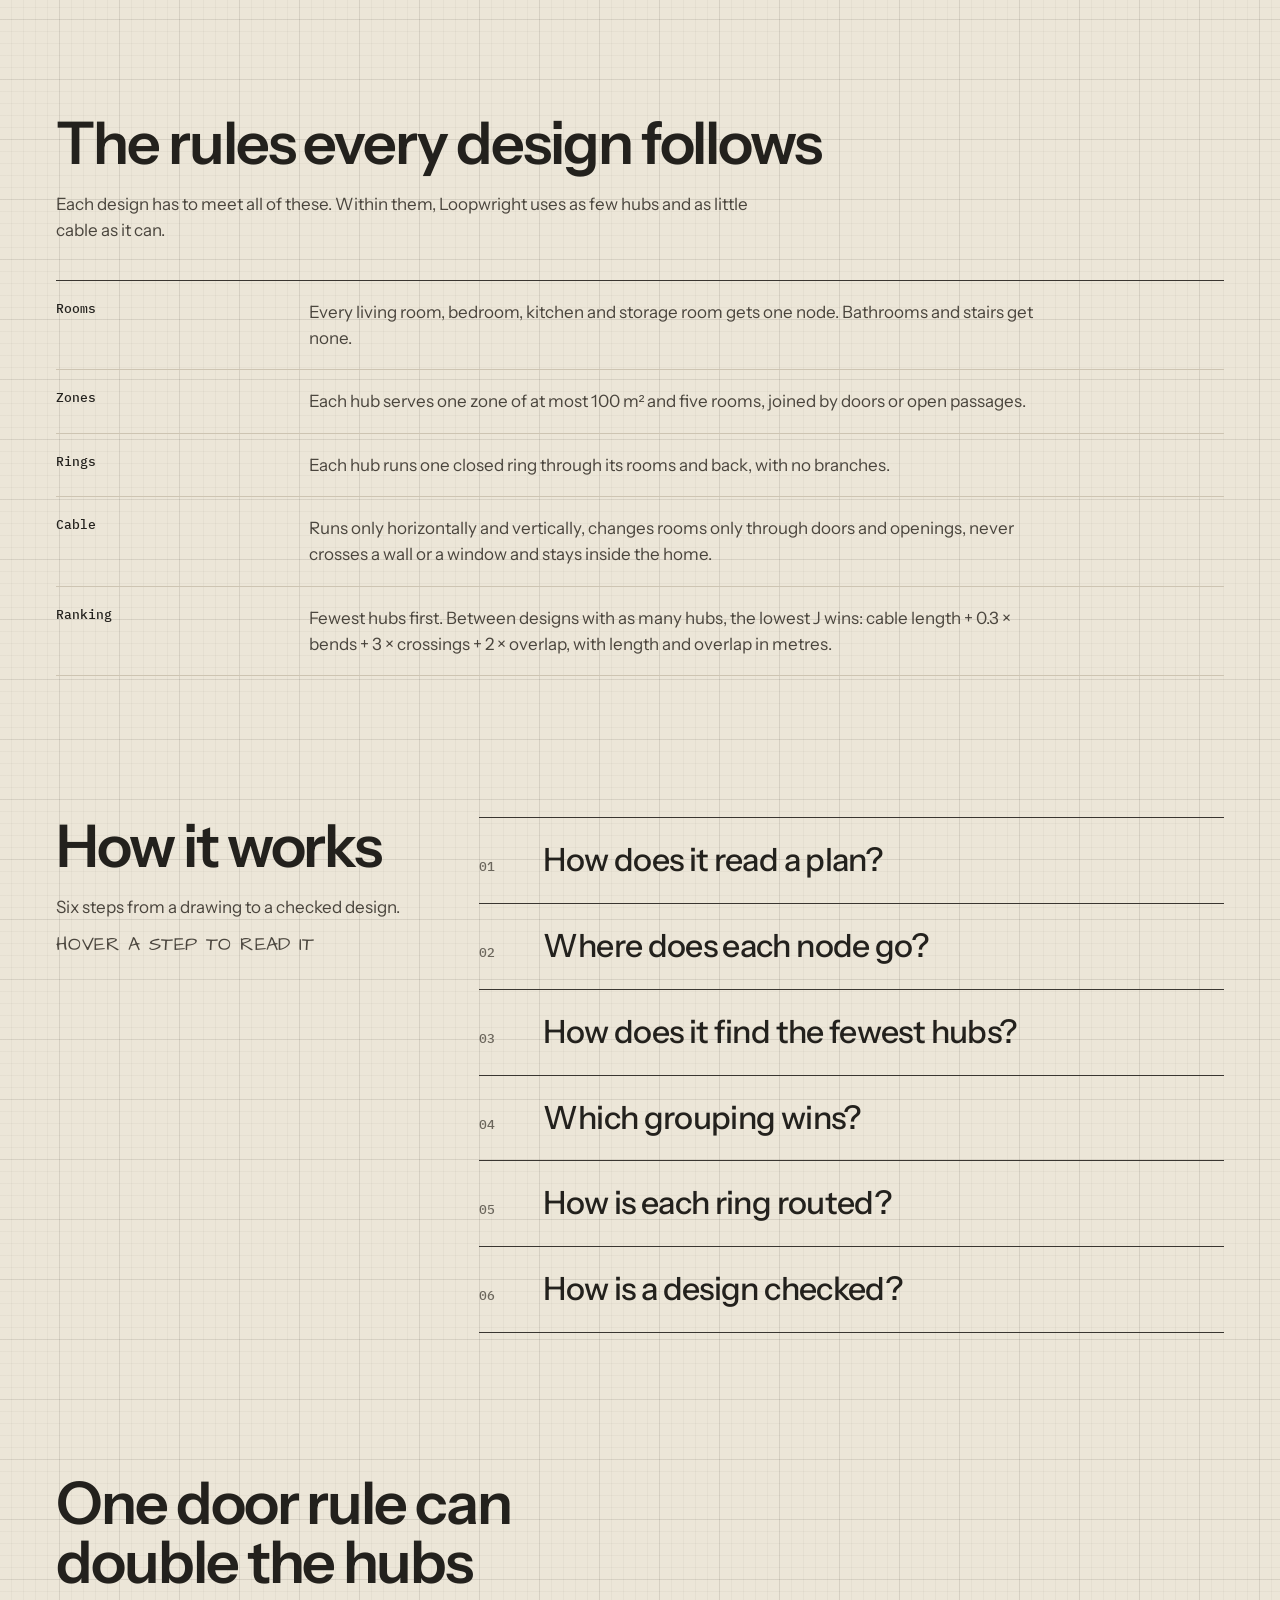
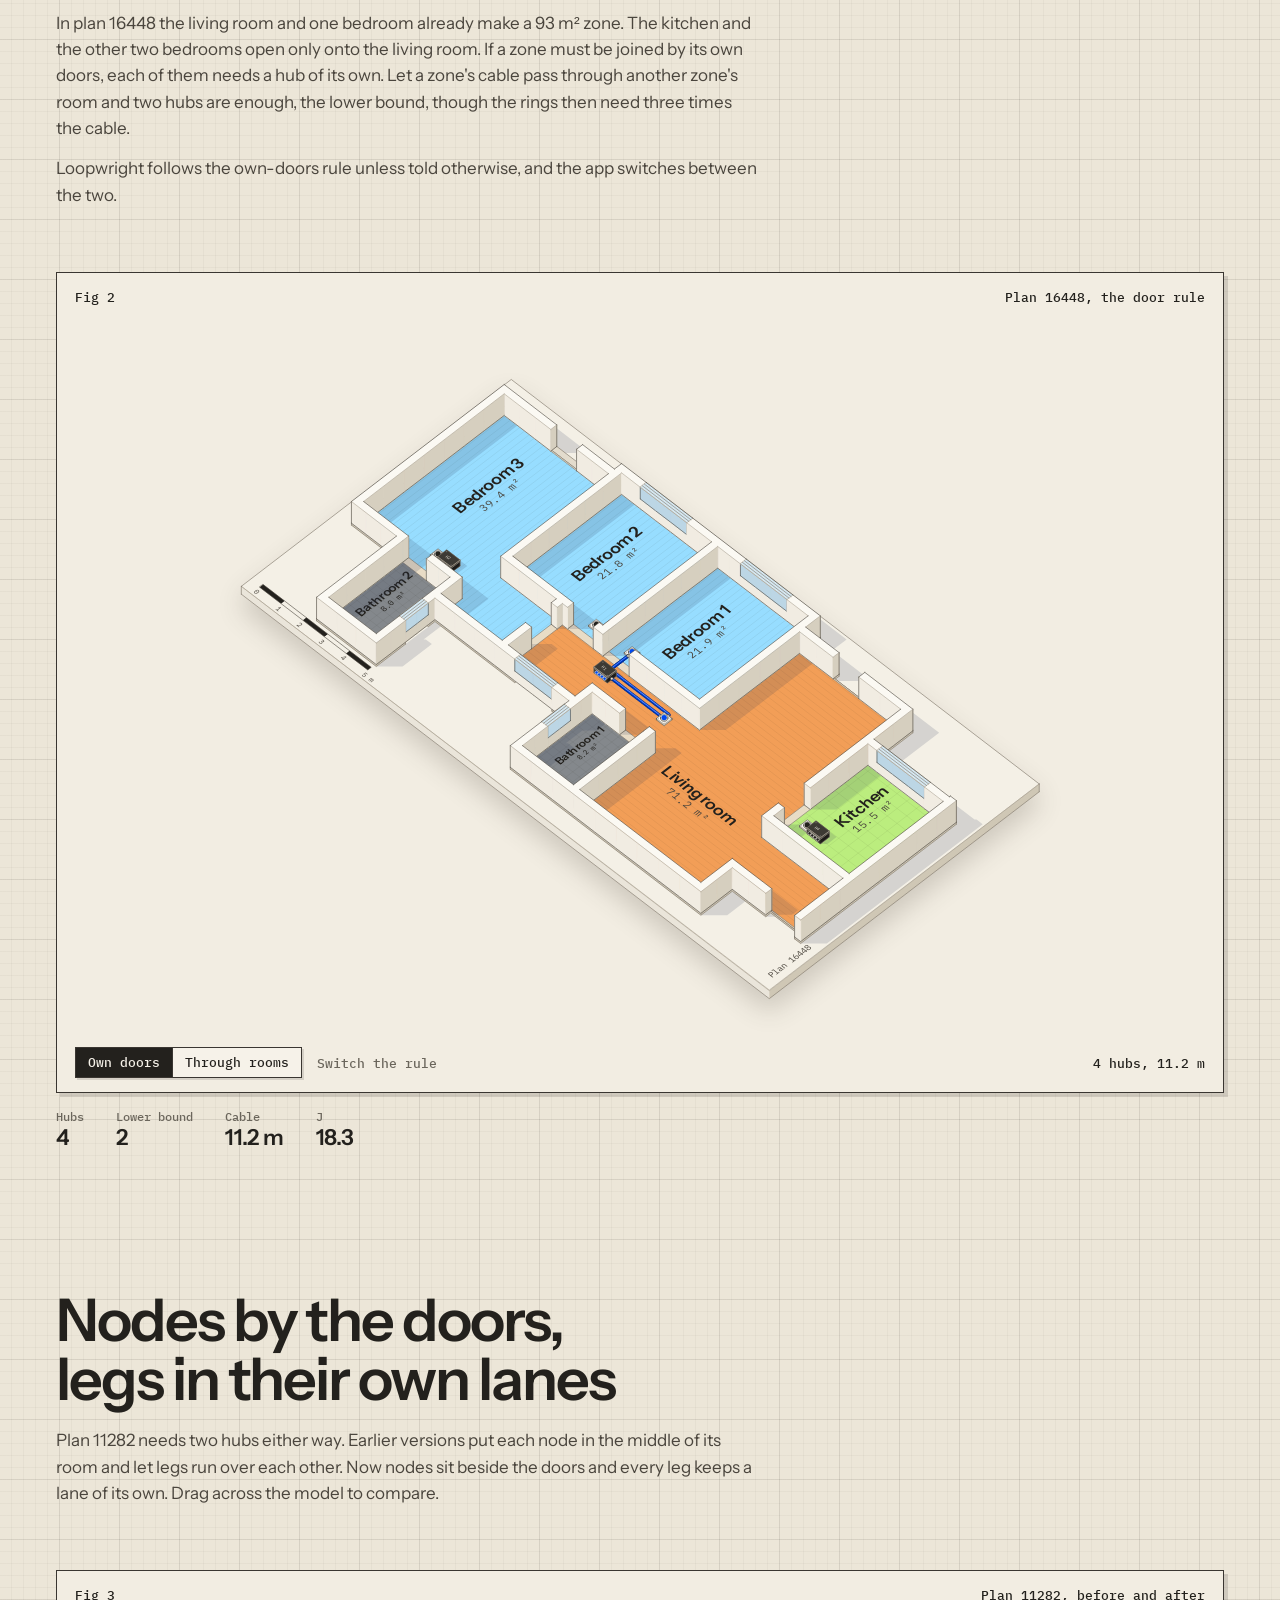
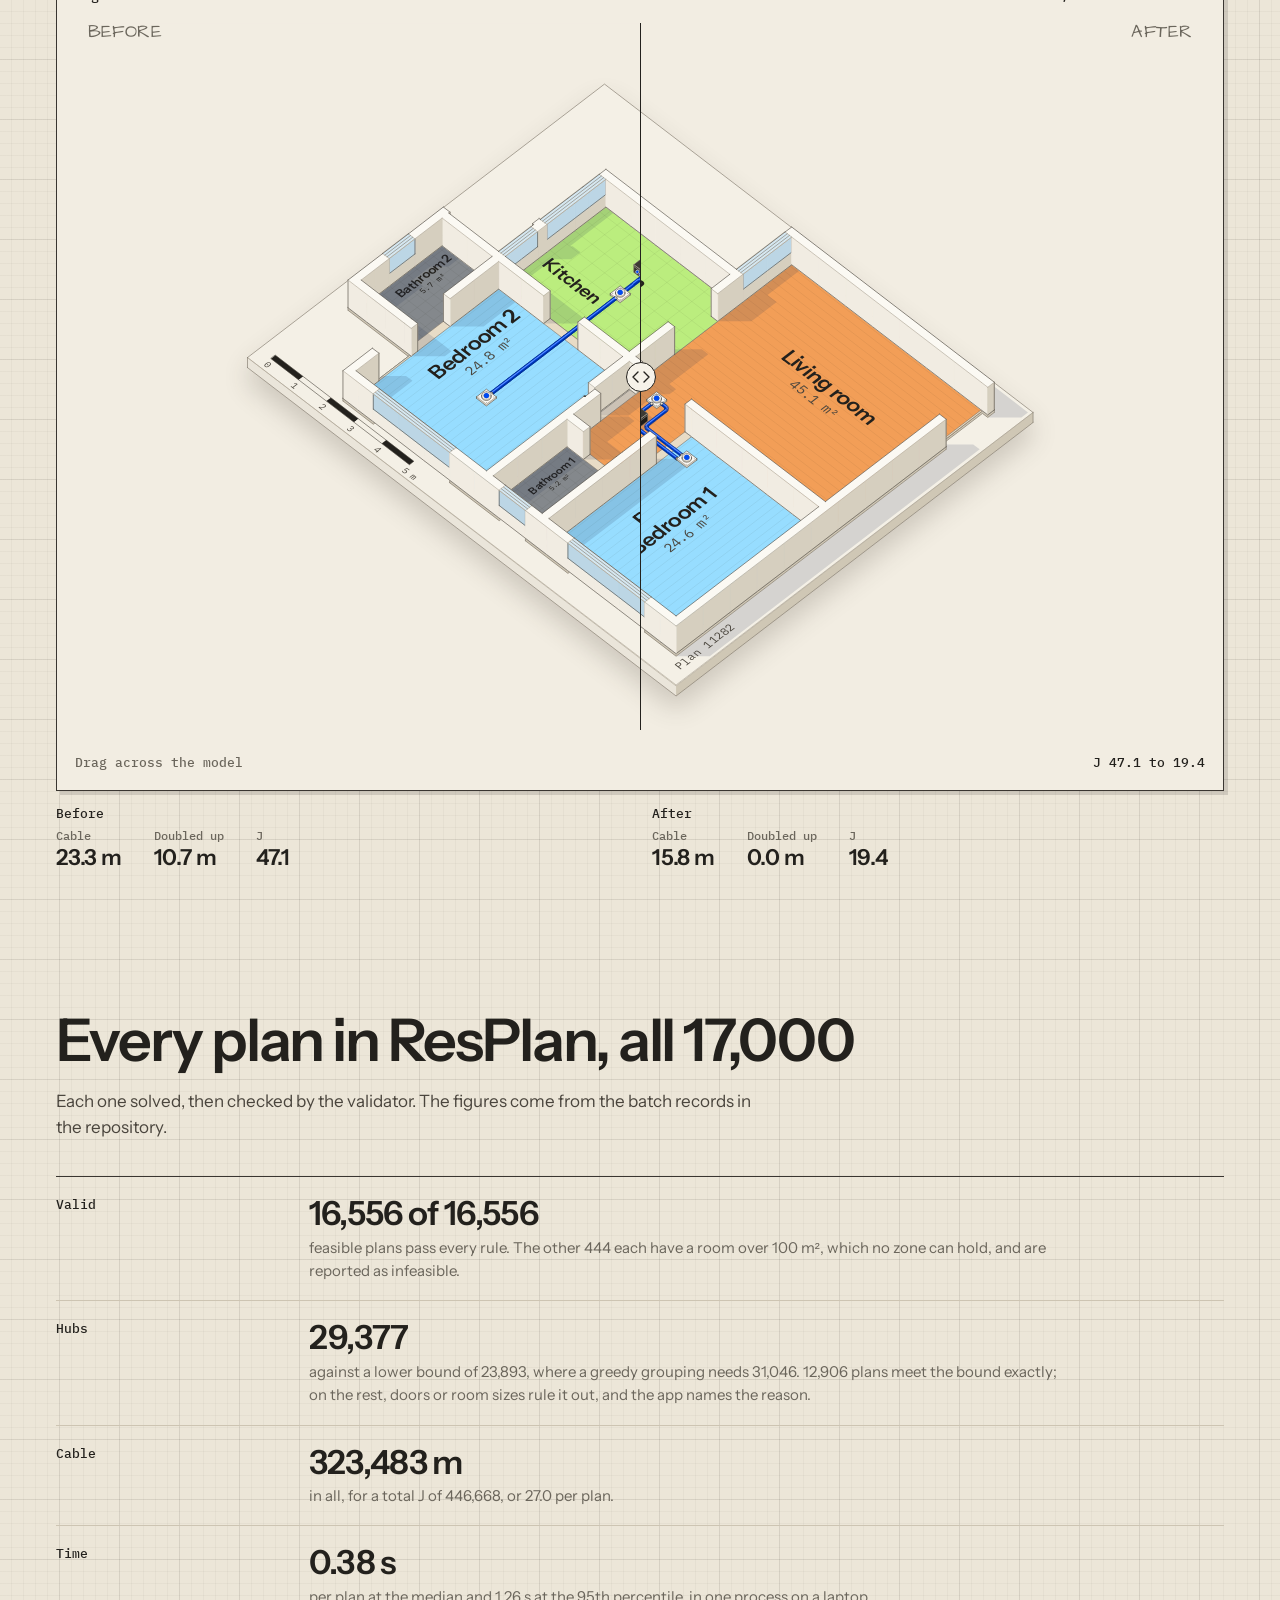
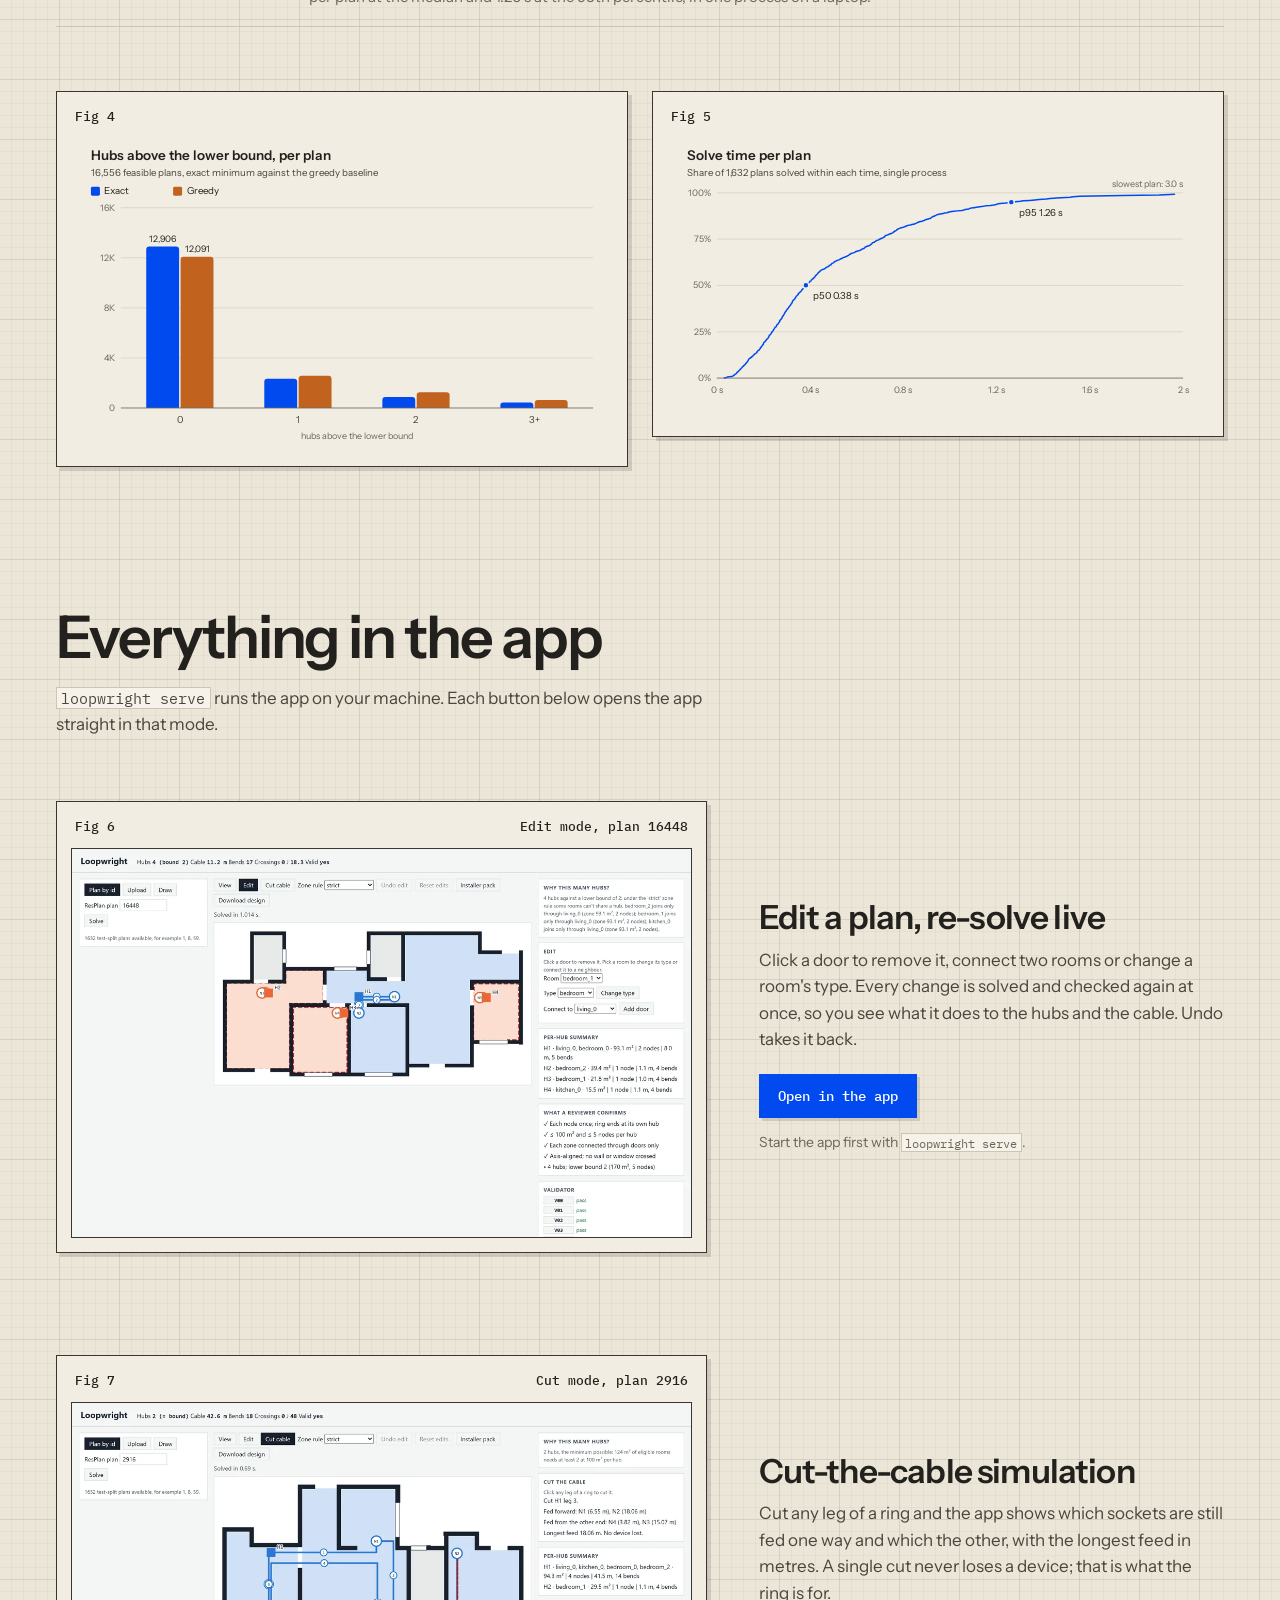
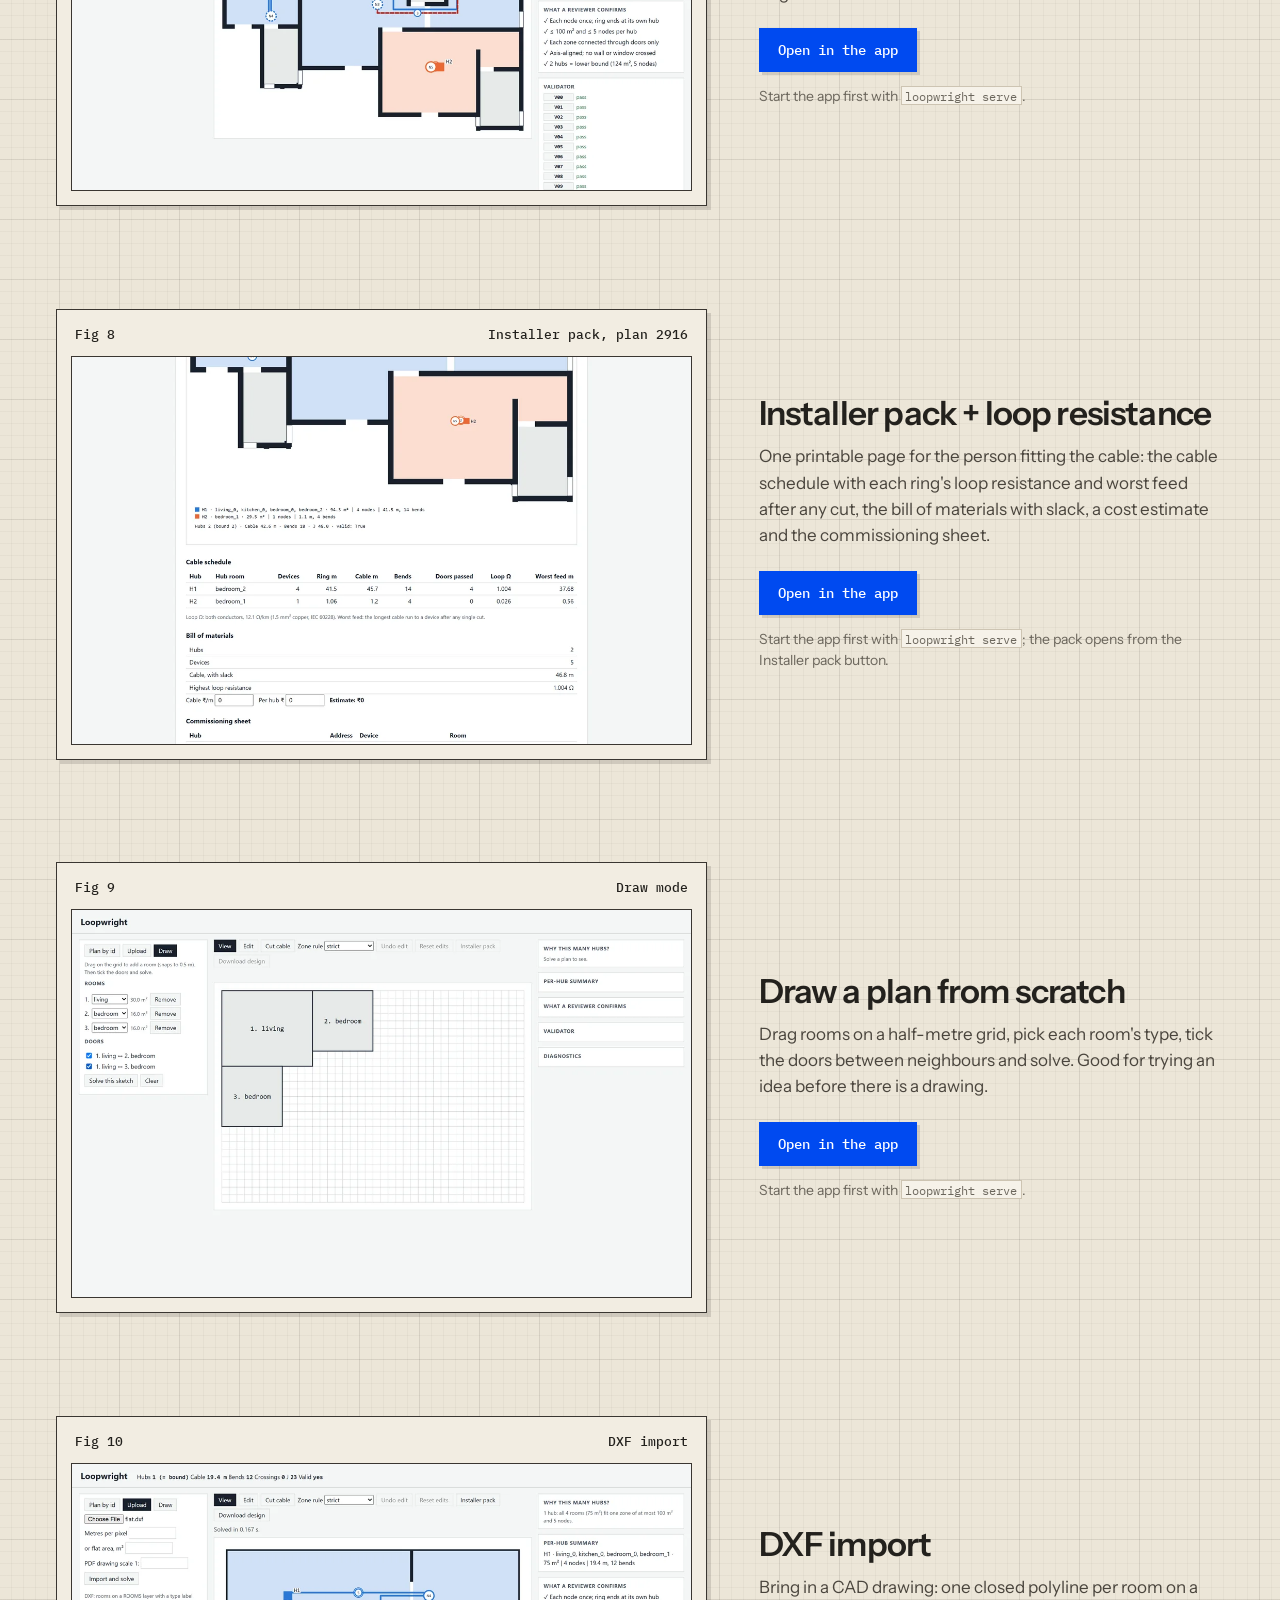
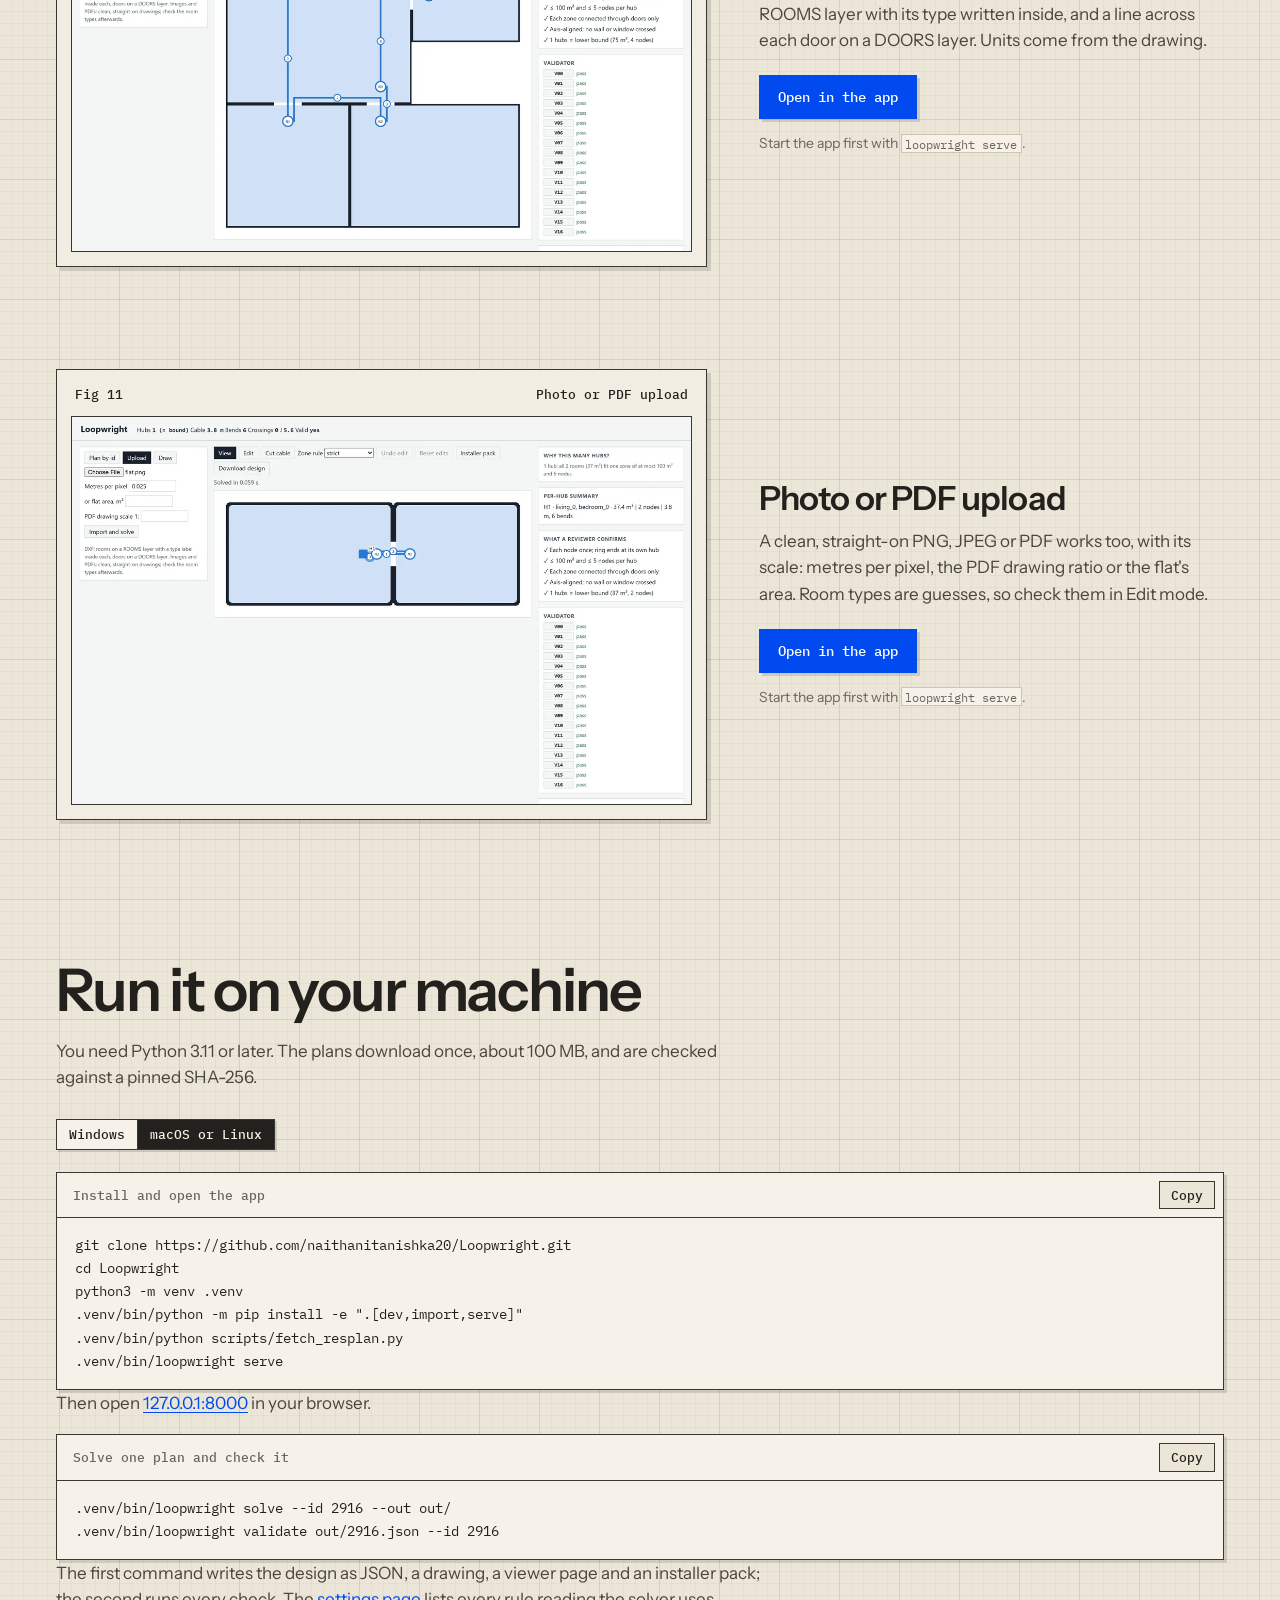
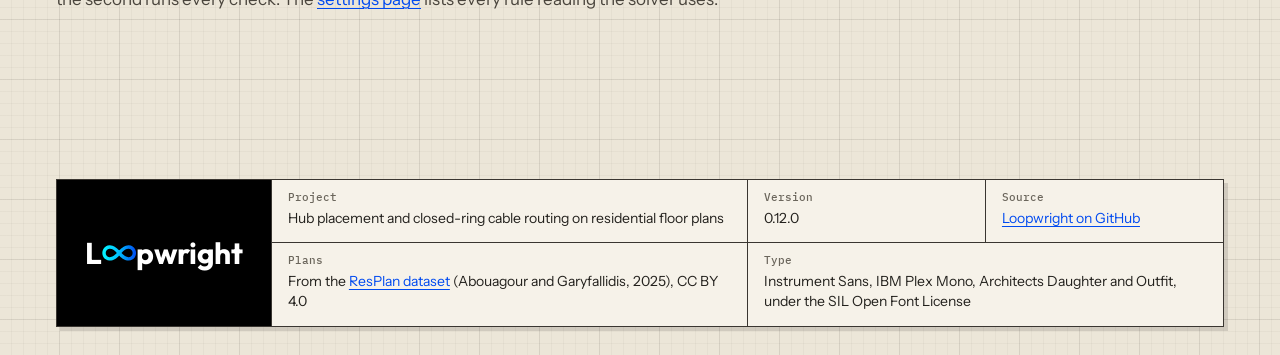
==== commit 18837d77: "The playground in the site's own header and footer Served with the site, the playground is now style" ====
--- a/site/index.html
+++ b/site/index.html
@@ -313,7 +313,7 @@
     <a class="logo" href="index.html" aria-label="Loopwright home"><span class="wm" aria-hidden="true">L<svg class="loop" viewBox="0 0 1152 520" focusable="false"><defs><linearGradient id="loop-gradient-foot" gradientUnits="userSpaceOnUse" x1="10" y1="0" x2="1136" y2="0"><stop offset="0" stop-color="#05F7FF"/><stop offset=".5" stop-color="#01BFFF"/><stop offset="1" stop-color="#004AF0"/></linearGradient></defs><path d="M573.0 265.0C556.2 283.2 540.1 301.7 522.7 319.5C505.3 337.2 487.9 355.2 468.6 371.6C449.3 387.9 429.3 404.3 407.0 417.6C384.6 430.8 360.6 443.8 334.7 451.2C308.9 458.6 280.0 464.5 251.8 462.2C223.6 459.9 191.7 453.0 165.6 437.3C139.6 421.6 111.7 396.7 95.4 368.0C79.0 339.3 67.5 299.3 67.5 265.0C67.5 230.7 79.0 190.7 95.4 162.0C111.7 133.3 139.6 108.4 165.6 92.7C191.7 77.0 223.6 70.1 251.8 67.8C280.0 65.5 308.9 71.4 334.7 78.8C360.6 86.2 384.6 99.2 407.0 112.4C429.3 125.7 449.3 142.1 468.6 158.4C487.9 174.8 505.3 192.8 522.7 210.5C540.1 228.3 556.2 246.8 573.0 265.0C589.8 283.2 605.9 301.7 623.3 319.5C640.7 337.2 658.1 355.2 677.4 371.6C696.7 387.9 716.7 404.3 739.0 417.6C761.4 430.8 785.4 443.8 811.3 451.2C837.1 458.6 866.0 464.5 894.2 462.2C922.4 459.9 954.3 453.0 980.4 437.3C1006.4 421.6 1034.3 396.7 1050.6 368.0C1067.0 339.3 1078.5 299.3 1078.5 265.0C1078.5 230.7 1067.0 190.7 1050.6 162.0C1034.3 133.3 1006.4 108.4 980.4 92.7C954.3 77.0 922.4 70.1 894.2 67.8C866.0 65.5 837.1 71.4 811.3 78.8C785.4 86.2 761.4 99.2 739.0 112.4C716.7 125.7 696.7 142.1 677.4 158.4C658.1 174.8 640.7 192.8 623.3 210.5C605.9 228.3 589.8 246.8 573.0 265.0Z" stroke="url(#loop-gradient-foot)" stroke-width="115"/></svg>pwright</span></a>
     <dl>
       <div class="cell wide"><dt>Project</dt><dd>Hub placement and closed-ring cable routing on residential floor plans</dd></div>
-      <div class="cell"><dt>Version</dt><dd><span data-num="version">0.11.0</span></dd></div>
+      <div class="cell"><dt>Version</dt><dd><span data-num="version">0.12.0</span></dd></div>
       <div class="cell"><dt>Source</dt><dd><a href="https://github.com/naithanitanishka20/Loopwright">Loopwright on GitHub</a></dd></div>
       <div class="cell wide"><dt>Plans</dt><dd>From the <a href="https://github.com/m-agour/ResPlan">ResPlan dataset</a> (Abouagour and Garyfallidis, 2025), CC BY 4.0</dd></div>
       <div class="cell wide"><dt>Type</dt><dd>Instrument Sans, IBM Plex Mono, Architects Daughter and Outfit, under the SIL Open Font License</dd></div>
--- a/site/styles.css
+++ b/site/styles.css
@@ -325,8 +325,10 @@
   color: var(--blue);
 }
 
-.links a.playground:hover {
-  color: var(--sheet);
+.links a.playground:hover,
+.links a.playground[aria-current="page"] {
+  background: var(--blue);
+  color: #fff;
 }
 
 .gear {
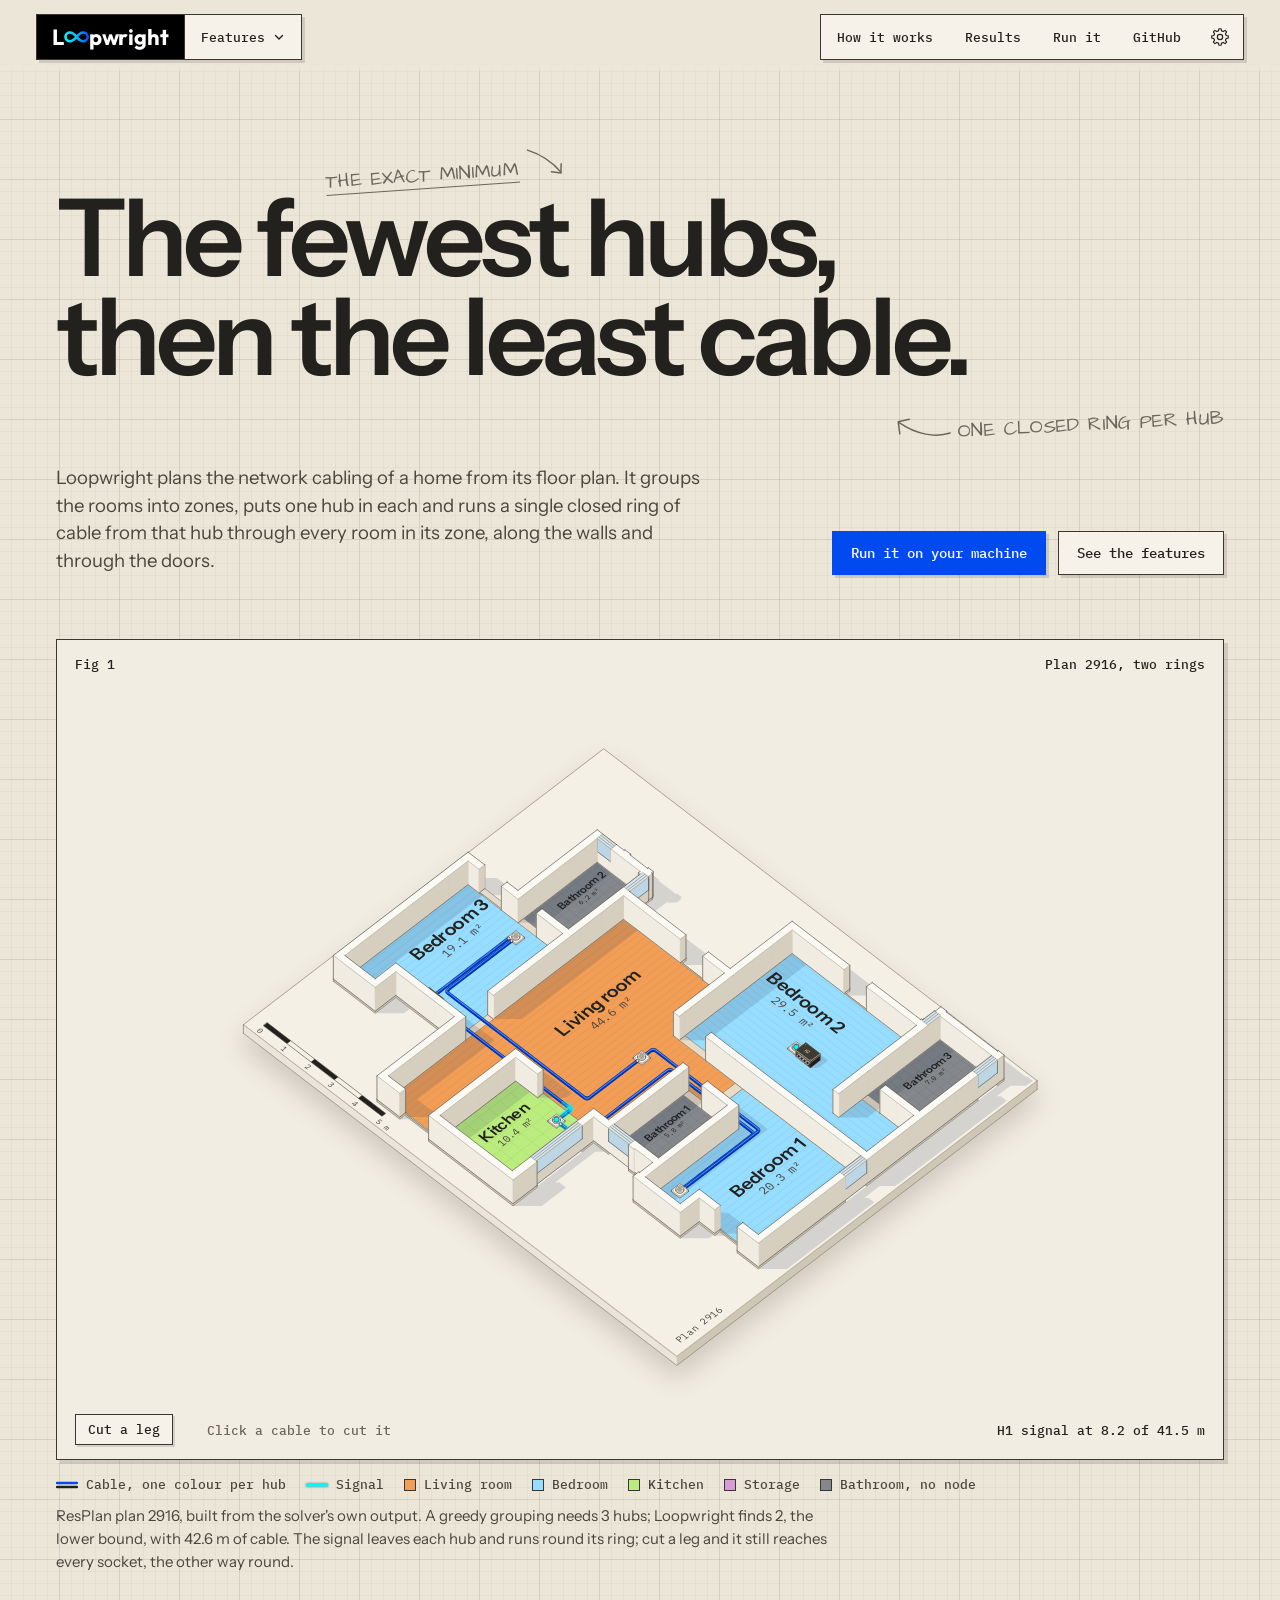
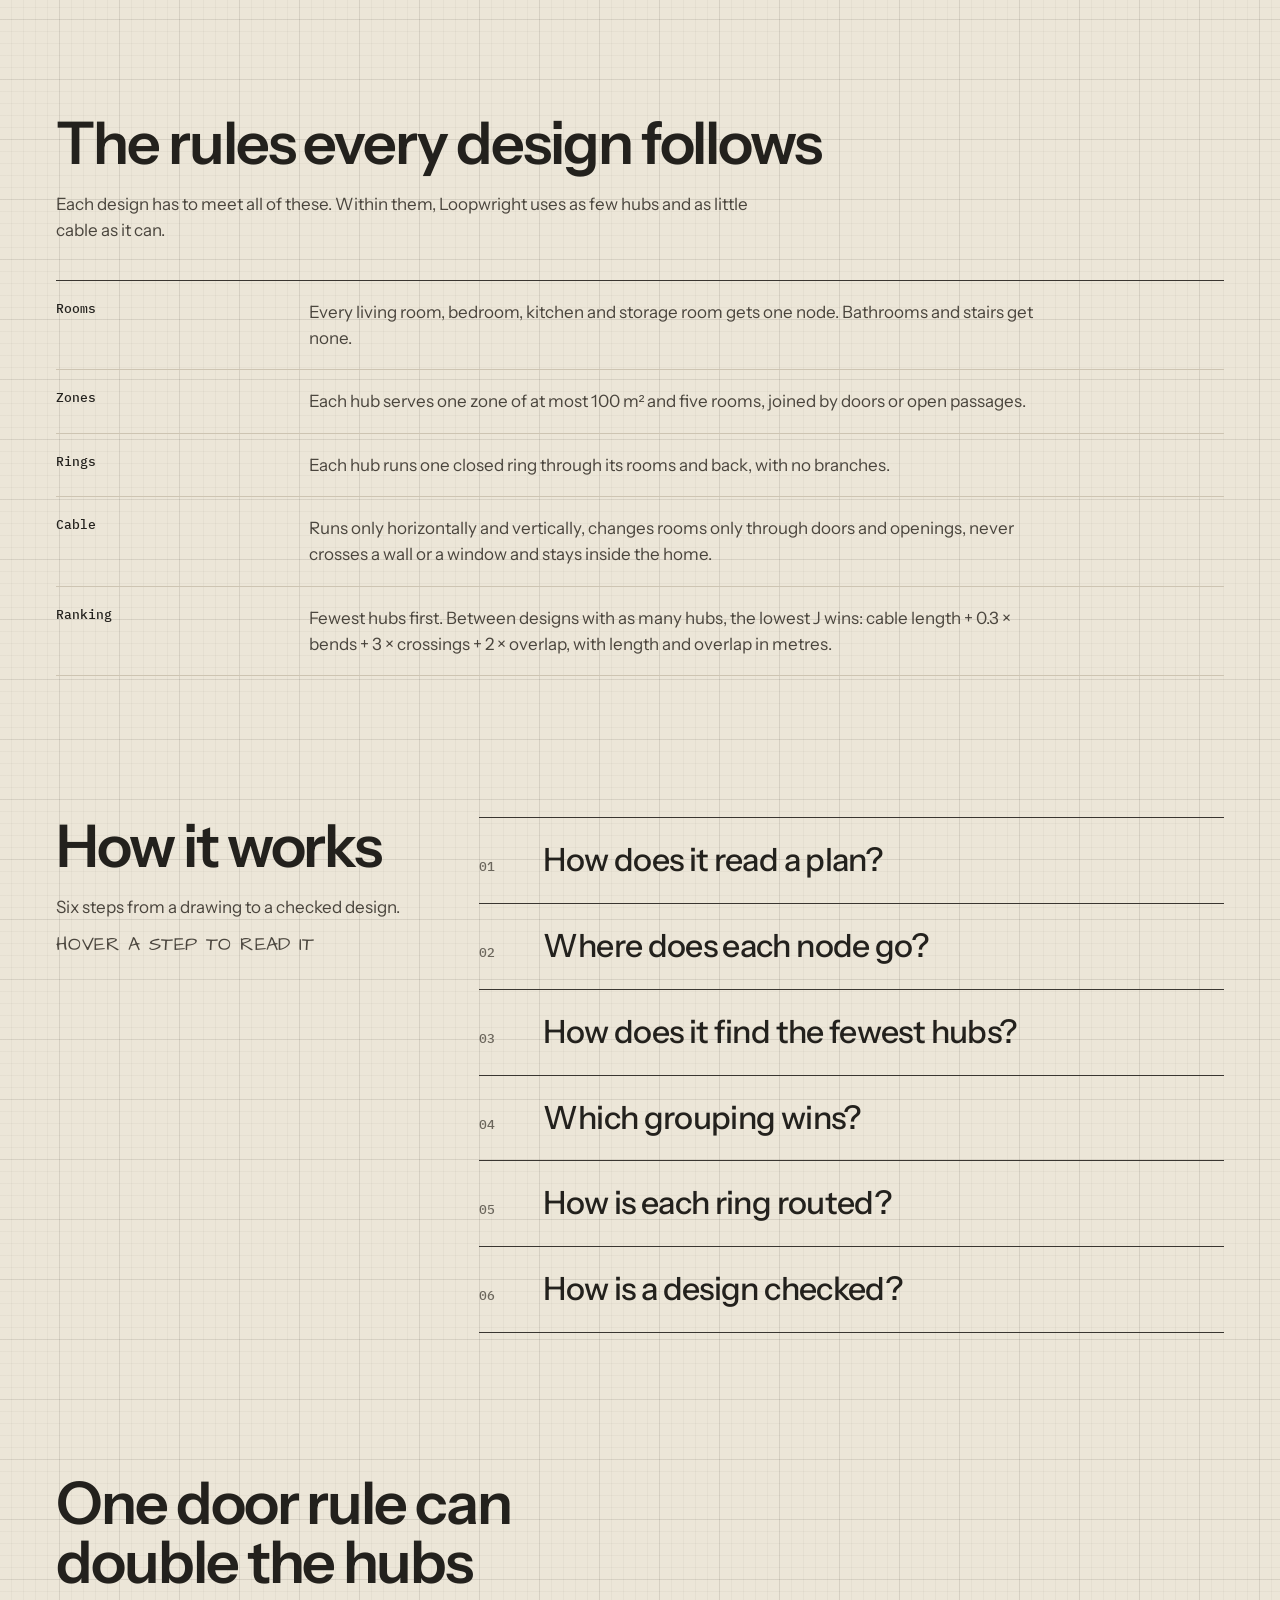
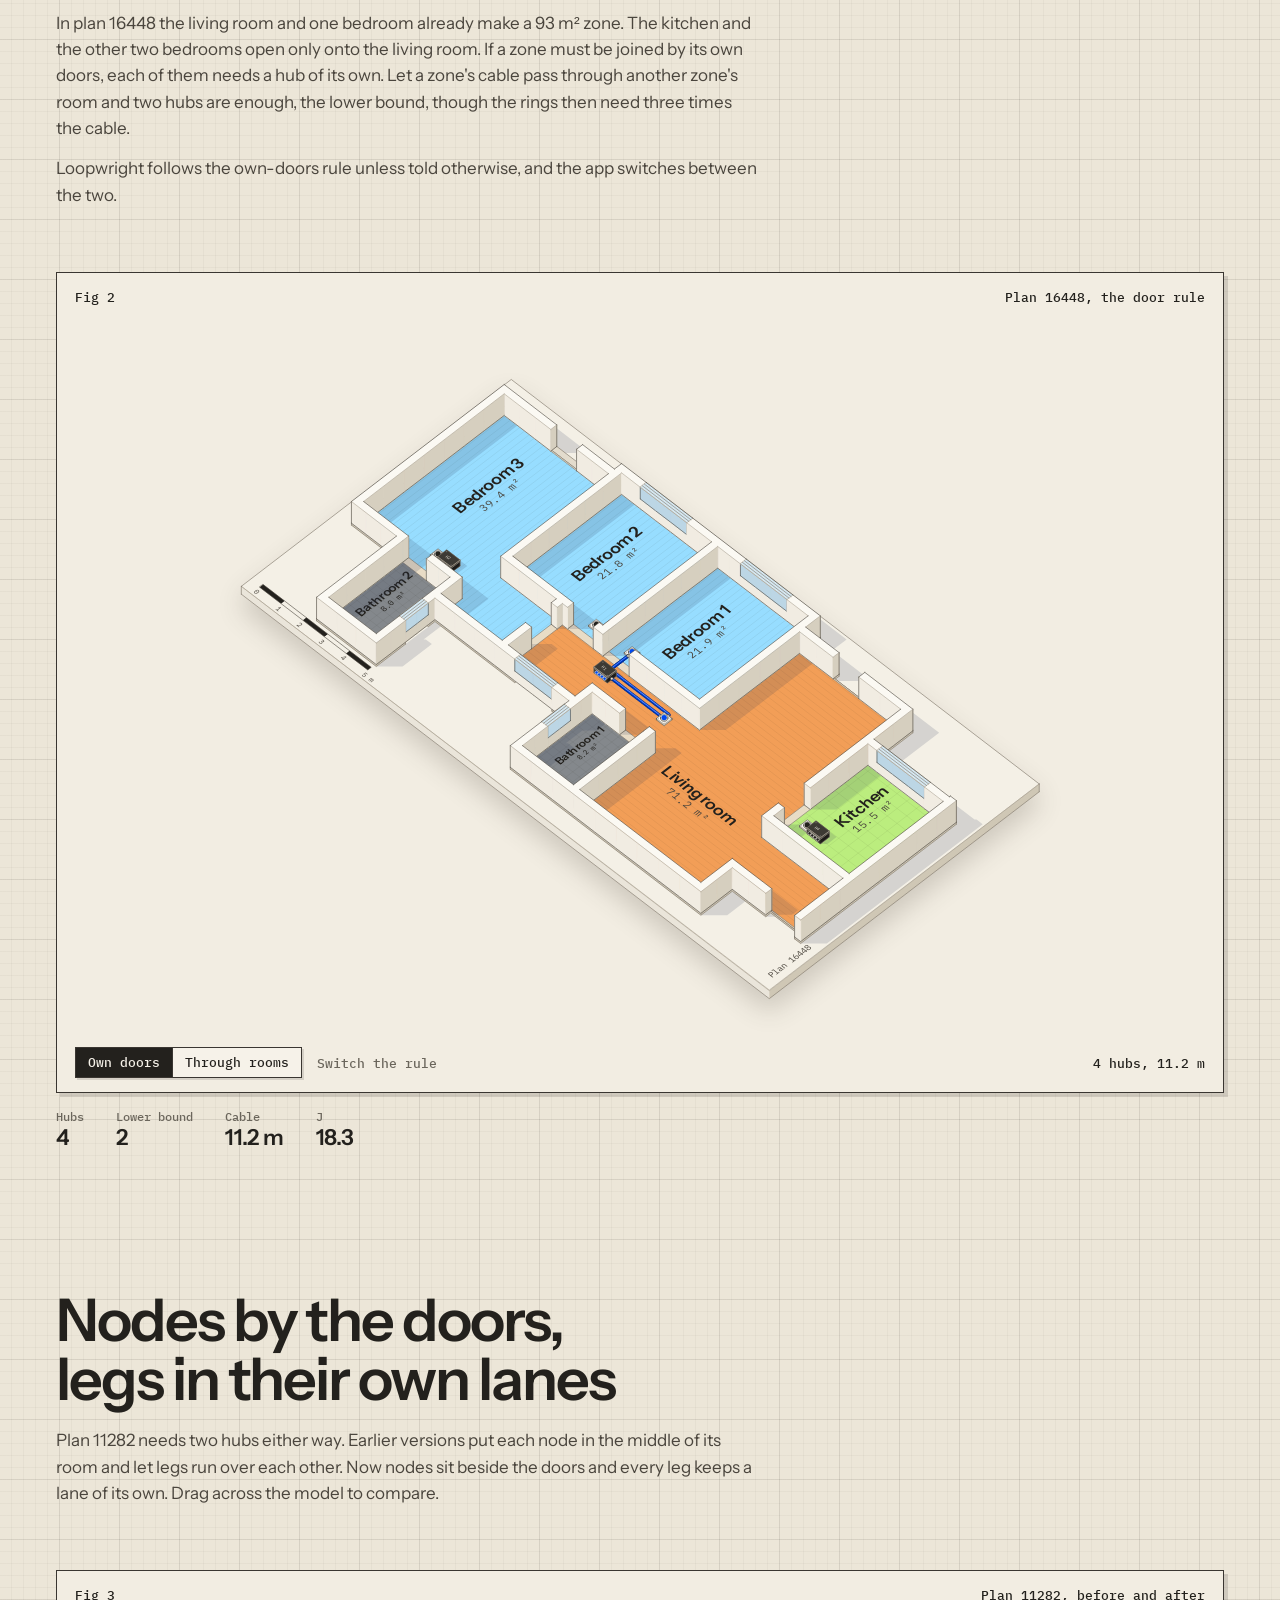
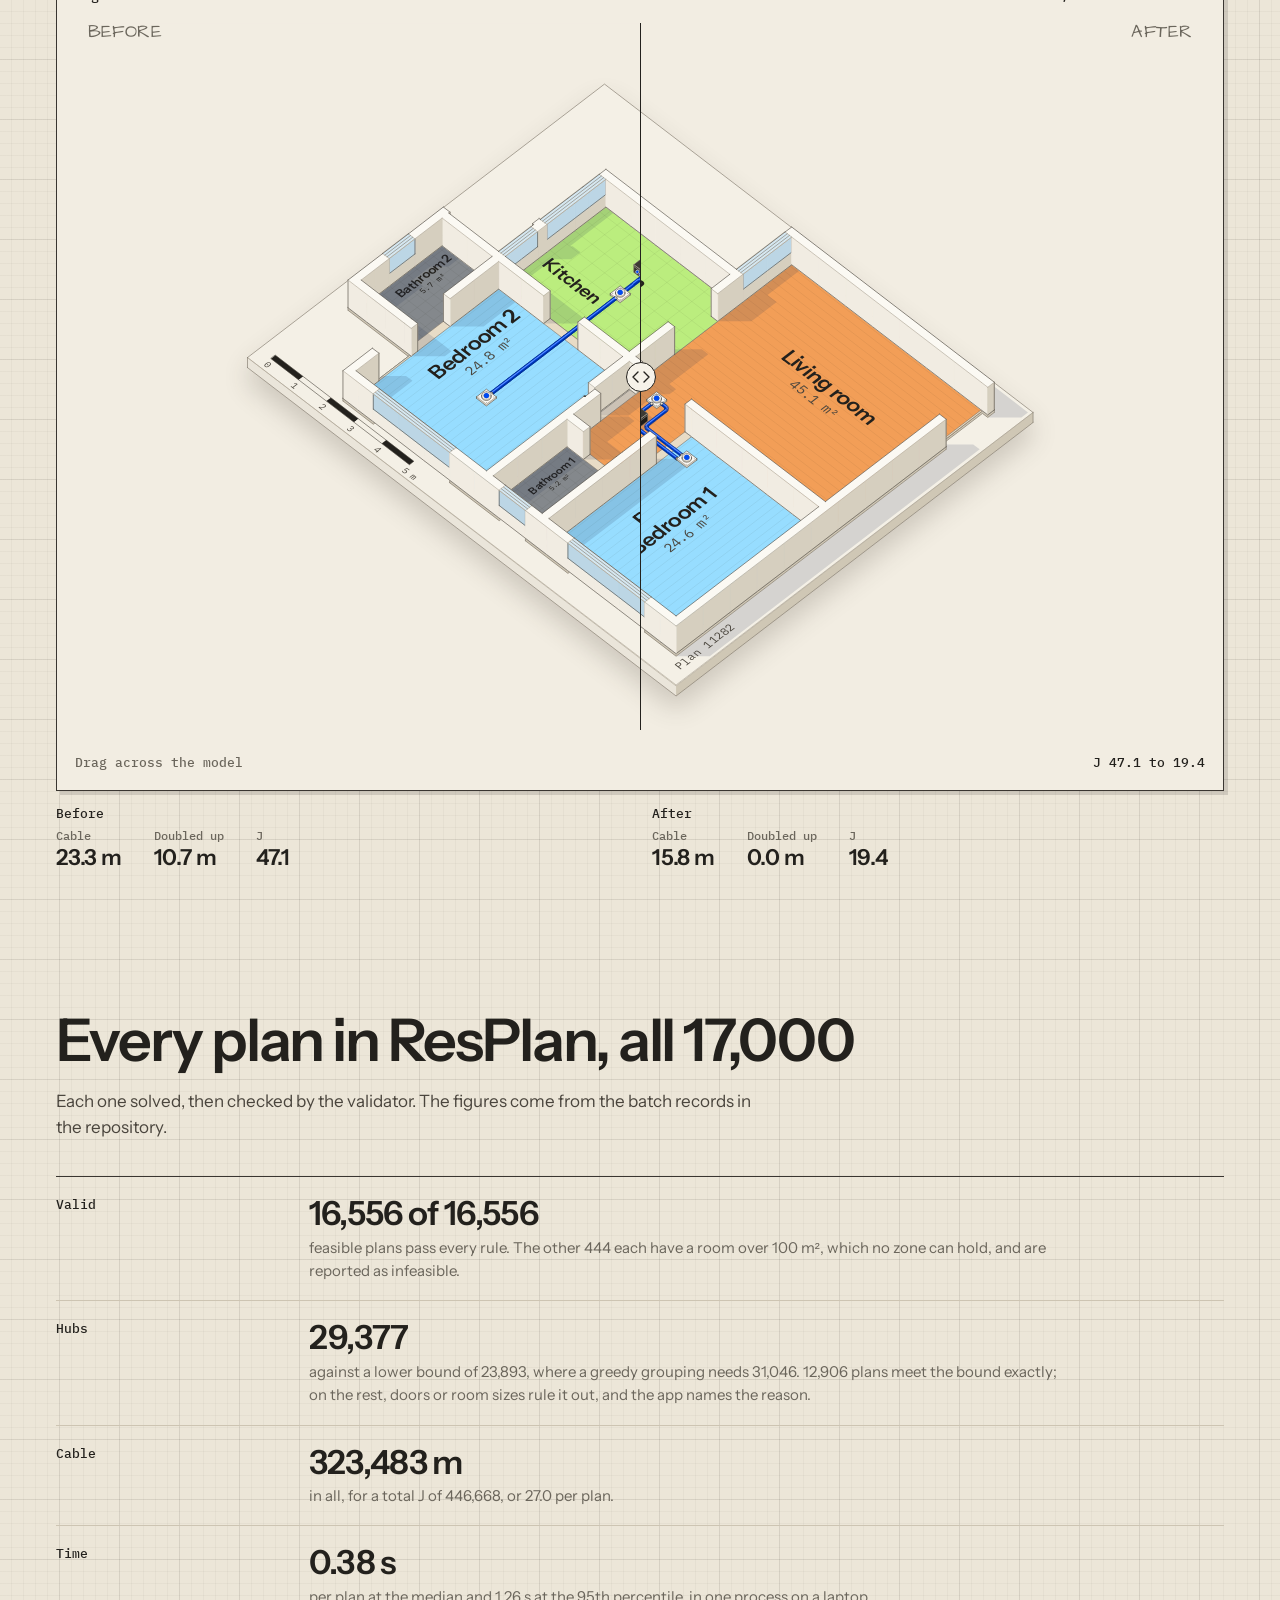
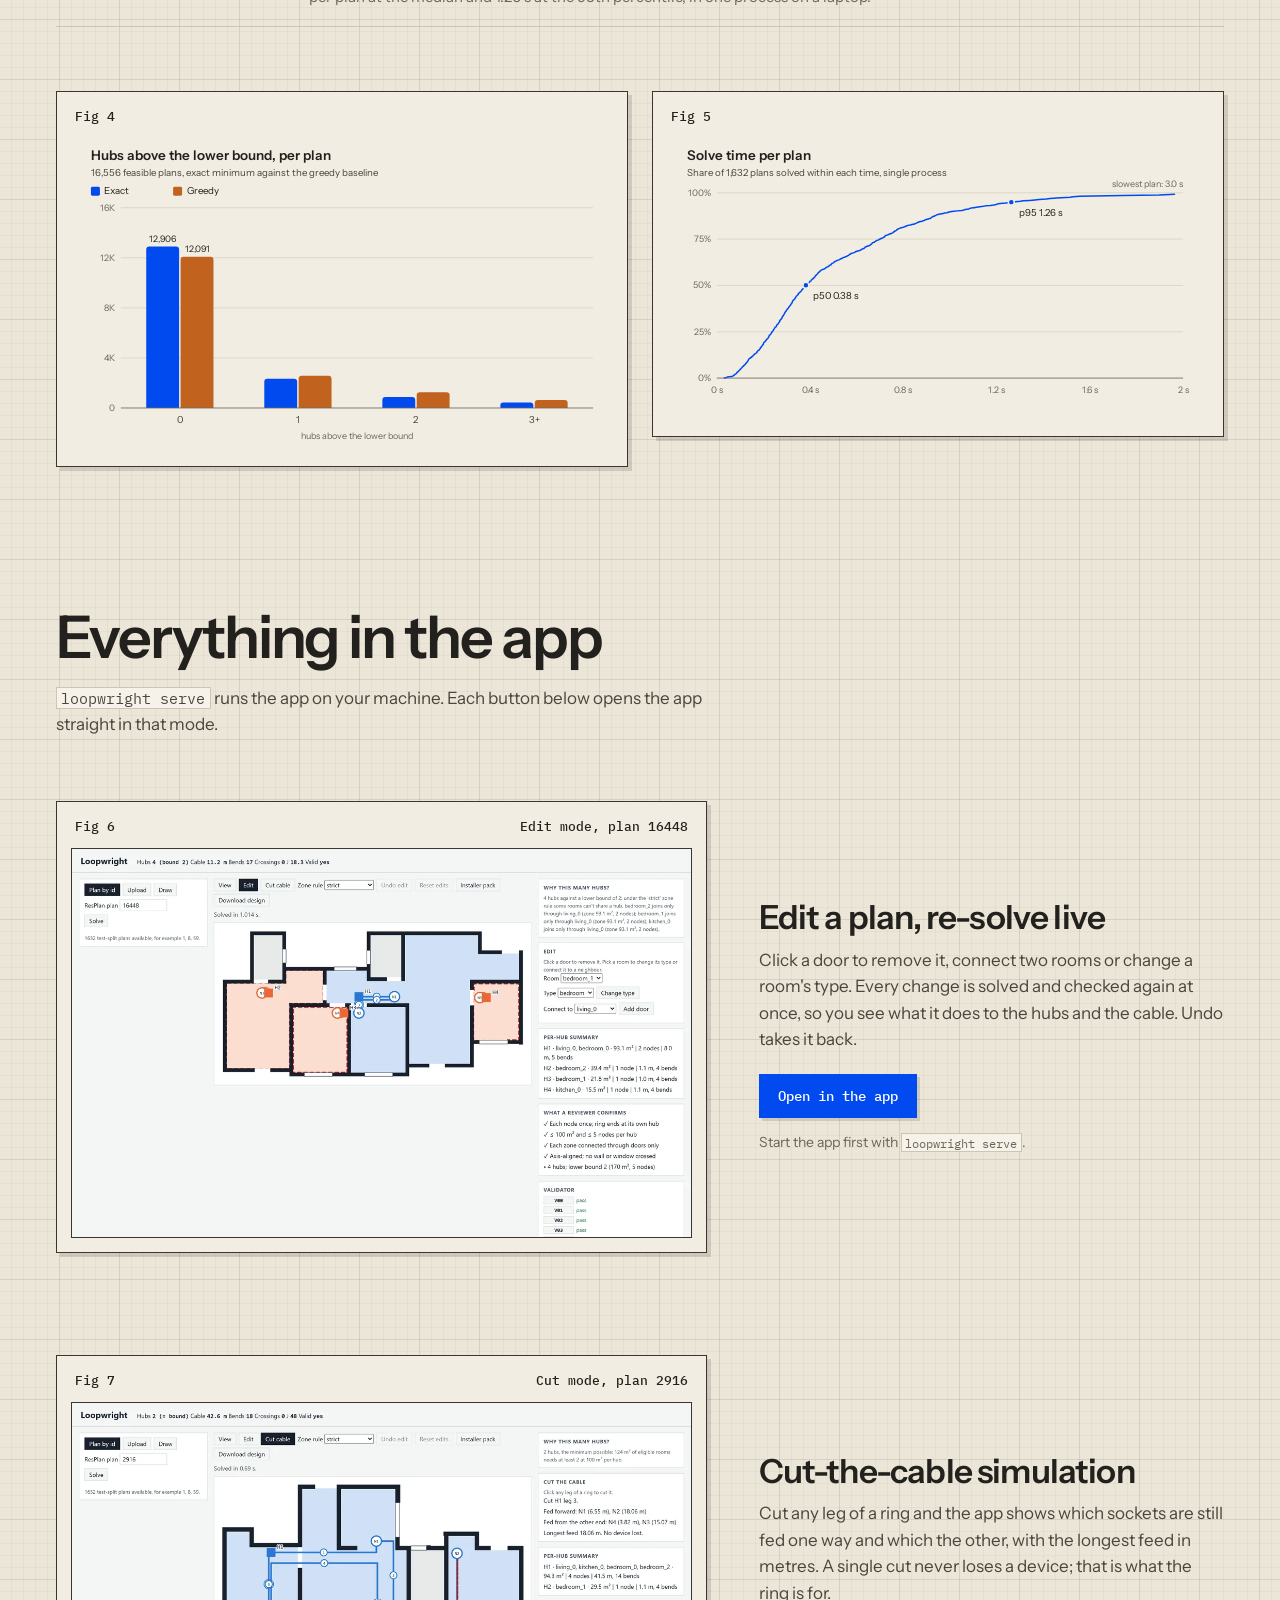
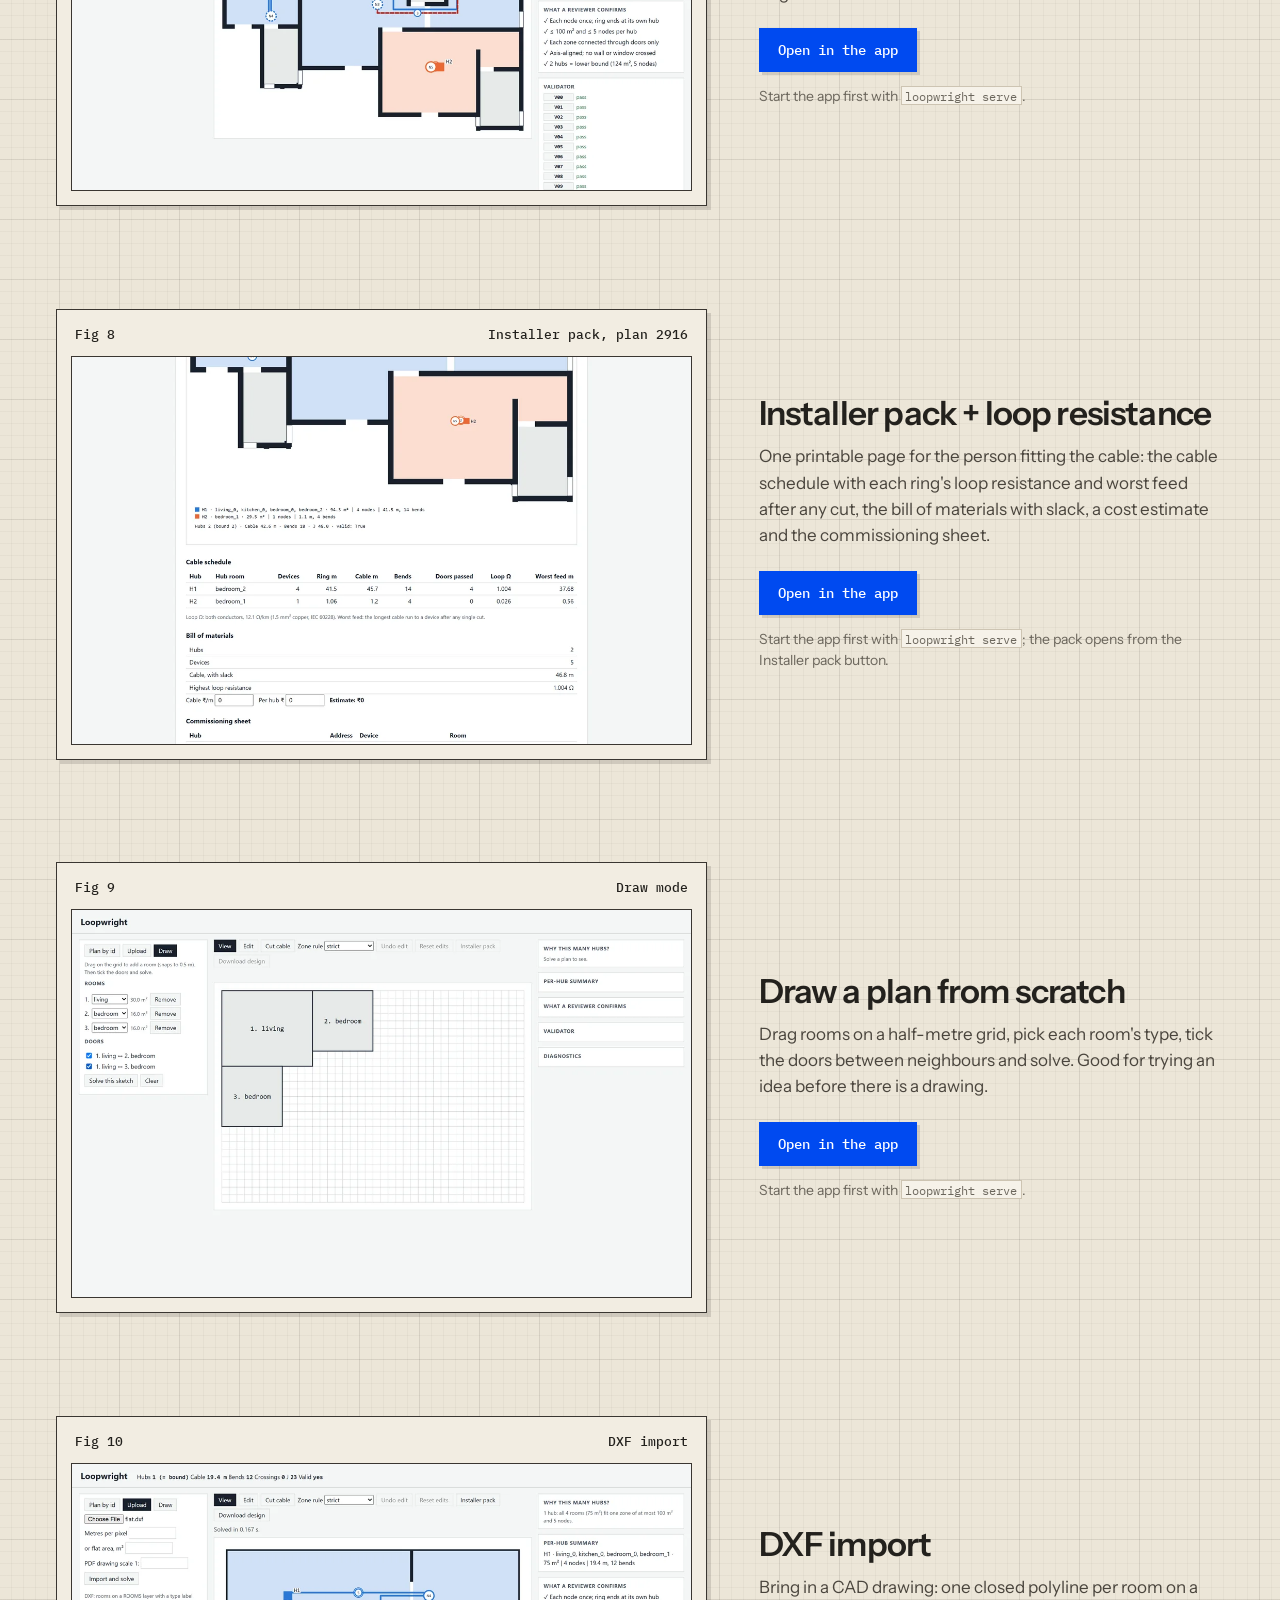
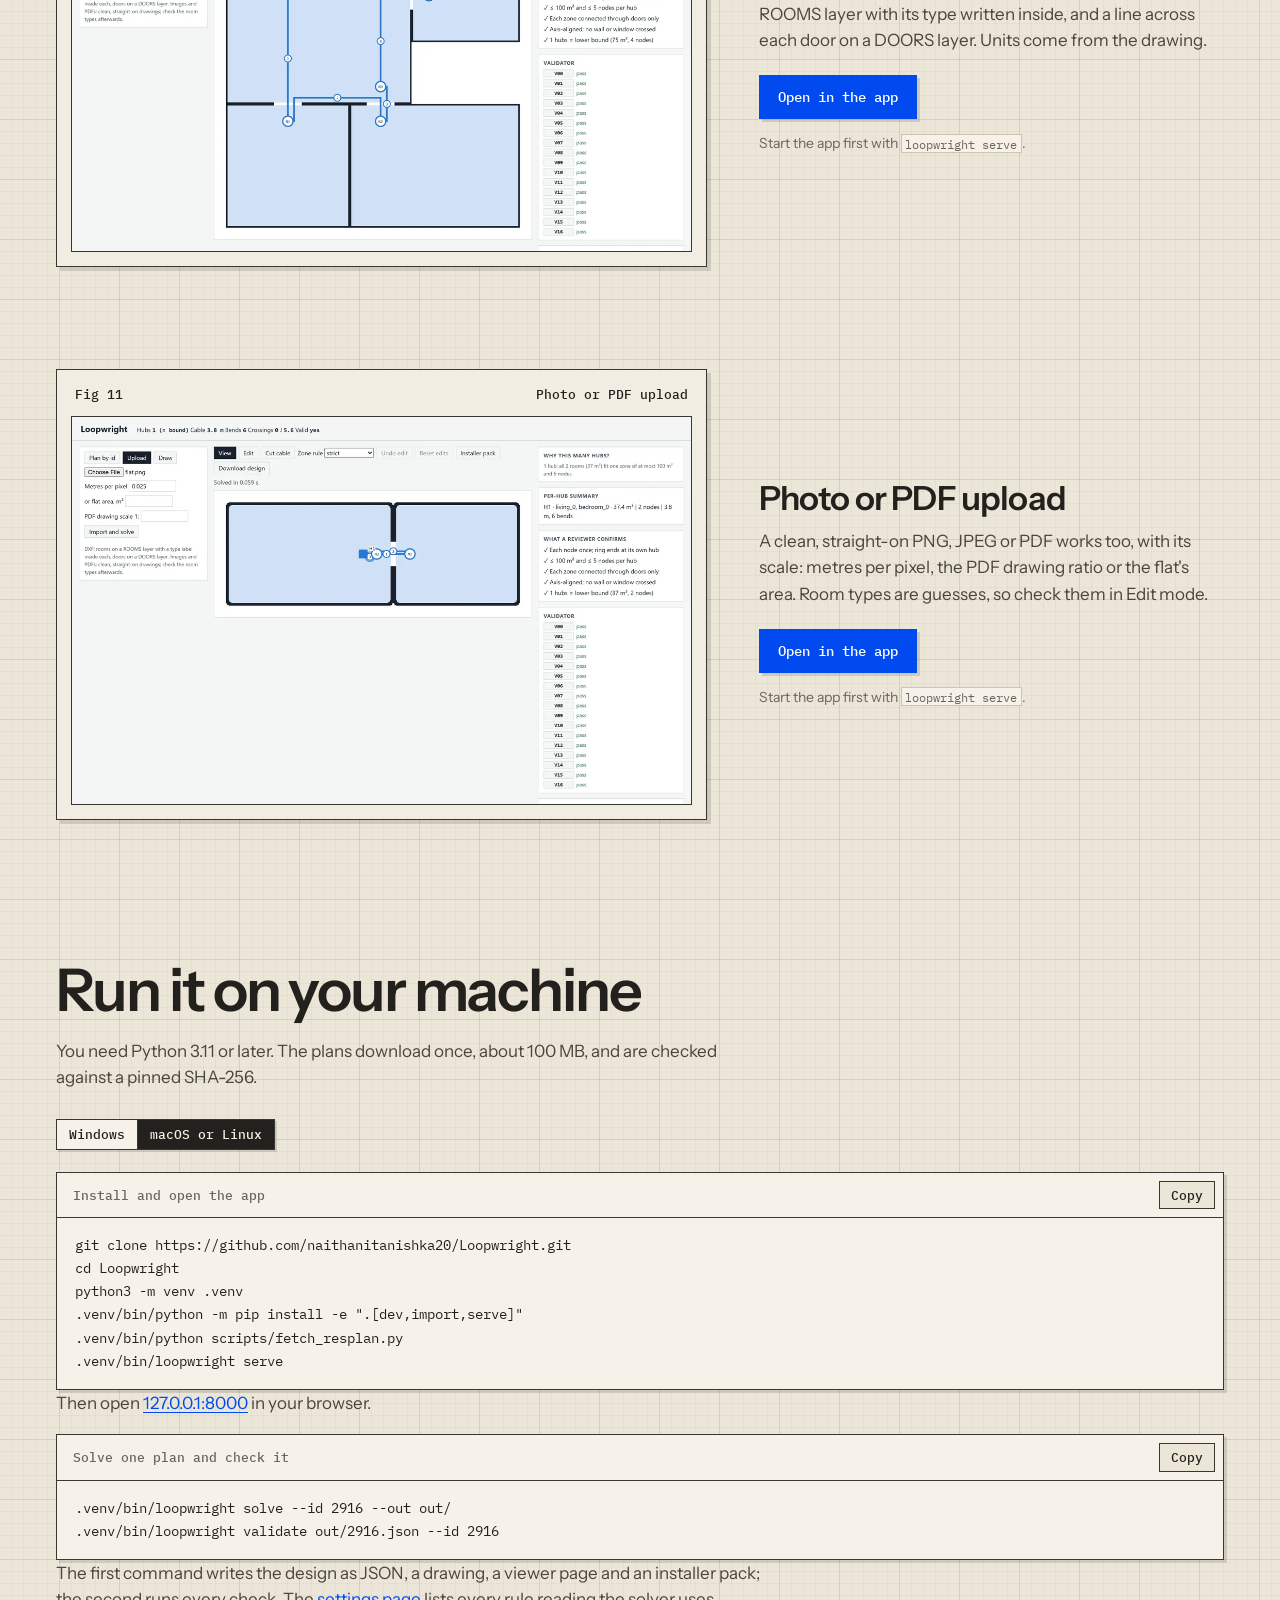
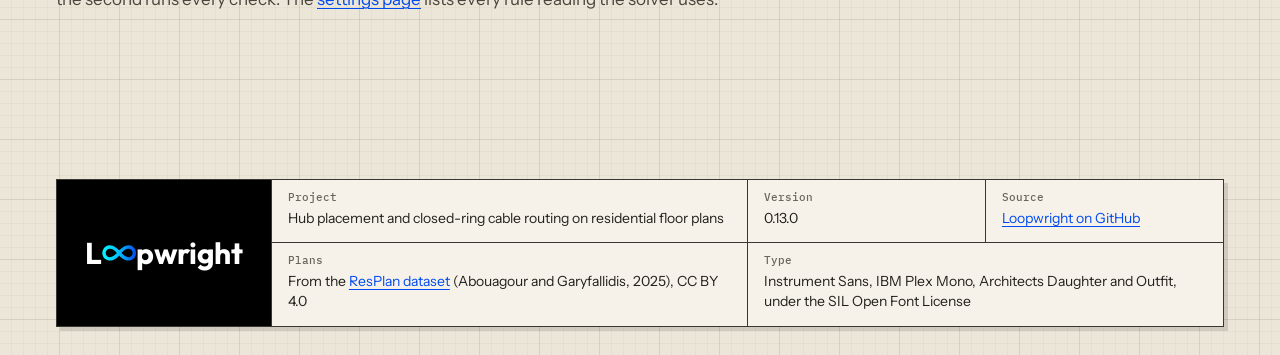
==== commit 11f31762: "Every plan on the hosted copy, and a plan picker that cannot miss The hosted copy kept 1,635 of ResP" ====
--- a/site/index.html
+++ b/site/index.html
@@ -313,7 +313,7 @@
     <a class="logo" href="index.html" aria-label="Loopwright home"><span class="wm" aria-hidden="true">L<svg class="loop" viewBox="0 0 1152 520" focusable="false"><defs><linearGradient id="loop-gradient-foot" gradientUnits="userSpaceOnUse" x1="10" y1="0" x2="1136" y2="0"><stop offset="0" stop-color="#05F7FF"/><stop offset=".5" stop-color="#01BFFF"/><stop offset="1" stop-color="#004AF0"/></linearGradient></defs><path d="M573.0 265.0C556.2 283.2 540.1 301.7 522.7 319.5C505.3 337.2 487.9 355.2 468.6 371.6C449.3 387.9 429.3 404.3 407.0 417.6C384.6 430.8 360.6 443.8 334.7 451.2C308.9 458.6 280.0 464.5 251.8 462.2C223.6 459.9 191.7 453.0 165.6 437.3C139.6 421.6 111.7 396.7 95.4 368.0C79.0 339.3 67.5 299.3 67.5 265.0C67.5 230.7 79.0 190.7 95.4 162.0C111.7 133.3 139.6 108.4 165.6 92.7C191.7 77.0 223.6 70.1 251.8 67.8C280.0 65.5 308.9 71.4 334.7 78.8C360.6 86.2 384.6 99.2 407.0 112.4C429.3 125.7 449.3 142.1 468.6 158.4C487.9 174.8 505.3 192.8 522.7 210.5C540.1 228.3 556.2 246.8 573.0 265.0C589.8 283.2 605.9 301.7 623.3 319.5C640.7 337.2 658.1 355.2 677.4 371.6C696.7 387.9 716.7 404.3 739.0 417.6C761.4 430.8 785.4 443.8 811.3 451.2C837.1 458.6 866.0 464.5 894.2 462.2C922.4 459.9 954.3 453.0 980.4 437.3C1006.4 421.6 1034.3 396.7 1050.6 368.0C1067.0 339.3 1078.5 299.3 1078.5 265.0C1078.5 230.7 1067.0 190.7 1050.6 162.0C1034.3 133.3 1006.4 108.4 980.4 92.7C954.3 77.0 922.4 70.1 894.2 67.8C866.0 65.5 837.1 71.4 811.3 78.8C785.4 86.2 761.4 99.2 739.0 112.4C716.7 125.7 696.7 142.1 677.4 158.4C658.1 174.8 640.7 192.8 623.3 210.5C605.9 228.3 589.8 246.8 573.0 265.0Z" stroke="url(#loop-gradient-foot)" stroke-width="115"/></svg>pwright</span></a>
     <dl>
       <div class="cell wide"><dt>Project</dt><dd>Hub placement and closed-ring cable routing on residential floor plans</dd></div>
-      <div class="cell"><dt>Version</dt><dd><span data-num="version">0.12.0</span></dd></div>
+      <div class="cell"><dt>Version</dt><dd><span data-num="version">0.13.0</span></dd></div>
       <div class="cell"><dt>Source</dt><dd><a href="https://github.com/naithanitanishka20/Loopwright">Loopwright on GitHub</a></dd></div>
       <div class="cell wide"><dt>Plans</dt><dd>From the <a href="https://github.com/m-agour/ResPlan">ResPlan dataset</a> (Abouagour and Garyfallidis, 2025), CC BY 4.0</dd></div>
       <div class="cell wide"><dt>Type</dt><dd>Instrument Sans, IBM Plex Mono, Architects Daughter and Outfit, under the SIL Open Font License</dd></div>
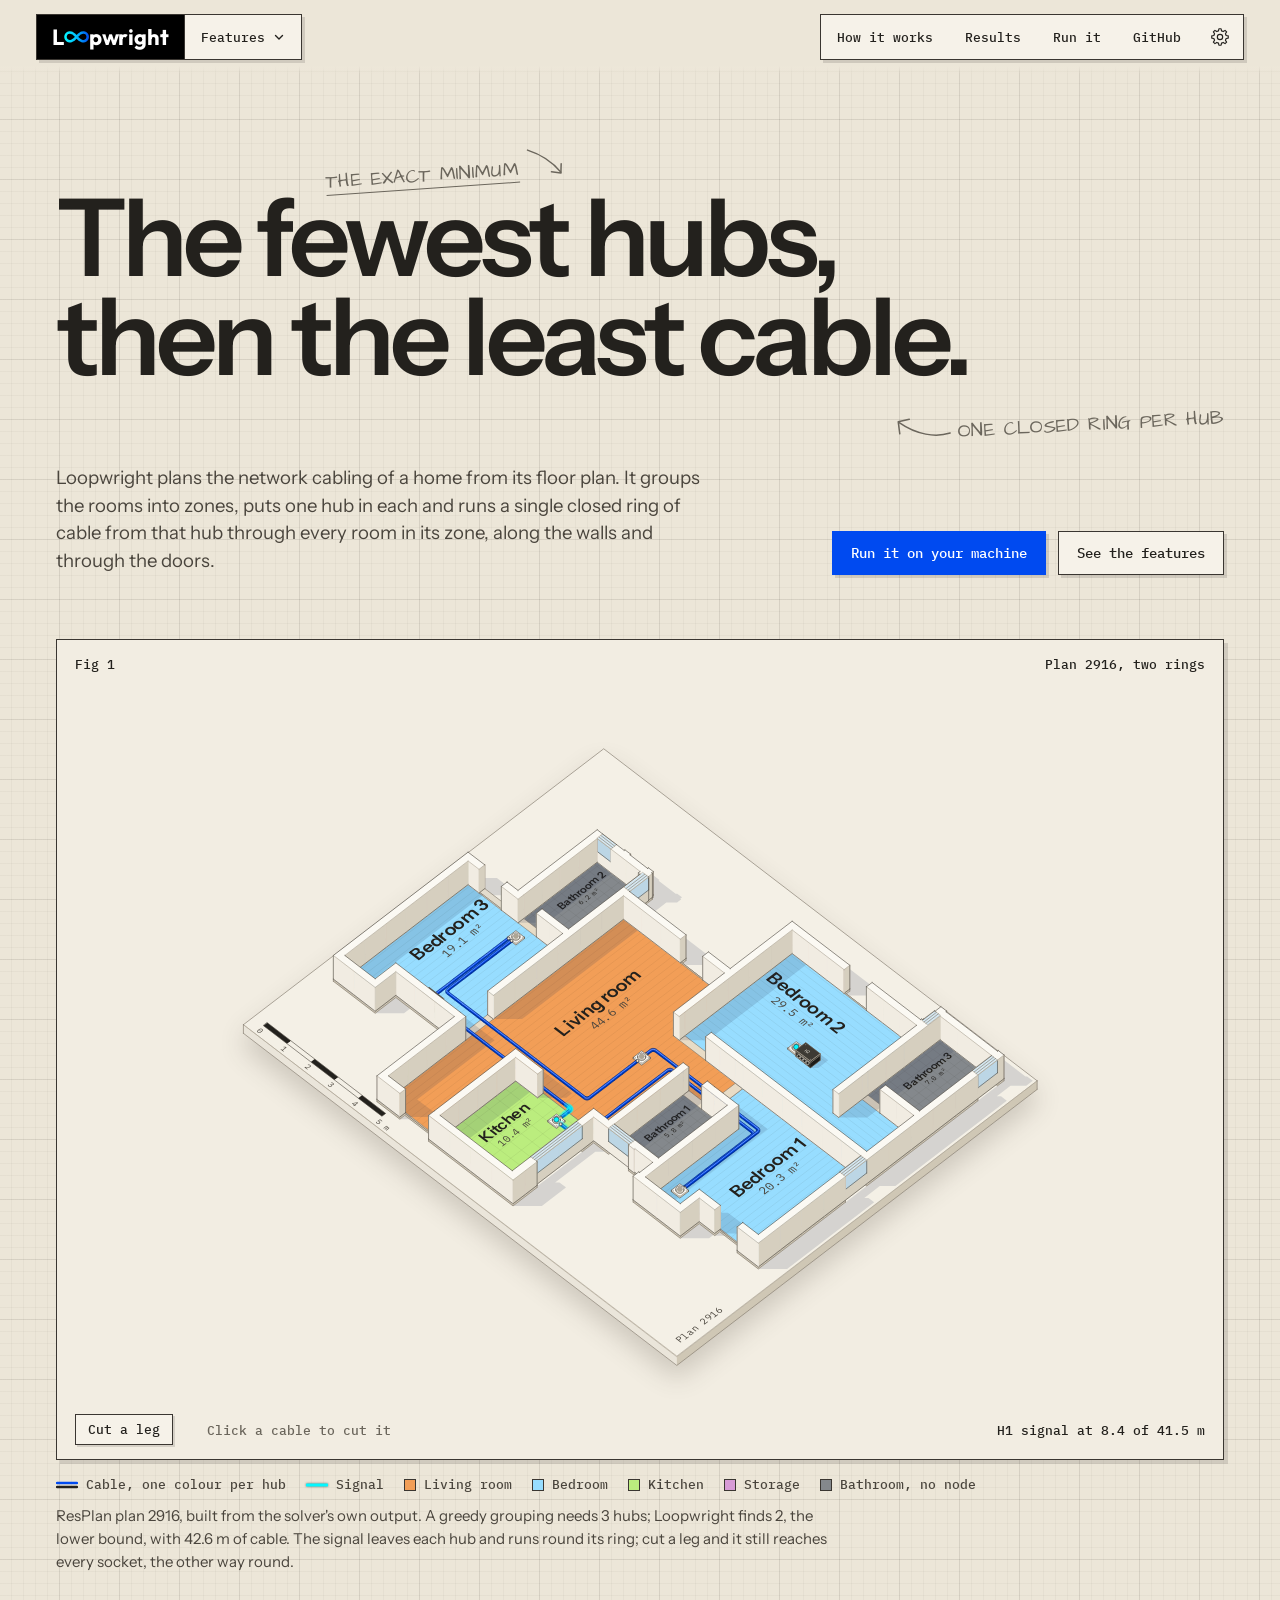
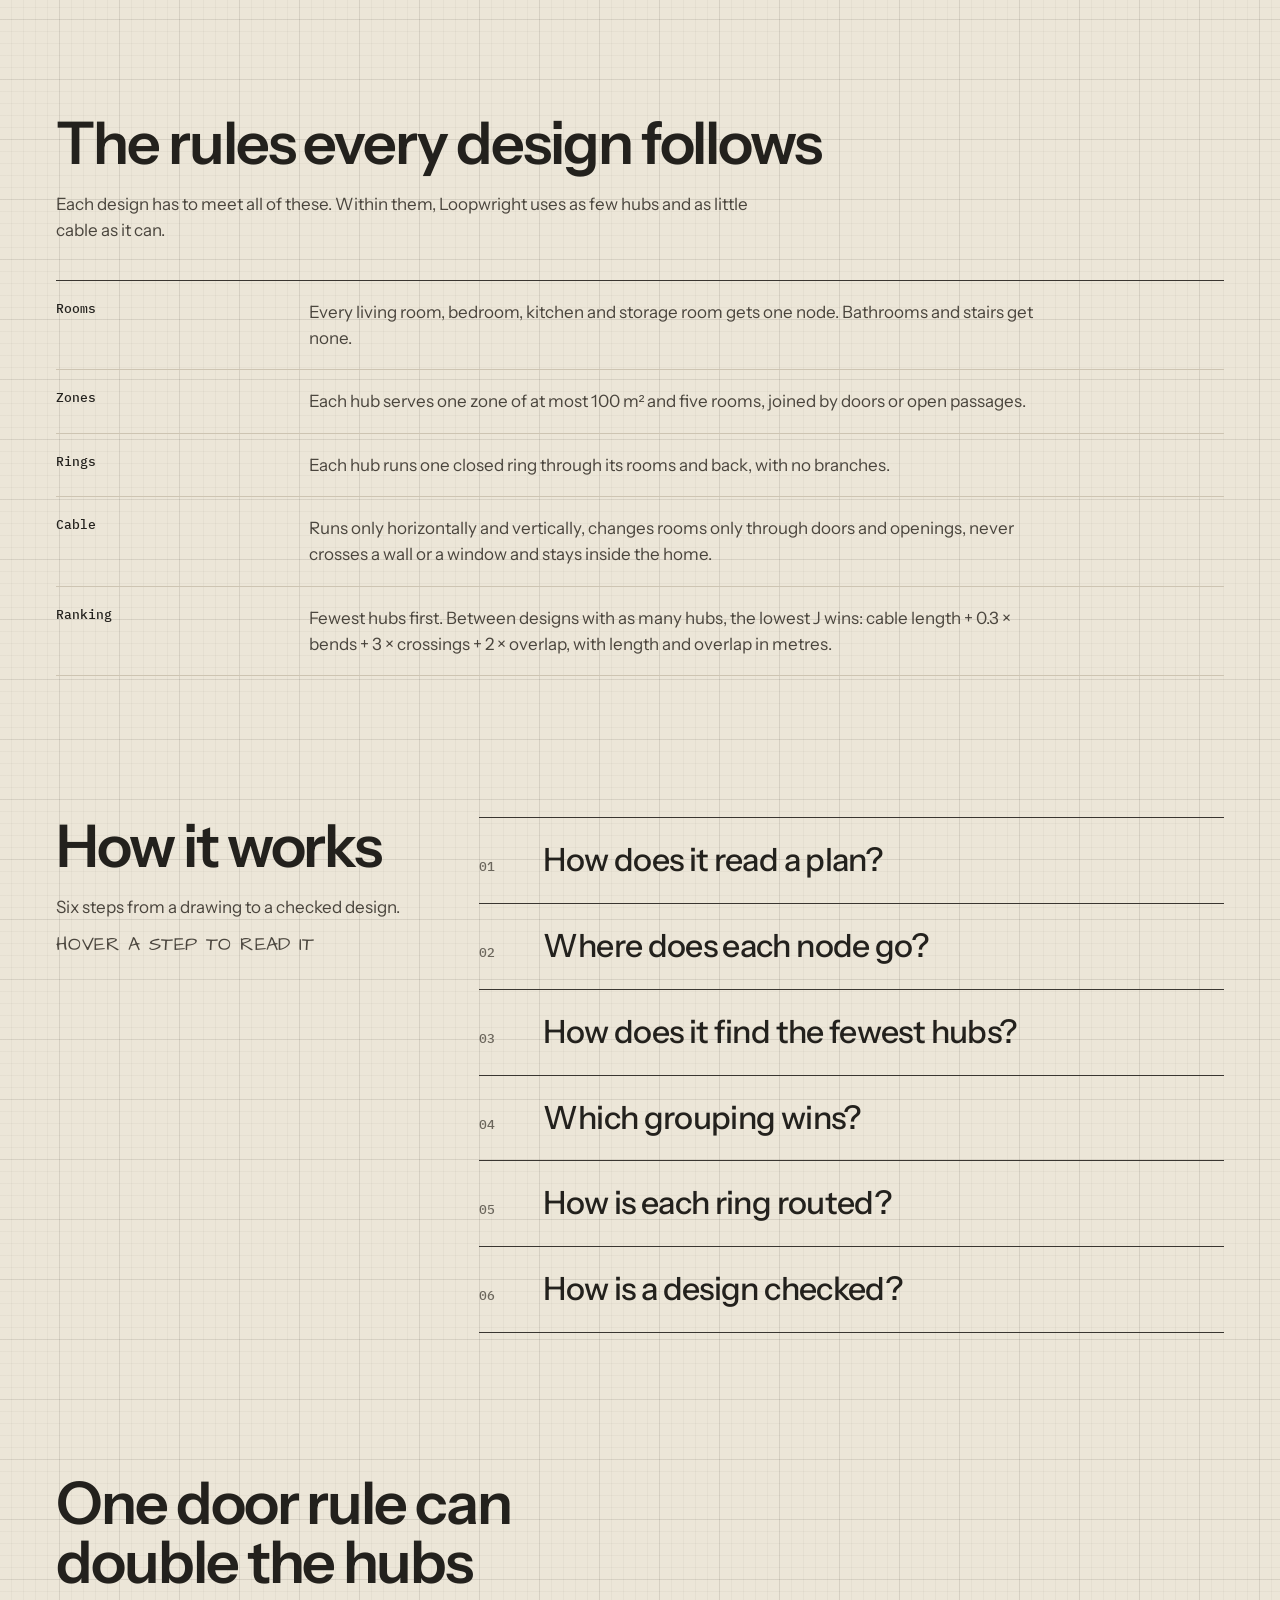
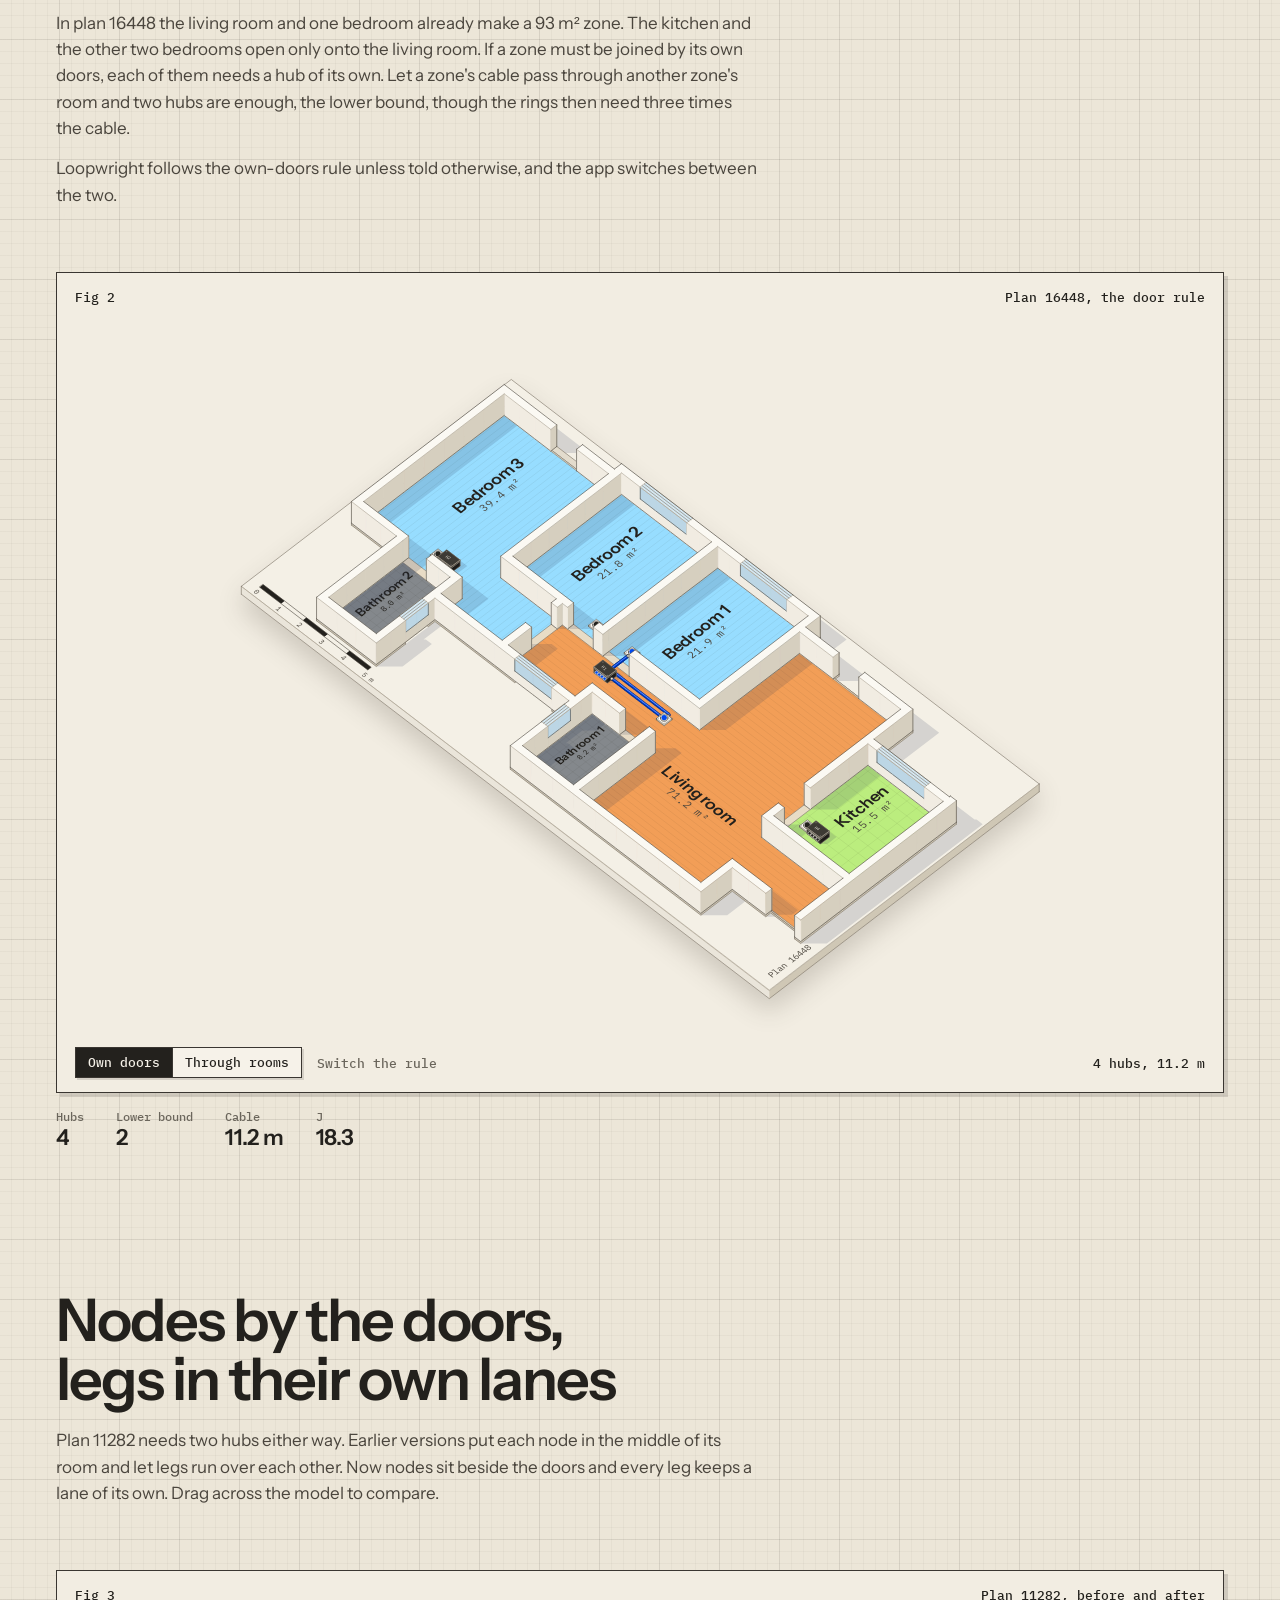
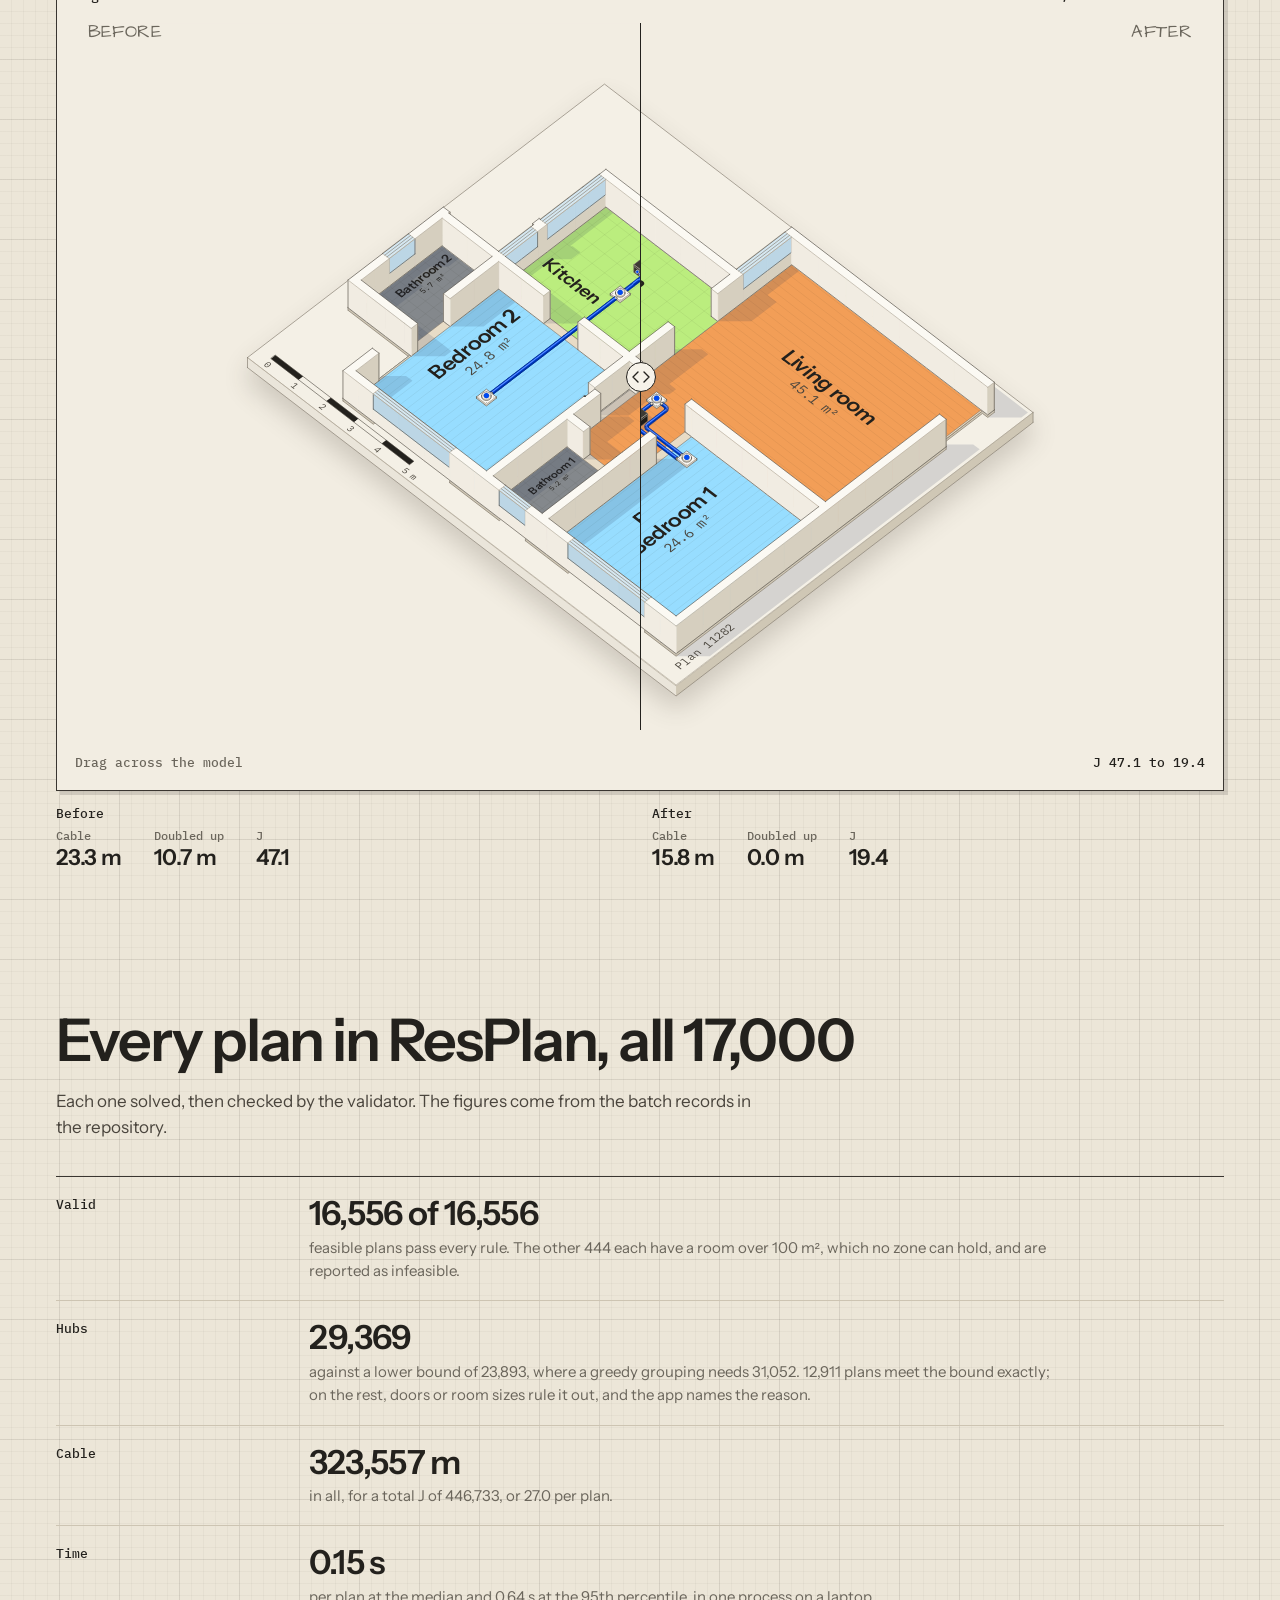
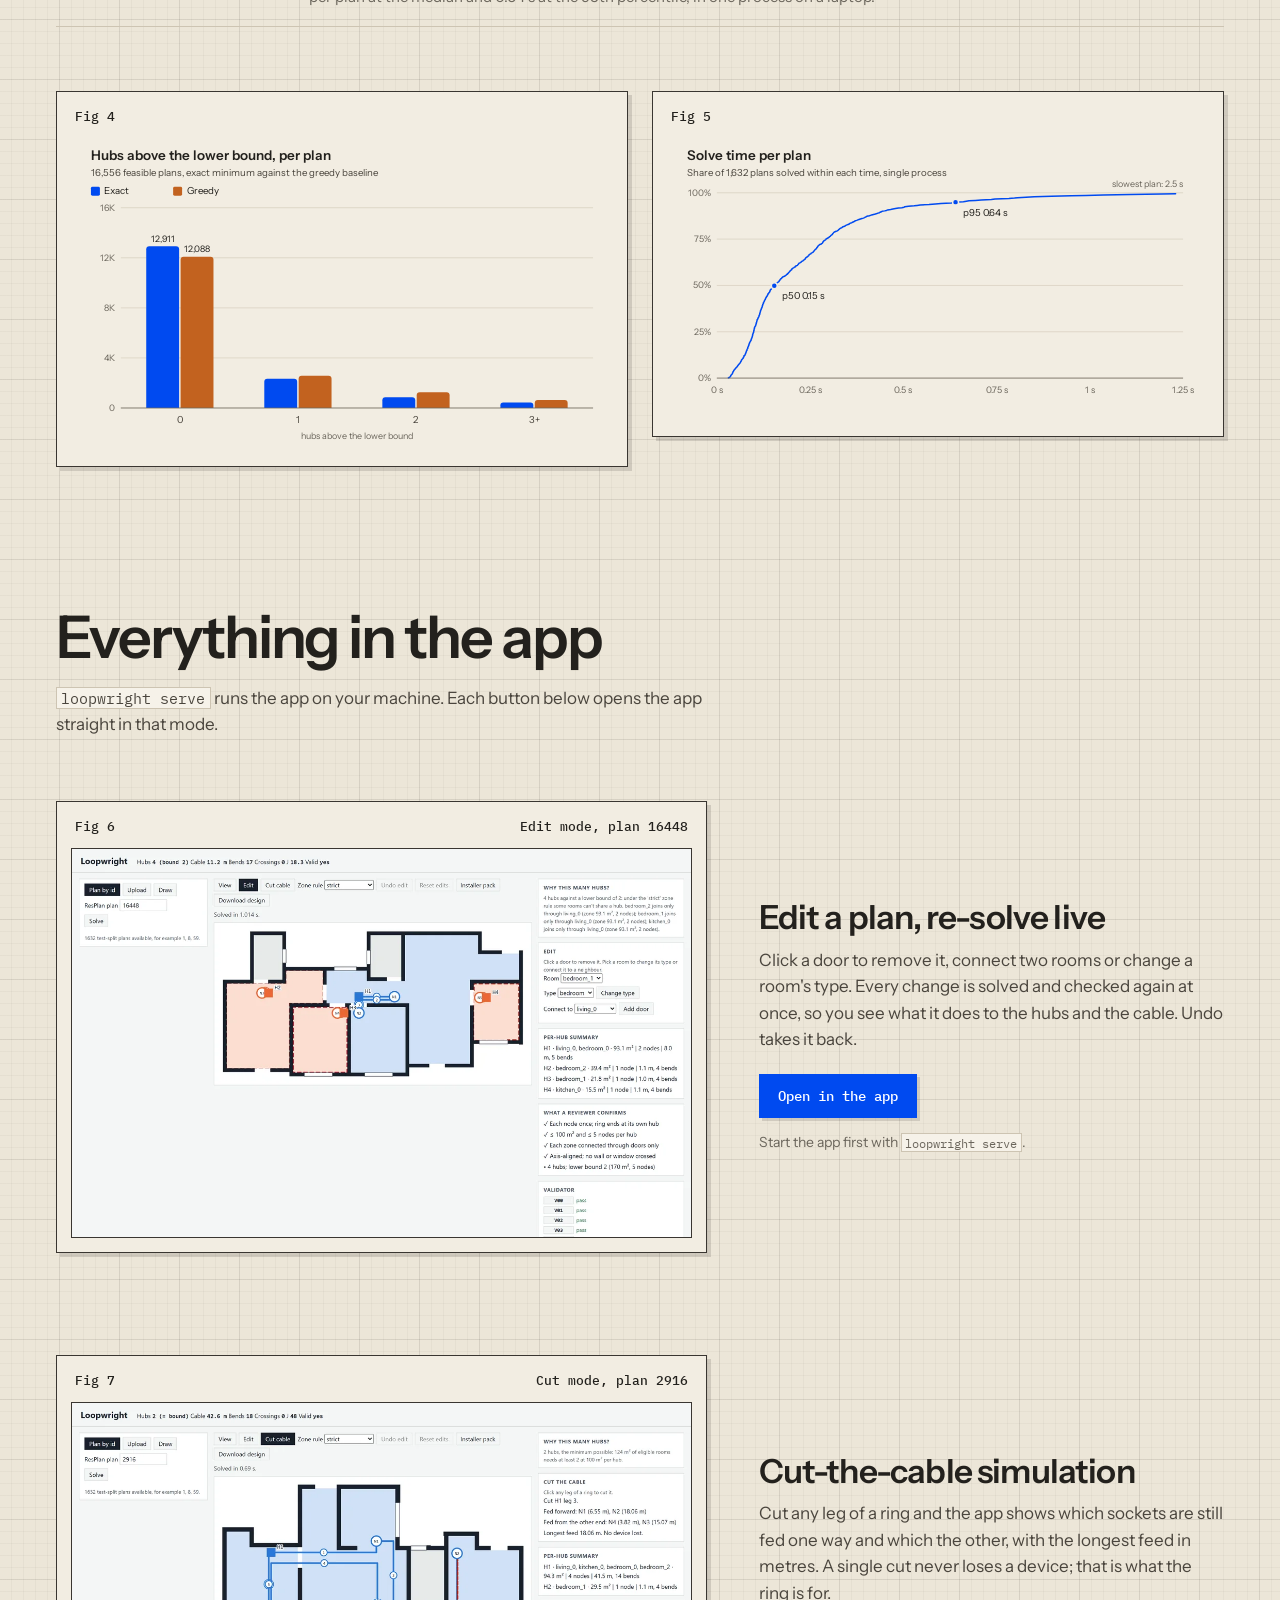
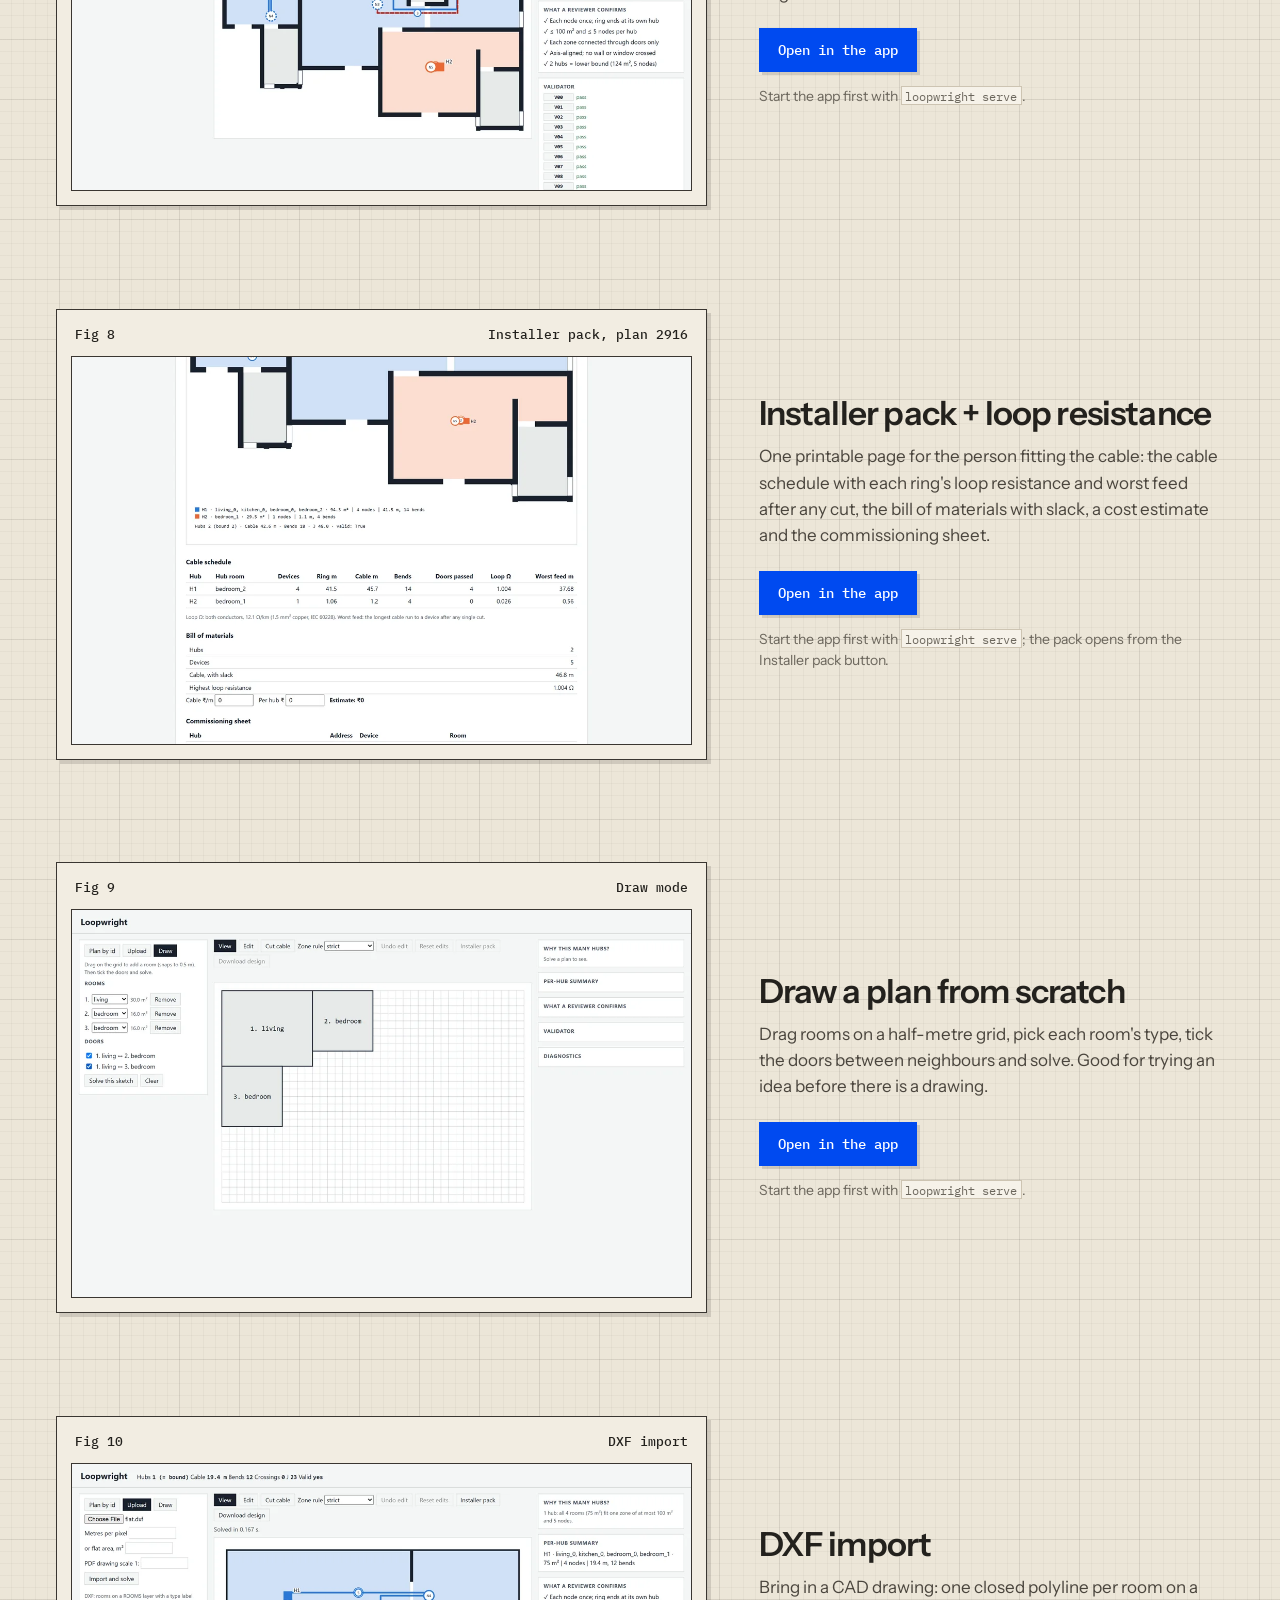
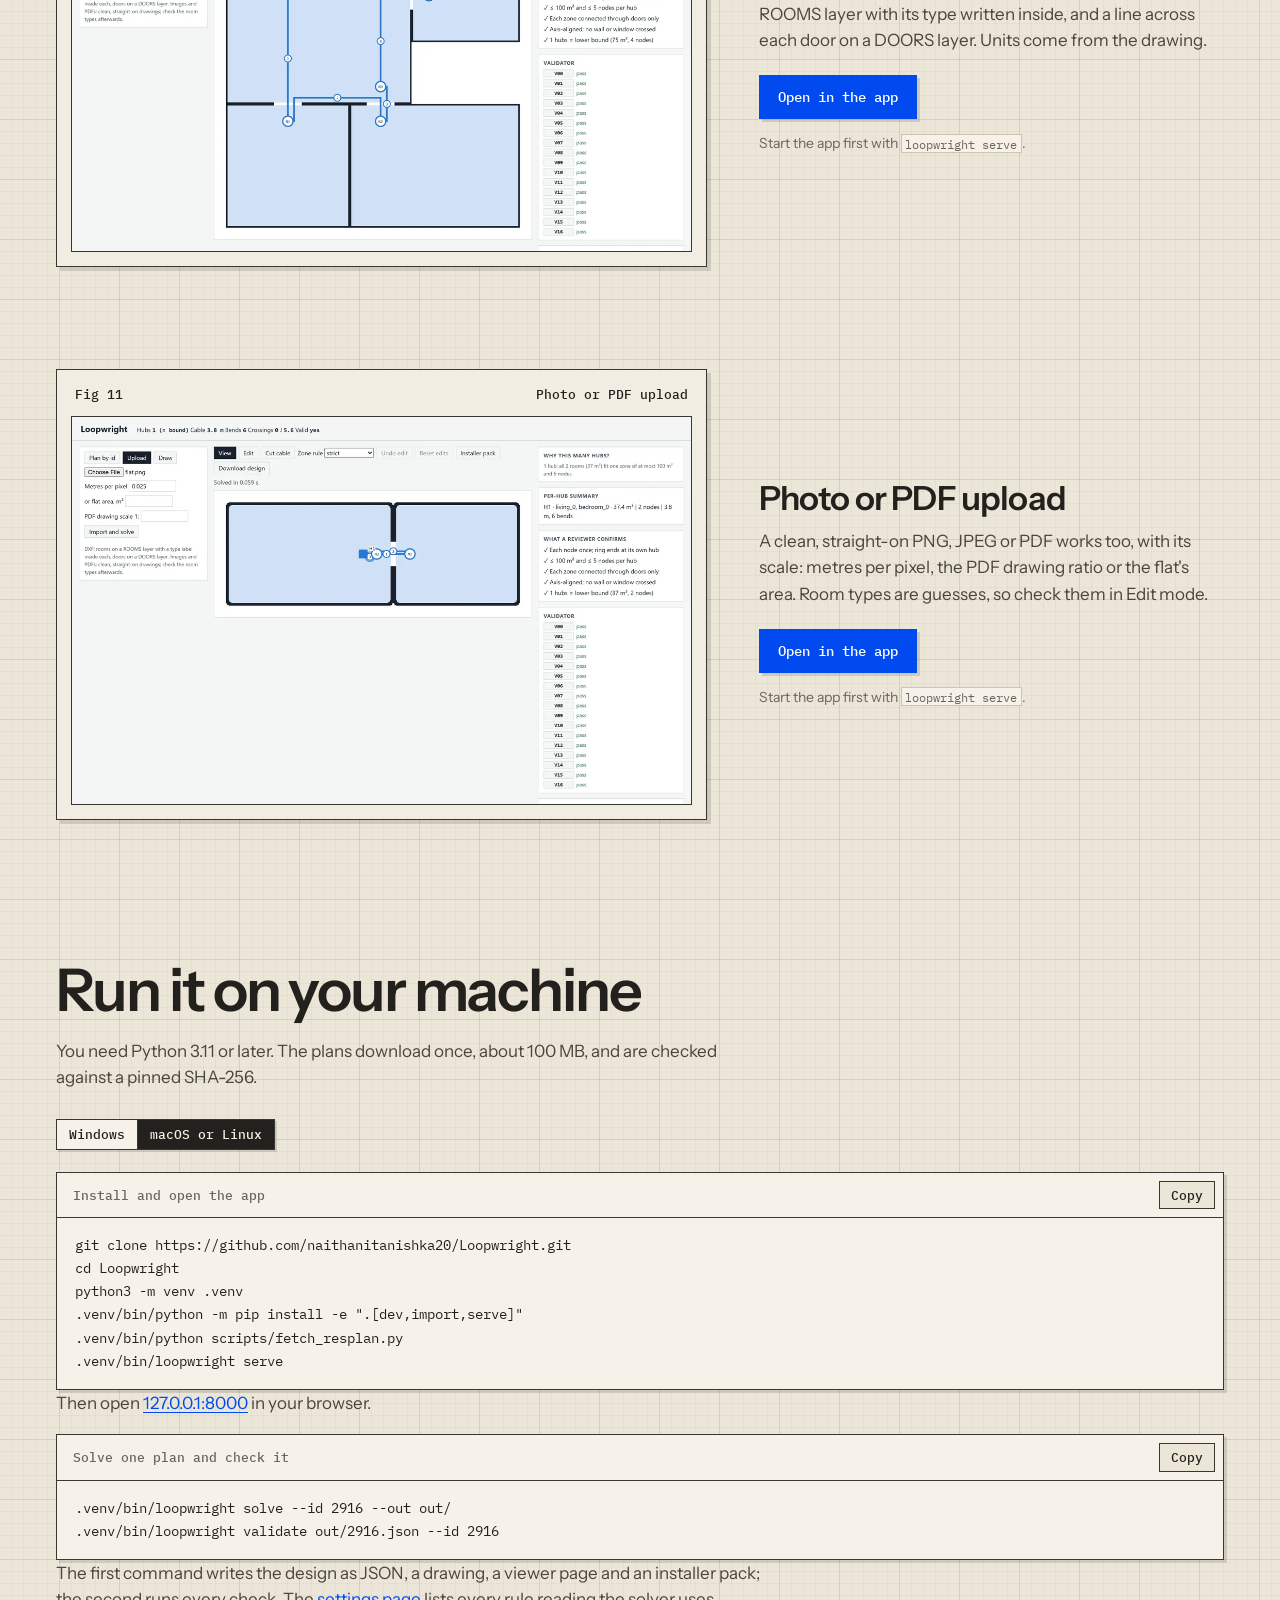
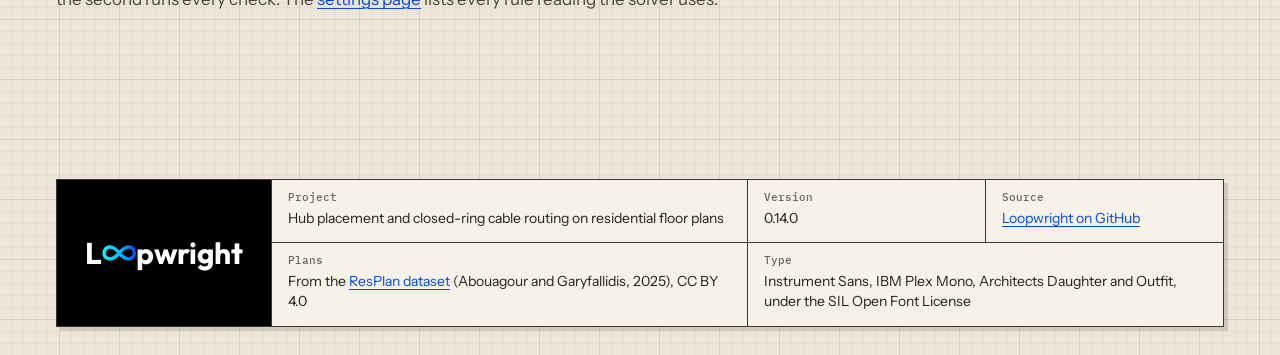
==== commit 05e595e0: "Phase 14 notes, assumptions and README; version 0.14.0 PHASE-14.md records which plans walls once co" ====
--- a/site/index.html
+++ b/site/index.html
@@ -172,9 +172,9 @@
   <p>Each one solved, then checked by the validator. The figures come from the batch records in the repository.</p>
   <dl class="spec results-list">
     <div><dt>Valid</dt><dd><strong><span data-num="valid">16,556</span> of <span data-num="feasible">16,556</span></strong><span class="note">feasible plans pass every rule. The other <span data-num="infeasible">444</span> each have a room over 100 m², which no zone can hold, and are reported as infeasible.</span></dd></div>
-    <div><dt>Hubs</dt><dd><strong data-num="hubs">29,377</strong><span class="note">against a lower bound of <span data-num="lower_bound">23,893</span>, where a greedy grouping needs <span data-num="greedy">31,046</span>. <span data-num="at_bound">12,906</span> plans meet the bound exactly; on the rest, doors or room sizes rule it out, and the app names the reason.</span></dd></div>
-    <div><dt>Cable</dt><dd><strong><span data-num="length_m">323,483</span> m</strong><span class="note">in all, for a total J of <span data-num="J">446,668</span>, or <span data-num="J_per_plan">27.0</span> per plan.</span></dd></div>
-    <div><dt>Time</dt><dd><strong><span data-num="p50_s">0.38</span> s</strong><span class="note">per plan at the median and <span data-num="p95_s">1.26</span> s at the 95th percentile, in one process on a laptop.</span></dd></div>
+    <div><dt>Hubs</dt><dd><strong data-num="hubs">29,369</strong><span class="note">against a lower bound of <span data-num="lower_bound">23,893</span>, where a greedy grouping needs <span data-num="greedy">31,052</span>. <span data-num="at_bound">12,911</span> plans meet the bound exactly; on the rest, doors or room sizes rule it out, and the app names the reason.</span></dd></div>
+    <div><dt>Cable</dt><dd><strong><span data-num="length_m">323,557</span> m</strong><span class="note">in all, for a total J of <span data-num="J">446,733</span>, or <span data-num="J_per_plan">27.0</span> per plan.</span></dd></div>
+    <div><dt>Time</dt><dd><strong><span data-num="p50_s">0.15</span> s</strong><span class="note">per plan at the median and <span data-num="p95_s">0.64</span> s at the 95th percentile, in one process on a laptop.</span></dd></div>
   </dl>
   <div class="charts">
     <figure class="plate-figure">
@@ -313,7 +313,7 @@
     <a class="logo" href="index.html" aria-label="Loopwright home"><span class="wm" aria-hidden="true">L<svg class="loop" viewBox="0 0 1152 520" focusable="false"><defs><linearGradient id="loop-gradient-foot" gradientUnits="userSpaceOnUse" x1="10" y1="0" x2="1136" y2="0"><stop offset="0" stop-color="#05F7FF"/><stop offset=".5" stop-color="#01BFFF"/><stop offset="1" stop-color="#004AF0"/></linearGradient></defs><path d="M573.0 265.0C556.2 283.2 540.1 301.7 522.7 319.5C505.3 337.2 487.9 355.2 468.6 371.6C449.3 387.9 429.3 404.3 407.0 417.6C384.6 430.8 360.6 443.8 334.7 451.2C308.9 458.6 280.0 464.5 251.8 462.2C223.6 459.9 191.7 453.0 165.6 437.3C139.6 421.6 111.7 396.7 95.4 368.0C79.0 339.3 67.5 299.3 67.5 265.0C67.5 230.7 79.0 190.7 95.4 162.0C111.7 133.3 139.6 108.4 165.6 92.7C191.7 77.0 223.6 70.1 251.8 67.8C280.0 65.5 308.9 71.4 334.7 78.8C360.6 86.2 384.6 99.2 407.0 112.4C429.3 125.7 449.3 142.1 468.6 158.4C487.9 174.8 505.3 192.8 522.7 210.5C540.1 228.3 556.2 246.8 573.0 265.0C589.8 283.2 605.9 301.7 623.3 319.5C640.7 337.2 658.1 355.2 677.4 371.6C696.7 387.9 716.7 404.3 739.0 417.6C761.4 430.8 785.4 443.8 811.3 451.2C837.1 458.6 866.0 464.5 894.2 462.2C922.4 459.9 954.3 453.0 980.4 437.3C1006.4 421.6 1034.3 396.7 1050.6 368.0C1067.0 339.3 1078.5 299.3 1078.5 265.0C1078.5 230.7 1067.0 190.7 1050.6 162.0C1034.3 133.3 1006.4 108.4 980.4 92.7C954.3 77.0 922.4 70.1 894.2 67.8C866.0 65.5 837.1 71.4 811.3 78.8C785.4 86.2 761.4 99.2 739.0 112.4C716.7 125.7 696.7 142.1 677.4 158.4C658.1 174.8 640.7 192.8 623.3 210.5C605.9 228.3 589.8 246.8 573.0 265.0Z" stroke="url(#loop-gradient-foot)" stroke-width="115"/></svg>pwright</span></a>
     <dl>
       <div class="cell wide"><dt>Project</dt><dd>Hub placement and closed-ring cable routing on residential floor plans</dd></div>
-      <div class="cell"><dt>Version</dt><dd><span data-num="version">0.13.0</span></dd></div>
+      <div class="cell"><dt>Version</dt><dd><span data-num="version">0.14.0</span></dd></div>
       <div class="cell"><dt>Source</dt><dd><a href="https://github.com/naithanitanishka20/Loopwright">Loopwright on GitHub</a></dd></div>
       <div class="cell wide"><dt>Plans</dt><dd>From the <a href="https://github.com/m-agour/ResPlan">ResPlan dataset</a> (Abouagour and Garyfallidis, 2025), CC BY 4.0</dd></div>
       <div class="cell wide"><dt>Type</dt><dd>Instrument Sans, IBM Plex Mono, Architects Daughter and Outfit, under the SIL Open Font License</dd></div>
